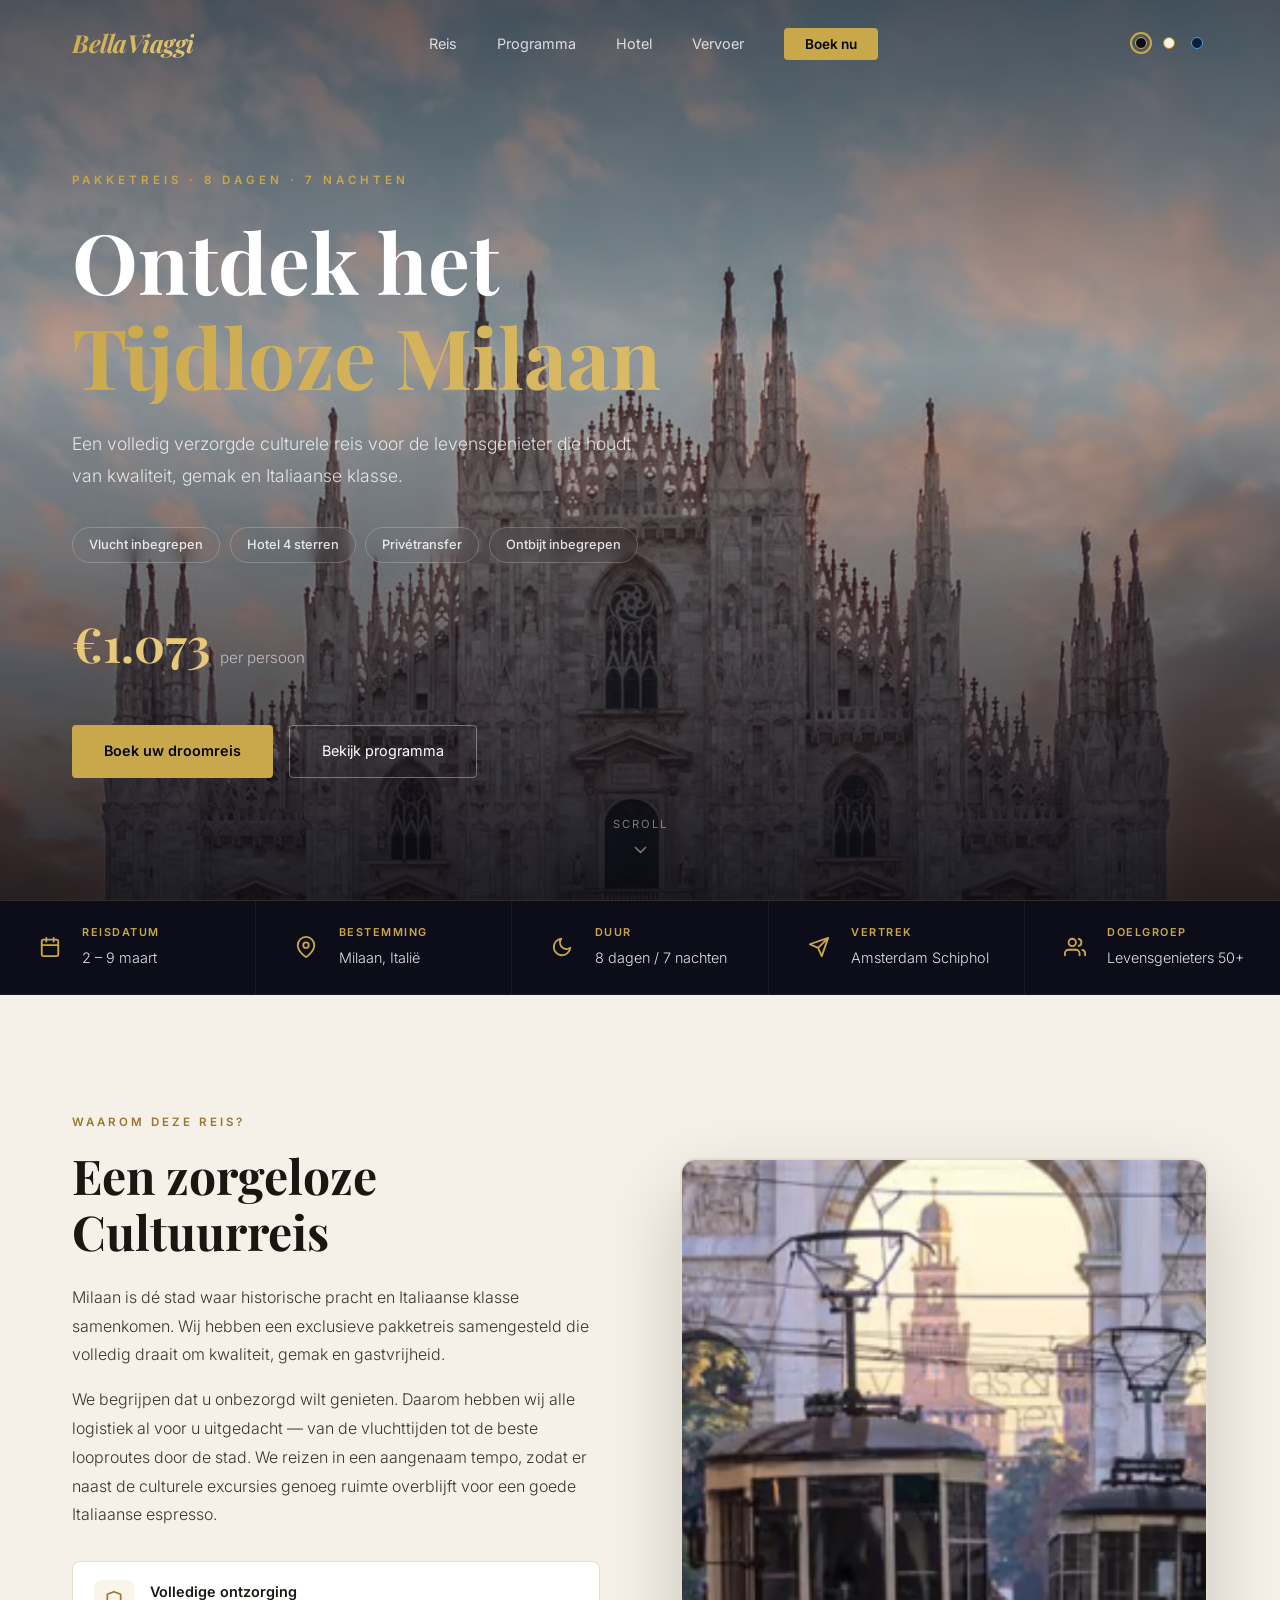
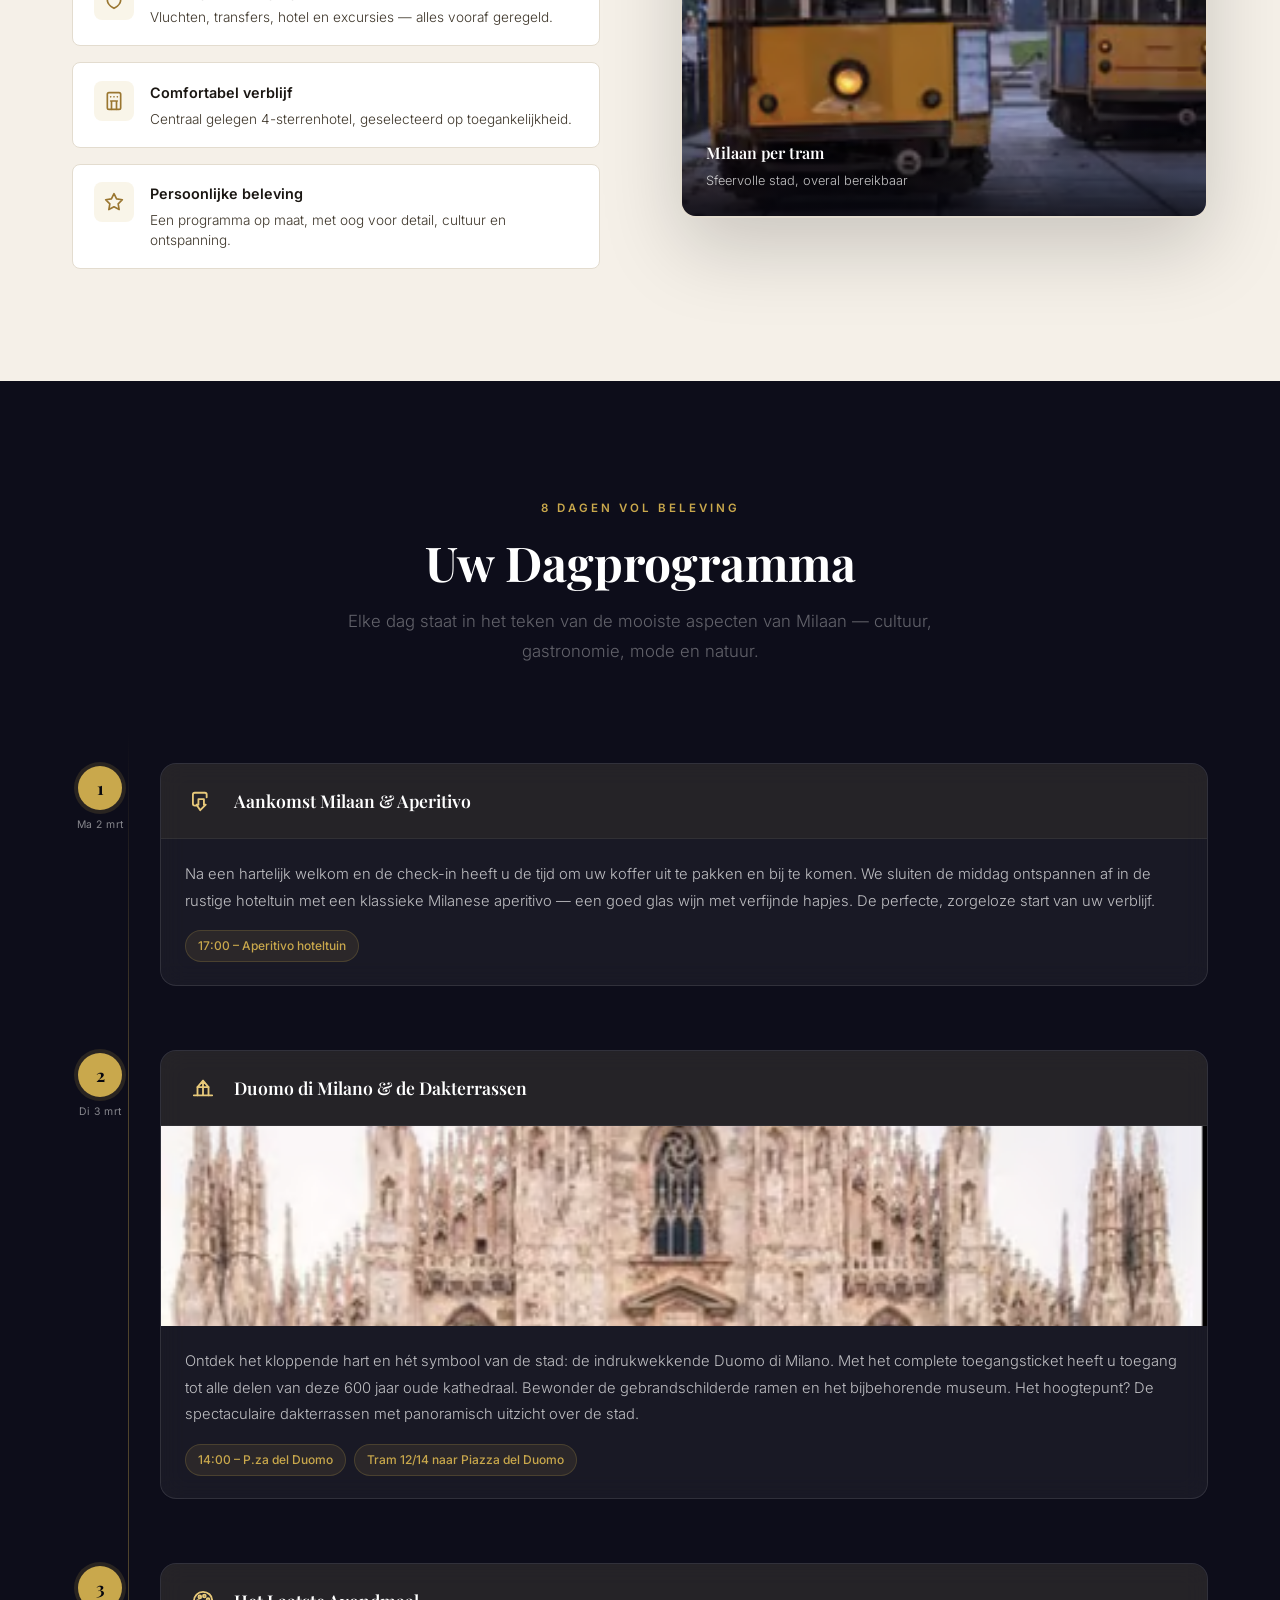
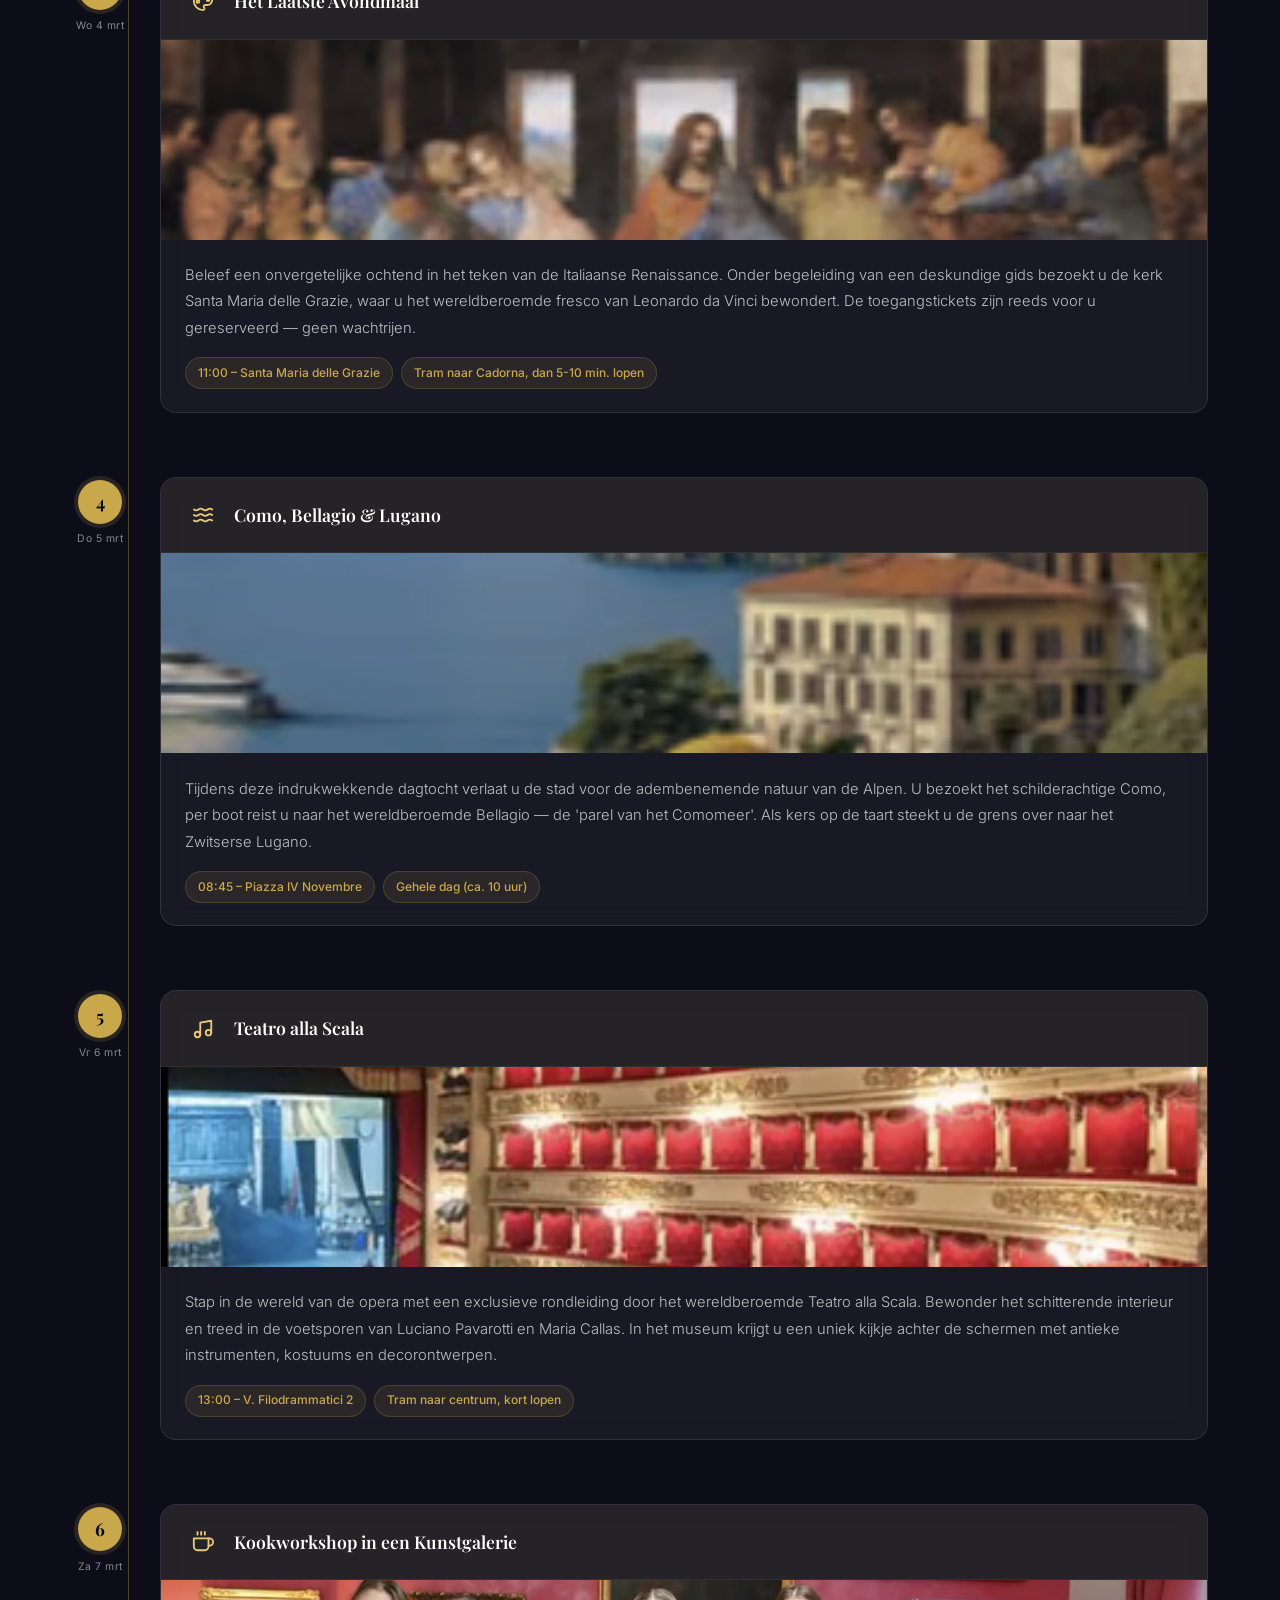
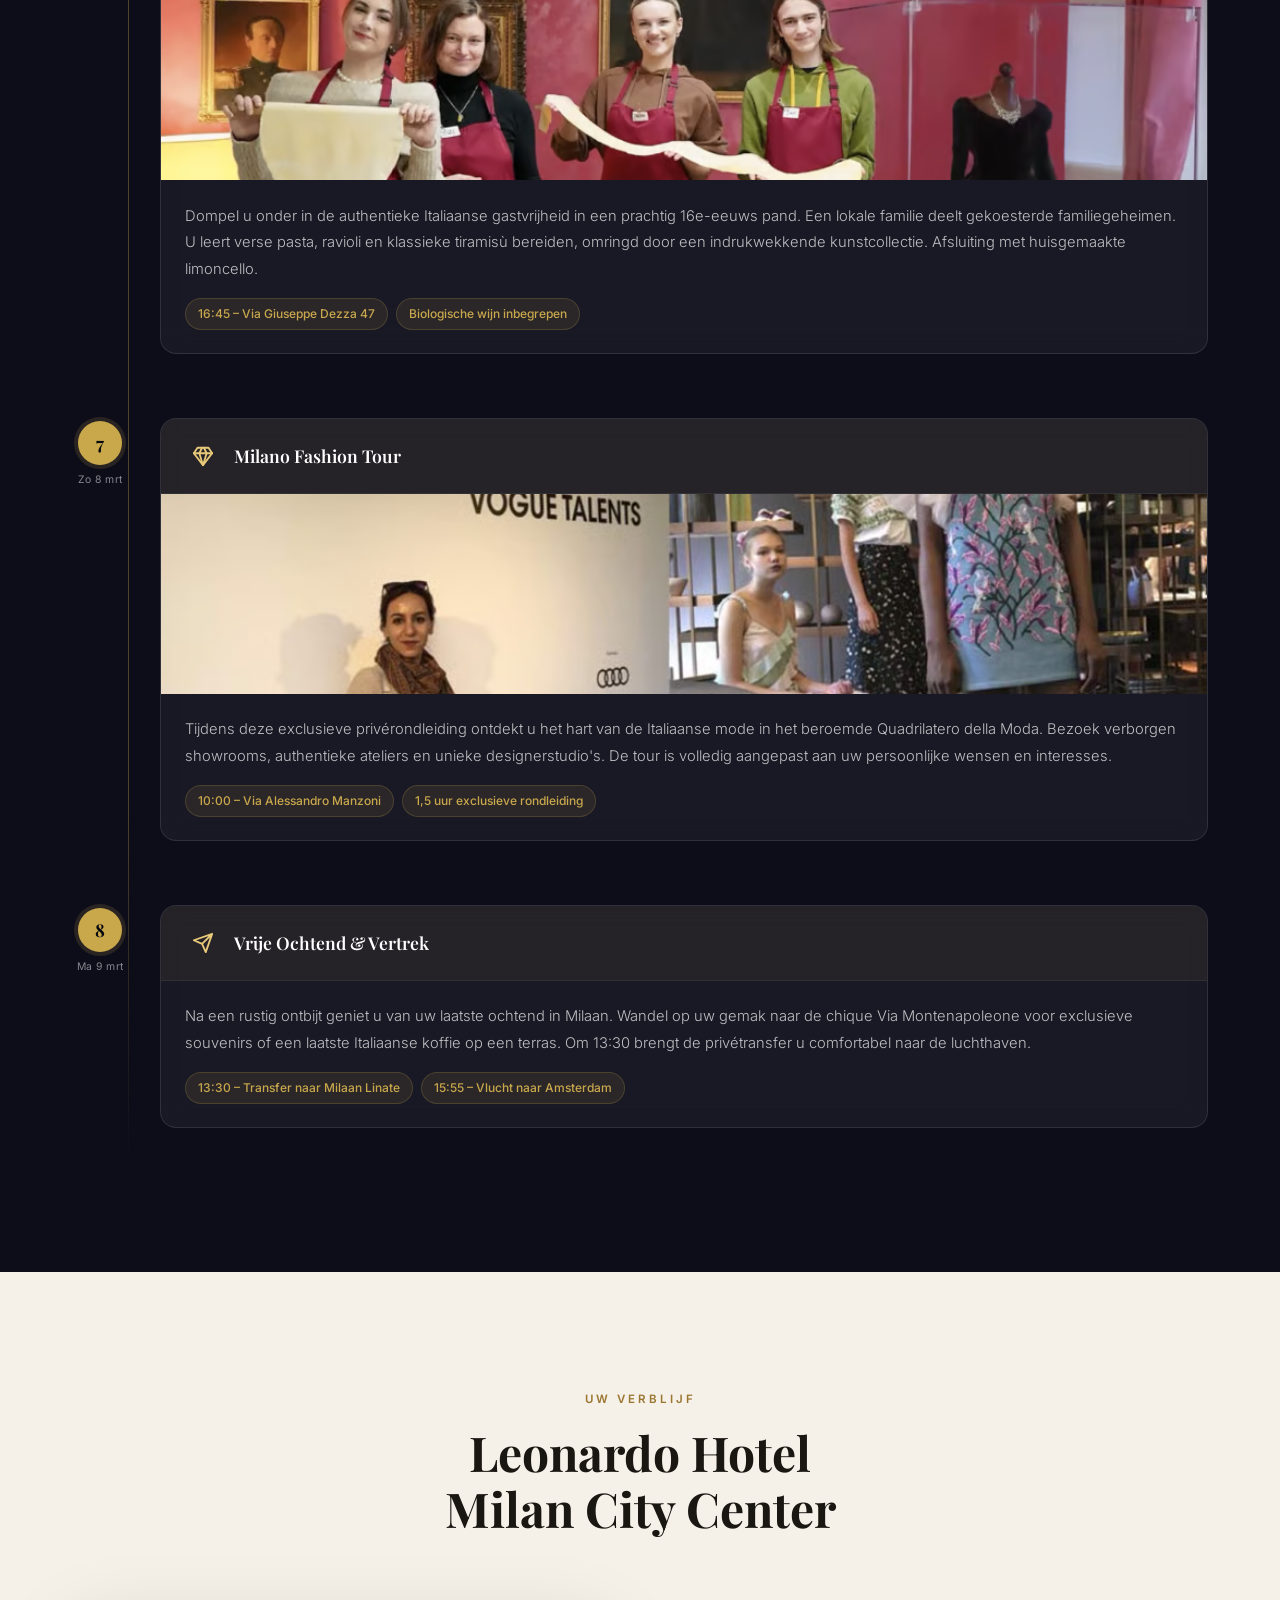
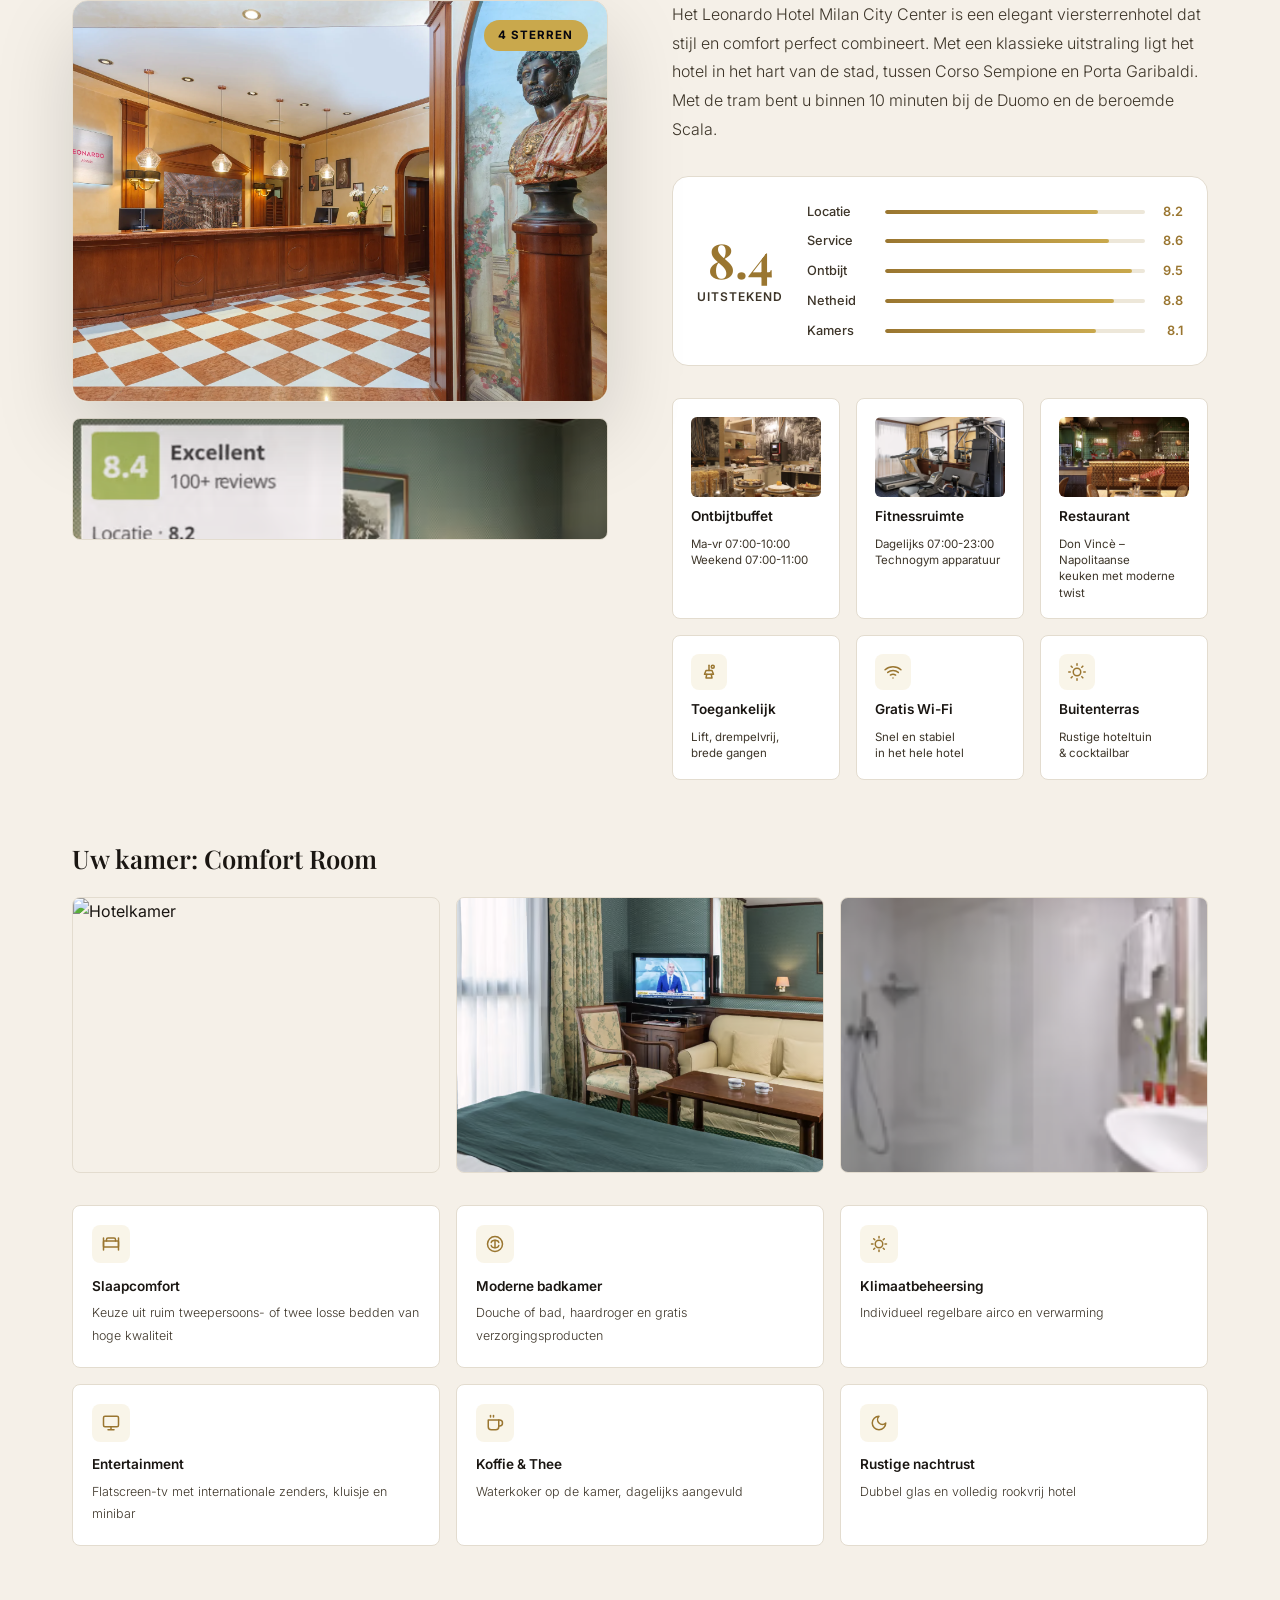
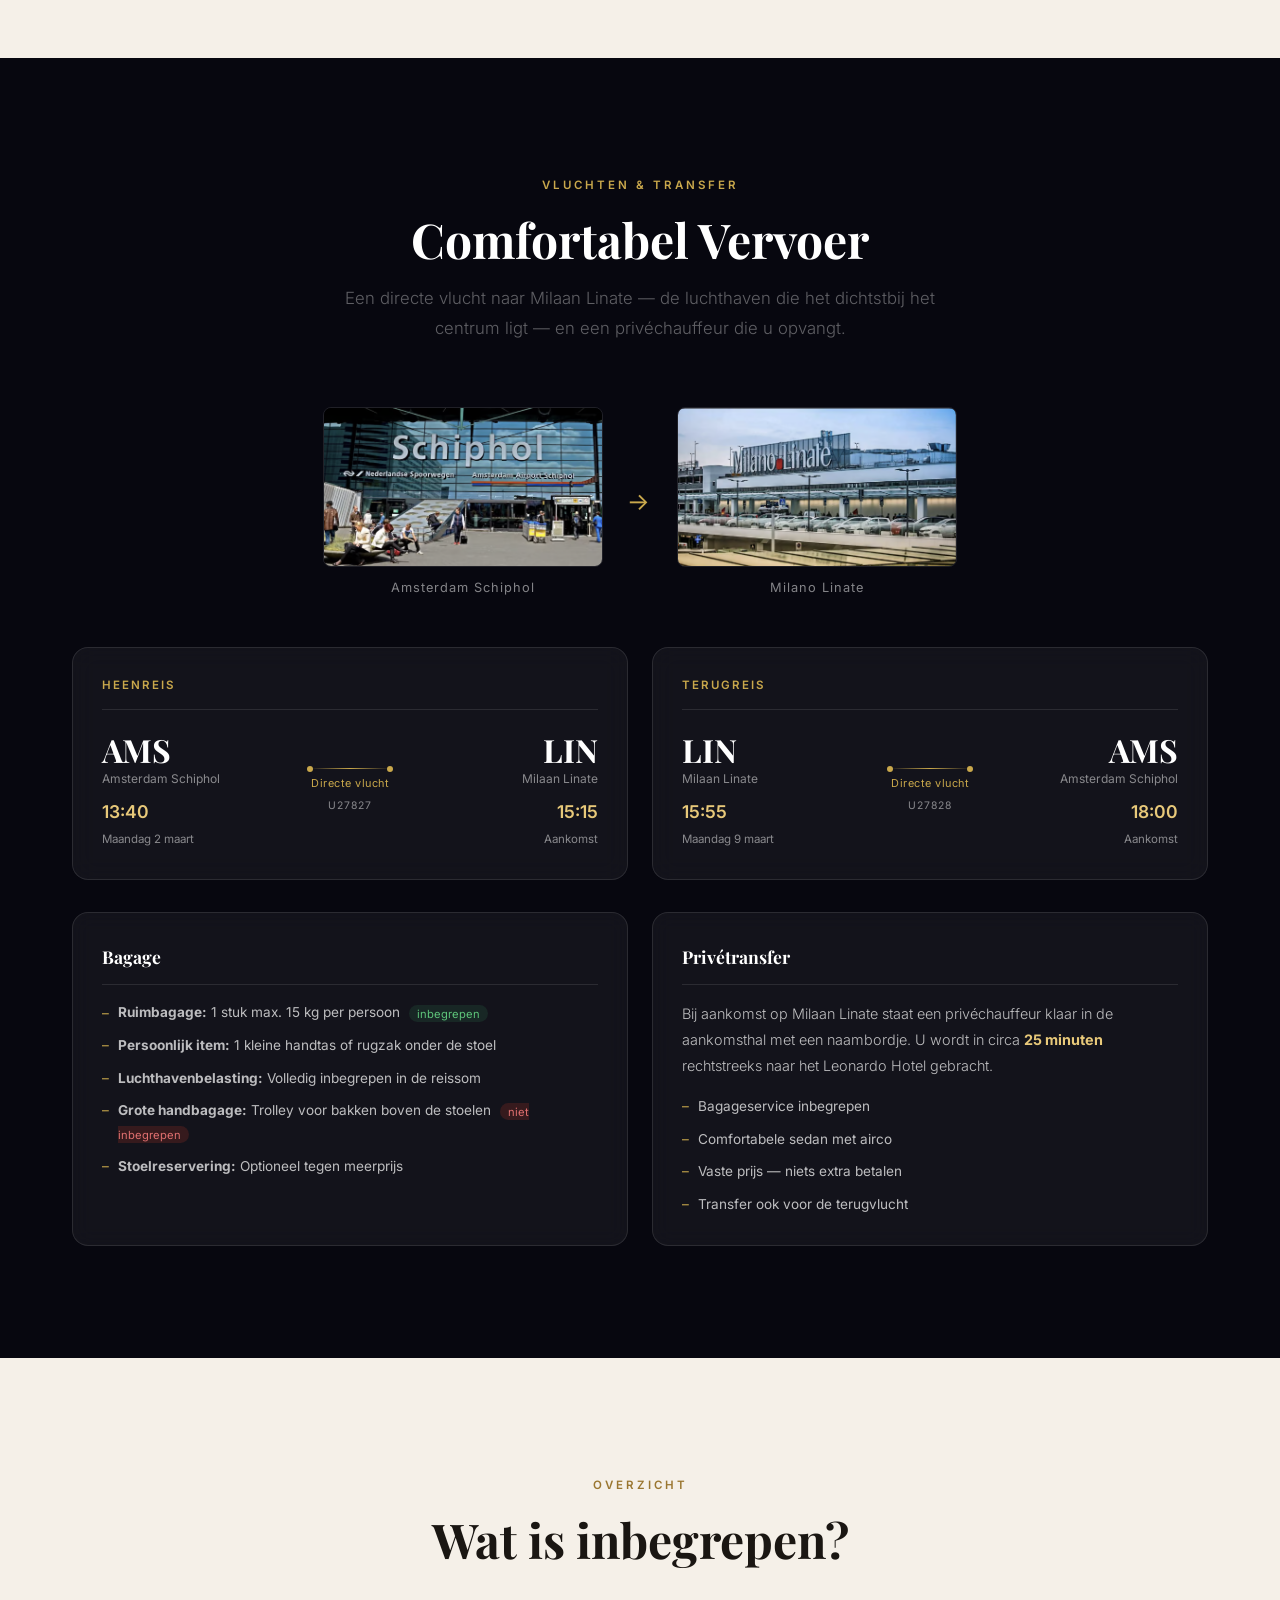
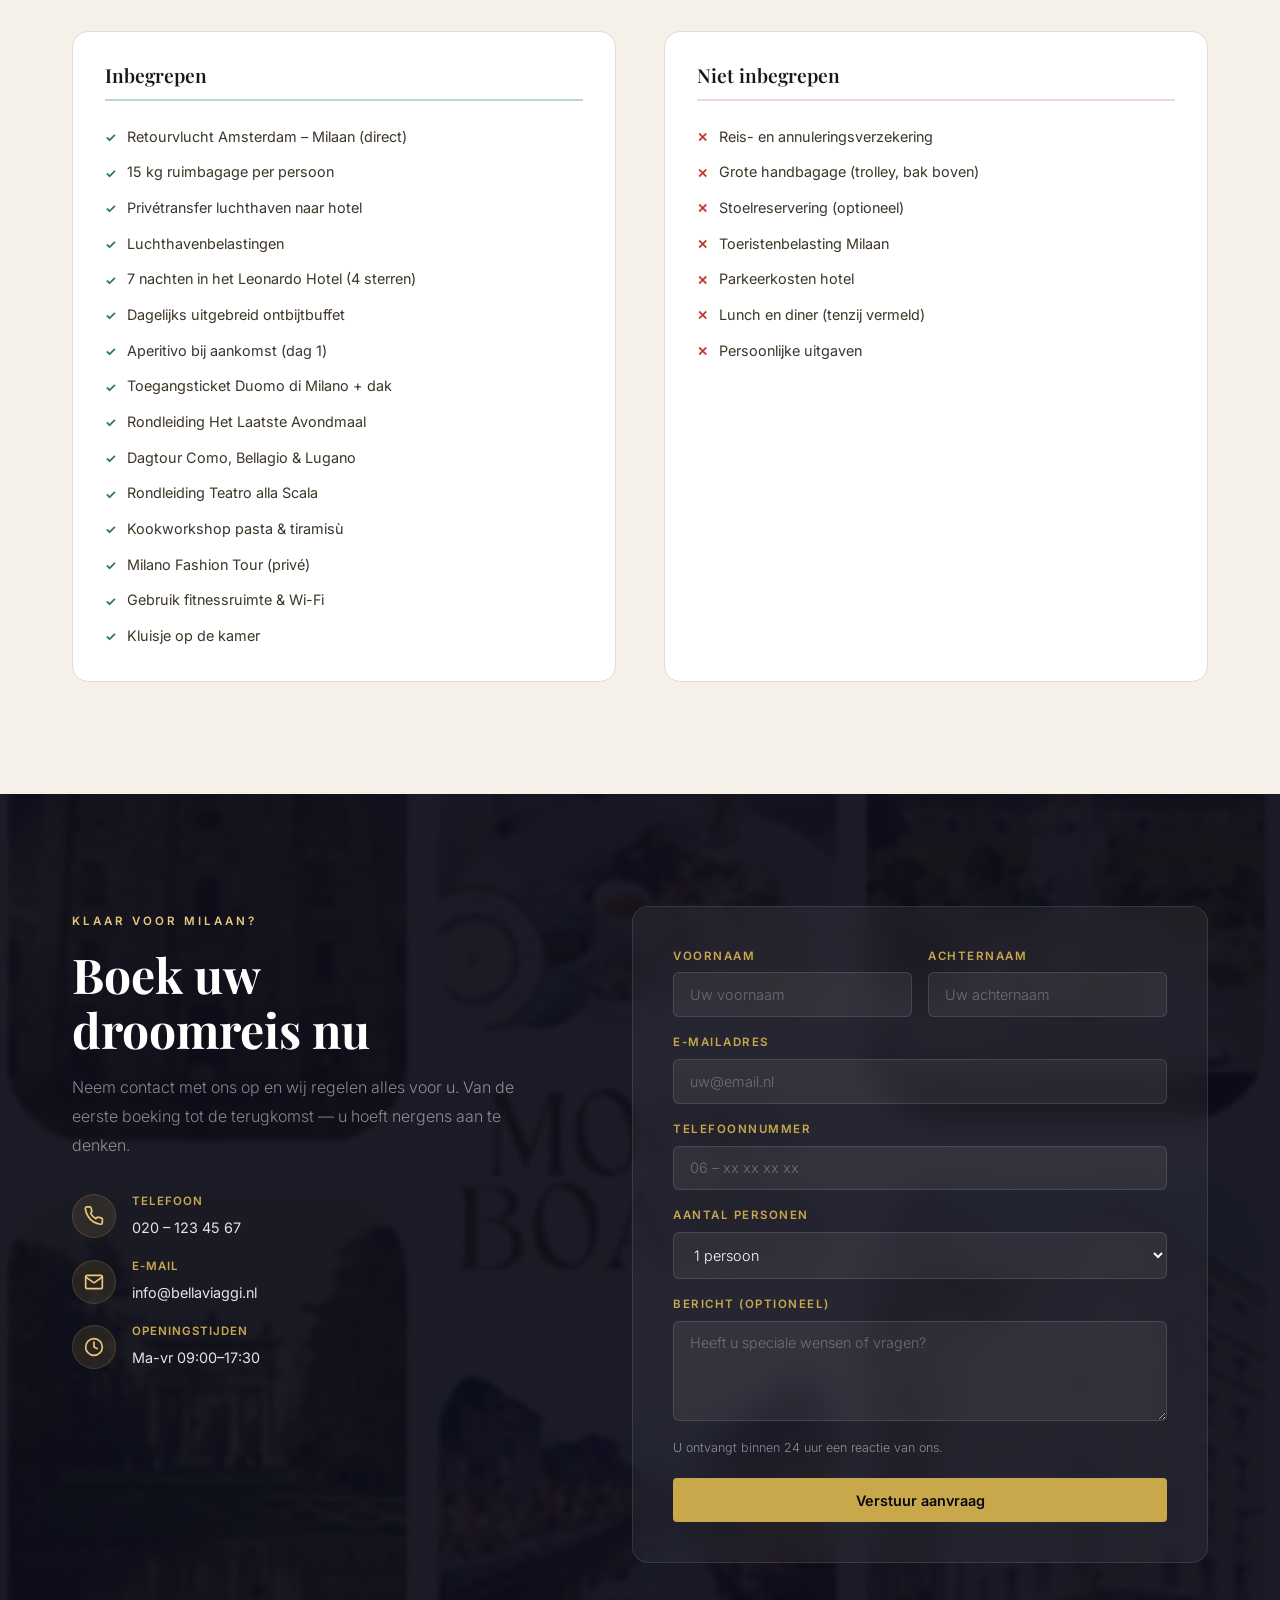
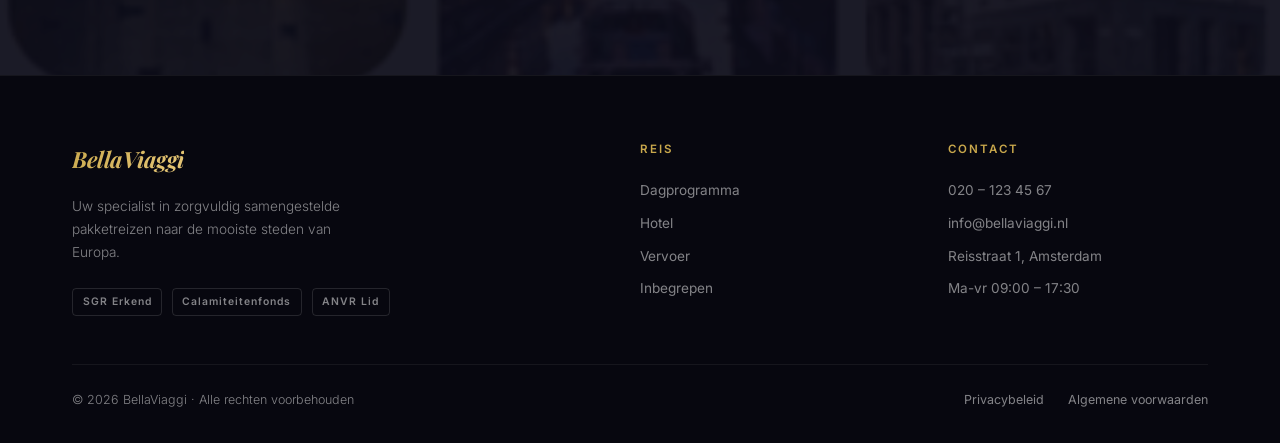
==== index.html @ aff78e40 "Feature: 3 stijlthema's + live switcher (dark/crème/azure) - Milaan Nacht (dark): standaard luxe don" ====
<!DOCTYPE html>
<html lang="nl" data-theme="dark">
<head>
  <meta charset="UTF-8" />
  <meta name="viewport" content="width=device-width, initial-scale=1.0" />
  <title>Ontdek het Tijdloze Milaan | BellaViaggi</title>
  <link rel="preconnect" href="https://fonts.googleapis.com">
  <link rel="preconnect" href="https://fonts.gstatic.com" crossorigin>
  <link href="https://fonts.googleapis.com/css2?family=Playfair+Display:ital,wght@0,400;0,600;0,700;1,400&family=Inter:wght@300;400;500;600&display=swap" rel="stylesheet">
  <link rel="stylesheet" href="style.css" />
</head>
<body>

  <!-- NAVIGATION -->
  <nav class="navbar" id="navbar">
    <div class="nav-inner">
      <a href="#" class="logo">BellaViaggi</a>
      <ul class="nav-links" id="nav-links">
        <li><a href="#overzicht">Reis</a></li>
        <li><a href="#programma">Programma</a></li>
        <li><a href="#hotel">Hotel</a></li>
        <li><a href="#vervoer">Vervoer</a></li>
        <li><a href="#boeken" class="btn-nav">Boek nu</a></li>
      </ul>
      <div class="theme-switcher" aria-label="Kies stijlthema">
        <button class="theme-btn active" data-theme="dark"  title="Milaan Nacht"><span class="theme-dot"></span></button>
        <button class="theme-btn"        data-theme="creme" title="Crème Classique"><span class="theme-dot"></span></button>
        <button class="theme-btn"        data-theme="azure" title="Azurro Milano"><span class="theme-dot"></span></button>
      </div>
      <button class="hamburger" id="hamburger" aria-label="Menu">
        <span></span><span></span><span></span>
      </button>
    </div>
  </nav>

  <!-- HERO -->
  <section class="hero">
    <div class="hero-bg" id="hero-bg"></div>
    <div class="hero-overlay"></div>
    <div class="hero-content">
      <p class="hero-label">Pakketreis · 8 dagen · 7 nachten</p>
      <h1>
        Ontdek het
        <span class="gold-text" id="cms-hero-title">Tijdloze Milaan</span>
      </h1>
      <p class="hero-sub" id="cms-hero-sub">Een volledig verzorgde culturele reis voor de levensgenieter die houdt van kwaliteit, gemak en Italiaanse klasse.</p>
      <div class="hero-badges">
        <span class="badge">Vlucht inbegrepen</span>
        <span class="badge">Hotel 4 sterren</span>
        <span class="badge">Privétransfer</span>
        <span class="badge">Ontbijt inbegrepen</span>
      </div>
      <div class="hero-price">
        <span class="price-amount" id="cms-prijs">€1.073</span>
        <span class="price-pp">per persoon</span>
      </div>
      <div class="hero-cta">
        <a href="#boeken" class="btn-primary">Boek uw droomreis</a>
        <a href="#programma" class="btn-secondary">Bekijk programma</a>
      </div>
    </div>
    <div class="hero-scroll">
      <span>Scroll</span>
      <svg viewBox="0 0 24 24" fill="none" stroke="currentColor" stroke-width="2" stroke-linecap="round" stroke-linejoin="round"><polyline points="6 9 12 15 18 9"/></svg>
    </div>
  </section>

  <!-- OVERZICHT STRIP -->
  <section class="strip" id="overzicht">
    <div class="strip-item" data-reveal="up">
      <div class="strip-icon"><svg viewBox="0 0 24 24" fill="none" stroke="currentColor" stroke-width="2" stroke-linecap="round" stroke-linejoin="round"><rect x="3" y="4" width="18" height="18" rx="2"/><line x1="16" y1="2" x2="16" y2="6"/><line x1="8" y1="2" x2="8" y2="6"/><line x1="3" y1="10" x2="21" y2="10"/></svg></div>
      <div><strong>Reisdatum</strong><span>2 – 9 maart</span></div>
    </div>
    <div class="strip-item" data-reveal="up" style="transition-delay:0.1s">
      <div class="strip-icon"><svg viewBox="0 0 24 24" fill="none" stroke="currentColor" stroke-width="2" stroke-linecap="round" stroke-linejoin="round"><path d="M21 10c0 7-9 13-9 13s-9-6-9-13a9 9 0 0118 0z"/><circle cx="12" cy="10" r="3"/></svg></div>
      <div><strong>Bestemming</strong><span>Milaan, Italië</span></div>
    </div>
    <div class="strip-item" data-reveal="up" style="transition-delay:0.2s">
      <div class="strip-icon"><svg viewBox="0 0 24 24" fill="none" stroke="currentColor" stroke-width="2" stroke-linecap="round" stroke-linejoin="round"><path d="M21 12.79A9 9 0 1111.21 3 7 7 0 0021 12.79z"/></svg></div>
      <div><strong>Duur</strong><span>8 dagen / 7 nachten</span></div>
    </div>
    <div class="strip-item" data-reveal="up" style="transition-delay:0.3s">
      <div class="strip-icon"><svg viewBox="0 0 24 24" fill="none" stroke="currentColor" stroke-width="2" stroke-linecap="round" stroke-linejoin="round"><path d="M22 2L11 13M22 2l-7 20-4-9-9-4 20-7z"/></svg></div>
      <div><strong>Vertrek</strong><span>Amsterdam Schiphol</span></div>
    </div>
    <div class="strip-item" data-reveal="up" style="transition-delay:0.4s">
      <div class="strip-icon"><svg viewBox="0 0 24 24" fill="none" stroke="currentColor" stroke-width="2" stroke-linecap="round" stroke-linejoin="round"><path d="M17 21v-2a4 4 0 00-4-4H5a4 4 0 00-4 4v2"/><circle cx="9" cy="7" r="4"/><path d="M23 21v-2a4 4 0 00-3-3.87M16 3.13a4 4 0 010 7.75"/></svg></div>
      <div><strong>Doelgroep</strong><span>Levensgenieters 50+</span></div>
    </div>
  </section>

  <!-- INTRODUCTIE -->
  <section class="intro section" id="intro">
    <div class="container">
      <div class="intro-grid">
        <div class="intro-text" data-reveal="left">
          <span class="section-tag">Waarom deze reis?</span>
          <h2 id="cms-intro-title">Een zorgeloze<br>Cultuurreis</h2>
          <p id="cms-intro-p1">Milaan is dé stad waar historische pracht en Italiaanse klasse samenkomen. Wij hebben een exclusieve pakketreis samengesteld die volledig draait om kwaliteit, gemak en gastvrijheid.</p>
          <p id="cms-intro-p2">We begrijpen dat u onbezorgd wilt genieten. Daarom hebben wij alle logistiek al voor u uitgedacht — van de vluchttijden tot de beste looproutes door de stad. We reizen in een aangenaam tempo, zodat er naast de culturele excursies genoeg ruimte overblijft voor een goede Italiaanse espresso.</p>
          <div class="usps">
            <div class="usp">
              <div class="usp-icon"><svg viewBox="0 0 24 24" fill="none" stroke="currentColor" stroke-width="2" stroke-linecap="round" stroke-linejoin="round"><path d="M12 22s8-4 8-10V5l-8-3-8 3v7c0 6 8 10 8 10z"/></svg></div>
              <div><strong>Volledige ontzorging</strong><p>Vluchten, transfers, hotel en excursies — alles vooraf geregeld.</p></div>
            </div>
            <div class="usp">
              <div class="usp-icon"><svg viewBox="0 0 24 24" fill="none" stroke="currentColor" stroke-width="2" stroke-linecap="round" stroke-linejoin="round"><rect x="4" y="2" width="16" height="20" rx="2"/><path d="M9 22V12h6v10M8 7h.01M12 7h.01M16 7h.01M8 12h.01M16 12h.01"/></svg></div>
              <div><strong>Comfortabel verblijf</strong><p>Centraal gelegen 4-sterrenhotel, geselecteerd op toegankelijkheid.</p></div>
            </div>
            <div class="usp">
              <div class="usp-icon"><svg viewBox="0 0 24 24" fill="none" stroke="currentColor" stroke-width="2" stroke-linecap="round" stroke-linejoin="round"><polygon points="12 2 15.09 8.26 22 9.27 17 14.14 18.18 21.02 12 17.77 5.82 21.02 7 14.14 2 9.27 8.91 8.26 12 2"/></svg></div>
              <div><strong>Persoonlijke beleving</strong><p>Een programma op maat, met oog voor detail, cultuur en ontspanning.</p></div>
            </div>
          </div>
        </div>
        <div class="intro-image" data-reveal="right">
          <div class="image-card">
            <img id="cms-img-intro" src="images/odt_image12.png" alt="Milaanse tram" />
            <div class="image-caption">
              <h4>Milaan per tram</h4>
              <p>Sfeervolle stad, overal bereikbaar</p>
            </div>
          </div>
        </div>
      </div>
    </div>
  </section>

  <!-- PROGRAMMA -->
  <section class="programma section" id="programma">
    <div class="container">
      <div class="section-header light" data-reveal="up">
        <span class="section-tag">8 Dagen vol beleving</span>
        <h2>Uw Dagprogramma</h2>
        <p>Elke dag staat in het teken van de mooiste aspecten van Milaan — cultuur, gastronomie, mode en natuur.</p>
      </div>
      <div class="timeline">

        <div class="timeline-item" data-reveal="left">
          <div class="day-marker"><span class="day-num">1</span><span class="day-date">Ma 2 mrt</span></div>
          <div class="day-card">
            <div class="day-card-header">
              <div class="day-icon"><svg viewBox="0 0 24 24" fill="none" stroke="currentColor" stroke-width="2" stroke-linecap="round" stroke-linejoin="round"><path d="M5 17H3a2 2 0 01-2-2V5a2 2 0 012-2h11a2 2 0 012 2v3"/><polygon points="9 22 15 16 13 16 13 10 7 10 7 16 5 16 9 22"/></svg></div>
              <h3 id="cms-day-title-0">Aankomst Milaan &amp; Aperitivo</h3>
            </div>
            <div class="day-card-body">
              <p id="cms-day-desc-0">Na een hartelijk welkom en de check-in heeft u de tijd om uw koffer uit te pakken en bij te komen. We sluiten de middag ontspannen af in de rustige hoteltuin met een klassieke Milanese aperitivo — een goed glas wijn met verfijnde hapjes. De perfecte, zorgeloze start van uw verblijf.</p>
              <div class="day-details"><span class="detail">17:00 – Aperitivo hoteltuin</span></div>
            </div>
          </div>
        </div>

        <div class="timeline-item" data-reveal="right">
          <div class="day-marker"><span class="day-num">2</span><span class="day-date">Di 3 mrt</span></div>
          <div class="day-card">
            <div class="day-card-header">
              <div class="day-icon"><svg viewBox="0 0 24 24" fill="none" stroke="currentColor" stroke-width="2" stroke-linecap="round" stroke-linejoin="round"><line x1="18" y1="20" x2="18" y2="11"/><line x1="6" y1="20" x2="6" y2="11"/><path d="M2 20h20M12 20V4l-6 7h12l-6-7z"/></svg></div>
              <h3 id="cms-day-title-1">Duomo di Milano &amp; de Dakterrassen</h3>
            </div>
            <div class="day-card-img"><img id="cms-img-dag2" src="images/odt_image13.png" alt="Duomo di Milano" /></div>
            <div class="day-card-body">
              <p id="cms-day-desc-1">Ontdek het kloppende hart en hét symbool van de stad: de indrukwekkende Duomo di Milano. Met het complete toegangsticket heeft u toegang tot alle delen van deze 600 jaar oude kathedraal. Bewonder de gebrandschilderde ramen en het bijbehorende museum. Het hoogtepunt? De spectaculaire dakterrassen met panoramisch uitzicht over de stad.</p>
              <div class="day-details"><span class="detail">14:00 – P.za del Duomo</span><span class="detail">Tram 12/14 naar Piazza del Duomo</span></div>
            </div>
          </div>
        </div>

        <div class="timeline-item" data-reveal="left">
          <div class="day-marker"><span class="day-num">3</span><span class="day-date">Wo 4 mrt</span></div>
          <div class="day-card">
            <div class="day-card-header">
              <div class="day-icon"><svg viewBox="0 0 24 24" fill="none" stroke="currentColor" stroke-width="2" stroke-linecap="round" stroke-linejoin="round"><circle cx="13.5" cy="6.5" r="1.5"/><circle cx="17.5" cy="10.5" r="1.5"/><circle cx="8.5" cy="7.5" r="1.5"/><circle cx="6.5" cy="12.5" r="1.5"/><path d="M12 2C6.5 2 2 6.5 2 12s4.5 10 10 10c.926 0 1.648-.746 1.648-1.688 0-.437-.18-.835-.437-1.125-.29-.289-.438-.652-.438-1.125a1.64 1.64 0 011.668-1.668h1.996c3.051 0 5.555-2.503 5.555-5.554C21.965 6.012 17.461 2 12 2z"/></svg></div>
              <h3 id="cms-day-title-2">Het Laatste Avondmaal</h3>
            </div>
            <div class="day-card-img"><img id="cms-img-dag3" src="images/odt_image14.png" alt="Het Laatste Avondmaal" /></div>
            <div class="day-card-body">
              <p id="cms-day-desc-2">Beleef een onvergetelijke ochtend in het teken van de Italiaanse Renaissance. Onder begeleiding van een deskundige gids bezoekt u de kerk Santa Maria delle Grazie, waar u het wereldberoemde fresco van Leonardo da Vinci bewondert. De toegangstickets zijn reeds voor u gereserveerd — geen wachtrijen.</p>
              <div class="day-details"><span class="detail">11:00 – Santa Maria delle Grazie</span><span class="detail">Tram naar Cadorna, dan 5-10 min. lopen</span></div>
            </div>
          </div>
        </div>

        <div class="timeline-item" data-reveal="right">
          <div class="day-marker"><span class="day-num">4</span><span class="day-date">Do 5 mrt</span></div>
          <div class="day-card">
            <div class="day-card-header">
              <div class="day-icon"><svg viewBox="0 0 24 24" fill="none" stroke="currentColor" stroke-width="2" stroke-linecap="round" stroke-linejoin="round"><path d="M2 6c.6.5 1.2 1 2.5 1C7 7 7 5 9.5 5c2.6 0 2.4 2 5 2 2.5 0 2.5-2 5-2 1.3 0 1.9.5 2.5 1M2 12c.6.5 1.2 1 2.5 1 2.5 0 2.5-2 5-2 2.6 0 2.4 2 5 2 2.5 0 2.5-2 5-2 1.3 0 1.9.5 2.5 1M2 18c.6.5 1.2 1 2.5 1 2.5 0 2.5-2 5-2 2.6 0 2.4 2 5 2 2.5 0 2.5-2 5-2 1.3 0 1.9.5 2.5 1"/></svg></div>
              <h3 id="cms-day-title-3">Como, Bellagio &amp; Lugano</h3>
            </div>
            <div class="day-card-img"><img id="cms-img-dag4" src="images/odt_image15.png" alt="Comomeer Bellagio" /></div>
            <div class="day-card-body">
              <p id="cms-day-desc-3">Tijdens deze indrukwekkende dagtocht verlaat u de stad voor de adembenemende natuur van de Alpen. U bezoekt het schilderachtige Como, per boot reist u naar het wereldberoemde Bellagio — de 'parel van het Comomeer'. Als kers op de taart steekt u de grens over naar het Zwitserse Lugano.</p>
              <div class="day-details"><span class="detail">08:45 – Piazza IV Novembre</span><span class="detail">Gehele dag (ca. 10 uur)</span></div>
            </div>
          </div>
        </div>

        <div class="timeline-item" data-reveal="left">
          <div class="day-marker"><span class="day-num">5</span><span class="day-date">Vr 6 mrt</span></div>
          <div class="day-card">
            <div class="day-card-header">
              <div class="day-icon"><svg viewBox="0 0 24 24" fill="none" stroke="currentColor" stroke-width="2" stroke-linecap="round" stroke-linejoin="round"><path d="M9 18V5l12-2v13"/><circle cx="6" cy="18" r="3"/><circle cx="18" cy="16" r="3"/></svg></div>
              <h3 id="cms-day-title-4">Teatro alla Scala</h3>
            </div>
            <div class="day-card-img"><img id="cms-img-dag5" src="images/odt_image16.png" alt="Teatro alla Scala" /></div>
            <div class="day-card-body">
              <p id="cms-day-desc-4">Stap in de wereld van de opera met een exclusieve rondleiding door het wereldberoemde Teatro alla Scala. Bewonder het schitterende interieur en treed in de voetsporen van Luciano Pavarotti en Maria Callas. In het museum krijgt u een uniek kijkje achter de schermen met antieke instrumenten, kostuums en decorontwerpen.</p>
              <div class="day-details"><span class="detail">13:00 – V. Filodrammatici 2</span><span class="detail">Tram naar centrum, kort lopen</span></div>
            </div>
          </div>
        </div>

        <div class="timeline-item" data-reveal="right">
          <div class="day-marker"><span class="day-num">6</span><span class="day-date">Za 7 mrt</span></div>
          <div class="day-card">
            <div class="day-card-header">
              <div class="day-icon"><svg viewBox="0 0 24 24" fill="none" stroke="currentColor" stroke-width="2" stroke-linecap="round" stroke-linejoin="round"><path d="M18 8h1a4 4 0 010 8h-1"/><path d="M2 8h16v9a4 4 0 01-4 4H6a4 4 0 01-4-4V8z"/><line x1="6" y1="1" x2="6" y2="4"/><line x1="10" y1="1" x2="10" y2="4"/><line x1="14" y1="1" x2="14" y2="4"/></svg></div>
              <h3 id="cms-day-title-5">Kookworkshop in een Kunstgalerie</h3>
            </div>
            <div class="day-card-img"><img id="cms-img-dag6" src="images/odt_image17.png" alt="Kookworkshop Milaan" /></div>
            <div class="day-card-body">
              <p id="cms-day-desc-5">Dompel u onder in de authentieke Italiaanse gastvrijheid in een prachtig 16e-eeuws pand. Een lokale familie deelt gekoesterde familiegeheimen. U leert verse pasta, ravioli en klassieke tiramisù bereiden, omringd door een indrukwekkende kunstcollectie. Afsluiting met huisgemaakte limoncello.</p>
              <div class="day-details"><span class="detail">16:45 – Via Giuseppe Dezza 47</span><span class="detail">Biologische wijn inbegrepen</span></div>
            </div>
          </div>
        </div>

        <div class="timeline-item" data-reveal="left">
          <div class="day-marker"><span class="day-num">7</span><span class="day-date">Zo 8 mrt</span></div>
          <div class="day-card">
            <div class="day-card-header">
              <div class="day-icon"><svg viewBox="0 0 24 24" fill="none" stroke="currentColor" stroke-width="2" stroke-linecap="round" stroke-linejoin="round"><path d="M6 3h12l4 6-10 13L2 9 6 3z"/><path d="M11 3L8 9l4 13 4-13-3-6"/><path d="M2 9h20"/></svg></div>
              <h3 id="cms-day-title-6">Milano Fashion Tour</h3>
            </div>
            <div class="day-card-img"><img id="cms-img-dag7" src="images/odt_image18.png" alt="Milano Fashion Tour" /></div>
            <div class="day-card-body">
              <p id="cms-day-desc-6">Tijdens deze exclusieve privérondleiding ontdekt u het hart van de Italiaanse mode in het beroemde Quadrilatero della Moda. Bezoek verborgen showrooms, authentieke ateliers en unieke designerstudio's. De tour is volledig aangepast aan uw persoonlijke wensen en interesses.</p>
              <div class="day-details"><span class="detail">10:00 – Via Alessandro Manzoni</span><span class="detail">1,5 uur exclusieve rondleiding</span></div>
            </div>
          </div>
        </div>

        <div class="timeline-item" data-reveal="right">
          <div class="day-marker"><span class="day-num">8</span><span class="day-date">Ma 9 mrt</span></div>
          <div class="day-card">
            <div class="day-card-header">
              <div class="day-icon"><svg viewBox="0 0 24 24" fill="none" stroke="currentColor" stroke-width="2" stroke-linecap="round" stroke-linejoin="round"><path d="M22 2L11 13M22 2l-7 20-4-9-9-4 20-7z"/></svg></div>
              <h3 id="cms-day-title-7">Vrije Ochtend &amp; Vertrek</h3>
            </div>
            <div class="day-card-body">
              <p id="cms-day-desc-7">Na een rustig ontbijt geniet u van uw laatste ochtend in Milaan. Wandel op uw gemak naar de chique Via Montenapoleone voor exclusieve souvenirs of een laatste Italiaanse koffie op een terras. Om 13:30 brengt de privétransfer u comfortabel naar de luchthaven.</p>
              <div class="day-details"><span class="detail">13:30 – Transfer naar Milaan Linate</span><span class="detail">15:55 – Vlucht naar Amsterdam</span></div>
            </div>
          </div>
        </div>

      </div>
    </div>
  </section>

  <!-- HOTEL -->
  <section class="hotel section" id="hotel">
    <div class="container">
      <div class="section-header" data-reveal="up">
        <span class="section-tag">Uw verblijf</span>
        <h2 id="cms-hotel-naam">Leonardo Hotel<br>Milan City Center</h2>
      </div>
      <div class="hotel-grid">
        <div class="hotel-visual" data-reveal="left">
          <div class="hotel-img-main">
            <div class="hotel-badge-stars">4 sterren</div>
            <img id="cms-img-hotel" src="images/odt_image3.png" alt="Leonardo Hotel lobby" />
          </div>
          <div class="hotel-review-img">
            <img id="cms-img-review" src="images/odt_image2.png" alt="Hotelreviews" />
          </div>
        </div>
        <div class="hotel-info" data-reveal="right">
          <p class="hotel-desc" id="cms-hotel-desc">Het Leonardo Hotel Milan City Center is een elegant viersterrenhotel dat stijl en comfort perfect combineert. Met een klassieke uitstraling ligt het hotel in het hart van de stad, tussen Corso Sempione en Porta Garibaldi. Met de tram bent u binnen 10 minuten bij de Duomo en de beroemde Scala.</p>
          <div class="rating-block">
            <div class="rating-main">
              <span class="rating-num" data-count="8.4">0</span>
              <span class="rating-label">Uitstekend</span>
            </div>
            <div class="rating-details">
              <div class="rating-row"><span>Locatie</span><div class="rating-bar"><div data-width="82"></div></div><span>8.2</span></div>
              <div class="rating-row"><span>Service</span><div class="rating-bar"><div data-width="86"></div></div><span>8.6</span></div>
              <div class="rating-row"><span>Ontbijt</span><div class="rating-bar"><div data-width="95"></div></div><span>9.5</span></div>
              <div class="rating-row"><span>Netheid</span><div class="rating-bar"><div data-width="88"></div></div><span>8.8</span></div>
              <div class="rating-row"><span>Kamers</span><div class="rating-bar"><div data-width="81"></div></div><span>8.1</span></div>
            </div>
          </div>
          <div class="facilities-grid">
            <div class="facility"><img id="cms-img-ontbijt" src="images/odt_image6.png" alt="Ontbijtbuffet" class="facility-img" /><strong>Ontbijtbuffet</strong><small>Ma-vr 07:00-10:00<br>Weekend 07:00-11:00</small></div>
            <div class="facility"><img id="cms-img-fitness" src="images/odt_image5.png" alt="Fitnessruimte" class="facility-img" /><strong>Fitnessruimte</strong><small>Dagelijks 07:00-23:00<br>Technogym apparatuur</small></div>
            <div class="facility"><img id="cms-img-rest" src="images/odt_image4.png" alt="Restaurant Don Vincè" class="facility-img" /><strong>Restaurant</strong><small>Don Vincè – Napolitaanse<br>keuken met moderne twist</small></div>
            <div class="facility"><div class="fac-icon"><svg viewBox="0 0 24 24" fill="none" stroke="currentColor" stroke-width="2" stroke-linecap="round" stroke-linejoin="round"><circle cx="17" cy="5" r="2"/><path d="M16 10H8l-2 5h12l-2-5z"/><path d="M9 15l-1 5h8l-1-5"/><path d="M12 10V3"/></svg></div><strong>Toegankelijk</strong><small>Lift, drempelvrij,<br>brede gangen</small></div>
            <div class="facility"><div class="fac-icon"><svg viewBox="0 0 24 24" fill="none" stroke="currentColor" stroke-width="2" stroke-linecap="round" stroke-linejoin="round"><path d="M5 12.55a11 11 0 0114.08 0M1.42 9a16 16 0 0121.16 0M8.53 16.11a6 6 0 016.95 0M12 20h.01"/></svg></div><strong>Gratis Wi-Fi</strong><small>Snel en stabiel<br>in het hele hotel</small></div>
            <div class="facility"><div class="fac-icon"><svg viewBox="0 0 24 24" fill="none" stroke="currentColor" stroke-width="2" stroke-linecap="round" stroke-linejoin="round"><circle cx="12" cy="12" r="5"/><line x1="12" y1="1" x2="12" y2="3"/><line x1="12" y1="21" x2="12" y2="23"/><line x1="4.22" y1="4.22" x2="5.64" y2="5.64"/><line x1="18.36" y1="18.36" x2="19.78" y2="19.78"/><line x1="1" y1="12" x2="3" y2="12"/><line x1="21" y1="12" x2="23" y2="12"/><line x1="4.22" y1="19.78" x2="5.64" y2="18.36"/><line x1="18.36" y1="5.64" x2="19.78" y2="4.22"/></svg></div><strong>Buitenterras</strong><small>Rustige hoteltuin<br>&amp; cocktailbar</small></div>
          </div>
        </div>
      </div>
      <div class="room-section" data-reveal="up">
        <h3>Uw kamer: Comfort Room</h3>
        <div class="room-photos">
          <img id="cms-img-kamer1" src="images/odt_image7.png" alt="Hotelkamer" />
          <img id="cms-img-kamer2" src="images/odt_image9.png" alt="Kamer zithoek" />
          <img id="cms-img-kamer3" src="images/odt_image10.png" alt="Badkamer" />
        </div>
        <div class="room-features">
          <div class="room-feature"><div class="feat-icon"><svg viewBox="0 0 24 24" fill="none" stroke="currentColor" stroke-width="2" stroke-linecap="round" stroke-linejoin="round"><path d="M2 4v16"/><path d="M22 4v16"/><rect x="2" y="8" width="20" height="8" rx="1"/><path d="M6 8V6a2 2 0 0 1 2-2h8a2 2 0 0 1 2 2v2"/></svg></div><strong>Slaapcomfort</strong><p>Keuze uit ruim tweepersoons- of twee losse bedden van hoge kwaliteit</p></div>
          <div class="room-feature"><div class="feat-icon"><svg viewBox="0 0 24 24" fill="none" stroke="currentColor" stroke-width="2" stroke-linecap="round" stroke-linejoin="round"><path d="M12 22a10 10 0 1 0 0-20 10 10 0 0 0 0 20z"/><path d="M7 10s.5-3 5-3 5 3 5 3"/><path d="M7 14s.5 3 5 3 5-3 5-3"/><line x1="12" y1="7" x2="12" y2="17"/></svg></div><strong>Moderne badkamer</strong><p>Douche of bad, haardroger en gratis verzorgingsproducten</p></div>
          <div class="room-feature"><div class="feat-icon"><svg viewBox="0 0 24 24" fill="none" stroke="currentColor" stroke-width="2" stroke-linecap="round" stroke-linejoin="round"><path d="M12 2v2M12 20v2M4.93 4.93l1.41 1.41M17.66 17.66l1.41 1.41M2 12h2M20 12h2M4.93 19.07l1.41-1.41M17.66 6.34l1.41-1.41"/><circle cx="12" cy="12" r="5"/></svg></div><strong>Klimaatbeheersing</strong><p>Individueel regelbare airco en verwarming</p></div>
          <div class="room-feature"><div class="feat-icon"><svg viewBox="0 0 24 24" fill="none" stroke="currentColor" stroke-width="2" stroke-linecap="round" stroke-linejoin="round"><rect x="2" y="3" width="20" height="14" rx="2"/><path d="M8 21h8M12 17v4"/></svg></div><strong>Entertainment</strong><p>Flatscreen-tv met internationale zenders, kluisje en minibar</p></div>
          <div class="room-feature"><div class="feat-icon"><svg viewBox="0 0 24 24" fill="none" stroke="currentColor" stroke-width="2" stroke-linecap="round" stroke-linejoin="round"><path d="M17 8h1a4 4 0 1 1 0 8h-1"/><path d="M3 8h14v9a4 4 0 0 1-4 4H7a4 4 0 0 1-4-4V8z"/><line x1="6" y1="2" x2="6" y2="4"/><line x1="10" y1="2" x2="10" y2="4"/></svg></div><strong>Koffie &amp; Thee</strong><p>Waterkoker op de kamer, dagelijks aangevuld</p></div>
          <div class="room-feature"><div class="feat-icon"><svg viewBox="0 0 24 24" fill="none" stroke="currentColor" stroke-width="2" stroke-linecap="round" stroke-linejoin="round"><path d="M12 3a6 6 0 0 0 9 9 9 9 0 1 1-9-9z"/></svg></div><strong>Rustige nachtrust</strong><p>Dubbel glas en volledig rookvrij hotel</p></div>
        </div>
      </div>
    </div>
  </section>

  <!-- VERVOER -->
  <section class="vervoer section" id="vervoer">
    <div class="container">
      <div class="section-header light" data-reveal="up">
        <span class="section-tag">Vluchten &amp; Transfer</span>
        <h2>Comfortabel Vervoer</h2>
        <p>Een directe vlucht naar Milaan Linate — de luchthaven die het dichtstbij het centrum ligt — en een privéchauffeur die u opvangt.</p>
      </div>
      <div class="airport-photos" data-reveal="up">
        <div class="airport-photo"><img id="cms-img-schiphol" src="images/odt_image11.png" alt="Amsterdam Schiphol" /><span>Amsterdam Schiphol</span></div>
        <div class="airport-arrow">→</div>
        <div class="airport-photo"><img id="cms-img-linate" src="images/odt_image19.png" alt="Milano Linate" /><span>Milano Linate</span></div>
      </div>
      <div class="flight-cards">
        <div class="flight-card" data-reveal="left">
          <div class="flight-direction">Heenreis</div>
          <div class="flight-route">
            <div class="airport"><span class="airport-code">AMS</span><span class="airport-name">Amsterdam Schiphol</span><span class="flight-time">13:40</span><span class="flight-date">Maandag 2 maart</span></div>
            <div class="flight-line"><div class="line"></div><span class="flight-direct">Directe vlucht</span><span class="flight-nr">U27827</span></div>
            <div class="airport right"><span class="airport-code">LIN</span><span class="airport-name">Milaan Linate</span><span class="flight-time">15:15</span><span class="flight-date">Aankomst</span></div>
          </div>
        </div>
        <div class="flight-card" data-reveal="right">
          <div class="flight-direction">Terugreis</div>
          <div class="flight-route">
            <div class="airport"><span class="airport-code">LIN</span><span class="airport-name">Milaan Linate</span><span class="flight-time">15:55</span><span class="flight-date">Maandag 9 maart</span></div>
            <div class="flight-line"><div class="line"></div><span class="flight-direct">Directe vlucht</span><span class="flight-nr">U27828</span></div>
            <div class="airport right"><span class="airport-code">AMS</span><span class="airport-name">Amsterdam Schiphol</span><span class="flight-time">18:00</span><span class="flight-date">Aankomst</span></div>
          </div>
        </div>
      </div>
      <div class="baggage-transfer">
        <div class="baggage-card" data-reveal="left">
          <h4>Bagage</h4>
          <ul>
            <li><strong>Ruimbagage:</strong> 1 stuk max. 15 kg per persoon <span class="included-tag">inbegrepen</span></li>
            <li><strong>Persoonlijk item:</strong> 1 kleine handtas of rugzak onder de stoel</li>
            <li><strong>Luchthavenbelasting:</strong> Volledig inbegrepen in de reissom</li>
            <li><strong>Grote handbagage:</strong> Trolley voor bakken boven de stoelen <span class="not-included-tag">niet inbegrepen</span></li>
            <li><strong>Stoelreservering:</strong> Optioneel tegen meerprijs</li>
          </ul>
        </div>
        <div class="transfer-card" data-reveal="right">
          <h4>Privétransfer</h4>
          <p>Bij aankomst op Milaan Linate staat een privéchauffeur klaar in de aankomsthal met een naambordje. U wordt in circa <strong>25 minuten</strong> rechtstreeks naar het Leonardo Hotel gebracht.</p>
          <ul>
            <li>Bagageservice inbegrepen</li>
            <li>Comfortabele sedan met airco</li>
            <li>Vaste prijs — niets extra betalen</li>
            <li>Transfer ook voor de terugvlucht</li>
          </ul>
        </div>
      </div>
    </div>
  </section>

  <!-- INBEGREPEN / NIET INBEGREPEN -->
  <section class="included-section" id="inbegrepen">
    <div class="container">
      <div class="section-header" data-reveal="up">
        <span class="section-tag">Overzicht</span>
        <h2>Wat is inbegrepen?</h2>
      </div>
      <div class="included-grid">
        <div class="included-col yes" data-reveal="left">
          <h3>Inbegrepen</h3>
          <ul>
            <li>Retourvlucht Amsterdam – Milaan (direct)</li>
            <li>15 kg ruimbagage per persoon</li>
            <li>Privétransfer luchthaven naar hotel</li>
            <li>Luchthavenbelastingen</li>
            <li>7 nachten in het Leonardo Hotel (4 sterren)</li>
            <li>Dagelijks uitgebreid ontbijtbuffet</li>
            <li>Aperitivo bij aankomst (dag 1)</li>
            <li>Toegangsticket Duomo di Milano + dak</li>
            <li>Rondleiding Het Laatste Avondmaal</li>
            <li>Dagtour Como, Bellagio &amp; Lugano</li>
            <li>Rondleiding Teatro alla Scala</li>
            <li>Kookworkshop pasta &amp; tiramisù</li>
            <li>Milano Fashion Tour (privé)</li>
            <li>Gebruik fitnessruimte &amp; Wi-Fi</li>
            <li>Kluisje op de kamer</li>
          </ul>
        </div>
        <div class="included-col no" data-reveal="right">
          <h3>Niet inbegrepen</h3>
          <ul>
            <li>Reis- en annuleringsverzekering</li>
            <li>Grote handbagage (trolley, bak boven)</li>
            <li>Stoelreservering (optioneel)</li>
            <li>Toeristenbelasting Milaan</li>
            <li>Parkeerkosten hotel</li>
            <li>Lunch en diner (tenzij vermeld)</li>
            <li>Persoonlijke uitgaven</li>
          </ul>
        </div>
      </div>
    </div>
  </section>

  <!-- BOOKING / CTA -->
  <section class="boeken section" id="boeken">
    <div class="boeken-bg"></div>
    <div class="container">
      <div class="boeken-inner">
        <div class="boeken-text" data-reveal="left">
          <span class="section-tag light">Klaar voor Milaan?</span>
          <h2>Boek uw<br>droomreis nu</h2>
          <p>Neem contact met ons op en wij regelen alles voor u. Van de eerste boeking tot de terugkomst — u hoeft nergens aan te denken.</p>
          <div class="contact-info">
            <div class="contact-item">
              <div class="contact-icon"><svg viewBox="0 0 24 24" fill="none" stroke="currentColor" stroke-width="2" stroke-linecap="round" stroke-linejoin="round"><path d="M22 16.92v3a2 2 0 0 1-2.18 2 19.79 19.79 0 0 1-8.63-3.07A19.5 19.5 0 0 1 4.69 12 19.79 19.79 0 0 1 1.65 3.4 2 2 0 0 1 3.62 1h3a2 2 0 0 1 2 1.72c.127.96.361 1.903.7 2.81a2 2 0 0 1-.45 2.11L7.91 8.9a16 16 0 0 0 6.29 6.29l1.27-1.27a2 2 0 0 1 2.11-.45c.907.339 1.85.573 2.81.7A2 2 0 0 1 22 16.92z"/></svg></div>
              <div><strong>Telefoon</strong><span id="cms-telefoon">020 – 123 45 67</span></div>
            </div>
            <div class="contact-item">
              <div class="contact-icon"><svg viewBox="0 0 24 24" fill="none" stroke="currentColor" stroke-width="2" stroke-linecap="round" stroke-linejoin="round"><path d="M4 4h16c1.1 0 2 .9 2 2v12c0 1.1-.9 2-2 2H4c-1.1 0-2-.9-2-2V6c0-1.1.9-2 2-2z"/><polyline points="22,6 12,13 2,6"/></svg></div>
              <div><strong>E-mail</strong><span id="cms-email">info@bellaviaggi.nl</span></div>
            </div>
            <div class="contact-item">
              <div class="contact-icon"><svg viewBox="0 0 24 24" fill="none" stroke="currentColor" stroke-width="2" stroke-linecap="round" stroke-linejoin="round"><circle cx="12" cy="12" r="10"/><polyline points="12,6 12,12 16,14"/></svg></div>
              <div><strong>Openingstijden</strong><span id="cms-openingstijden">Ma-vr 09:00–17:30</span></div>
            </div>
          </div>
        </div>
        <div class="booking-form" data-reveal="right">
          <form id="booking-form-el">
            <div class="form-row">
              <div class="form-group"><label>Voornaam</label><input type="text" placeholder="Uw voornaam" /></div>
              <div class="form-group"><label>Achternaam</label><input type="text" placeholder="Uw achternaam" /></div>
            </div>
            <div class="form-group"><label>E-mailadres</label><input type="email" placeholder="uw@email.nl" /></div>
            <div class="form-group"><label>Telefoonnummer</label><input type="tel" placeholder="06 – xx xx xx xx" /></div>
            <div class="form-group">
              <label>Aantal personen</label>
              <select><option>1 persoon</option><option>2 personen</option><option>3 personen</option><option>4 personen</option></select>
            </div>
            <div class="form-group"><label>Bericht (optioneel)</label><textarea placeholder="Heeft u speciale wensen of vragen?" rows="3"></textarea></div>
            <p class="form-note">U ontvangt binnen 24 uur een reactie van ons.</p>
            <button type="submit" class="btn-primary" id="submit-btn" style="width:100%;justify-content:center;">Verstuur aanvraag</button>
            <p class="form-success" id="form-success">✓ Aanvraag verstuurd! We nemen spoedig contact op.</p>
          </form>
        </div>
      </div>
    </div>
  </section>

  <!-- FOOTER -->
  <footer>
    <div class="container">
      <div class="footer-grid">
        <div class="footer-brand">
          <a href="#" class="logo">BellaViaggi</a>
          <p>Uw specialist in zorgvuldig samengestelde pakketreizen naar de mooiste steden van Europa.</p>
          <div class="footer-certs">
            <span class="cert">SGR Erkend</span>
            <span class="cert">Calamiteitenfonds</span>
            <span class="cert">ANVR Lid</span>
          </div>
        </div>
        <div class="footer-col">
          <h4>Reis</h4>
          <ul>
            <li><a href="#programma">Dagprogramma</a></li>
            <li><a href="#hotel">Hotel</a></li>
            <li><a href="#vervoer">Vervoer</a></li>
            <li><a href="#inbegrepen">Inbegrepen</a></li>
          </ul>
        </div>
        <div class="footer-col">
          <h4>Contact</h4>
          <ul>
            <li>020 – 123 45 67</li>
            <li>info@bellaviaggi.nl</li>
            <li>Reisstraat 1, Amsterdam</li>
            <li>Ma-vr 09:00 – 17:30</li>
          </ul>
        </div>
      </div>
      <div class="footer-bottom">
        <p>© 2026 BellaViaggi · Alle rechten voorbehouden</p>
        <div class="footer-links"><a href="#">Privacybeleid</a><a href="#">Algemene voorwaarden</a></div>
      </div>
    </div>
  </footer>

  <script src="script.js"></script>
  <script>
  (function() {
    try {
      var data = JSON.parse(localStorage.getItem('bellaviaggi_cms') || '{}');
      var textFields = { 'cms-hero-title':'hero-title','cms-hero-sub':'hero-sub','cms-prijs':'prijs','cms-intro-title':'intro-title','cms-intro-p1':'intro-p1','cms-intro-p2':'intro-p2','cms-hotel-naam':'hotel-naam','cms-hotel-desc':'hotel-desc','cms-telefoon':'telefoon','cms-email':'email','cms-openingstijden':'openingstijden' };
      Object.keys(textFields).forEach(function(domId) { var key=textFields[domId]; if(data[key]){var el=document.getElementById(domId);if(el)el.textContent=data[key];} });
      if(data.days){data.days.forEach(function(day,i){var t=document.getElementById('cms-day-title-'+i);var d=document.getElementById('cms-day-desc-'+i);if(t&&day.title)t.textContent=day.title;if(d&&day.desc)d.textContent=day.desc;});}
      ['img-intro','img-dag2','img-dag3','img-dag4','img-dag5','img-dag6','img-dag7','img-hotel','img-ontbijt','img-fitness','img-rest','img-kamer1','img-kamer2','img-kamer3','img-schiphol','img-linate'].forEach(function(id){if(data[id]){var el=document.getElementById('cms-'+id);if(el)el.src=data[id];}});
      if(data['img-hero']){var heroBg=document.getElementById('hero-bg');if(heroBg)heroBg.style.backgroundImage='url('+data['img-hero']+')';}
    } catch(e) {}
  })();
  </script>
</body>
</html>
---- style.css ----
/* =============================================
   BELLAVIAGGI — LUXURY REDESIGN 2026
   Playfair Display (headings) + Inter (body)
   Gold × Dark × Crème
   ============================================= */

/* =============================================
   RESET & BASE
   ============================================= */
*, *::before, *::after { box-sizing: border-box; margin: 0; padding: 0; }

:root {
  --gold:          #C9A84C;
  --gold-light:    #e8c97a;
  --gold-dark:     #9a7630;
  --dark-1:        #07070f;
  --dark-2:        #0d0d1a;
  --dark-3:        #131328;
  --cream:         #f5f0e8;
  --cream-2:       #ede7d9;
  --cream-3:       #e3dccf;
  --white:         #ffffff;
  --text-light:    rgba(255,255,255,0.88);
  --text-muted:    rgba(255,255,255,0.50);
  --text-dark:     #1a1612;
  --text-dark-2:   #3d3529;
  --glass:         rgba(255,255,255,0.05);
  --glass-border:  rgba(255,255,255,0.10);
  --glass-hover:   rgba(255,255,255,0.09);
  --radius:        8px;
  --radius-lg:     16px;
  --transition:    0.35s cubic-bezier(0.4,0,0.2,1);
}

html { scroll-behavior: smooth; font-size: 16px; }

body {
  font-family: 'Inter', sans-serif;
  background: var(--dark-1);
  color: var(--text-light);
  line-height: 1.7;
  overflow-x: hidden;
}

img { display: block; max-width: 100%; }
a { color: inherit; text-decoration: none; }
ul { list-style: none; }
button { font-family: inherit; cursor: pointer; border: none; background: none; }

h1, h2, h3 {
  font-family: 'Playfair Display', serif;
  line-height: 1.15;
  font-weight: 700;
}
h1 { font-size: clamp(2.8rem, 6vw, 5rem); }
h2 { font-size: clamp(2rem, 4vw, 3rem); }
h3 { font-size: clamp(1.1rem, 2vw, 1.4rem); font-weight: 600; }

p { font-size: 1rem; font-weight: 300; line-height: 1.8; }

.container { max-width: 1200px; margin: 0 auto; padding: 0 2rem; }
.section { padding: 7rem 0; }

/* =============================================
   SCROLL REVEAL ANIMATIONS
   ============================================= */
[data-reveal] {
  opacity: 0;
  transform: translateY(32px);
  transition: opacity 0.7s ease, transform 0.7s ease;
}
[data-reveal="left"]  { transform: translateX(-40px); }
[data-reveal="right"] { transform: translateX(40px); }
[data-reveal="up"]    { transform: translateY(40px); }
[data-reveal].revealed {
  opacity: 1;
  transform: none;
}

/* =============================================
   SECTION TAG
   ============================================= */
.section-tag {
  display: inline-block;
  font-family: 'Inter', sans-serif;
  font-size: 0.72rem;
  font-weight: 600;
  letter-spacing: 3px;
  text-transform: uppercase;
  color: var(--gold);
  margin-bottom: 1rem;
}
.section-tag.light { color: var(--gold-light); }

.section-header {
  text-align: center;
  margin-bottom: 4rem;
}
.section-header h2 { margin-bottom: 1rem; }
.section-header p {
  font-size: 1.05rem;
  max-width: 600px;
  margin: 0 auto;
  opacity: 0.7;
}
.section-header.light h2 { color: var(--white); }
.section-header.light p  { color: var(--text-muted); }

/* =============================================
   NAVBAR
   ============================================= */
.navbar {
  position: fixed;
  top: 0; left: 0; right: 0;
  z-index: 1000;
  padding: 1.4rem 0;
  transition: background var(--transition), padding var(--transition);
}
.navbar.scrolled {
  background: rgba(7,7,15,0.92);
  backdrop-filter: blur(24px);
  -webkit-backdrop-filter: blur(24px);
  padding: 0.9rem 0;
  border-bottom: 1px solid rgba(201,168,76,0.15);
}
.nav-inner {
  max-width: 1200px;
  margin: 0 auto;
  padding: 0 2rem;
  display: flex;
  align-items: center;
  justify-content: space-between;
}
.logo {
  font-family: 'Playfair Display', serif;
  font-style: italic;
  font-size: 1.55rem;
  font-weight: 700;
  background: linear-gradient(135deg, var(--gold), var(--gold-light));
  -webkit-background-clip: text;
  -webkit-text-fill-color: transparent;
  background-clip: text;
  letter-spacing: -0.5px;
}
.nav-links {
  display: flex;
  align-items: center;
  gap: 2.5rem;
}
.nav-links a {
  font-size: 0.9rem;
  font-weight: 400;
  color: rgba(255,255,255,0.8);
  position: relative;
  transition: color var(--transition);
}
.nav-links a::after {
  content: '';
  position: absolute;
  bottom: -3px; left: 0; right: 0;
  height: 1px;
  background: var(--gold);
  transform: scaleX(0);
  transition: transform var(--transition);
}
.nav-links a:hover { color: var(--gold-light); }
.nav-links a:hover::after { transform: scaleX(1); }

.btn-nav {
  background: var(--gold) !important;
  color: var(--dark-1) !important;
  font-weight: 600 !important;
  padding: 0.5rem 1.3rem !important;
  border-radius: 4px !important;
  font-size: 0.85rem !important;
  transition: background var(--transition), transform var(--transition) !important;
  -webkit-text-fill-color: var(--dark-1) !important;
}
.btn-nav::after { display: none !important; }
.btn-nav:hover {
  background: var(--gold-light) !important;
  transform: translateY(-1px) !important;
}

.hamburger {
  display: none;
  flex-direction: column;
  gap: 5px;
  padding: 4px;
}
.hamburger span {
  display: block;
  width: 24px;
  height: 2px;
  background: var(--white);
  transition: var(--transition);
}
.hamburger.active span:nth-child(1) { transform: translateY(7px) rotate(45deg); }
.hamburger.active span:nth-child(2) { opacity: 0; }
.hamburger.active span:nth-child(3) { transform: translateY(-7px) rotate(-45deg); }

/* =============================================
   BUTTONS
   ============================================= */
.btn-primary {
  display: inline-flex;
  align-items: center;
  gap: 0.5rem;
  background: var(--gold);
  color: var(--dark-1);
  font-family: 'Inter', sans-serif;
  font-size: 0.9rem;
  font-weight: 600;
  padding: 0.85rem 2rem;
  border-radius: 4px;
  position: relative;
  overflow: hidden;
  transition: background var(--transition), transform var(--transition), box-shadow var(--transition);
}
.btn-primary::before {
  content: '';
  position: absolute;
  top: 0; left: -100%;
  width: 60%;
  height: 100%;
  background: linear-gradient(90deg, transparent, rgba(255,255,255,0.3), transparent);
  transition: left 0.5s ease;
}
.btn-primary:hover { background: var(--gold-light); transform: translateY(-2px); box-shadow: 0 8px 24px rgba(201,168,76,0.3); }
.btn-primary:hover::before { left: 160%; }

.btn-secondary {
  display: inline-flex;
  align-items: center;
  gap: 0.5rem;
  background: transparent;
  color: var(--white);
  font-family: 'Inter', sans-serif;
  font-size: 0.9rem;
  font-weight: 400;
  padding: 0.85rem 2rem;
  border-radius: 4px;
  border: 1px solid rgba(255,255,255,0.35);
  transition: border-color var(--transition), background var(--transition), transform var(--transition);
}
.btn-secondary:hover {
  border-color: var(--gold);
  background: rgba(201,168,76,0.08);
  transform: translateY(-2px);
}

/* =============================================
   HERO
   ============================================= */
.hero {
  min-height: 100vh;
  position: relative;
  display: flex;
  align-items: center;
  overflow: hidden;
}
.hero-bg {
  position: absolute;
  inset: 0;
  background-image: url('images/odt_image1.png');
  background-size: cover;
  background-position: center 30%;
  will-change: transform;
}
.hero-overlay {
  position: absolute;
  inset: 0;
  background: linear-gradient(
    to bottom,
    rgba(5,5,15,0.55) 0%,
    rgba(5,5,15,0.20) 40%,
    rgba(5,5,15,0.82) 100%
  );
}
.hero-content {
  position: relative;
  z-index: 10;
  max-width: 1200px;
  margin: 0 auto;
  padding: 9rem 2rem 6rem;
  width: 100%;
}
.hero-label {
  font-size: 0.72rem;
  font-weight: 600;
  letter-spacing: 4px;
  text-transform: uppercase;
  color: var(--gold);
  margin-bottom: 1.4rem;
  display: block;
}
.hero-content h1 {
  color: var(--white);
  margin-bottom: 1.5rem;
  font-size: clamp(3rem, 6.5vw, 5.5rem);
  font-weight: 700;
}
.hero-content h1 .gold-text {
  display: block;
  background: linear-gradient(135deg, var(--gold) 0%, var(--gold-light) 50%, var(--gold) 100%);
  background-size: 200% auto;
  -webkit-background-clip: text;
  -webkit-text-fill-color: transparent;
  background-clip: text;
  animation: goldShimmer 4s linear infinite;
}
@keyframes goldShimmer {
  0%   { background-position: 0% center; }
  100% { background-position: 200% center; }
}
.hero-sub {
  font-size: 1.1rem;
  color: rgba(255,255,255,0.80);
  max-width: 560px;
  margin-bottom: 2.2rem;
  font-weight: 300;
}
.hero-badges {
  display: flex;
  flex-wrap: wrap;
  gap: 0.6rem;
  margin-bottom: 2.5rem;
}
.badge {
  font-size: 0.8rem;
  font-weight: 500;
  color: rgba(255,255,255,0.85);
  padding: 0.4rem 1rem;
  border: 1px solid rgba(255,255,255,0.22);
  border-radius: 100px;
  backdrop-filter: blur(8px);
  transition: border-color var(--transition), background var(--transition);
}
.badge:hover { border-color: var(--gold); background: rgba(201,168,76,0.1); }
.hero-price {
  display: flex;
  align-items: baseline;
  gap: 0.6rem;
  margin-bottom: 2.5rem;
}
.price-amount {
  font-family: 'Playfair Display', serif;
  font-size: clamp(2.2rem, 4vw, 3rem);
  font-weight: 700;
  color: var(--gold-light);
}
.price-pp {
  font-size: 0.95rem;
  color: rgba(255,255,255,0.60);
  font-weight: 300;
}
.hero-cta { display: flex; gap: 1rem; flex-wrap: wrap; }

.hero-scroll {
  position: absolute;
  bottom: 2.5rem;
  left: 50%;
  transform: translateX(-50%);
  display: flex;
  flex-direction: column;
  align-items: center;
  gap: 0.4rem;
  z-index: 10;
  color: rgba(255,255,255,0.45);
  font-size: 0.7rem;
  letter-spacing: 2px;
  text-transform: uppercase;
  font-family: 'Inter', sans-serif;
}
.hero-scroll svg {
  width: 20px;
  height: 20px;
  animation: scrollBounce 2s ease infinite;
}
@keyframes scrollBounce {
  0%, 100% { transform: translateY(0); }
  50%       { transform: translateY(6px); }
}

/* =============================================
   STRIP
   ============================================= */
.strip {
  background: var(--dark-2);
  border-top: 1px solid rgba(201,168,76,0.20);
  border-bottom: 1px solid rgba(255,255,255,0.05);
  display: flex;
  flex-wrap: wrap;
  justify-content: center;
}
.strip-item {
  display: flex;
  align-items: center;
  gap: 0.9rem;
  padding: 1.4rem 2rem;
  flex: 1;
  min-width: 180px;
  border-right: 1px solid rgba(255,255,255,0.06);
  transition: background var(--transition);
}
.strip-item:last-child { border-right: none; }
.strip-item:hover { background: rgba(201,168,76,0.06); }
.strip-icon {
  width: 36px; height: 36px;
  color: var(--gold);
  flex-shrink: 0;
  display: flex;
  align-items: center;
  justify-content: center;
}
.strip-icon svg { width: 22px; height: 22px; }
.strip-item strong {
  display: block;
  font-size: 0.68rem;
  font-weight: 600;
  letter-spacing: 1.5px;
  text-transform: uppercase;
  color: var(--gold);
  margin-bottom: 0.15rem;
}
.strip-item span { font-size: 0.9rem; color: var(--text-light); font-weight: 300; }

/* =============================================
   INTRODUCTIE — CRÈME SECTIE
   ============================================= */
.intro {
  background: var(--cream);
  color: var(--text-dark);
}
.intro .section-tag { color: var(--gold-dark); }
.intro-grid {
  display: grid;
  grid-template-columns: 1fr 1fr;
  gap: 5rem;
  align-items: center;
}
.intro-text h2 { color: var(--text-dark); margin-bottom: 1.5rem; }
.intro-text p   { color: var(--text-dark-2); margin-bottom: 1rem; font-size: 1rem; }

.usps { display: flex; flex-direction: column; gap: 1rem; margin-top: 2rem; }
.usp {
  display: flex;
  align-items: flex-start;
  gap: 1rem;
  background: var(--white);
  padding: 1.1rem 1.3rem;
  border-radius: var(--radius);
  border: 1px solid var(--cream-3);
  transition: transform var(--transition), box-shadow var(--transition), border-color var(--transition);
}
.usp:hover {
  transform: translateY(-3px);
  box-shadow: 0 8px 24px rgba(0,0,0,0.08);
  border-color: var(--gold);
}
.usp-icon {
  width: 40px; height: 40px;
  background: rgba(201,168,76,0.12);
  border-radius: 8px;
  display: flex;
  align-items: center;
  justify-content: center;
  flex-shrink: 0;
  color: var(--gold-dark);
}
.usp-icon svg { width: 20px; height: 20px; }
.usp strong { display: block; font-size: 0.9rem; font-weight: 600; color: var(--text-dark); margin-bottom: 0.2rem; }
.usp p { font-size: 0.85rem; color: var(--text-dark-2); margin: 0; line-height: 1.5; }

.intro-image { position: relative; }
.image-card {
  border-radius: var(--radius-lg);
  overflow: hidden;
  position: relative;
  aspect-ratio: 4/5;
  box-shadow: 0 30px 80px rgba(0,0,0,0.18);
  border: 2px solid var(--cream-3);
}
.image-card img { width: 100%; height: 100%; object-fit: cover; transition: transform 0.6s ease; }
.image-card:hover img { transform: scale(1.04); }
.image-caption {
  position: absolute;
  bottom: 0; left: 0; right: 0;
  padding: 1.5rem;
  background: linear-gradient(to top, rgba(7,7,15,0.85), transparent);
  color: var(--white);
}
.image-caption h4 {
  font-size: 1rem;
  font-weight: 600;
  font-family: 'Playfair Display', serif;
  margin-bottom: 0.2rem;
}
.image-caption p { font-size: 0.8rem; opacity: 0.75; margin: 0; }

/* =============================================
   PROGRAMMA — DONKERE SECTIE
   ============================================= */
.programma {
  background: var(--dark-2);
}
.programma .section-header h2 { color: var(--white); }

.timeline {
  position: relative;
  display: flex;
  flex-direction: column;
}
.timeline::before {
  content: '';
  position: absolute;
  left: 56px;
  top: 0; bottom: 0;
  width: 1px;
  background: linear-gradient(to bottom, transparent, var(--gold) 10%, var(--gold) 90%, transparent);
  opacity: 0.35;
}

.timeline-item {
  display: flex;
  gap: 2rem;
  padding: 2rem 0;
  position: relative;
}
.day-marker {
  display: flex;
  flex-direction: column;
  align-items: center;
  flex-shrink: 0;
  width: 56px;
  padding-top: 0.2rem;
  position: relative;
  z-index: 2;
}
.day-num {
  width: 44px; height: 44px;
  border-radius: 50%;
  background: var(--gold);
  color: var(--dark-1);
  font-family: 'Playfair Display', serif;
  font-size: 1.1rem;
  font-weight: 700;
  display: flex;
  align-items: center;
  justify-content: center;
  flex-shrink: 0;
  box-shadow: 0 0 0 4px rgba(201,168,76,0.15);
  transition: box-shadow var(--transition);
}
.timeline-item:hover .day-num { box-shadow: 0 0 0 8px rgba(201,168,76,0.2); }
.day-date {
  font-size: 0.65rem;
  color: var(--text-muted);
  text-align: center;
  margin-top: 0.4rem;
  letter-spacing: 0.5px;
}

.day-card {
  flex: 1;
  background: var(--glass);
  border: 1px solid var(--glass-border);
  border-radius: var(--radius-lg);
  overflow: hidden;
  backdrop-filter: blur(12px);
  transition: transform var(--transition), border-color var(--transition), background var(--transition);
}
.day-card:hover {
  transform: translateY(-4px);
  border-color: rgba(201,168,76,0.30);
  background: var(--glass-hover);
}
.day-card-header {
  display: flex;
  align-items: center;
  gap: 0.8rem;
  padding: 1.2rem 1.5rem;
  border-bottom: 1px solid rgba(255,255,255,0.06);
  background: rgba(201,168,76,0.07);
}
.day-card-header h3 { color: var(--white); font-size: 1.1rem; }
.day-icon {
  width: 36px; height: 36px;
  color: var(--gold-light);
  display: flex;
  align-items: center;
  justify-content: center;
  flex-shrink: 0;
}
.day-icon svg { width: 22px; height: 22px; }

.day-card-img {
  overflow: hidden;
}
.day-card-img img {
  width: 100%;
  height: 200px;
  object-fit: cover;
  transition: transform 0.6s ease;
}
.day-card:hover .day-card-img img { transform: scale(1.04); }

.day-card-body { padding: 1.4rem 1.5rem; }
.day-card-body p { font-size: 0.92rem; color: rgba(255,255,255,0.72); margin-bottom: 1rem; }
.day-details {
  display: flex;
  flex-wrap: wrap;
  gap: 0.5rem;
}
.detail {
  font-size: 0.75rem;
  font-weight: 500;
  color: var(--gold);
  background: rgba(201,168,76,0.10);
  border: 1px solid rgba(201,168,76,0.20);
  padding: 0.3rem 0.75rem;
  border-radius: 100px;
}

/* =============================================
   HOTEL — CRÈME SECTIE
   ============================================= */
.hotel {
  background: var(--cream);
  color: var(--text-dark);
}
.hotel .section-header h2 { color: var(--text-dark); }
.hotel .section-tag { color: var(--gold-dark); }

.hotel-grid {
  display: grid;
  grid-template-columns: 1fr 1fr;
  gap: 4rem;
  align-items: start;
  margin-bottom: 4rem;
}
.hotel-visual { position: relative; }
.hotel-img-main {
  border-radius: var(--radius-lg);
  overflow: hidden;
  position: relative;
  box-shadow: 0 30px 80px rgba(0,0,0,0.15);
  border: 1px solid var(--cream-3);
}
.hotel-img-main img { width: 100%; height: 400px; object-fit: cover; transition: transform 0.6s ease; }
.hotel-img-main:hover img { transform: scale(1.03); }
.hotel-badge-stars {
  position: absolute;
  top: 1.2rem; right: 1.2rem;
  background: var(--gold);
  color: var(--dark-1);
  font-size: 0.72rem;
  font-weight: 700;
  letter-spacing: 1px;
  text-transform: uppercase;
  padding: 0.35rem 0.9rem;
  border-radius: 100px;
  z-index: 2;
}
.hotel-review-img {
  margin-top: 1rem;
  border-radius: var(--radius);
  overflow: hidden;
  border: 1px solid var(--cream-3);
}
.hotel-review-img img {
  width: 100%;
  height: 120px;
  object-fit: cover;
  object-position: top;
}

.hotel-info { display: flex; flex-direction: column; gap: 2rem; }
.hotel-desc { font-size: 1rem; color: var(--text-dark-2); line-height: 1.8; }

/* Rating block */
.rating-block {
  background: var(--white);
  border: 1px solid var(--cream-3);
  border-radius: var(--radius-lg);
  padding: 1.5rem;
  display: grid;
  grid-template-columns: auto 1fr;
  gap: 1.5rem;
  align-items: center;
}
.rating-main { text-align: center; }
.rating-num {
  display: block;
  font-family: 'Playfair Display', serif;
  font-size: 3rem;
  font-weight: 700;
  color: var(--gold-dark);
  line-height: 1;
}
.rating-label {
  display: block;
  font-size: 0.75rem;
  font-weight: 600;
  letter-spacing: 1px;
  text-transform: uppercase;
  color: var(--text-dark-2);
  margin-top: 0.3rem;
}
.rating-details { display: flex; flex-direction: column; gap: 0.5rem; }
.rating-row {
  display: grid;
  grid-template-columns: 70px 1fr 30px;
  align-items: center;
  gap: 0.5rem;
  font-size: 0.8rem;
  color: var(--text-dark-2);
}
.rating-row span:first-child { font-weight: 500; }
.rating-row span:last-child { font-weight: 600; color: var(--gold-dark); text-align: right; }
.rating-bar {
  height: 4px;
  background: var(--cream-2);
  border-radius: 100px;
  overflow: hidden;
}
.rating-bar div {
  height: 100%;
  background: linear-gradient(90deg, var(--gold-dark), var(--gold));
  border-radius: 100px;
  width: 0;
  transition: width 1s cubic-bezier(0.4,0,0.2,1);
}

/* Facilities */
.facilities-grid {
  display: grid;
  grid-template-columns: repeat(3, 1fr);
  gap: 1rem;
}
.facility {
  background: var(--white);
  border: 1px solid var(--cream-3);
  border-radius: var(--radius);
  padding: 1.1rem;
  display: flex;
  flex-direction: column;
  gap: 0.5rem;
  transition: transform var(--transition), box-shadow var(--transition), border-color var(--transition);
}
.facility:hover {
  transform: translateY(-3px);
  box-shadow: 0 8px 24px rgba(0,0,0,0.08);
  border-color: var(--gold);
}
.facility-img {
  width: 100%;
  height: 80px;
  object-fit: cover;
  border-radius: 6px;
}
.fac-icon {
  width: 36px; height: 36px;
  background: rgba(201,168,76,0.12);
  border-radius: 8px;
  display: flex;
  align-items: center;
  justify-content: center;
  color: var(--gold-dark);
}
.fac-icon svg { width: 18px; height: 18px; }
.facility strong { font-size: 0.85rem; color: var(--text-dark); font-weight: 600; }
.facility small { font-size: 0.72rem; color: var(--text-dark-2); line-height: 1.4; }

/* Room section */
.room-section { margin-top: 1rem; }
.room-section h3 {
  font-family: 'Playfair Display', serif;
  color: var(--text-dark);
  margin-bottom: 1.5rem;
  font-size: 1.6rem;
}
.room-photos {
  display: grid;
  grid-template-columns: repeat(3, 1fr);
  gap: 1rem;
  margin-bottom: 2rem;
}
.room-photos img {
  width: 100%;
  aspect-ratio: 4/3;
  object-fit: cover;
  border-radius: var(--radius);
  border: 1px solid var(--cream-3);
  transition: transform 0.5s ease;
}
.room-photos img:hover { transform: scale(1.02); }

.room-features {
  display: grid;
  grid-template-columns: repeat(3, 1fr);
  gap: 1rem;
}
.room-feature {
  background: var(--white);
  border: 1px solid var(--cream-3);
  border-radius: var(--radius);
  padding: 1.2rem;
  transition: transform var(--transition), box-shadow var(--transition), border-color var(--transition);
}
.room-feature:hover {
  transform: translateY(-3px);
  box-shadow: 0 8px 20px rgba(0,0,0,0.07);
  border-color: var(--gold);
}
.feat-icon {
  width: 38px; height: 38px;
  background: rgba(201,168,76,0.12);
  border-radius: 8px;
  display: flex;
  align-items: center;
  justify-content: center;
  color: var(--gold-dark);
  margin-bottom: 0.7rem;
}
.feat-icon svg { width: 18px; height: 18px; }
.room-feature strong { display: block; font-size: 0.85rem; color: var(--text-dark); font-weight: 600; margin-bottom: 0.3rem; }
.room-feature p { font-size: 0.78rem; color: var(--text-dark-2); margin: 0; }

/* =============================================
   VERVOER — DONKERE SECTIE
   ============================================= */
.vervoer { background: var(--dark-1); }

.airport-photos {
  display: flex;
  align-items: center;
  gap: 1.5rem;
  justify-content: center;
  margin-bottom: 3rem;
}
.airport-photo { text-align: center; flex: 1; max-width: 280px; }
.airport-photo img {
  width: 100%;
  height: 160px;
  object-fit: cover;
  border-radius: var(--radius);
  border: 1px solid var(--glass-border);
  transition: transform 0.5s ease;
}
.airport-photo:hover img { transform: scale(1.02); }
.airport-photo span { display: block; font-size: 0.8rem; color: var(--text-muted); margin-top: 0.6rem; letter-spacing: 1px; }
.airport-arrow { font-size: 1.5rem; color: var(--gold); flex-shrink: 0; letter-spacing: 4px; }

.flight-cards {
  display: grid;
  grid-template-columns: 1fr 1fr;
  gap: 1.5rem;
  margin-bottom: 2rem;
}
.flight-card {
  background: var(--glass);
  border: 1px solid var(--glass-border);
  border-radius: var(--radius-lg);
  padding: 1.8rem;
  backdrop-filter: blur(12px);
  transition: transform var(--transition), border-color var(--transition), background var(--transition);
}
.flight-card:hover {
  transform: translateY(-4px);
  border-color: rgba(201,168,76,0.30);
  background: var(--glass-hover);
}
.flight-direction {
  font-size: 0.72rem;
  font-weight: 600;
  letter-spacing: 2px;
  text-transform: uppercase;
  color: var(--gold);
  margin-bottom: 1.5rem;
  padding-bottom: 0.8rem;
  border-bottom: 1px solid var(--glass-border);
}
.flight-route {
  display: grid;
  grid-template-columns: 1fr auto 1fr;
  align-items: center;
  gap: 1rem;
}
.airport { display: flex; flex-direction: column; gap: 0.2rem; }
.airport.right { text-align: right; align-items: flex-end; }
.airport-code {
  font-family: 'Playfair Display', serif;
  font-size: 2rem;
  font-weight: 700;
  color: var(--white);
  line-height: 1;
}
.airport-name { font-size: 0.75rem; color: var(--text-muted); }
.flight-time { font-size: 1.1rem; font-weight: 600; color: var(--gold-light); margin-top: 0.3rem; }
.flight-date { font-size: 0.72rem; color: var(--text-muted); }

.flight-line {
  display: flex;
  flex-direction: column;
  align-items: center;
  gap: 0.3rem;
}
.line {
  width: 80px;
  height: 1px;
  background: linear-gradient(90deg, transparent, var(--gold), transparent);
  position: relative;
}
.line::before, .line::after {
  content: '';
  position: absolute;
  top: 50%;
  transform: translateY(-50%);
  width: 6px; height: 6px;
  background: var(--gold);
  border-radius: 50%;
}
.line::before { left: -3px; }
.line::after  { right: -3px; }
.flight-direct { font-size: 0.68rem; color: var(--gold); letter-spacing: 0.5px; }
.flight-nr { font-size: 0.65rem; color: var(--text-muted); letter-spacing: 1px; }

.baggage-transfer {
  display: grid;
  grid-template-columns: 1fr 1fr;
  gap: 1.5rem;
}
.baggage-card, .transfer-card {
  background: var(--glass);
  border: 1px solid var(--glass-border);
  border-radius: var(--radius-lg);
  padding: 1.8rem;
  backdrop-filter: blur(10px);
}
.baggage-card h4, .transfer-card h4 {
  font-family: 'Playfair Display', serif;
  font-size: 1.1rem;
  color: var(--white);
  margin-bottom: 1rem;
  padding-bottom: 0.8rem;
  border-bottom: 1px solid var(--glass-border);
}
.baggage-card ul, .transfer-card ul { display: flex; flex-direction: column; gap: 0.6rem; }
.baggage-card li, .transfer-card li {
  font-size: 0.85rem;
  color: rgba(255,255,255,0.72);
  padding-left: 1rem;
  position: relative;
}
.baggage-card li::before, .transfer-card li::before {
  content: '–';
  position: absolute;
  left: 0;
  color: var(--gold);
}
.transfer-card p { font-size: 0.9rem; color: rgba(255,255,255,0.72); margin-bottom: 1rem; }
.transfer-card strong { color: var(--gold-light); }
.included-tag { font-size: 0.7rem; background: rgba(45,122,79,0.2); color: #5ec47a; padding: 0.1rem 0.5rem; border-radius: 100px; margin-left: 0.3rem; }
.not-included-tag { font-size: 0.7rem; background: rgba(192,57,43,0.2); color: #e07070; padding: 0.1rem 0.5rem; border-radius: 100px; margin-left: 0.3rem; }

/* =============================================
   INBEGREPEN — CRÈME SECTIE
   ============================================= */
.included-section {
  background: var(--cream);
  color: var(--text-dark);
  padding: 7rem 0;
}
.included-section .section-header h2 { color: var(--text-dark); }
.included-section .section-tag { color: var(--gold-dark); }

.included-grid {
  display: grid;
  grid-template-columns: 1fr 1fr;
  gap: 3rem;
}
.included-col {
  background: var(--white);
  border-radius: var(--radius-lg);
  padding: 2rem;
  border: 1px solid var(--cream-3);
}
.included-col h3 {
  font-family: 'Playfair Display', serif;
  font-size: 1.2rem;
  color: var(--text-dark);
  margin-bottom: 1.5rem;
  padding-bottom: 0.8rem;
  border-bottom: 2px solid var(--cream-2);
}
.included-col.yes h3 { border-bottom-color: rgba(45,122,79,0.3); }
.included-col.no  h3 { border-bottom-color: rgba(192,57,43,0.2); }
.included-col ul { display: flex; flex-direction: column; gap: 0.7rem; }
.included-col li {
  display: flex;
  align-items: flex-start;
  gap: 0.7rem;
  font-size: 0.9rem;
  color: var(--text-dark-2);
}
.included-col li::before { flex-shrink: 0; font-size: 0.8rem; margin-top: 0.15rem; }
.included-col.yes li::before { content: '✓'; color: #2d7a4f; font-weight: 700; }
.included-col.no  li::before { content: '✕'; color: #c0392b; font-weight: 700; }

/* =============================================
   BOEKEN — DONKERE SECTIE
   ============================================= */
.boeken {
  background: var(--dark-2);
  position: relative;
  overflow: hidden;
}
.boeken-bg {
  position: absolute;
  inset: 0;
  background-image: url('images/odt_image20.png');
  background-size: cover;
  background-position: center;
  opacity: 0.06;
}
.boeken-inner {
  position: relative;
  z-index: 2;
  display: grid;
  grid-template-columns: 1fr 1.2fr;
  gap: 5rem;
  align-items: start;
}
.boeken-text .section-tag { color: var(--gold-light); }
.boeken-text h2 { color: var(--white); margin-bottom: 1rem; }
.boeken-text > p { color: var(--text-muted); font-size: 1rem; margin-bottom: 2rem; }

.contact-info { display: flex; flex-direction: column; gap: 1rem; }
.contact-item { display: flex; align-items: center; gap: 1rem; }
.contact-icon {
  width: 44px; height: 44px;
  border-radius: 50%;
  background: rgba(201,168,76,0.12);
  border: 1px solid rgba(201,168,76,0.20);
  display: flex;
  align-items: center;
  justify-content: center;
  color: var(--gold-light);
  flex-shrink: 0;
}
.contact-icon svg { width: 20px; height: 20px; }
.contact-item strong { display: block; font-size: 0.72rem; font-weight: 600; letter-spacing: 1px; text-transform: uppercase; color: var(--gold); margin-bottom: 0.15rem; }
.contact-item span { font-size: 0.9rem; color: var(--text-light); }

/* Booking form */
.booking-form {
  background: var(--glass);
  border: 1px solid var(--glass-border);
  border-radius: var(--radius-lg);
  padding: 2.5rem;
  backdrop-filter: blur(16px);
}
.form-row { display: grid; grid-template-columns: 1fr 1fr; gap: 1rem; }
.form-group { display: flex; flex-direction: column; gap: 0.4rem; margin-bottom: 1rem; }
.form-group label {
  font-size: 0.72rem;
  font-weight: 600;
  letter-spacing: 1.5px;
  text-transform: uppercase;
  color: var(--gold);
}
.form-group input,
.form-group select,
.form-group textarea {
  background: rgba(255,255,255,0.06);
  border: 1px solid rgba(255,255,255,0.12);
  border-radius: 6px;
  padding: 0.8rem 1rem;
  color: var(--white);
  font-family: 'Inter', sans-serif;
  font-size: 0.9rem;
  font-weight: 300;
  outline: none;
  width: 100%;
  transition: border-color var(--transition), background var(--transition);
}
.form-group input:focus,
.form-group select:focus,
.form-group textarea:focus {
  border-color: var(--gold);
  background: rgba(201,168,76,0.06);
}
.form-group input::placeholder,
.form-group textarea::placeholder { color: rgba(255,255,255,0.30); }
.form-group select option { background: var(--dark-2); }
.form-group textarea { resize: vertical; min-height: 100px; }
.form-note { font-size: 0.78rem; color: var(--text-muted); margin-bottom: 1.2rem; }
.form-success { color: #5ec47a; font-size: 0.9rem; font-weight: 500; display: none; margin-top: 0.8rem; }

/* =============================================
   FOOTER
   ============================================= */
footer {
  background: var(--dark-1);
  border-top: 1px solid rgba(255,255,255,0.06);
  padding: 4rem 0 2rem;
}
.footer-grid {
  display: grid;
  grid-template-columns: 2fr 1fr 1fr;
  gap: 3rem;
  margin-bottom: 3rem;
}
.footer-brand .logo { font-size: 1.4rem; display: inline-block; margin-bottom: 1rem; }
.footer-brand p { font-size: 0.85rem; color: var(--text-muted); max-width: 280px; line-height: 1.7; margin-bottom: 1.5rem; }
.footer-certs { display: flex; gap: 0.6rem; flex-wrap: wrap; }
.cert {
  font-size: 0.65rem;
  font-weight: 600;
  letter-spacing: 1px;
  color: var(--text-muted);
  border: 1px solid rgba(255,255,255,0.12);
  padding: 0.25rem 0.6rem;
  border-radius: 4px;
}
.footer-col h4 {
  font-family: 'Inter', sans-serif;
  font-size: 0.72rem;
  font-weight: 600;
  letter-spacing: 2px;
  text-transform: uppercase;
  color: var(--gold);
  margin-bottom: 1.2rem;
}
.footer-col ul { display: flex; flex-direction: column; gap: 0.6rem; }
.footer-col li a { font-size: 0.85rem; color: var(--text-muted); transition: color var(--transition); }
.footer-col li a:hover { color: var(--gold-light); }
.footer-col li { font-size: 0.85rem; color: var(--text-muted); }
.footer-bottom {
  border-top: 1px solid rgba(255,255,255,0.06);
  padding-top: 1.5rem;
  display: flex;
  justify-content: space-between;
  align-items: center;
  flex-wrap: wrap;
  gap: 1rem;
}
.footer-bottom p { font-size: 0.78rem; color: var(--text-muted); }
.footer-links { display: flex; gap: 1.5rem; }
.footer-links a { font-size: 0.78rem; color: var(--text-muted); transition: color var(--transition); }
.footer-links a:hover { color: var(--gold-light); }

/* =============================================
   RESPONSIVE
   ============================================= */
@media (max-width: 1024px) {
  .intro-grid     { grid-template-columns: 1fr; gap: 3rem; }
  .intro-image    { max-width: 500px; margin: 0 auto; }
  .hotel-grid     { grid-template-columns: 1fr; }
  .hotel-img-main img { height: 320px; }
  .boeken-inner   { grid-template-columns: 1fr; gap: 3rem; }
  .footer-grid    { grid-template-columns: 1fr 1fr; }
  .footer-brand   { grid-column: 1 / -1; }
}

@media (max-width: 768px) {
  .nav-links {
    display: none;
    position: fixed;
    inset: 0;
    background: rgba(7,7,15,0.97);
    backdrop-filter: blur(24px);
    flex-direction: column;
    justify-content: center;
    align-items: center;
    gap: 2.5rem;
    z-index: 999;
  }
  .nav-links.open { display: flex; }
  .hamburger { display: flex; z-index: 1001; }

  .strip { flex-direction: column; }
  .strip-item { border-right: none; border-bottom: 1px solid rgba(255,255,255,0.06); }

  .timeline::before { display: none; }
  .timeline-item { flex-direction: column; gap: 1rem; padding: 1.5rem 0; }
  .day-marker { flex-direction: row; width: auto; gap: 0.8rem; padding-top: 0; }

  .flight-cards { grid-template-columns: 1fr; }
  .baggage-transfer { grid-template-columns: 1fr; }
  .facilities-grid { grid-template-columns: repeat(2, 1fr); }
  .room-photos { grid-template-columns: 1fr 1fr; }
  .room-features { grid-template-columns: 1fr 1fr; }
  .included-grid { grid-template-columns: 1fr; }
  .footer-grid { grid-template-columns: 1fr; }
  .form-row { grid-template-columns: 1fr; }
  .hero-scroll { display: none; }
}

@media (max-width: 480px) {
  .hero-cta { flex-direction: column; }
  .facilities-grid { grid-template-columns: 1fr; }
  .room-features { grid-template-columns: 1fr; }
  .room-photos { grid-template-columns: 1fr; }
  .airport-photos { flex-direction: column; }
  .airport-code { font-size: 1.5rem; }
  .section { padding: 5rem 0; }
}

/* =============================================
   THEMA SWITCHER WIDGET
   ============================================= */
.theme-switcher {
  display: flex;
  gap: 6px;
  align-items: center;
  margin-left: 1rem;
}
.theme-btn {
  width: 22px;
  height: 22px;
  border-radius: 50%;
  border: 2px solid transparent;
  cursor: pointer;
  padding: 3px;
  background: transparent;
  transition: border-color 0.2s, transform 0.15s;
}
.theme-btn:hover { transform: scale(1.2); }
.theme-btn.active { border-color: var(--gold); }
.theme-dot { display: block; width: 100%; height: 100%; border-radius: 50%; }
.theme-btn[data-theme="dark"]  .theme-dot { background: #0d0d1a; border: 1px solid #C9A84C; }
.theme-btn[data-theme="creme"] .theme-dot { background: #f5f0e8; border: 1px solid #b8860b; }
.theme-btn[data-theme="azure"] .theme-dot { background: #0d1f3c; border: 1px solid #4a9fd4; }

/* =============================================
   THEMA 2 — CRÈME CLASSIQUE
   Alle donkere secties worden warm ivoor
   ============================================= */
[data-theme="creme"] {
  --dark-1:       #f5f0e8;
  --dark-2:       #ede7d9;
  --dark-3:       #e8e2d6;
  --cream:        #faf8f5;
  --cream-2:      #f5f0e8;
  --cream-3:      #e3dccf;
  --gold:         #b8860b;
  --gold-light:   #d4a017;
  --gold-dark:    #8b6508;
  --glass:        rgba(0,0,0,0.04);
  --glass-border: rgba(0,0,0,0.10);
  --glass-hover:  rgba(0,0,0,0.07);
  --text-light:   rgba(26,18,5,0.88);
  --text-muted:   rgba(26,18,5,0.55);
}

/* Nav op crème */
[data-theme="creme"] .navbar { background: rgba(245,240,232,0.0); }
[data-theme="creme"] .navbar.scrolled {
  background: rgba(245,240,232,0.95);
  backdrop-filter: blur(20px);
  border-bottom: 1px solid #e3dccf;
  box-shadow: 0 2px 20px rgba(0,0,0,0.08);
}
[data-theme="creme"] .nav-links a { color: #1a1205; }
[data-theme="creme"] .nav-links a::after { background: #b8860b; }
[data-theme="creme"] .logo { color: #b8860b; }
[data-theme="creme"] .hamburger span { background: #1a1205; }

/* Hero overlay lichter */
[data-theme="creme"] .hero-overlay {
  background: linear-gradient(to bottom,
    rgba(245,240,232,0.45) 0%,
    rgba(245,240,232,0.20) 50%,
    rgba(245,240,232,0.75) 100%);
}
[data-theme="creme"] .hero-content h1 { color: #1a1205; }
[data-theme="creme"] .hero-sub { color: rgba(26,18,5,0.75); }
[data-theme="creme"] .badge {
  border-color: rgba(26,18,5,0.2);
  color: #1a1205;
  background: rgba(245,240,232,0.6);
}

/* Strip crème */
[data-theme="creme"] .strip { background: var(--cream-2); border-top: 1px solid var(--cream-3); }
[data-theme="creme"] .strip-item { border-right-color: var(--cream-3); color: #1a1205; }
[data-theme="creme"] .strip-item span { color: rgba(26,18,5,0.65); }

/* Programma crème */
[data-theme="creme"] .programma { background: var(--dark-2); }
[data-theme="creme"] .programma .section-header h2 { color: #1a1205; }
[data-theme="creme"] .programma .section-tag { color: var(--gold-dark); }
[data-theme="creme"] .timeline-line { background: linear-gradient(to bottom, transparent, #b8860b, transparent); }
[data-theme="creme"] .day-card {
  background: #ffffff;
  border: 1px solid var(--cream-3);
  box-shadow: 0 4px 16px rgba(0,0,0,0.06);
  backdrop-filter: none;
}
[data-theme="creme"] .day-card:hover { box-shadow: 0 8px 28px rgba(0,0,0,0.10); }
[data-theme="creme"] .day-body p { color: #3d3529; }
[data-theme="creme"] .day-body li { color: #3d3529; }

/* Vervoer crème */
[data-theme="creme"] .vervoer { background: var(--cream); }
[data-theme="creme"] .vervoer .section-header h2 { color: #1a1205; }
[data-theme="creme"] .vervoer .section-tag { color: var(--gold-dark); }
[data-theme="creme"] .flight-card,
[data-theme="creme"] .transfer-card {
  background: #ffffff;
  border: 1px solid var(--cream-3);
  backdrop-filter: none;
}
[data-theme="creme"] .airport-code { color: #1a1205; }
[data-theme="creme"] .flight-route span { color: #3d3529; }

/* Boeken crème */
[data-theme="creme"] .boeken { background: var(--cream-2); }
[data-theme="creme"] .boeken-text h2 { color: #1a1205; }
[data-theme="creme"] .boeken-text > p { color: rgba(26,18,5,0.65); }
[data-theme="creme"] .booking-form { background: #ffffff; border: 1px solid var(--cream-3); }
[data-theme="creme"] .form-group label { color: #1a1205; }
[data-theme="creme"] .form-group input,
[data-theme="creme"] .form-group select,
[data-theme="creme"] .form-group textarea {
  background: #faf8f5;
  border-color: var(--cream-3);
  color: #1a1205;
}

/* Footer crème */
[data-theme="creme"] footer { background: #1a1205; }

/* =============================================
   THEMA 3 — AZURRO MILANO
   Mediterranean navy + azuurblauw accenten
   ============================================= */
[data-theme="azure"] {
  --dark-1:       #0a1628;
  --dark-2:       #0d1f3c;
  --dark-3:       #102449;
  --gold:         #4a9fd4;
  --gold-light:   #87c0e0;
  --gold-dark:    #2d7aaa;
  --glass:        rgba(74,159,212,0.08);
  --glass-border: rgba(74,159,212,0.20);
  --glass-hover:  rgba(74,159,212,0.14);
}

/* Nav op azure */
[data-theme="azure"] .navbar.scrolled {
  background: rgba(10,22,40,0.92);
  border-bottom: 1px solid rgba(74,159,212,0.2);
}

/* Hero overlay */
[data-theme="azure"] .hero-overlay {
  background: linear-gradient(to bottom,
    rgba(10,22,40,0.55) 0%,
    rgba(10,22,40,0.25) 50%,
    rgba(10,22,40,0.80) 100%);
}

/* Strip terracotta accent */
[data-theme="azure"] .strip { background: #0d1f3c; border-top: 1px solid rgba(74,159,212,0.15); }
[data-theme="azure"] .strip-icon { background: rgba(74,159,212,0.12); }
[data-theme="azure"] .strip-icon svg { stroke: #4a9fd4; }

/* Gold → azure blauw op knoppen */
[data-theme="azure"] .btn-primary {
  background: linear-gradient(135deg, #4a9fd4 0%, #2d7aaa 100%);
  color: #fff;
}
[data-theme="azure"] .btn-primary:hover { background: linear-gradient(135deg, #87c0e0 0%, #4a9fd4 100%); }
[data-theme="azure"] .btn-secondary { border-color: #4a9fd4; color: #4a9fd4; }
[data-theme="azure"] .btn-secondary:hover { background: #4a9fd4; color: #fff; }
[data-theme="azure"] .btn-nav { background: #4a9fd4; }

/* Gold tekst → azure */
[data-theme="azure"] .gold-text {
  background: linear-gradient(135deg, #4a9fd4 0%, #87c0e0 50%, #4a9fd4 100%);
  background-size: 200% auto;
  -webkit-background-clip: text;
  -webkit-text-fill-color: transparent;
  background-clip: text;
}
[data-theme="azure"] .section-tag { color: #4a9fd4; }
[data-theme="azure"] .hotel .section-tag,
[data-theme="azure"] .intro .section-tag,
[data-theme="azure"] .included-section .section-tag { color: #2d7aaa; }

/* Timeline azure lijn */
[data-theme="azure"] .timeline-line {
  background: linear-gradient(to bottom, transparent, #4a9fd4, transparent);
}
[data-theme="azure"] .day-num {
  background: linear-gradient(135deg, #4a9fd4, #2d7aaa);
  box-shadow: 0 0 0 4px rgba(74,159,212,0.15);
}

/* Rating bars azure */
[data-theme="azure"] .rating-bar div { background: linear-gradient(to right, #4a9fd4, #87c0e0); }

/* Boeken section terracotta strip als accent */
[data-theme="azure"] .boeken { background: #0d1f3c; }

/* Footer donker navy */
[data-theme="azure"] footer { background: #060f1e; }
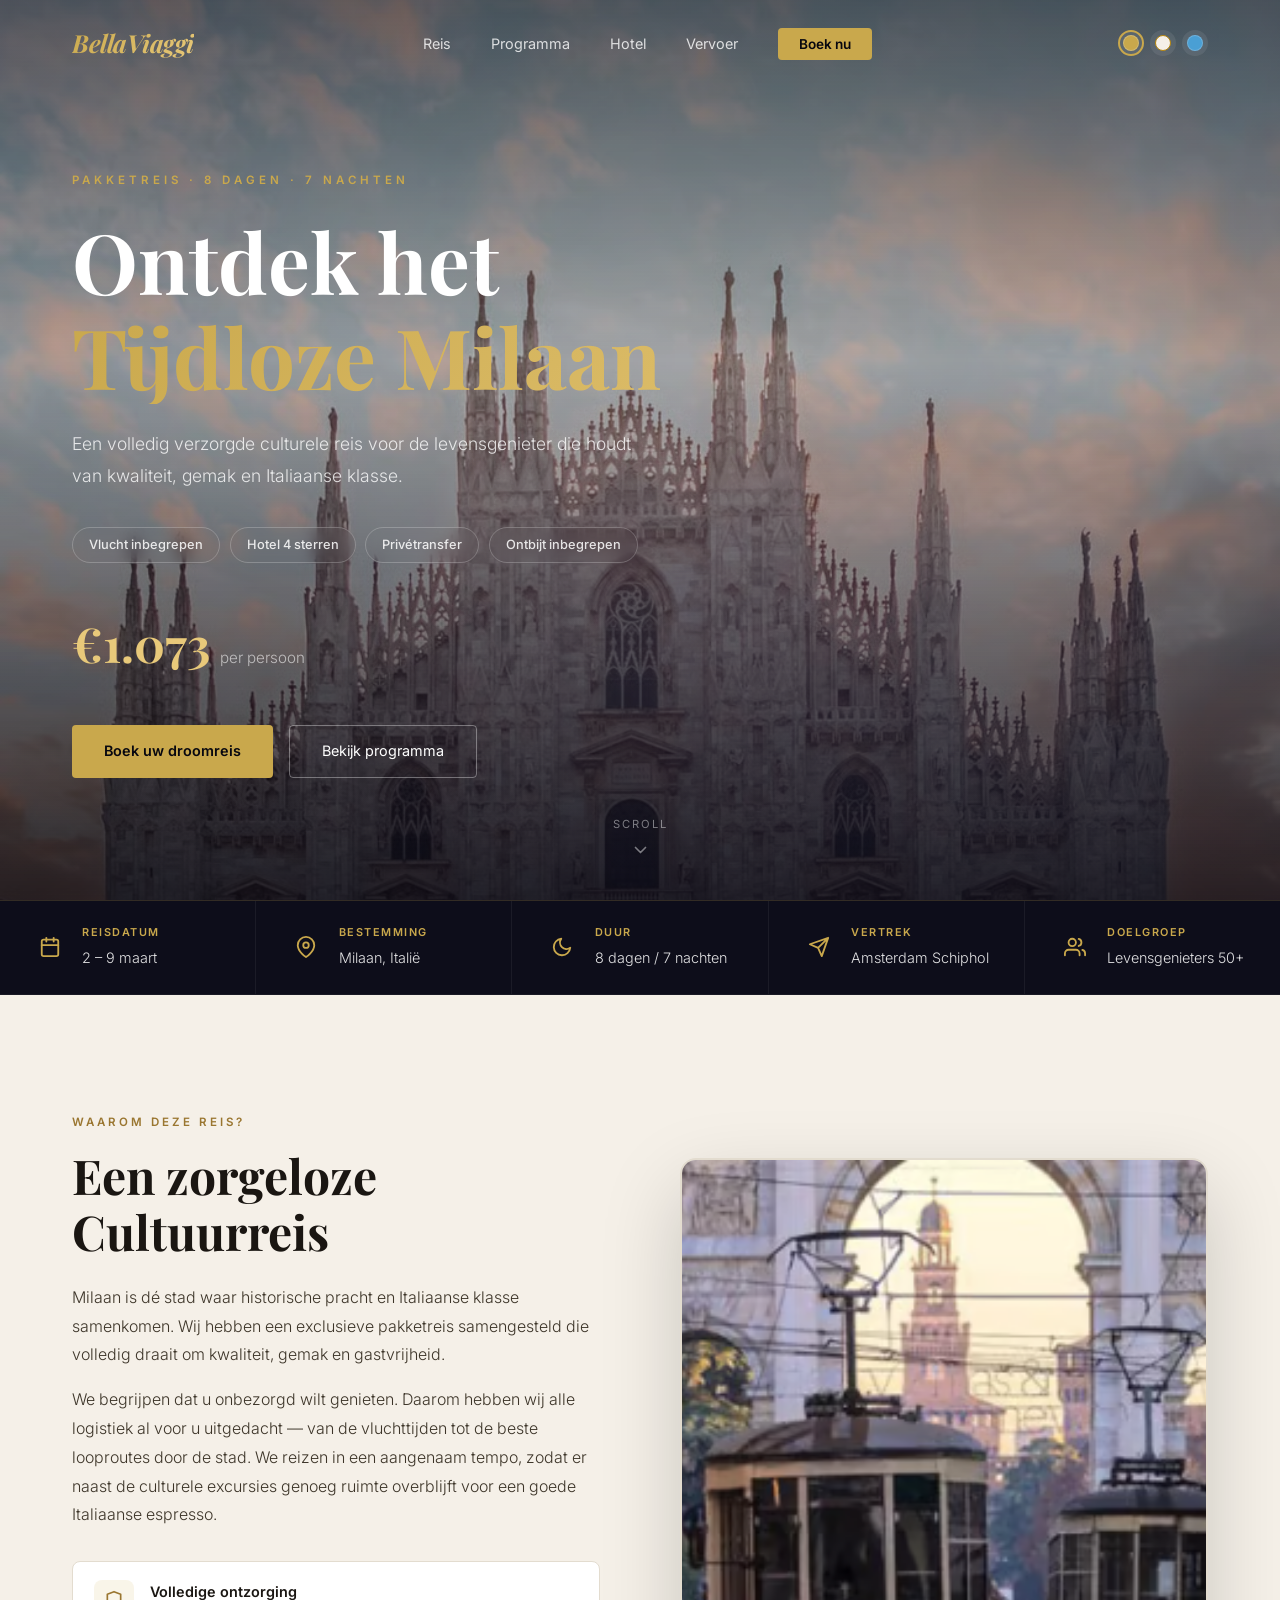
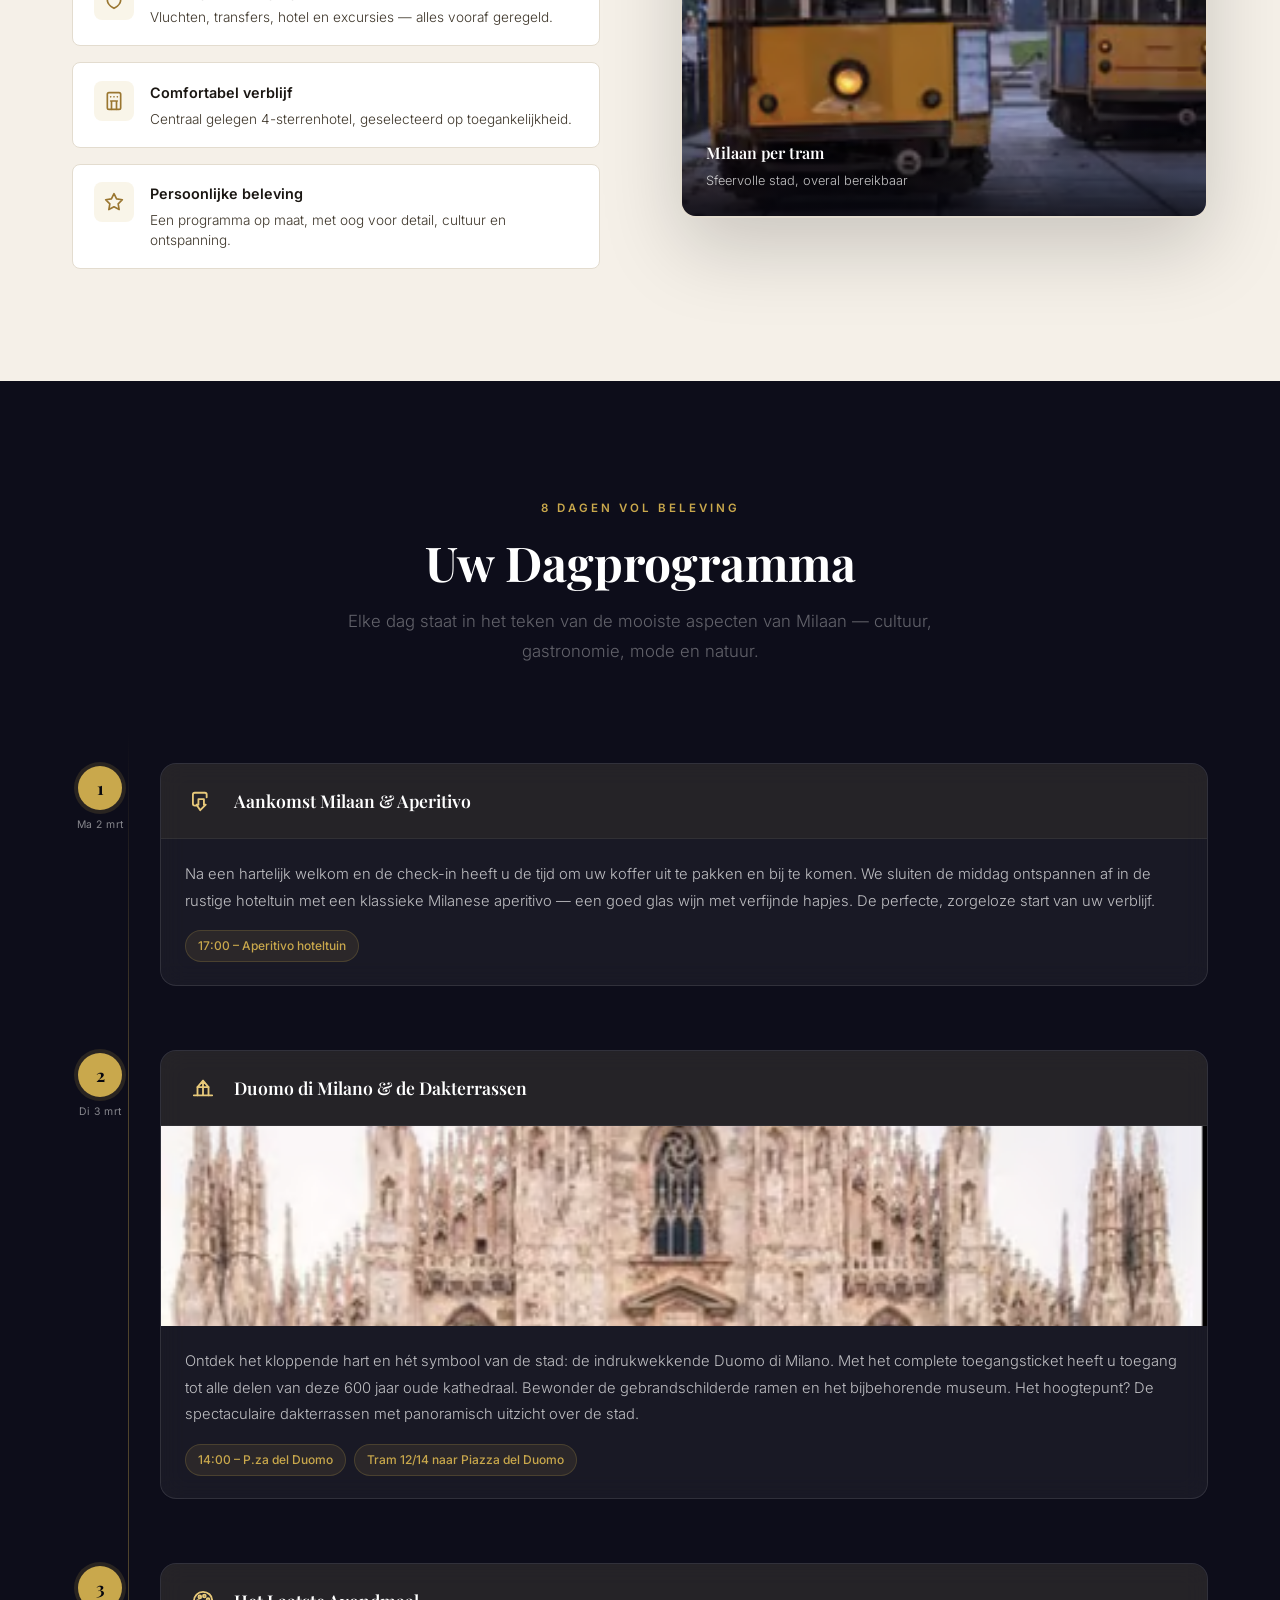
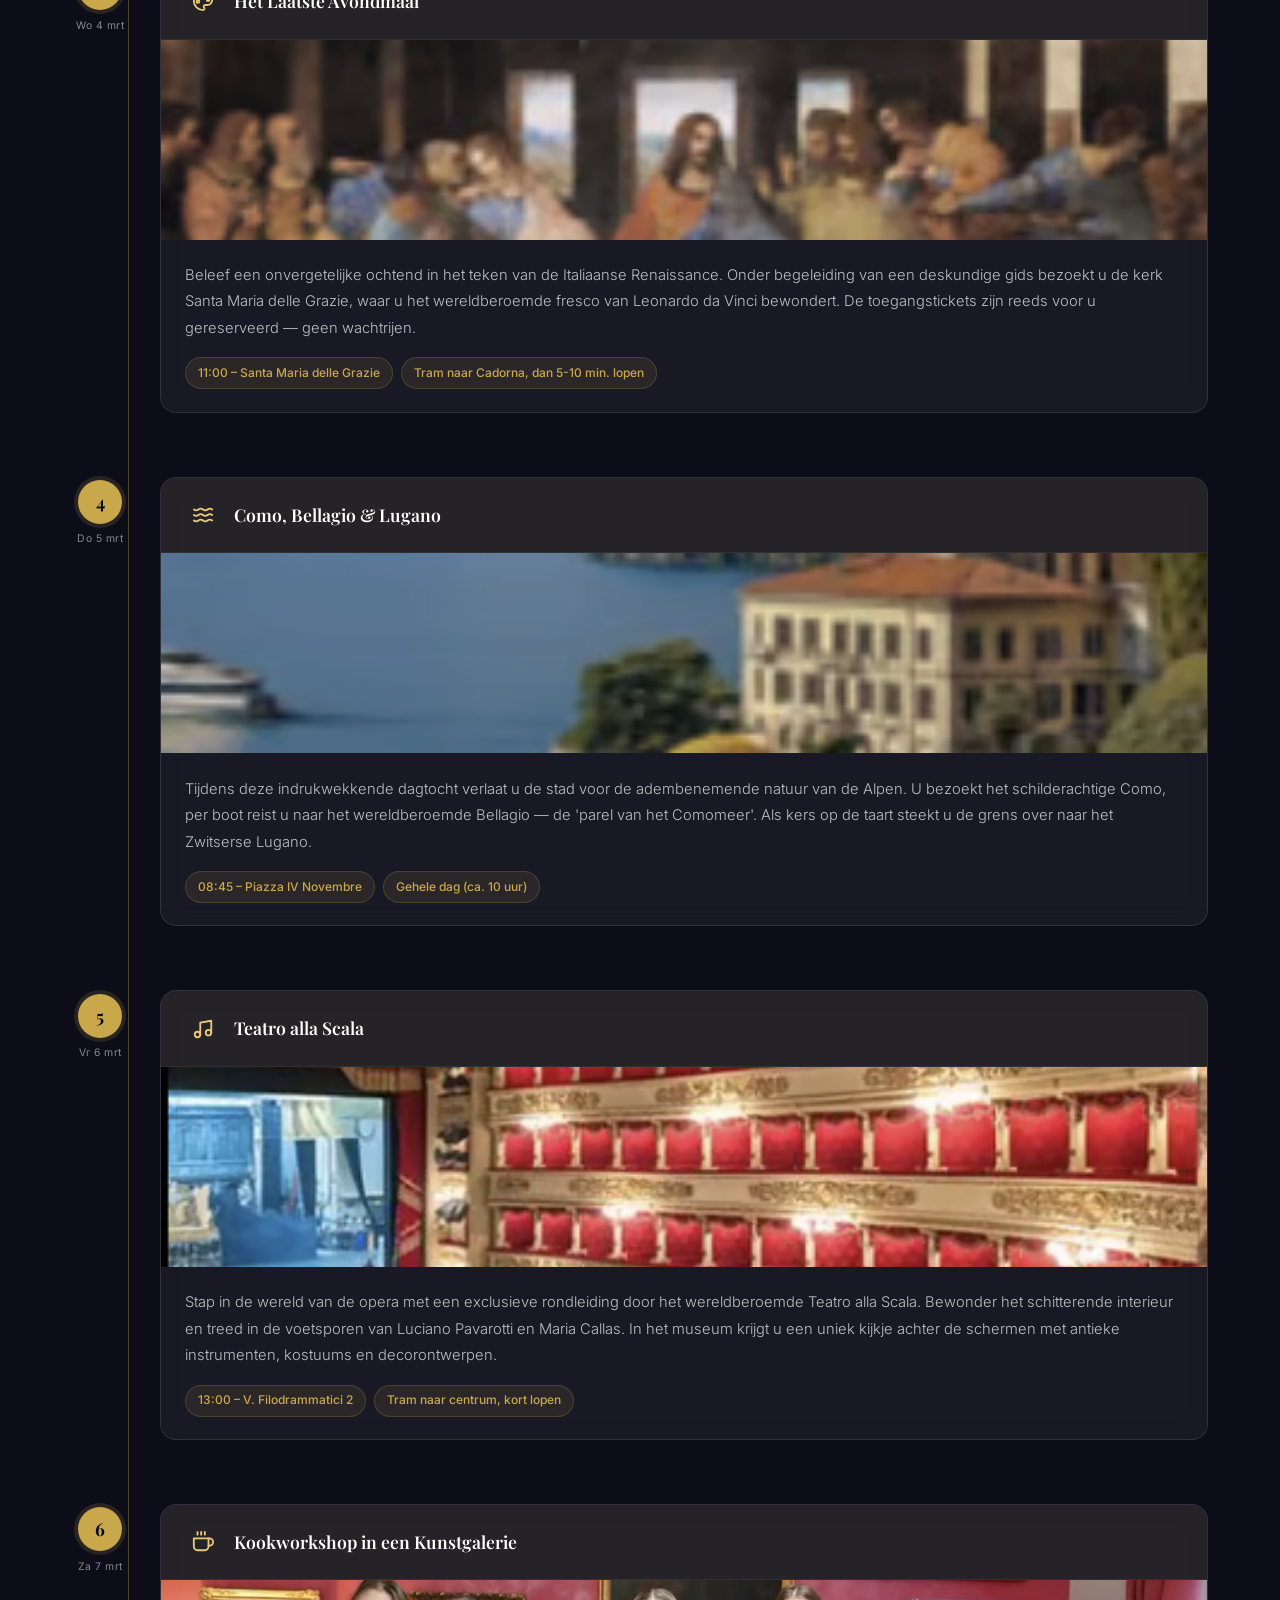
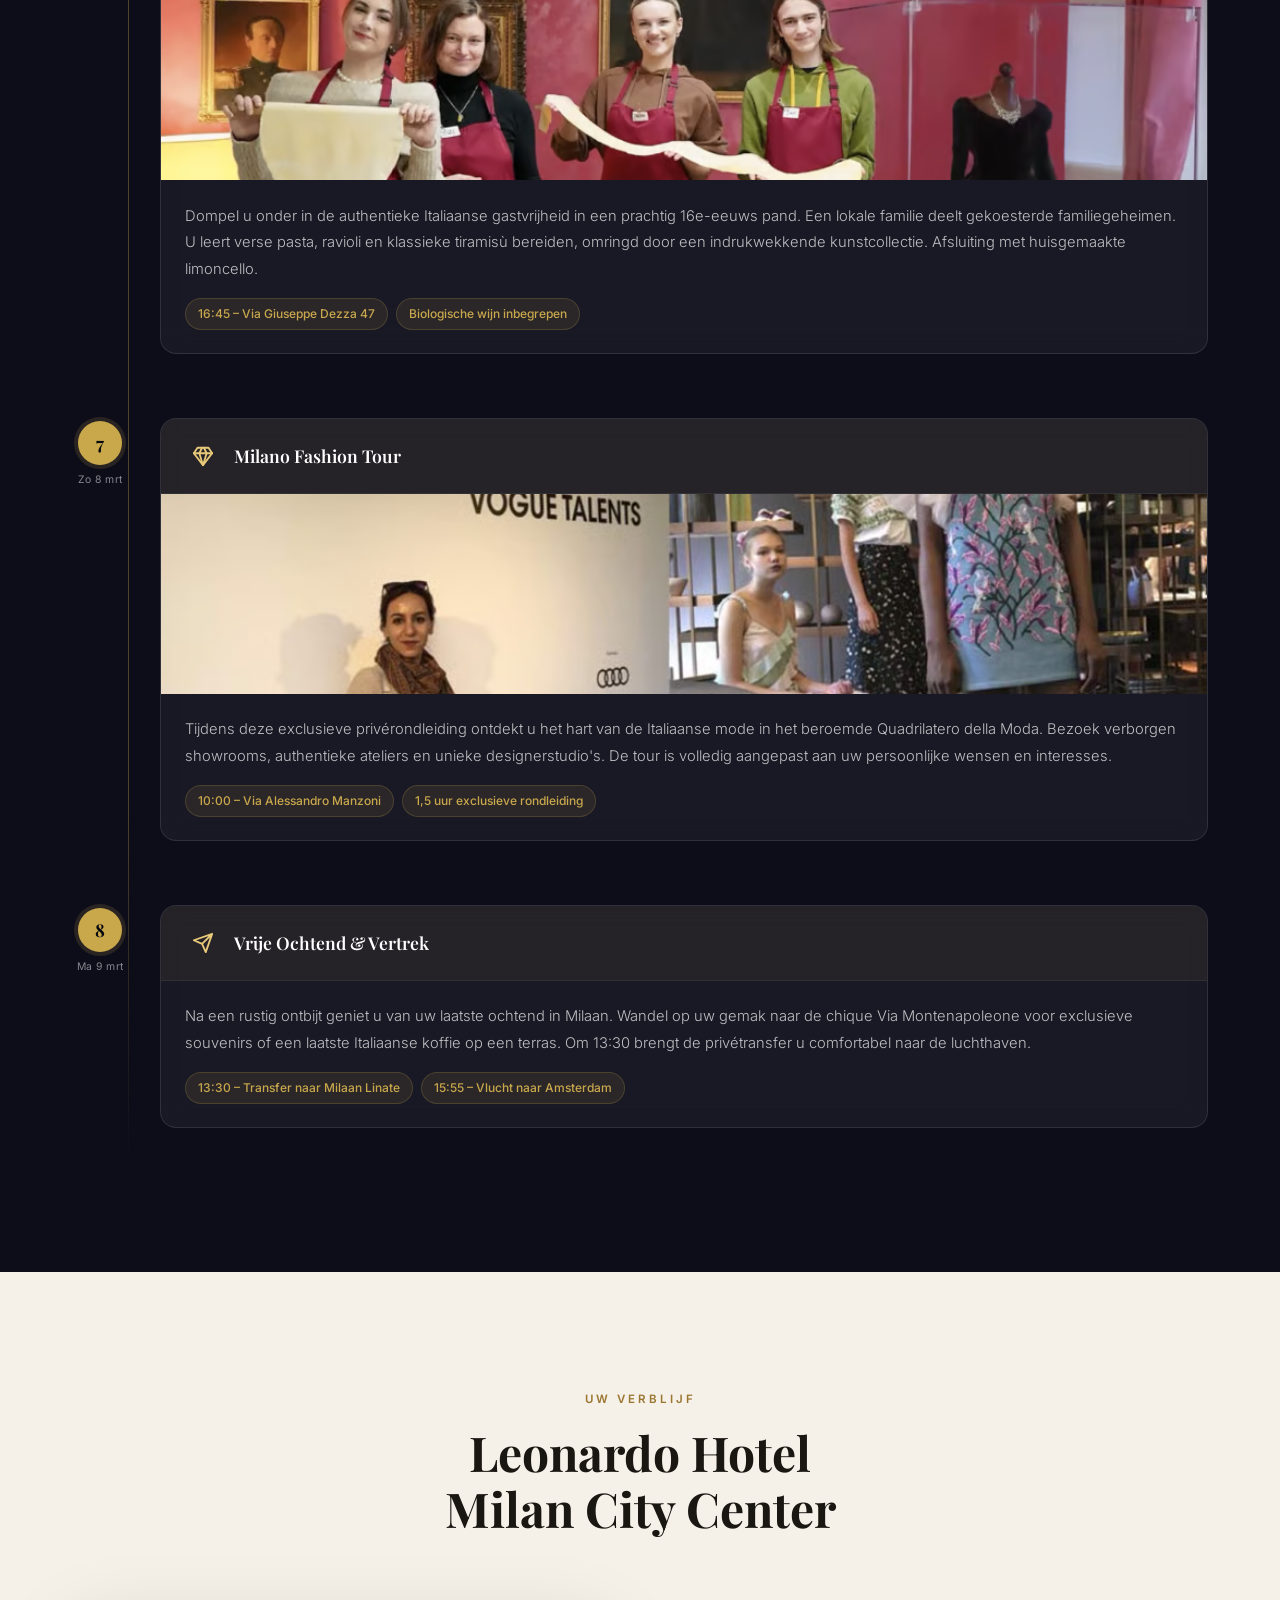
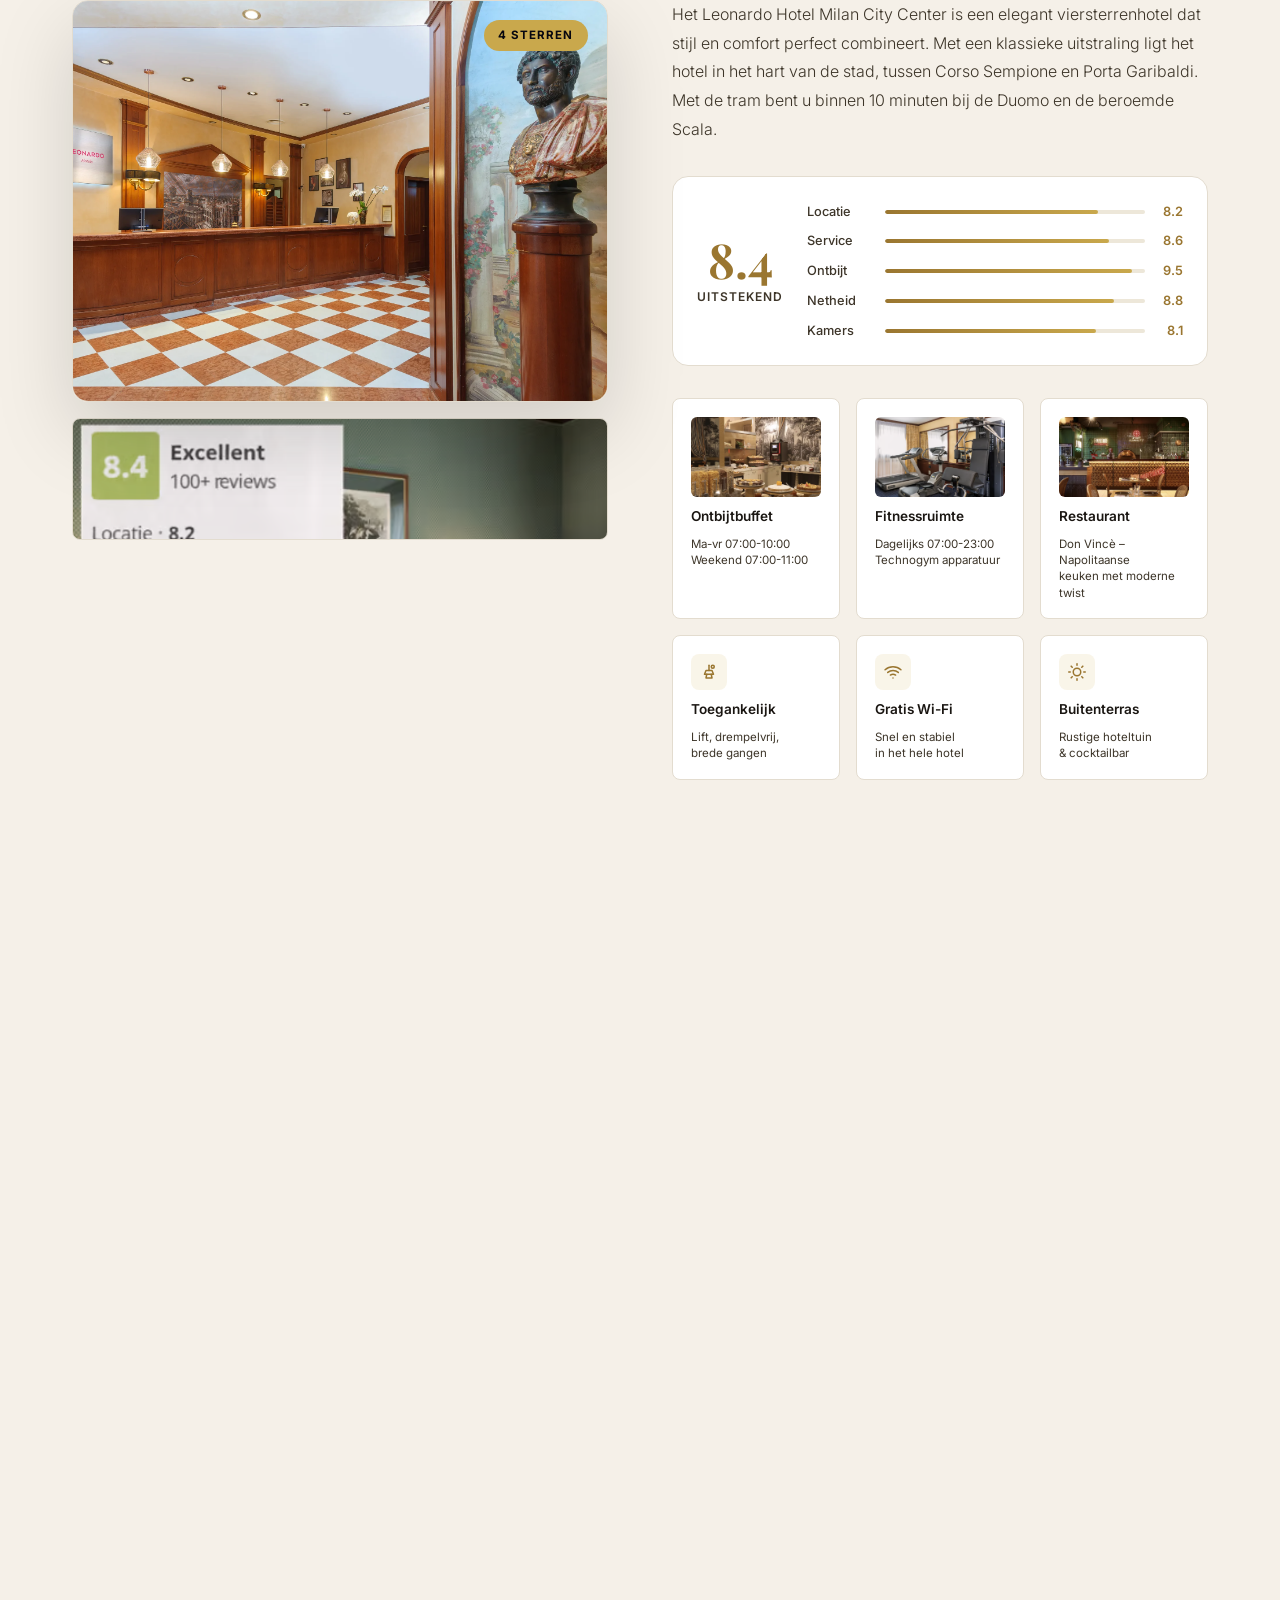
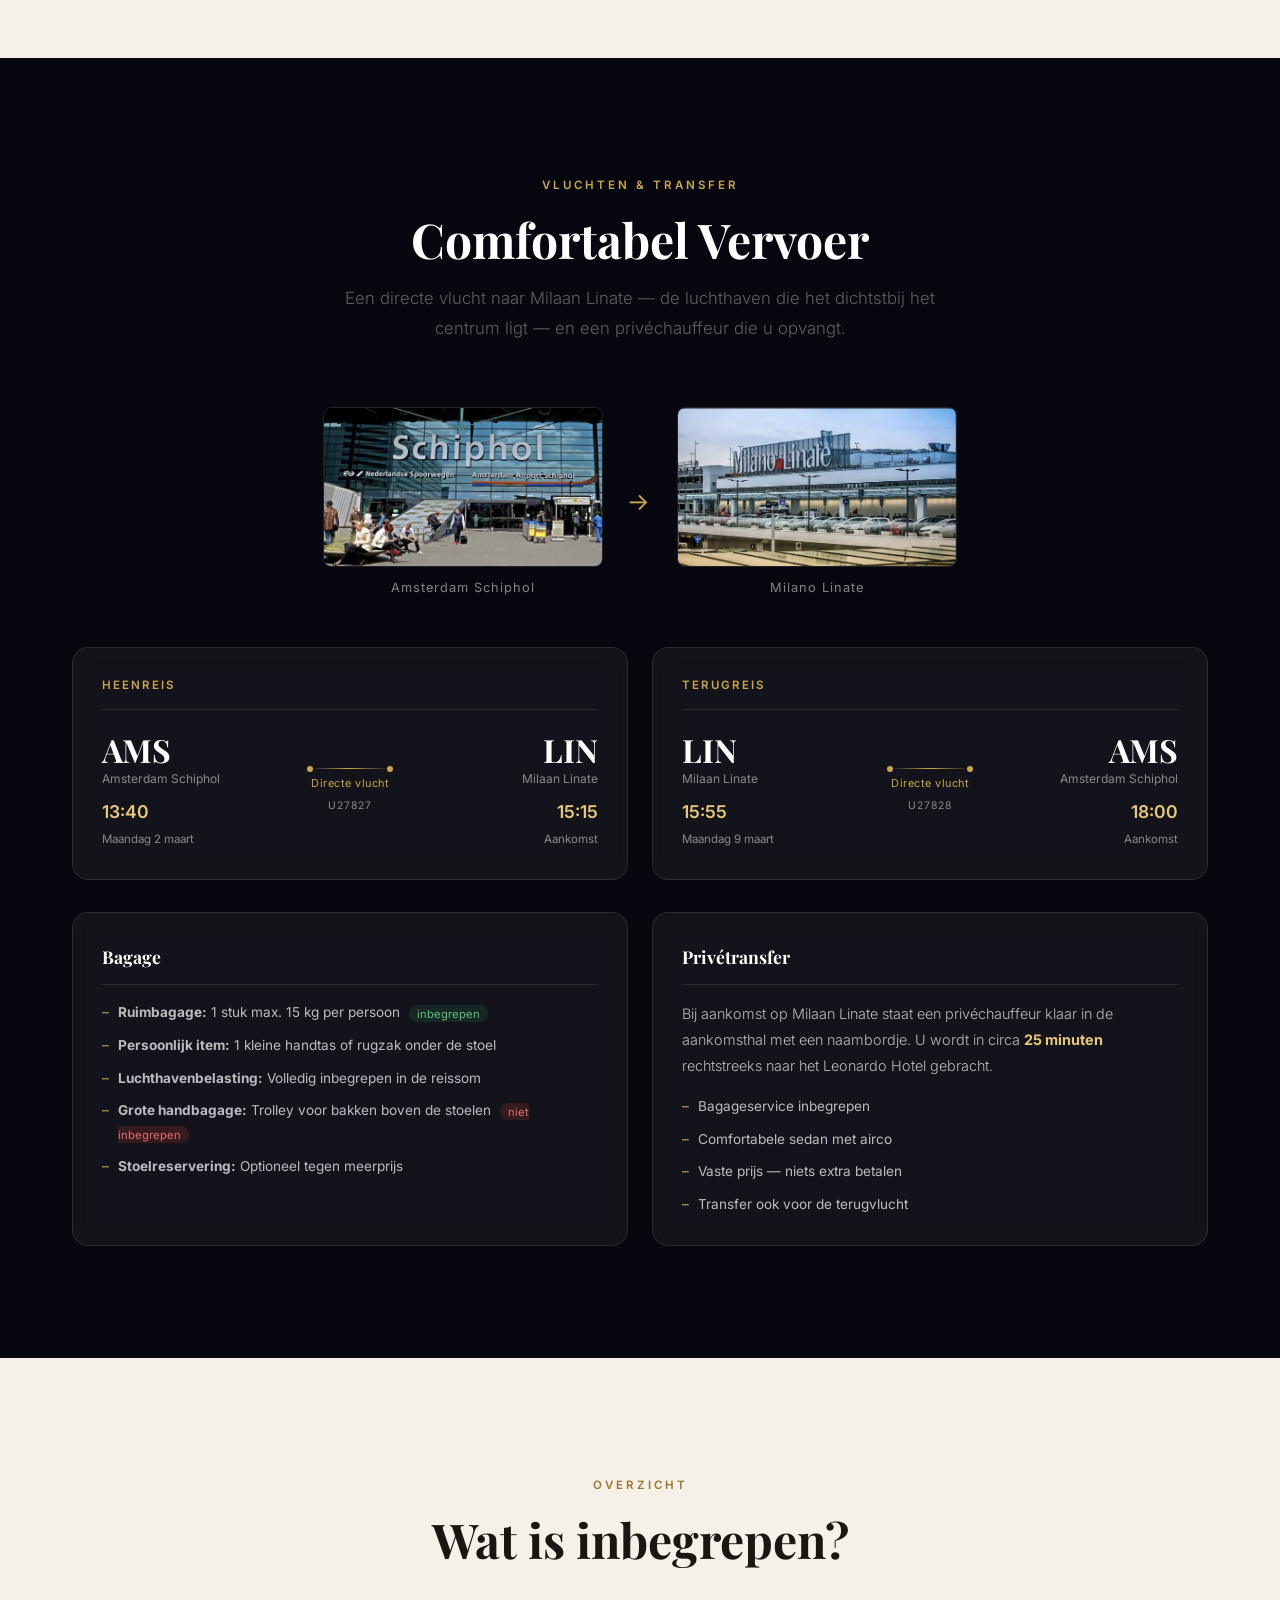
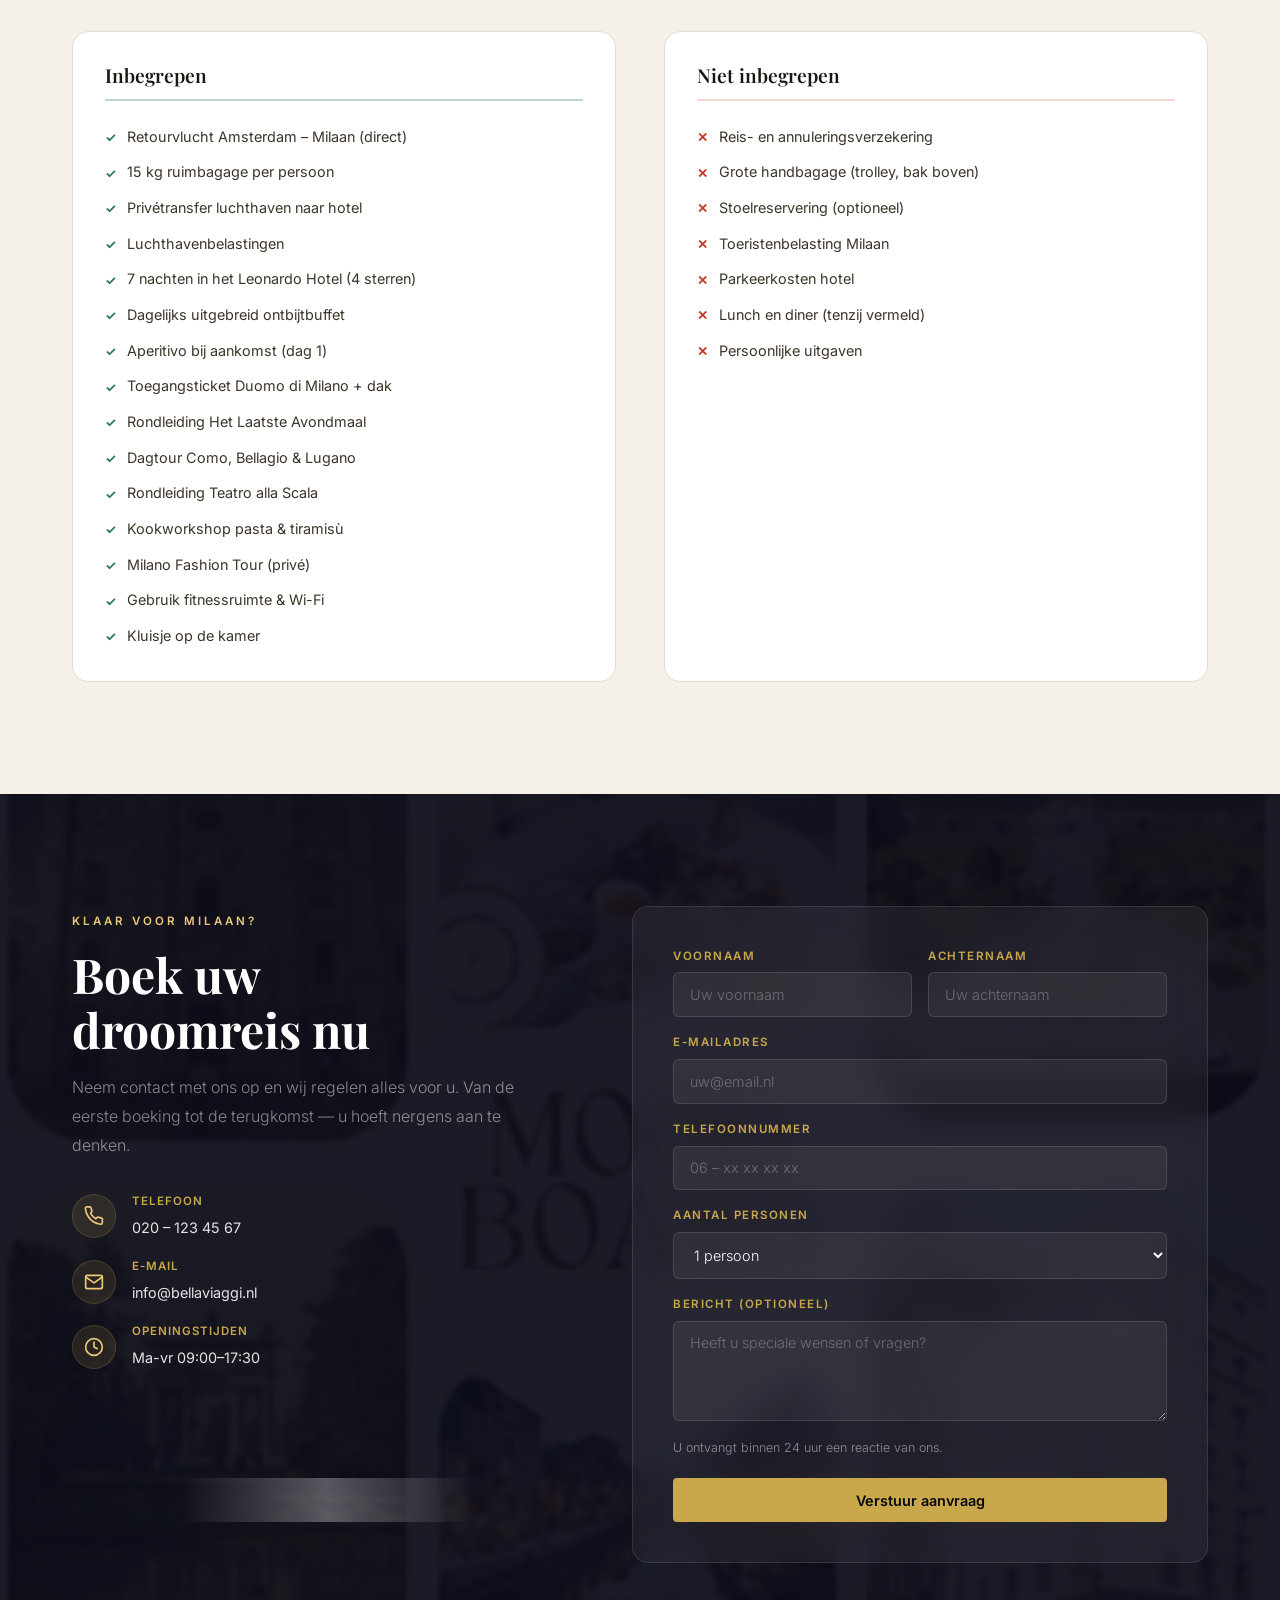
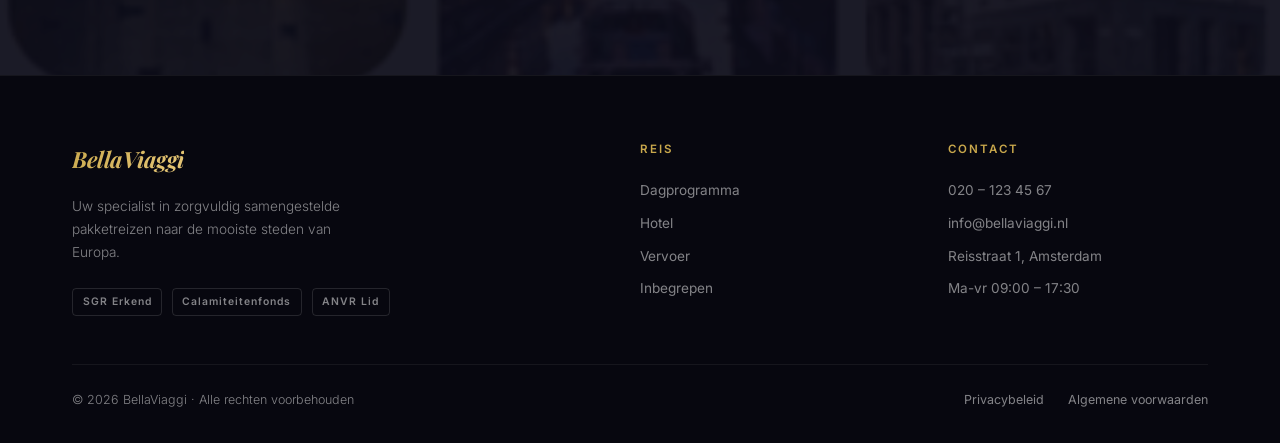
==== commit f9c85b02: "Feature: thema L&F, twinkle booking knop, swirl hero - Crème thema: rondere hoeken (40px pills, 20px" ====
--- a/index.html
+++ b/index.html
@@ -35,7 +35,13 @@
 
   <!-- HERO -->
   <section class="hero">
-    <div class="hero-bg" id="hero-bg"></div>
+    <div class="hero-bg" id="hero-bg">
+      <div class="swirl-wrap">
+        <div class="swirl-blob swirl-1"></div>
+        <div class="swirl-blob swirl-2"></div>
+        <div class="swirl-blob swirl-3"></div>
+      </div>
+    </div>
     <div class="hero-overlay"></div>
     <div class="hero-content">
       <p class="hero-label">Pakketreis · 8 dagen · 7 nachten</p>
--- a/style.css
+++ b/style.css
@@ -1218,21 +1218,75 @@
   margin-left: 1rem;
 }
 .theme-btn {
-  width: 22px;
-  height: 22px;
+  width: 26px;
+  height: 26px;
   border-radius: 50%;
   border: 2px solid transparent;
   cursor: pointer;
   padding: 3px;
-  background: transparent;
+  background: rgba(255,255,255,0.08);
   transition: border-color 0.2s, transform 0.15s;
 }
 .theme-btn:hover { transform: scale(1.2); }
 .theme-btn.active { border-color: var(--gold); }
 .theme-dot { display: block; width: 100%; height: 100%; border-radius: 50%; }
-.theme-btn[data-theme="dark"]  .theme-dot { background: #0d0d1a; border: 1px solid #C9A84C; }
+.theme-btn[data-theme="dark"]  .theme-dot { background: #C9A84C; border: 1px solid #fff3; }
 .theme-btn[data-theme="creme"] .theme-dot { background: #f5f0e8; border: 1px solid #b8860b; }
-.theme-btn[data-theme="azure"] .theme-dot { background: #0d1f3c; border: 1px solid #4a9fd4; }
+.theme-btn[data-theme="azure"] .theme-dot { background: #4a9fd4; border: 1px solid #fff3; }
+
+/* =============================================
+   SWIRL GRADIENT — hero animated blobs
+   ============================================= */
+@keyframes swirlRotate {
+  to { transform: rotate(360deg) scale(1.15); }
+}
+.swirl-wrap {
+  position: absolute;
+  inset: -50%;
+  animation: swirlRotate 28s linear infinite;
+  pointer-events: none;
+}
+.swirl-blob {
+  position: absolute;
+  width: 55%; height: 55%;
+  border-radius: 50%;
+  mix-blend-mode: screen;
+  filter: blur(90px);
+  opacity: 0.38;
+}
+.swirl-1 { top: 15%; left: 25%;  background: radial-gradient(circle, var(--swirl-a), transparent 65%); }
+.swirl-2 { bottom: 15%; right: 20%; background: radial-gradient(circle, var(--swirl-b), transparent 65%); }
+.swirl-3 { top: 45%; left: 45%;  background: radial-gradient(circle, var(--swirl-c), transparent 65%); animation-delay: -9s; }
+
+/* Swirl kleuren per thema */
+:root          { --swirl-a: #C9A84C; --swirl-b: #4a2c8a; --swirl-c: #1a3060; }
+[data-theme="creme"] { --swirl-a: #d4a017; --swirl-b: #e8c4a0; --swirl-c: #c8b098; }
+[data-theme="azure"] { --swirl-a: #4a9fd4; --swirl-b: #1a6bb0; --swirl-c: #00d4ff; }
+
+/* =============================================
+   TWINKLE PARTICLES — booking knop
+   ============================================= */
+@keyframes twinkle {
+  from { opacity: var(--twinkle-amount, 0.5); transform: scale(0.7); }
+  to   { opacity: 1; transform: scale(1.3); }
+}
+@keyframes fadeToTransparent {
+  0%   { opacity: 1; }
+  100% { opacity: 0; transform: scale(0.1); }
+}
+.particle {
+  position: absolute;
+  pointer-events: none;
+  width: 5px; height: 5px;
+  border-radius: 50%;
+  background: var(--gold);
+  animation:
+    twinkle var(--twinkle-duration, 0.5s) infinite alternate ease-in-out,
+    fadeToTransparent var(--fade-duration, 900ms) forwards;
+  z-index: 10;
+  box-shadow: 0 0 4px 1px var(--gold);
+}
+#submit-btn { position: relative; overflow: visible; }
 
 /* =============================================
    THEMA 2 — CRÈME CLASSIQUE
@@ -1333,6 +1387,20 @@
 /* Footer crème */
 [data-theme="creme"] footer { background: #1a1205; }
 
+/* Crème — look & feel: ronder, zachter, redactioneel */
+[data-theme="creme"] { --radius: 16px; --radius-lg: 28px; }
+[data-theme="creme"] .day-card,
+[data-theme="creme"] .feature-card,
+[data-theme="creme"] .usp-card,
+[data-theme="creme"] .room-card,
+[data-theme="creme"] .flight-card,
+[data-theme="creme"] .transfer-card { border-radius: 20px; }
+[data-theme="creme"] .btn-primary,
+[data-theme="creme"] .btn-secondary,
+[data-theme="creme"] .btn-nav { border-radius: 40px; }
+[data-theme="creme"] .section-tag { border-radius: 40px; border: 1px solid currentColor; padding: 0.25rem 0.85rem; }
+[data-theme="creme"] h2 { letter-spacing: 0.03em; font-style: italic; }
+
 /* =============================================
    THEMA 3 — AZURRO MILANO
    Mediterranean navy + azuurblauw accenten
@@ -1408,3 +1476,24 @@
 
 /* Footer donker navy */
 [data-theme="azure"] footer { background: #060f1e; }
+
+/* Azure — look & feel: scherp, tech, max glassmorphism + neon glow */
+[data-theme="azure"] { --radius: 3px; --radius-lg: 6px; }
+[data-theme="azure"] .day-card,
+[data-theme="azure"] .feature-card,
+[data-theme="azure"] .flight-card,
+[data-theme="azure"] .transfer-card {
+  border-radius: 3px;
+  backdrop-filter: blur(32px);
+  -webkit-backdrop-filter: blur(32px);
+  border: 1px solid rgba(74,159,212,0.30);
+}
+[data-theme="azure"] .btn-primary {
+  border-radius: 3px;
+  box-shadow: 0 0 18px rgba(74,159,212,0.45), 0 0 32px rgba(74,159,212,0.20);
+}
+[data-theme="azure"] .btn-primary:hover {
+  box-shadow: 0 0 28px rgba(74,159,212,0.65), 0 0 48px rgba(74,159,212,0.30);
+}
+[data-theme="azure"] .btn-secondary { border-radius: 3px; }
+[data-theme="azure"] h2 { letter-spacing: 0.07em; }
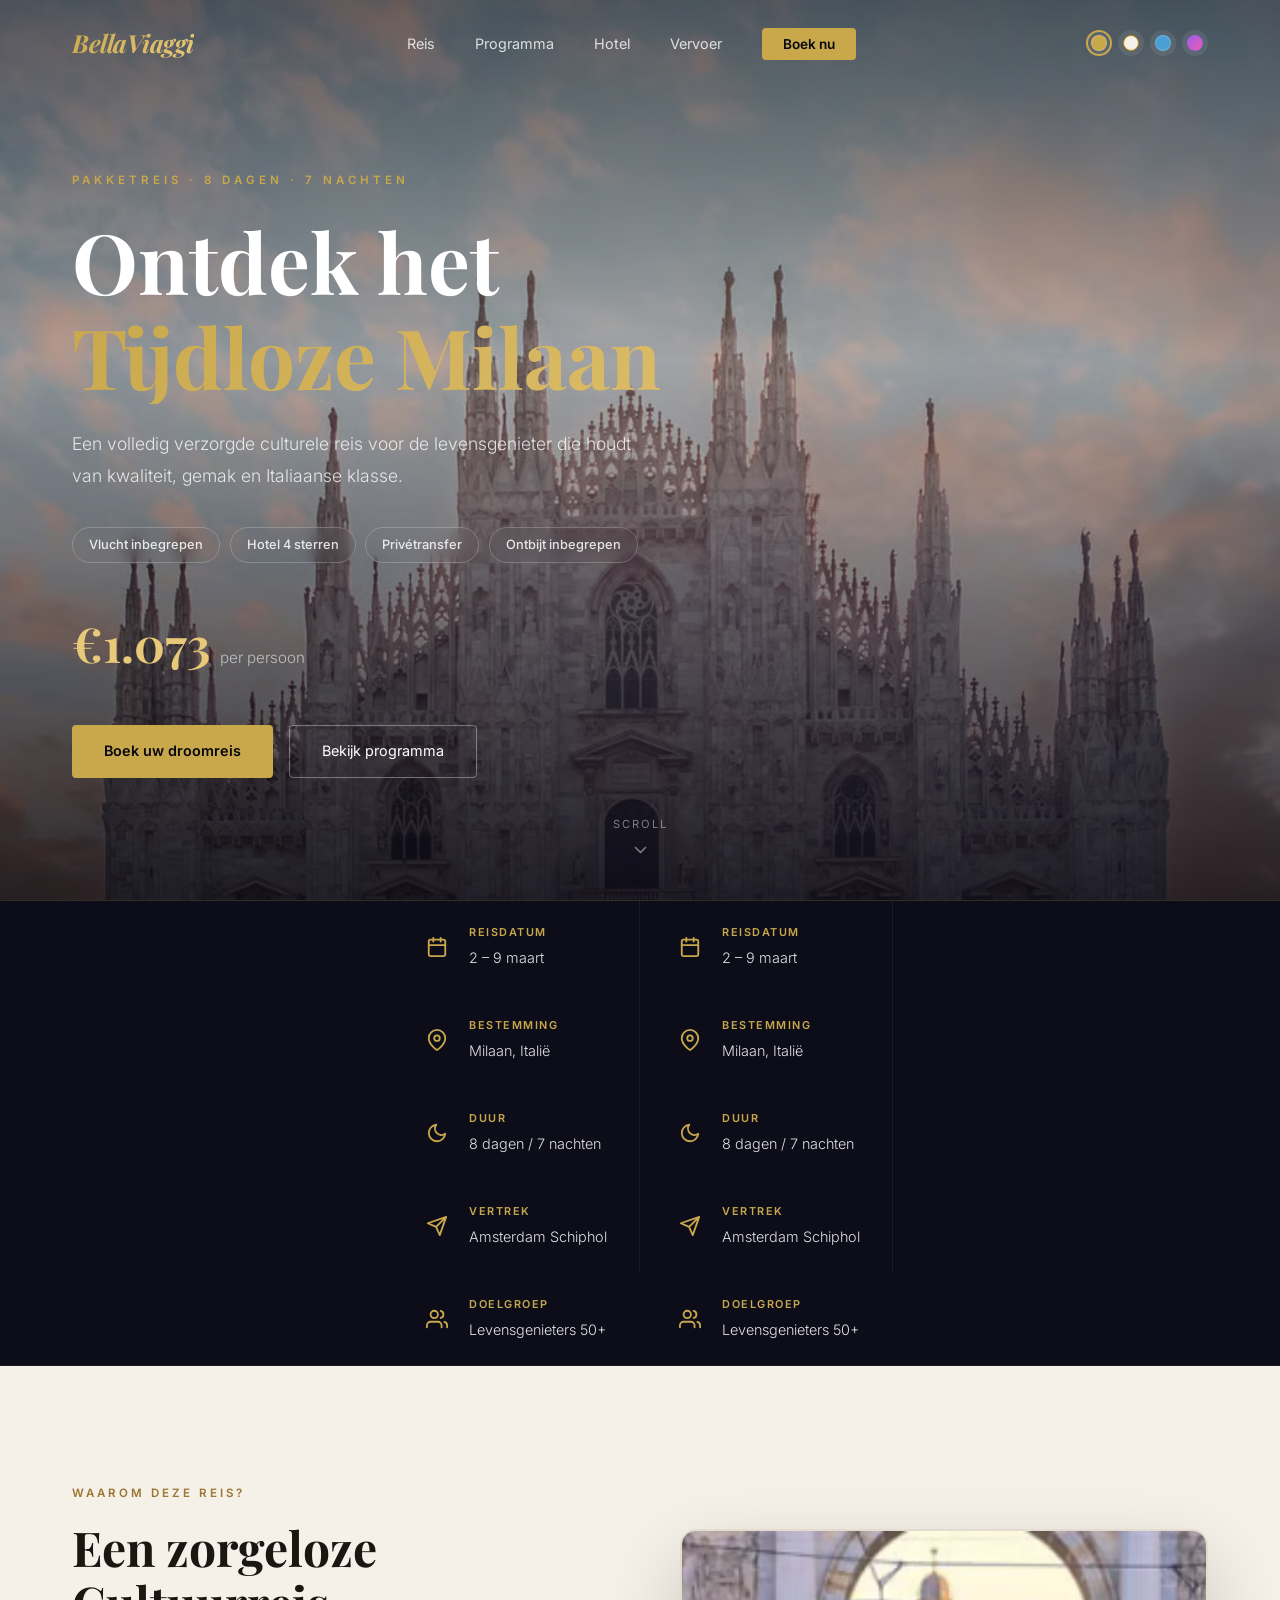
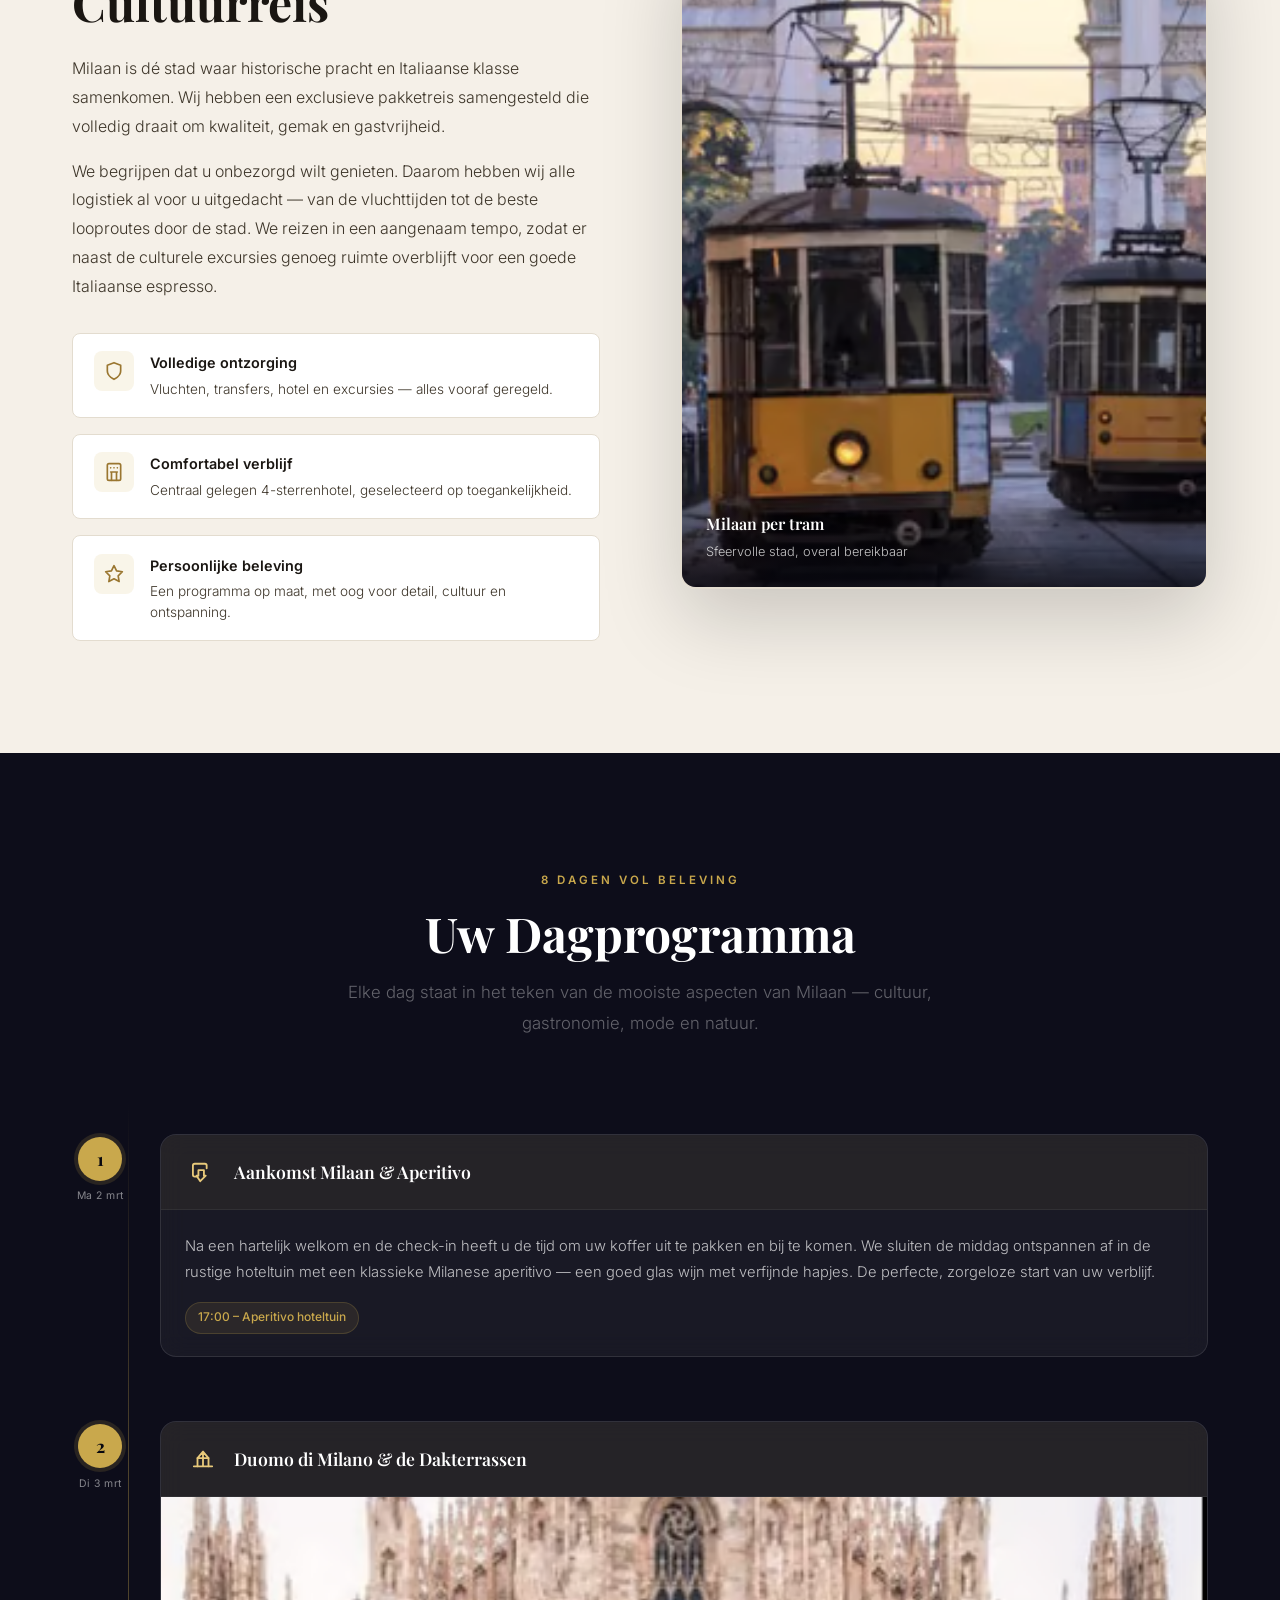
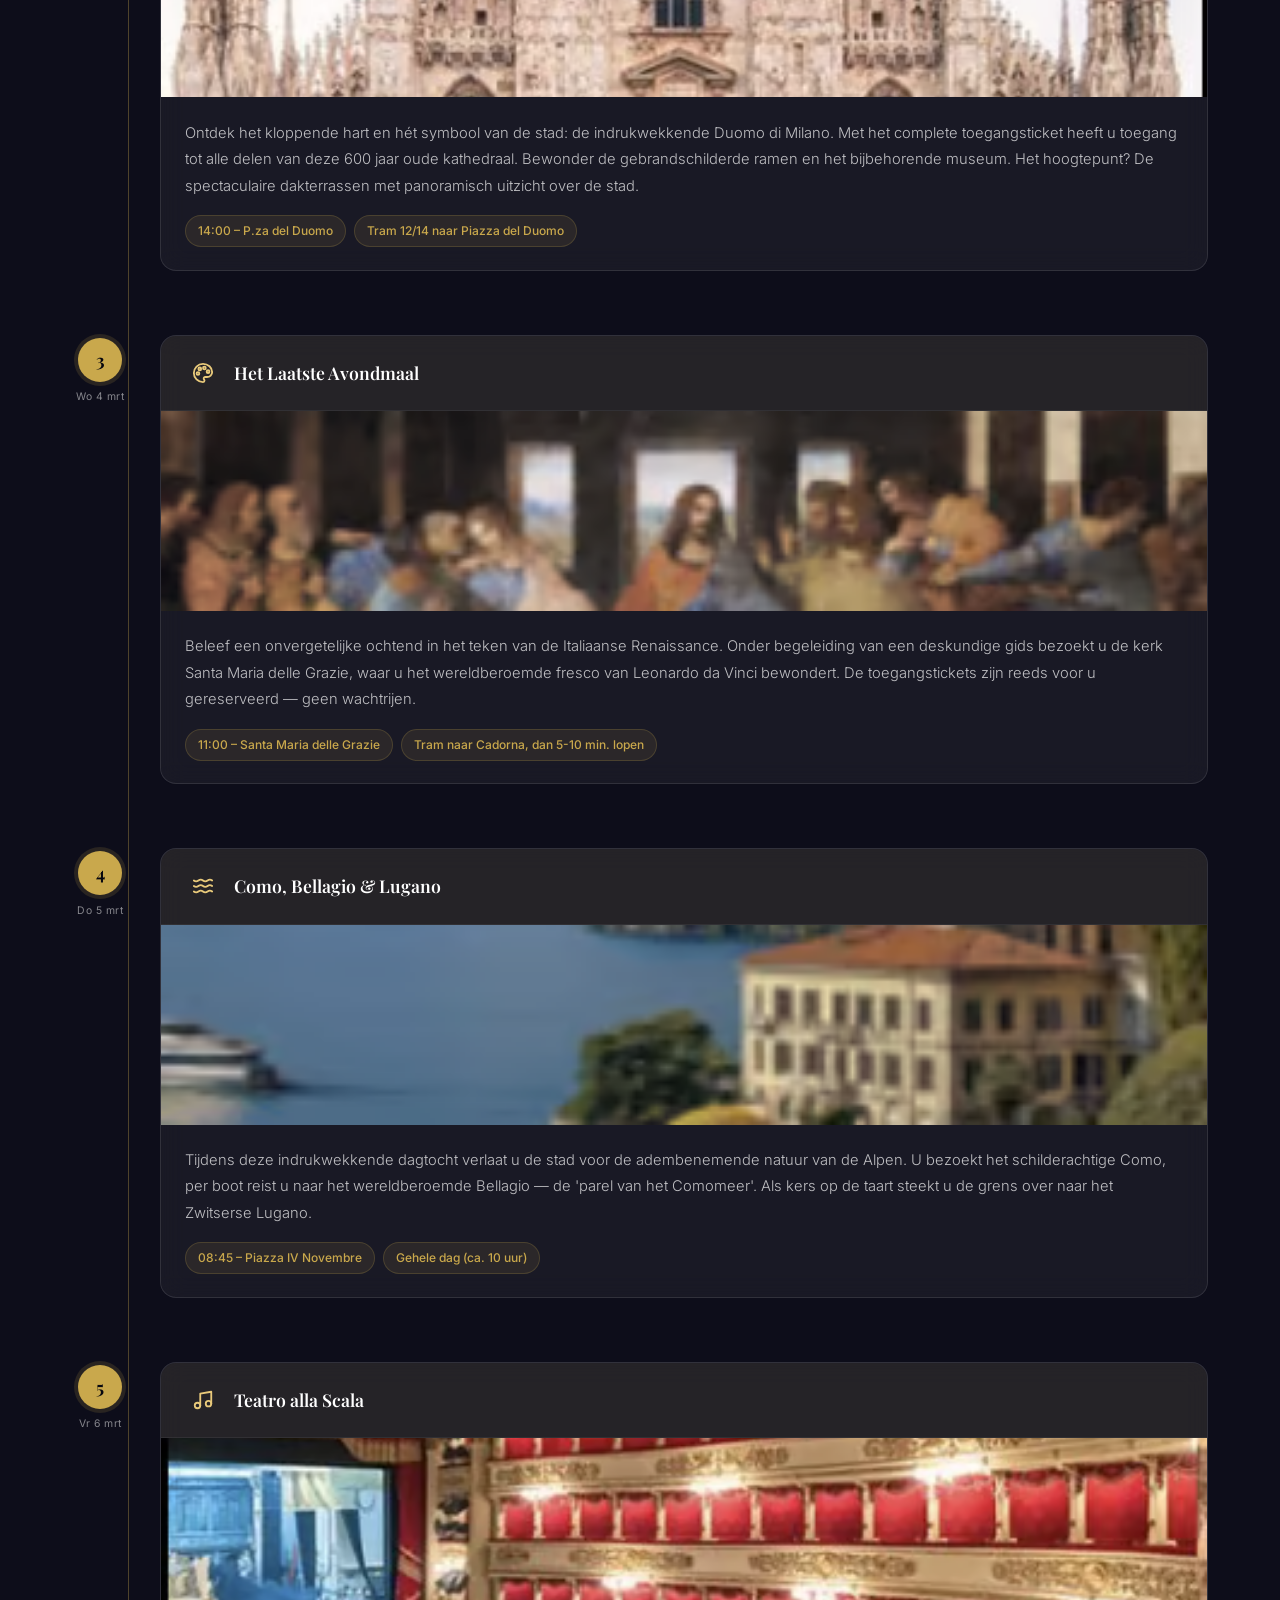
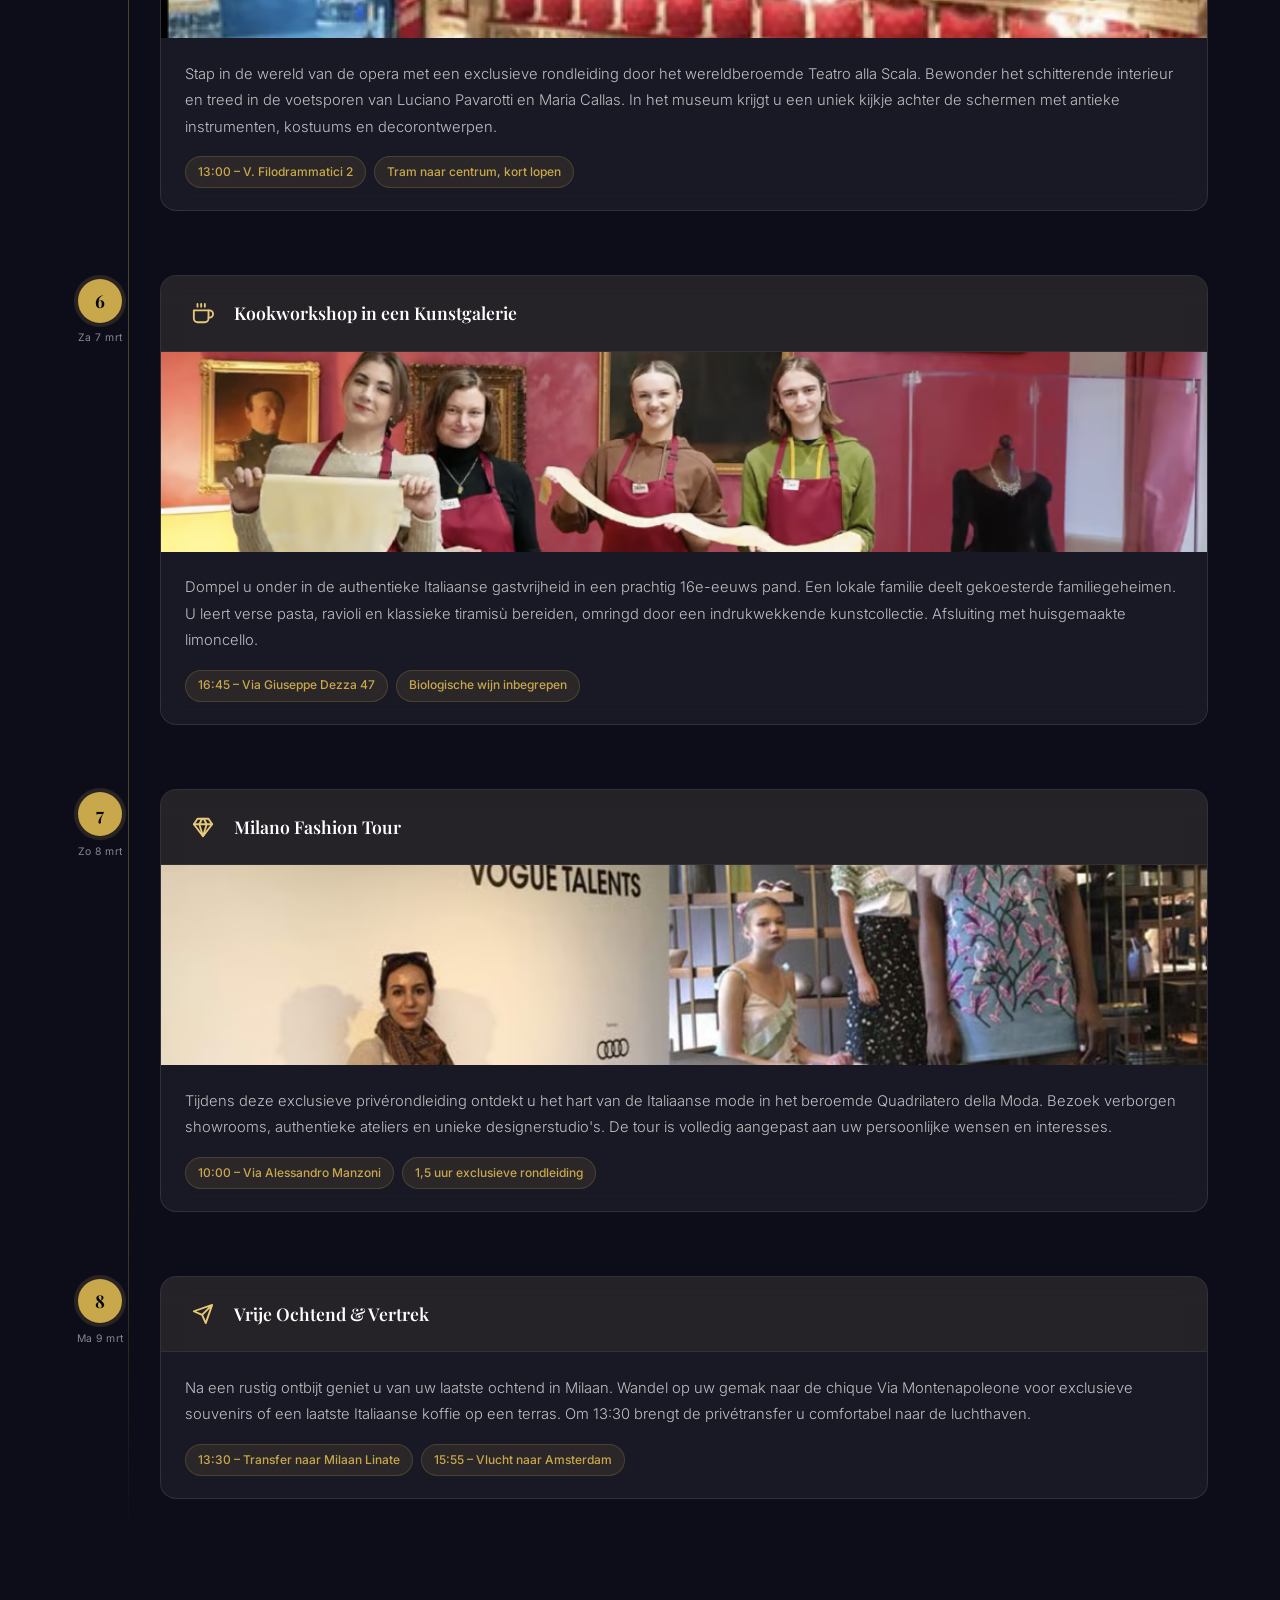
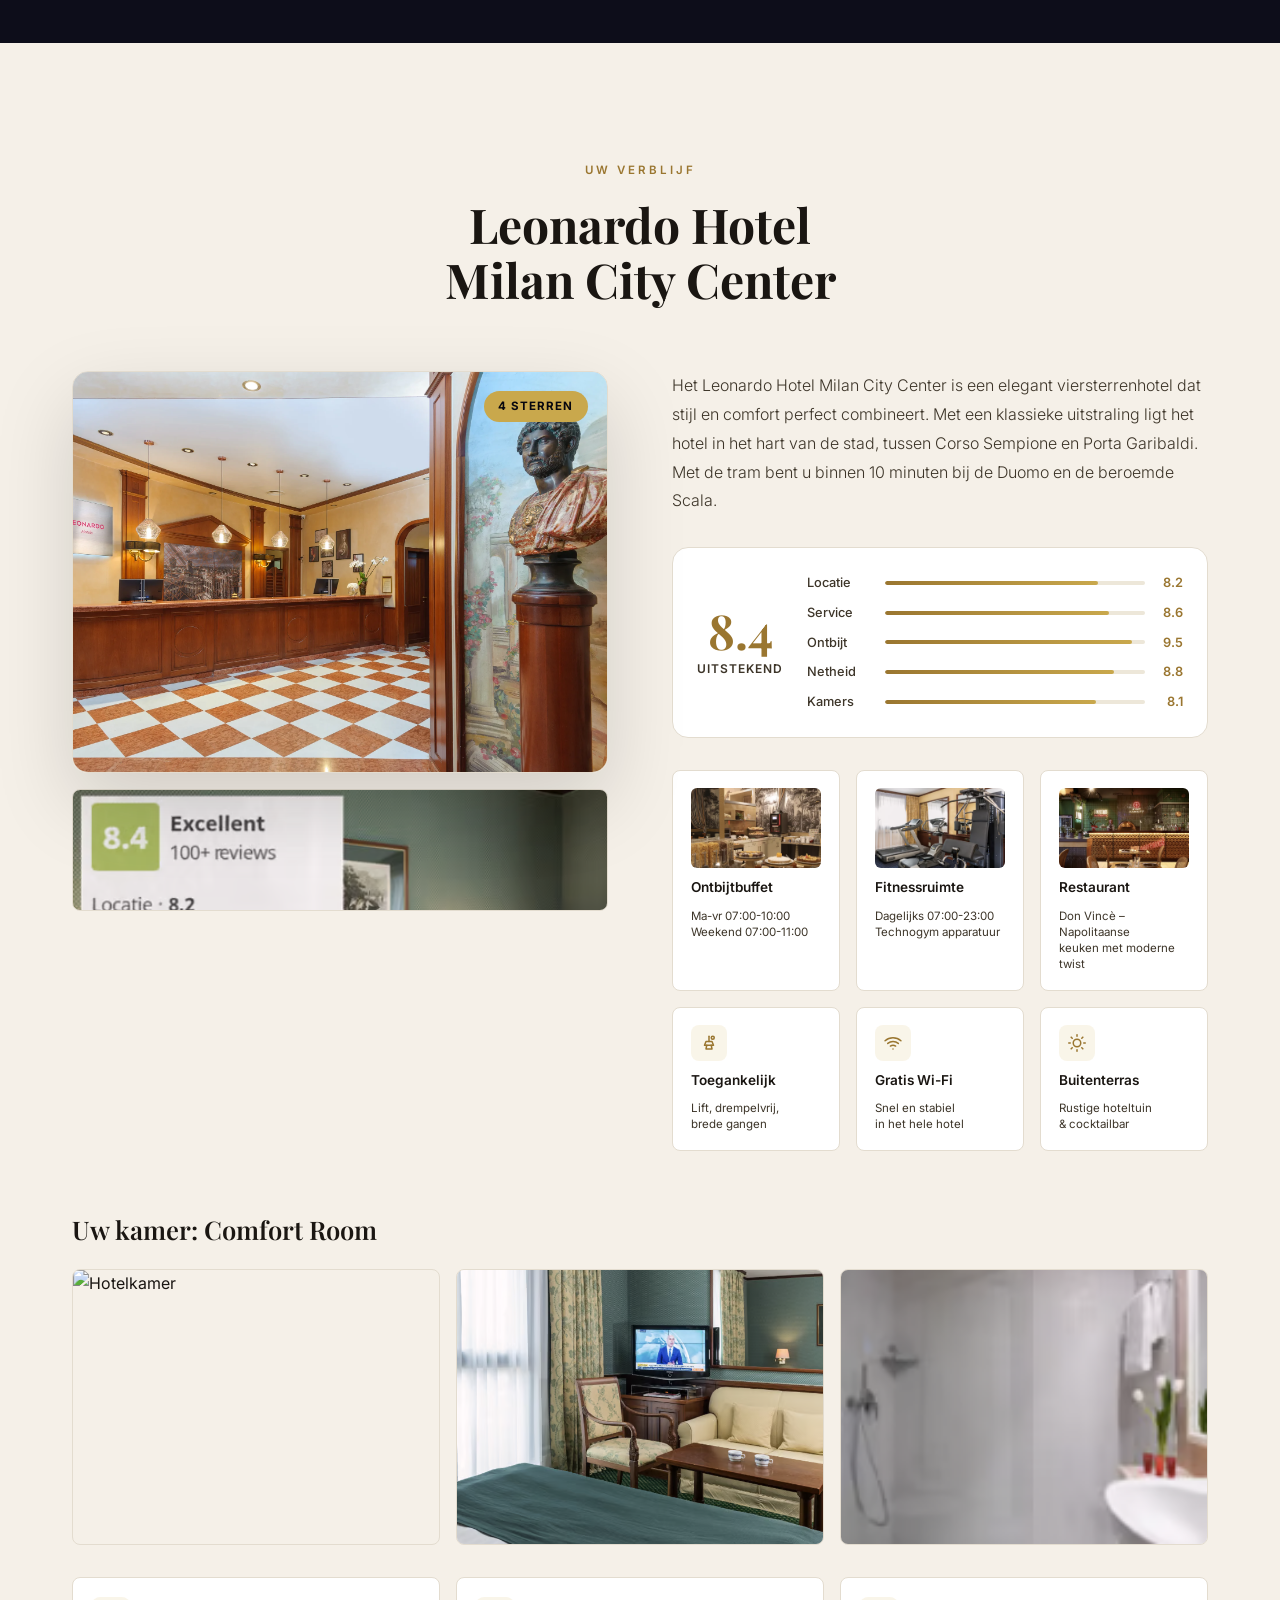
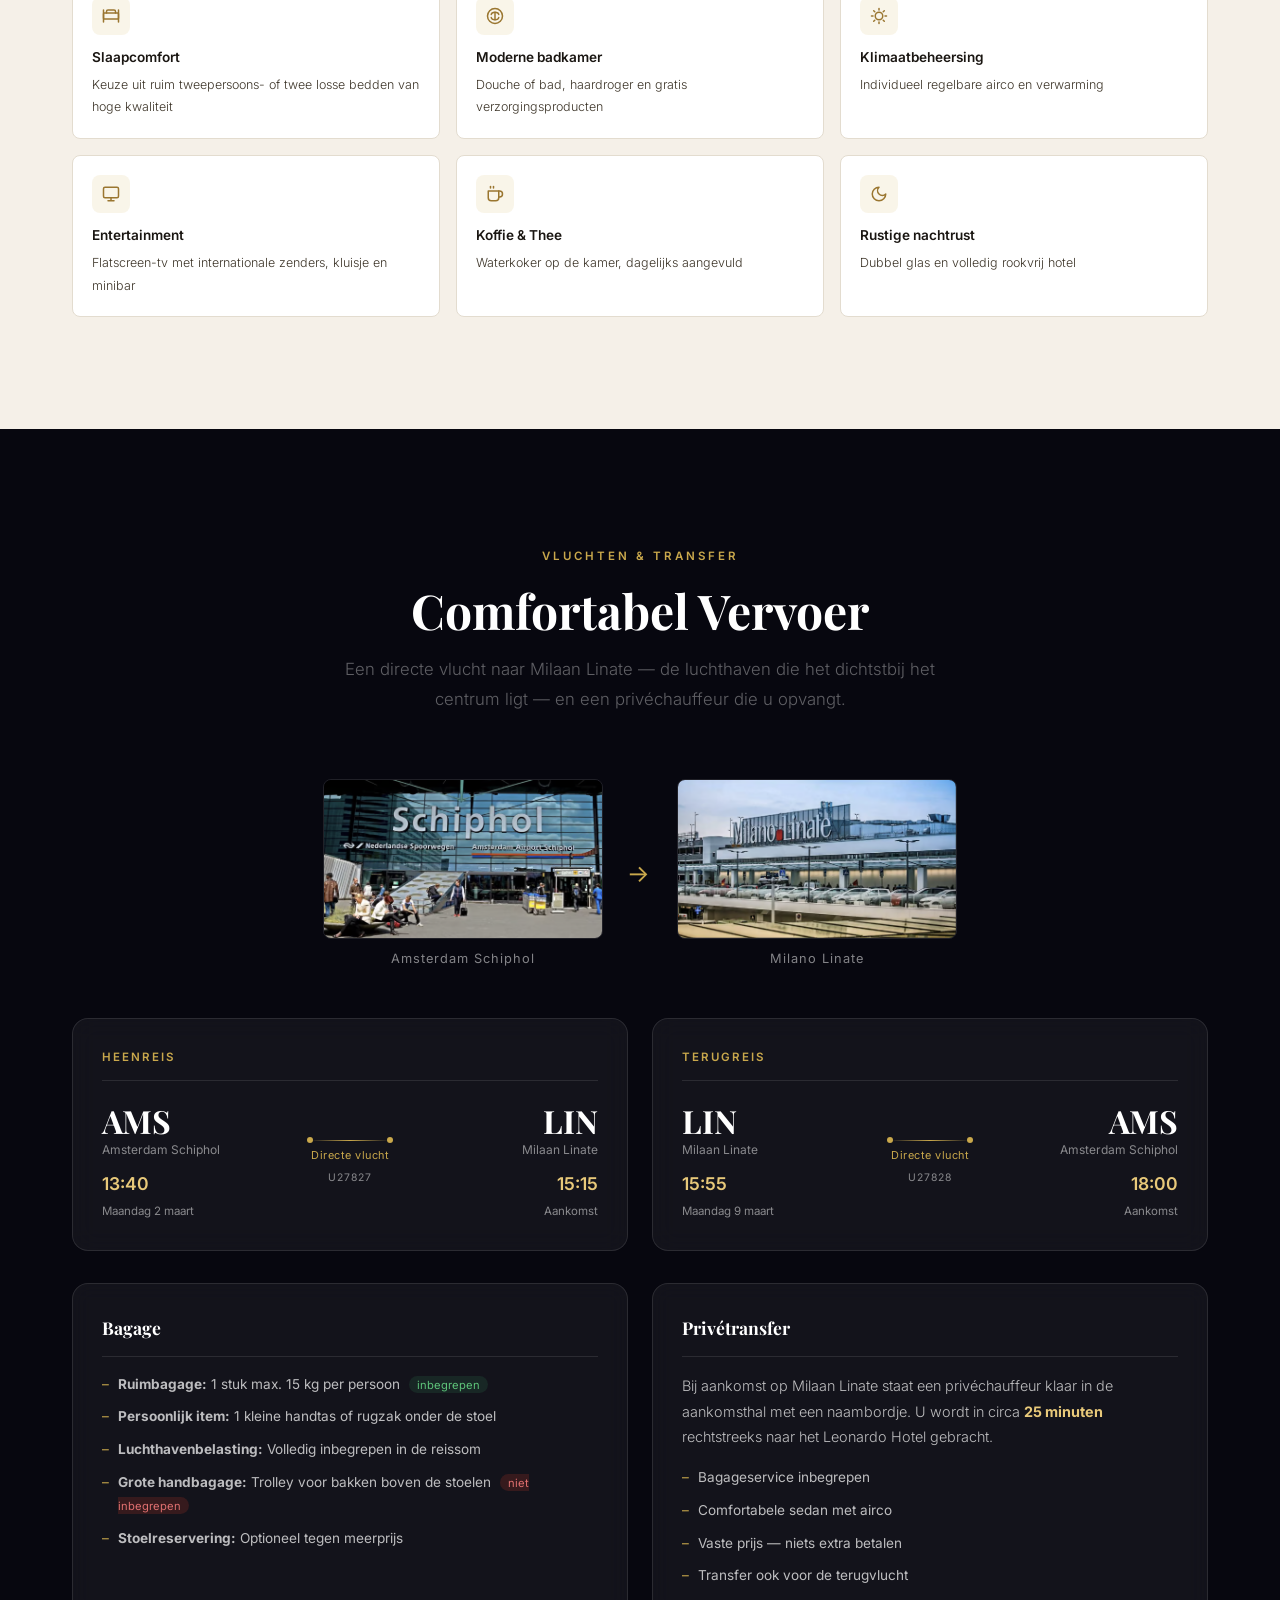
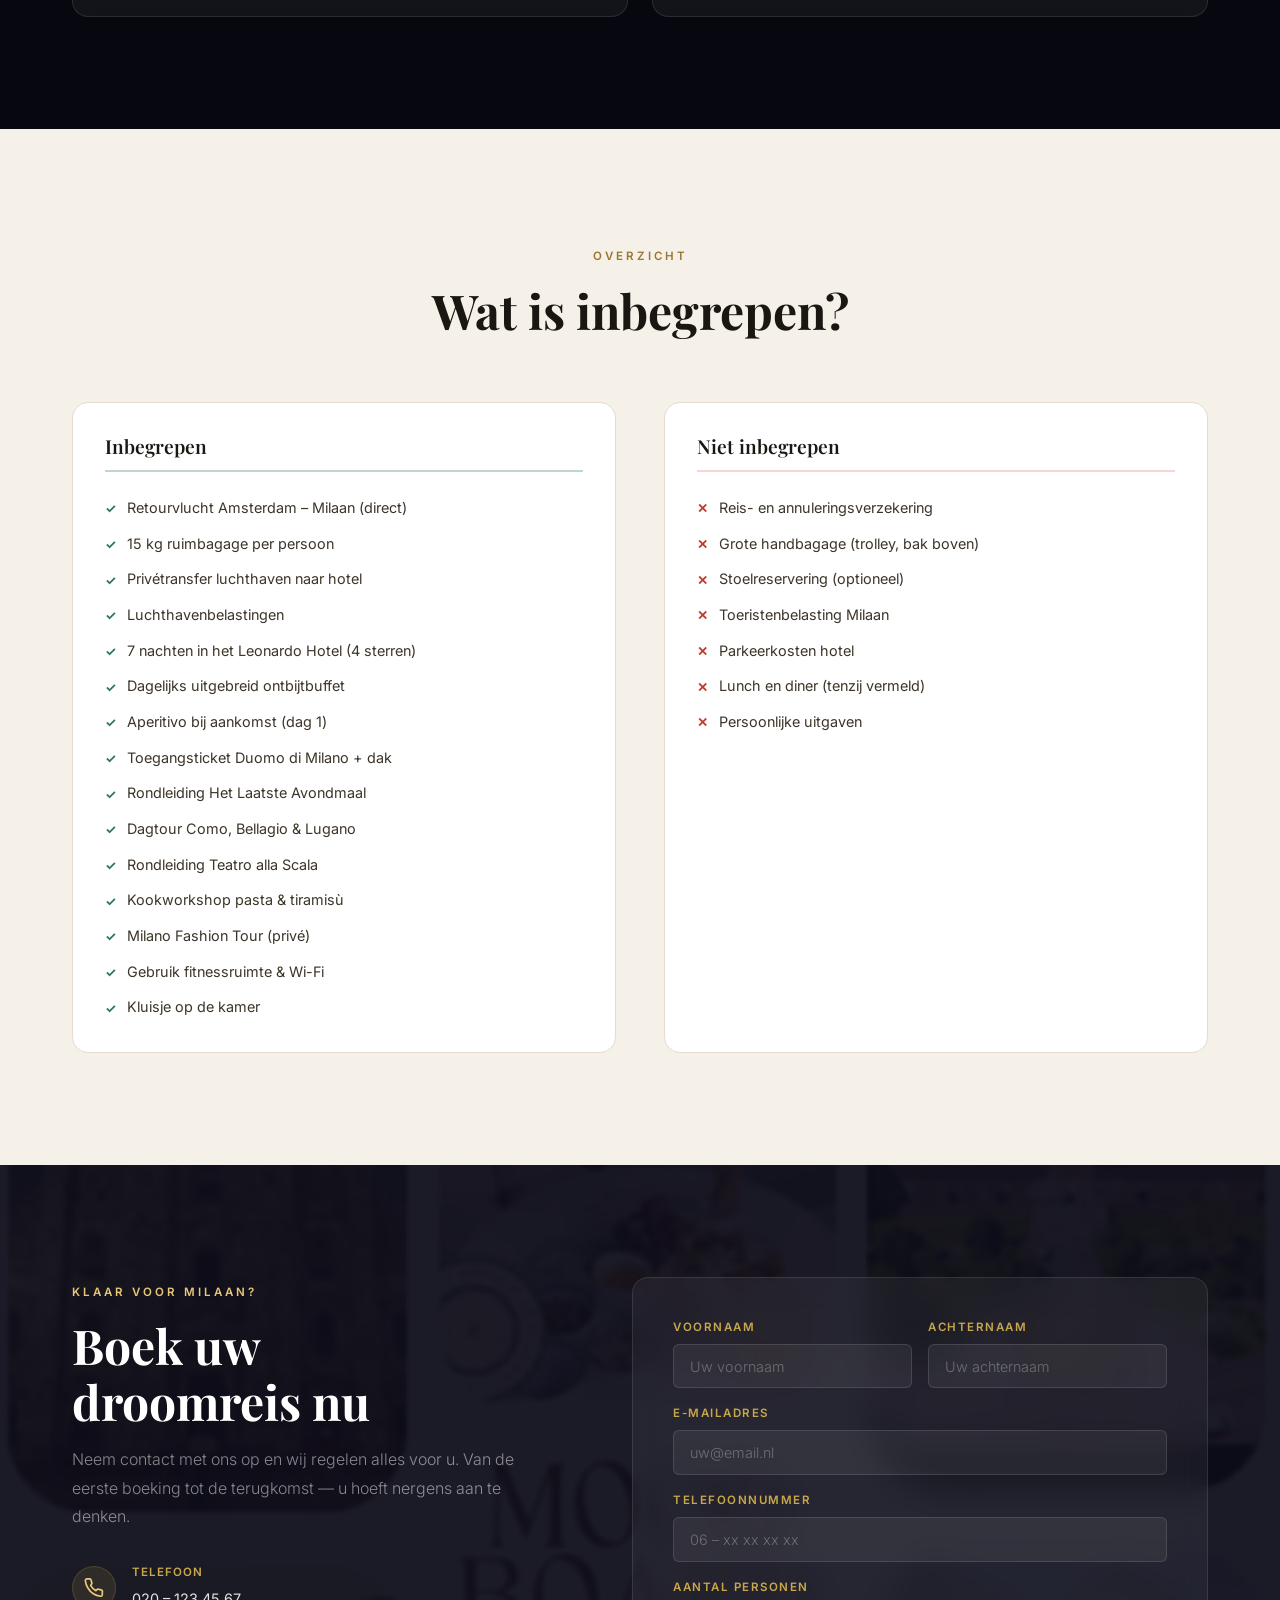
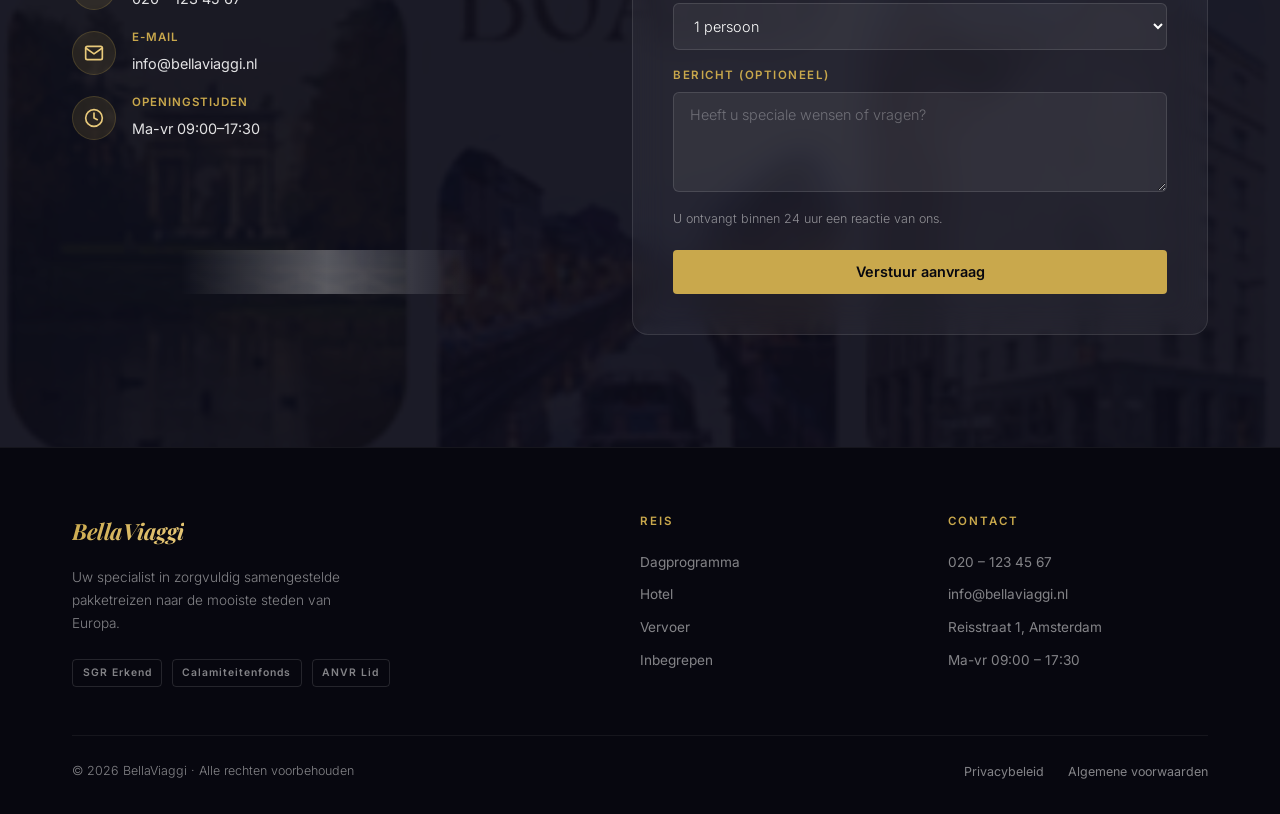
==== commit 38c62a36: "Feature: radicale thema layouts + twinkle fix + 4e Neo Milano thema Twinkle fix: - Particles nu posi" ====
--- a/index.html
+++ b/index.html
@@ -26,6 +26,7 @@
         <button class="theme-btn active" data-theme="dark"  title="Milaan Nacht"><span class="theme-dot"></span></button>
         <button class="theme-btn"        data-theme="creme" title="Crème Classique"><span class="theme-dot"></span></button>
         <button class="theme-btn"        data-theme="azure" title="Azurro Milano"><span class="theme-dot"></span></button>
+        <button class="theme-btn"        data-theme="neo"   title="Neo Milano"><span class="theme-dot"></span></button>
       </div>
       <button class="hamburger" id="hamburger" aria-label="Menu">
         <span></span><span></span><span></span>
--- a/style.css
+++ b/style.css
@@ -1275,7 +1275,7 @@
   100% { opacity: 0; transform: scale(0.1); }
 }
 .particle {
-  position: absolute;
+  position: fixed;
   pointer-events: none;
   width: 5px; height: 5px;
   border-radius: 50%;
@@ -1283,8 +1283,8 @@
   animation:
     twinkle var(--twinkle-duration, 0.5s) infinite alternate ease-in-out,
     fadeToTransparent var(--fade-duration, 900ms) forwards;
-  z-index: 10;
-  box-shadow: 0 0 4px 1px var(--gold);
+  z-index: 9999;
+  box-shadow: 0 0 5px 2px var(--gold);
 }
 #submit-btn { position: relative; overflow: visible; }
 
@@ -1497,3 +1497,489 @@
 }
 [data-theme="azure"] .btn-secondary { border-radius: 3px; }
 [data-theme="azure"] h2 { letter-spacing: 0.07em; }
+
+/* =============================================
+   CRÈME — LOOK & FEEL LAYOUT OVERRIDES
+   Redactioneel / Editorial Magazine stijl
+   ============================================= */
+
+/* Hero: groot, gecentreerd, italic */
+[data-theme="creme"] .hero-content { text-align: center; max-width: 840px; margin: 0 auto; }
+[data-theme="creme"] .hero-content::before {
+  content: '—  M I L A N O  —';
+  display: block;
+  font-size: 0.65rem;
+  letter-spacing: 0.55em;
+  color: var(--gold-dark);
+  margin-bottom: 1.8rem;
+}
+[data-theme="creme"] .hero-content h1 {
+  font-style: italic;
+  font-size: clamp(3rem, 7vw, 6.5rem);
+  letter-spacing: -0.02em;
+}
+[data-theme="creme"] .hero-cta { justify-content: center; }
+[data-theme="creme"] .hero-badges { justify-content: center; }
+
+/* Section headers: gecentreerd met decoratieve lijn */
+[data-theme="creme"] .section-header {
+  text-align: center;
+  max-width: 720px;
+  margin-left: auto;
+  margin-right: auto;
+}
+[data-theme="creme"] .section-header::after {
+  content: '';
+  display: block;
+  width: 48px;
+  height: 1px;
+  background: var(--gold-dark);
+  margin: 1.6rem auto 0;
+}
+
+/* Timeline: gestapeld, marker bovenin (geen verticale lijn) */
+[data-theme="creme"] .timeline::before { display: none; }
+[data-theme="creme"] .timeline-item {
+  flex-direction: column;
+  gap: 0;
+  padding: 2.8rem 0;
+  border-bottom: 1px solid var(--cream-3);
+}
+[data-theme="creme"] .day-marker {
+  flex-direction: row;
+  align-items: center;
+  gap: 1.2rem;
+  width: auto;
+  padding: 0 0 1.2rem 0;
+}
+[data-theme="creme"] .day-num {
+  background: transparent;
+  border: 2px solid var(--gold-dark);
+  color: var(--gold-dark);
+  box-shadow: none;
+}
+[data-theme="creme"] .day-date { text-align: left; margin-top: 0; color: rgba(26,18,5,0.5); }
+[data-theme="creme"] .day-card {
+  width: 100%;
+  flex: unset;
+  border-radius: 0;
+  border: none;
+  background: transparent;
+  backdrop-filter: none;
+  box-shadow: none;
+}
+[data-theme="creme"] .day-card:hover { transform: none; box-shadow: none; }
+[data-theme="creme"] .day-card-header {
+  background: transparent;
+  border-bottom: 1px solid var(--cream-3);
+  padding: 0 0 1rem;
+}
+[data-theme="creme"] .day-card-header h3 { color: #1a1205; font-size: 1.3rem; font-style: italic; }
+[data-theme="creme"] .day-card-img { border-radius: 8px; overflow: hidden; max-height: 320px; }
+[data-theme="creme"] .day-card-body { padding: 1rem 0; }
+[data-theme="creme"] .day-card-body p { color: #3d3529; }
+
+/* Boeken: gecentreerd magazine kolom */
+[data-theme="creme"] .boeken-inner {
+  grid-template-columns: 1fr;
+  max-width: 700px;
+  margin: 0 auto;
+  gap: 2.5rem;
+}
+[data-theme="creme"] .boeken-text { text-align: center; }
+[data-theme="creme"] .boeken-text::before {
+  content: '\201C';
+  display: block;
+  font-family: 'Playfair Display', serif;
+  font-size: 7rem;
+  line-height: 0.6;
+  color: var(--gold-dark);
+  opacity: 0.18;
+  margin-bottom: 0.5rem;
+}
+[data-theme="creme"] .contact-list { justify-content: center; }
+
+/* =============================================
+   AZURE — LAYOUT OVERRIDES
+   Tech / Dashboard stijl
+   ============================================= */
+--azure-neon:  #00d4ff;
+--azure-mono: 'Courier New', Consolas, monospace;
+
+/* Body graph-paper textuur */
+[data-theme="azure"] body {
+  background-image:
+    repeating-linear-gradient(0deg,  transparent, transparent 39px, rgba(74,159,212,0.04) 40px),
+    repeating-linear-gradient(90deg, transparent, transparent 39px, rgba(74,159,212,0.04) 40px);
+  background-size: 40px 40px;
+}
+
+/* Hero: left-aligned, uppercase, technisch */
+[data-theme="azure"] .hero-content { text-align: left; max-width: 720px; }
+[data-theme="azure"] .hero-content h1 {
+  font-family: 'Inter', sans-serif;
+  font-weight: 800;
+  font-size: clamp(2rem, 5vw, 4.2rem);
+  letter-spacing: -0.03em;
+  text-transform: uppercase;
+  font-style: normal;
+}
+[data-theme="azure"] .hero-label { font-family: Consolas, monospace; letter-spacing: 0.18em; font-size: 0.65rem; color: #00d4ff; }
+
+/* Strip: compact, links uitgelijnd, monospace labels */
+[data-theme="azure"] .strip-item { flex-direction: column; align-items: flex-start; padding: 1.3rem 1.5rem; }
+[data-theme="azure"] .strip-item strong { font-family: Consolas, monospace; font-size: 0.58rem; letter-spacing: 0.22em; text-transform: uppercase; }
+[data-theme="azure"] .strip-item span { font-size: 1.05rem; font-weight: 600; color: #00d4ff; }
+
+/* Timeline: 4-koloms dashboard grid */
+[data-theme="azure"] .timeline {
+  display: grid;
+  grid-template-columns: repeat(4, 1fr);
+  gap: 1px;
+  background: rgba(74,159,212,0.14);
+  flex-direction: unset;
+}
+[data-theme="azure"] .timeline::before { display: none; }
+[data-theme="azure"] .timeline-item {
+  flex-direction: column;
+  gap: 0;
+  padding: 0;
+  background: var(--dark-2);
+}
+[data-theme="azure"] .day-marker {
+  flex-direction: row;
+  align-items: center;
+  gap: 0.6rem;
+  width: 100%;
+  padding: 0.75rem 1rem;
+  background: rgba(74,159,212,0.08);
+  border-bottom: 1px solid rgba(74,159,212,0.20);
+}
+[data-theme="azure"] .day-num {
+  width: 26px; height: 26px;
+  font-size: 0.72rem;
+  border-radius: 3px;
+}
+[data-theme="azure"] .day-date { text-align: left; margin-top: 0; font-family: Consolas, monospace; font-size: 0.58rem; letter-spacing: 0.05em; }
+[data-theme="azure"] .day-card { border-radius: 0; border: none; }
+[data-theme="azure"] .day-card-img img { height: 120px; }
+[data-theme="azure"] .day-card-header { padding: 0.75rem 1rem; border-radius: 0; }
+[data-theme="azure"] .day-card-header h3 { font-size: 0.82rem; line-height: 1.35; }
+[data-theme="azure"] .day-card-body { padding: 0.75rem 1rem; }
+[data-theme="azure"] .day-card-body p { font-size: 0.75rem; line-height: 1.5; }
+
+/* Facilities: alle 6 in één rij */
+[data-theme="azure"] .facilities-grid { grid-template-columns: repeat(6, 1fr); }
+[data-theme="azure"] .facility { border-radius: 3px; }
+[data-theme="azure"] .facility strong,
+[data-theme="azure"] .facility small { font-family: Consolas, monospace; font-size: 0.62rem; }
+
+/* Form: monospace inputs */
+[data-theme="azure"] .form-group input,
+[data-theme="azure"] .form-group select,
+[data-theme="azure"] .form-group textarea { font-family: Consolas, monospace; font-size: 0.83rem; }
+
+/* Azure media queries (timeline terugval) */
+@media (max-width: 900px) {
+  [data-theme="azure"] .timeline { grid-template-columns: repeat(2, 1fr); }
+  [data-theme="azure"] .facilities-grid { grid-template-columns: repeat(3, 1fr); }
+}
+@media (max-width: 480px) {
+  [data-theme="azure"] .timeline { grid-template-columns: 1fr; }
+}
+
+/* =============================================
+   THEMA 4 — NEO MILANO
+   2026 Bento Neon: animated mesh, bento grid,
+   oversized type, neon glow, conic borders
+   ============================================= */
+
+/* Nieuwe keyframes */
+@keyframes meshShift {
+  0%, 100% { background-position: 0% 50%; }
+  50%       { background-position: 100% 50%; }
+}
+@keyframes neonPulse {
+  0%, 100% { box-shadow: 0 0 10px rgba(155,93,229,0.4), 0 0 24px rgba(155,93,229,0.15); }
+  50%       { box-shadow: 0 0 24px rgba(155,93,229,0.8), 0 0 50px rgba(241,91,181,0.35), 0 0 80px rgba(0,245,255,0.10); }
+}
+@keyframes textShimmerNeo {
+  0%   { background-position: -200% center; }
+  100% { background-position:  200% center; }
+}
+@keyframes borderRotate {
+  to { --border-angle: 360deg; }
+}
+@keyframes neoMarquee {
+  0%   { transform: translateX(0); }
+  100% { transform: translateX(-50%); }
+}
+
+[data-theme="neo"] {
+  --neo-bg:       #0e0618;
+  --neo-surface:  #160d2a;
+  --neo-violet:   #9b5de5;
+  --neo-pink:     #f15bb5;
+  --neo-cyan:     #00f5ff;
+  --gold:         #9b5de5;
+  --gold-light:   #c084fc;
+  --gold-dark:    #7c3aed;
+  --dark-1:       #0e0618;
+  --dark-2:       #160d2a;
+  --dark-3:       #1e1235;
+  --glass:        rgba(155,93,229,0.08);
+  --glass-border: rgba(155,93,229,0.22);
+  --glass-hover:  rgba(155,93,229,0.14);
+  --swirl-a:      #9b5de5;
+  --swirl-b:      #f15bb5;
+  --swirl-c:      #00f5ff;
+  --radius:       12px;
+  --radius-lg:    20px;
+  --text-light:   rgba(255,255,255,0.90);
+  --text-muted:   rgba(200,180,255,0.55);
+}
+
+/* Swirl intenser in Neo */
+[data-theme="neo"] .swirl-blob { opacity: 0.55; filter: blur(70px); }
+
+/* Body: animated mesh gradient */
+[data-theme="neo"] body {
+  background: linear-gradient(-45deg, #0e0618, #1a0533, #0d1b4b, #2d1065, #0e0618);
+  background-size: 400% 400%;
+  animation: meshShift 16s ease infinite;
+}
+
+/* Navbar */
+[data-theme="neo"] .navbar.scrolled {
+  background: rgba(14,6,24,0.93);
+  border-bottom: 1px solid rgba(155,93,229,0.25);
+  box-shadow: 0 0 30px rgba(155,93,229,0.10);
+}
+[data-theme="neo"] .nav-links a::after { background: var(--neo-violet); }
+
+/* Hero: ultra-oversized typografie */
+[data-theme="neo"] .hero-overlay {
+  background: linear-gradient(to bottom, rgba(14,6,24,0.30) 0%, rgba(14,6,24,0.08) 45%, rgba(14,6,24,0.90) 100%);
+}
+[data-theme="neo"] .hero-content { text-align: left; padding-left: 1vw; }
+[data-theme="neo"] .hero-content h1 {
+  font-size: clamp(3.5rem, 10vw, 9rem);
+  font-weight: 900;
+  line-height: 0.90;
+  letter-spacing: -0.04em;
+  text-transform: uppercase;
+}
+[data-theme="neo"] .hero-content h1 .gold-text {
+  background: linear-gradient(90deg, #9b5de5 0%, #f15bb5 35%, #00f5ff 65%, #9b5de5 100%);
+  background-size: 200% auto;
+  -webkit-background-clip: text;
+  -webkit-text-fill-color: transparent;
+  background-clip: text;
+  animation: textShimmerNeo 4s linear infinite;
+}
+[data-theme="neo"] .hero-label { color: var(--neo-cyan); letter-spacing: 0.3em; font-size: 0.62rem; }
+[data-theme="neo"] .badge { background: rgba(155,93,229,0.12); border-color: rgba(155,93,229,0.35); }
+
+/* Strip: neon ticker */
+[data-theme="neo"] .strip {
+  background: rgba(14,6,24,0.85);
+  border-top: 1px solid rgba(155,93,229,0.25);
+  border-bottom: 1px solid rgba(155,93,229,0.25);
+  overflow: hidden;
+  flex-wrap: nowrap;
+  justify-content: flex-start;
+}
+[data-theme="neo"] .neo-strip-track {
+  display: flex;
+  flex-wrap: nowrap;
+  animation: neoMarquee 24s linear infinite;
+}
+[data-theme="neo"] .neo-strip-track:hover { animation-play-state: paused; }
+[data-theme="neo"] .strip-item { flex-shrink: 0; min-width: 220px; border-right: 1px solid rgba(155,93,229,0.15); }
+[data-theme="neo"] .strip-icon { background: rgba(155,93,229,0.12); }
+[data-theme="neo"] .strip-icon svg { stroke: var(--neo-violet); }
+[data-theme="neo"] .strip-item strong { color: var(--neo-cyan); letter-spacing: 0.25em; font-size: 0.58rem; }
+[data-theme="neo"] .strip-item span { color: #fff; }
+
+/* Timeline: Bento grid */
+[data-theme="neo"] .programma .container { max-width: 1400px; }
+[data-theme="neo"] .timeline {
+  display: grid;
+  grid-template-columns: repeat(3, 1fr);
+  gap: 16px;
+  flex-direction: unset;
+  position: static;
+}
+[data-theme="neo"] .timeline::before { display: none; }
+[data-theme="neo"] .timeline-item {
+  position: relative;
+  display: flex;
+  flex-direction: column;
+  min-height: 300px;
+  gap: 0;
+  padding: 0;
+}
+
+/* Bento spanning */
+[data-theme="neo"] .timeline-item:nth-child(1) { grid-column: span 2; min-height: 360px; }
+[data-theme="neo"] .timeline-item:nth-child(3) { grid-row: span 2; }
+[data-theme="neo"] .timeline-item:nth-child(5) { grid-column: span 2; }
+[data-theme="neo"] .timeline-item:nth-child(7) { grid-column: span 2; }
+
+/* Day-marker als absolute overlay */
+[data-theme="neo"] .day-marker {
+  position: absolute;
+  top: 0.8rem;
+  left: 0.8rem;
+  z-index: 4;
+  flex-direction: row;
+  align-items: center;
+  gap: 0.5rem;
+  width: auto;
+  padding-top: 0;
+}
+[data-theme="neo"] .day-num {
+  width: 32px; height: 32px;
+  font-size: 0.78rem;
+  border-radius: 8px;
+  background: linear-gradient(135deg, var(--neo-violet), var(--neo-pink));
+  color: #fff;
+  box-shadow: 0 0 12px rgba(155,93,229,0.55);
+}
+[data-theme="neo"] .day-date { color: rgba(255,255,255,0.65); font-size: 0.58rem; }
+
+/* Day-card als image-overlay bento cell */
+[data-theme="neo"] .day-card {
+  position: relative;
+  flex: 1;
+  overflow: hidden;
+  border-radius: 14px;
+  border: 1px solid rgba(155,93,229,0.22);
+  background: var(--neo-surface);
+}
+/* Animated conic border via pseudo (verschijnt bij hover) */
+[data-theme="neo"] .day-card::before {
+  content: '';
+  position: absolute;
+  inset: -2px;
+  border-radius: 16px;
+  background: conic-gradient(from 0deg, #9b5de5, #f15bb5, #00f5ff, #9b5de5);
+  z-index: 0;
+  opacity: 0;
+  transition: opacity 0.35s;
+  animation: borderRotate 3s linear infinite paused;
+}
+[data-theme="neo"] .day-card::after {
+  content: '';
+  position: absolute;
+  inset: 1px;
+  border-radius: 13px;
+  background: var(--neo-surface);
+  z-index: 1;
+}
+[data-theme="neo"] .day-card:hover::before { opacity: 1; animation-play-state: running; }
+[data-theme="neo"] .day-card:hover { animation: neonPulse 2s ease-in-out infinite; }
+
+/* Afbeelding vult de hele kaart */
+[data-theme="neo"] .day-card-img {
+  position: absolute;
+  inset: 0;
+  z-index: 2;
+}
+[data-theme="neo"] .day-card-img img { width: 100%; height: 100%; object-fit: cover; opacity: 0.85; }
+
+/* Header als gradient overlay onderaan */
+[data-theme="neo"] .day-card-header {
+  position: absolute;
+  bottom: 0; left: 0; right: 0;
+  z-index: 3;
+  background: linear-gradient(to top, rgba(14,6,24,0.95) 0%, rgba(14,6,24,0.50) 60%, transparent 100%);
+  border-bottom: none;
+  border-radius: 0 0 14px 14px;
+  padding: 2.5rem 1.2rem 1rem;
+}
+[data-theme="neo"] .day-card-header h3 { color: #fff; font-size: 0.95rem; font-weight: 600; }
+[data-theme="neo"] .day-icon { display: none; }
+
+/* Body verbergen (bento = visual, geen tekst body) */
+[data-theme="neo"] .day-card-body { display: none; }
+
+/* Fallback voor kaarten zonder afbeelding */
+[data-theme="neo"] .day-card:not(:has(.day-card-img)) .day-card-header {
+  position: static;
+  background: transparent;
+  padding: 1.2rem;
+}
+[data-theme="neo"] .day-card:not(:has(.day-card-img)) .day-card-body { display: block; padding: 0.75rem 1.2rem; }
+
+/* Hotel */
+[data-theme="neo"] .hotel-img-main {
+  border: 1px solid rgba(155,93,229,0.30);
+  box-shadow: 0 0 40px rgba(155,93,229,0.20);
+}
+[data-theme="neo"] .rating-num { color: var(--neo-violet); }
+[data-theme="neo"] .rating-bar div { background: linear-gradient(to right, var(--neo-violet), var(--neo-cyan)); }
+[data-theme="neo"] .facility {
+  background: rgba(155,93,229,0.06);
+  border-color: rgba(155,93,229,0.18);
+}
+
+/* Booking form */
+[data-theme="neo"] .booking-form {
+  background: var(--neo-surface);
+  border: 1px solid rgba(155,93,229,0.25);
+  border-radius: 20px;
+  box-shadow: 0 0 60px rgba(155,93,229,0.12);
+}
+[data-theme="neo"] .form-group input,
+[data-theme="neo"] .form-group select,
+[data-theme="neo"] .form-group textarea {
+  background: rgba(155,93,229,0.06);
+  border-color: rgba(155,93,229,0.28);
+  color: #fff;
+}
+[data-theme="neo"] .form-group label { color: rgba(200,180,255,0.85); }
+
+/* Knoppen: neon gradient puls */
+[data-theme="neo"] .btn-primary {
+  background: linear-gradient(135deg, var(--neo-violet), var(--neo-pink));
+  border-radius: 6px;
+  box-shadow: 0 0 20px rgba(155,93,229,0.40);
+  animation: neonPulse 3s ease-in-out infinite;
+  color: #fff;
+}
+[data-theme="neo"] .btn-primary:hover {
+  background: linear-gradient(135deg, var(--neo-pink), var(--neo-cyan));
+  transform: translateY(-2px);
+}
+[data-theme="neo"] .btn-secondary { border-color: var(--neo-violet); color: var(--neo-violet); border-radius: 6px; }
+[data-theme="neo"] .btn-nav { background: var(--neo-violet); border-radius: 6px; }
+
+/* Particle kleur Neo */
+[data-theme="neo"] .particle {
+  background: var(--neo-cyan);
+  box-shadow: 0 0 6px 2px var(--neo-violet);
+}
+
+/* Footer Neo */
+[data-theme="neo"] footer { background: #07030e; }
+[data-theme="neo"] .footer-brand .logo { color: var(--neo-violet); }
+
+/* Theme dot Neo */
+.theme-btn[data-theme="neo"] .theme-dot {
+  background: linear-gradient(135deg, #9b5de5, #f15bb5);
+  border: 1px solid rgba(155,93,229,0.55);
+}
+
+/* Neo bento responsive */
+@media (max-width: 900px) {
+  [data-theme="neo"] .timeline { grid-template-columns: repeat(2, 1fr); }
+  [data-theme="neo"] .timeline-item:nth-child(1),
+  [data-theme="neo"] .timeline-item:nth-child(5),
+  [data-theme="neo"] .timeline-item:nth-child(7) { grid-column: span 1; min-height: 260px; }
+  [data-theme="neo"] .timeline-item:nth-child(3) { grid-row: span 1; }
+}
+@media (max-width: 480px) {
+  [data-theme="neo"] .timeline { grid-template-columns: 1fr; }
+  [data-theme="neo"] .hero-content h1 { font-size: clamp(3rem, 14vw, 5rem); }
+}
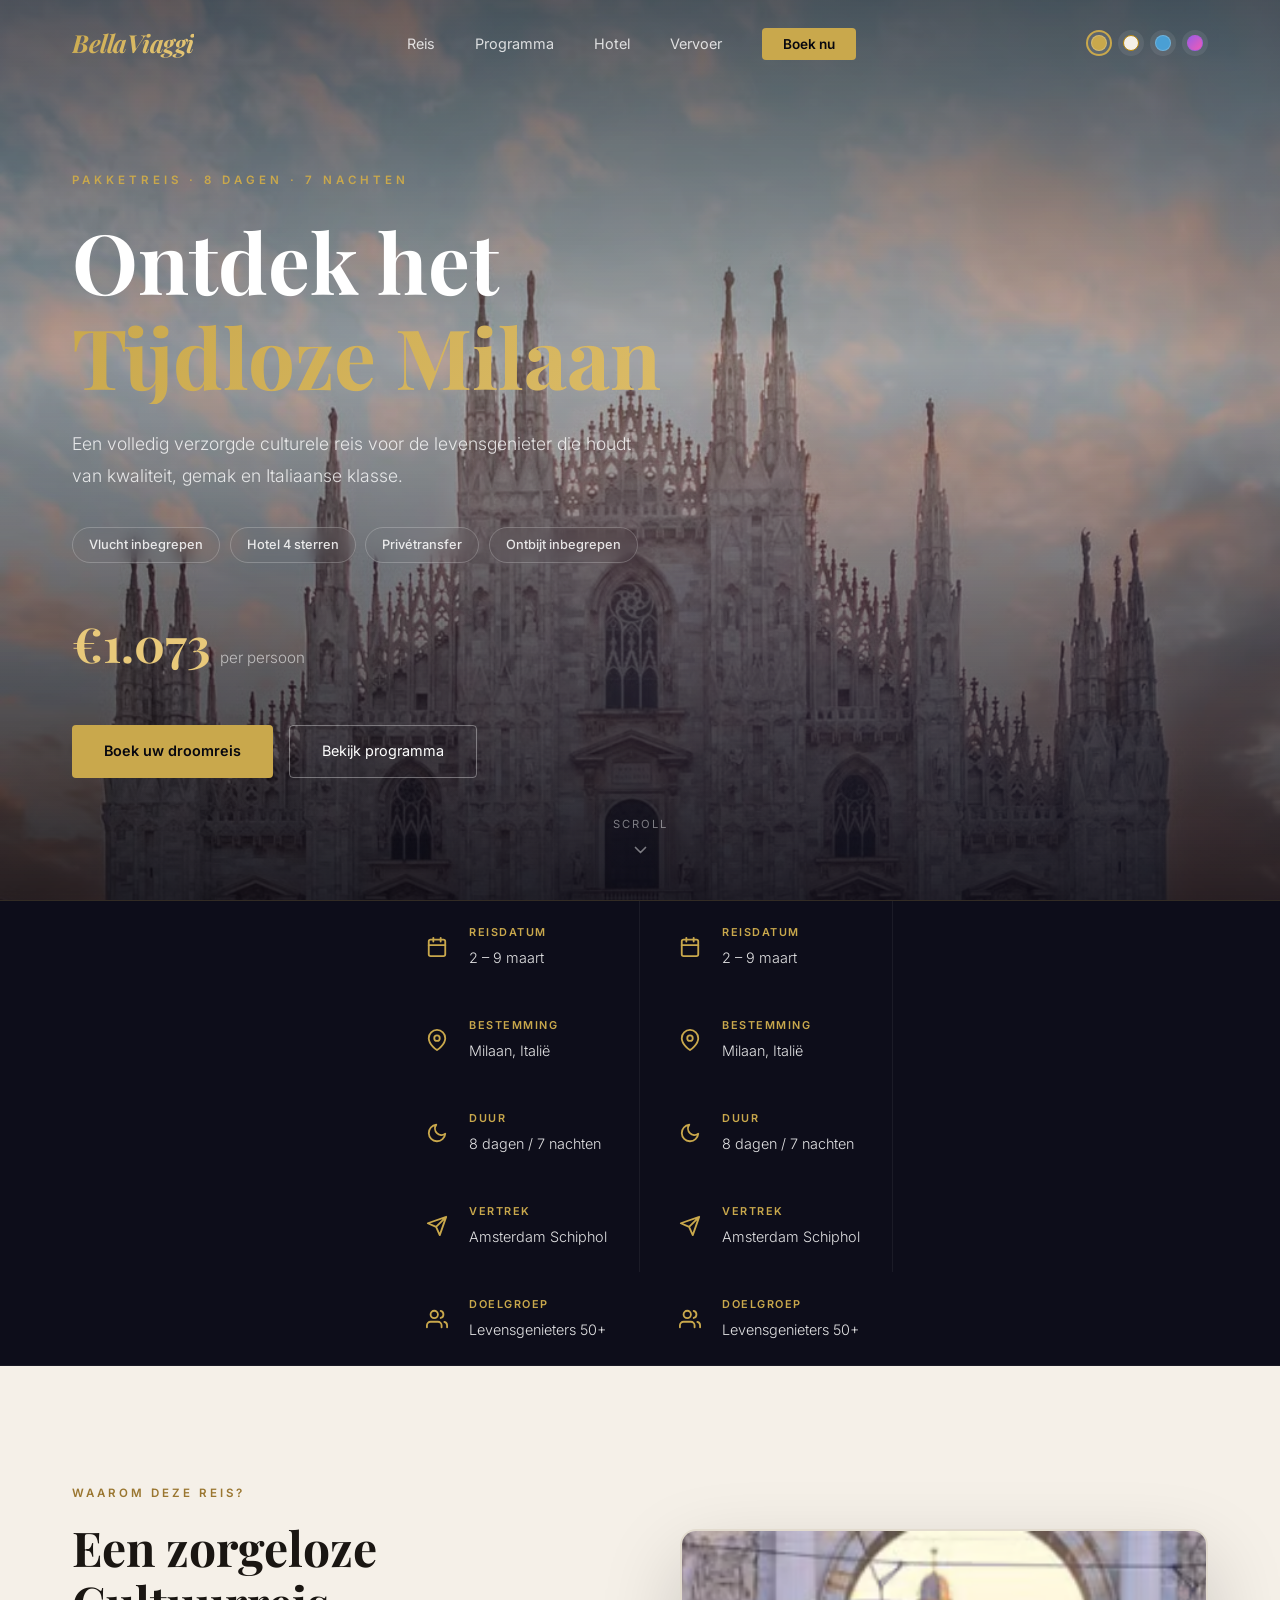
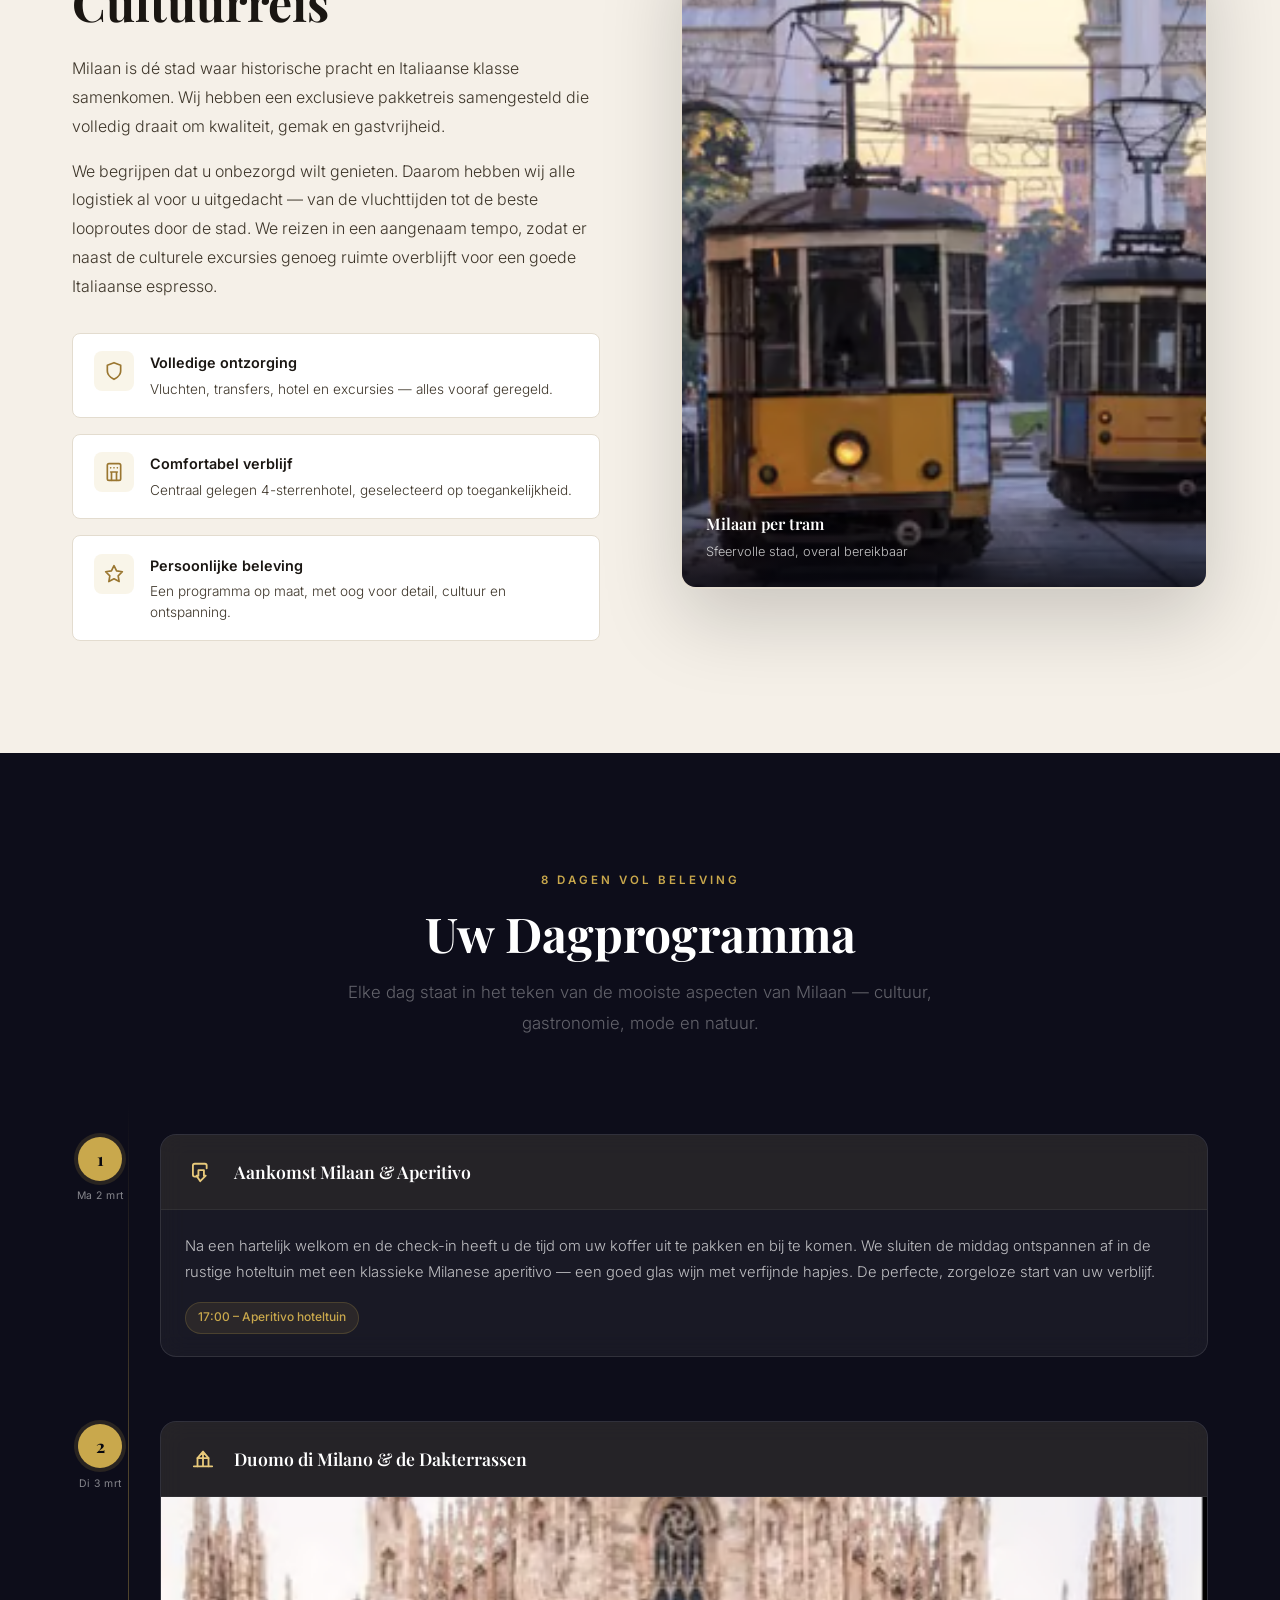
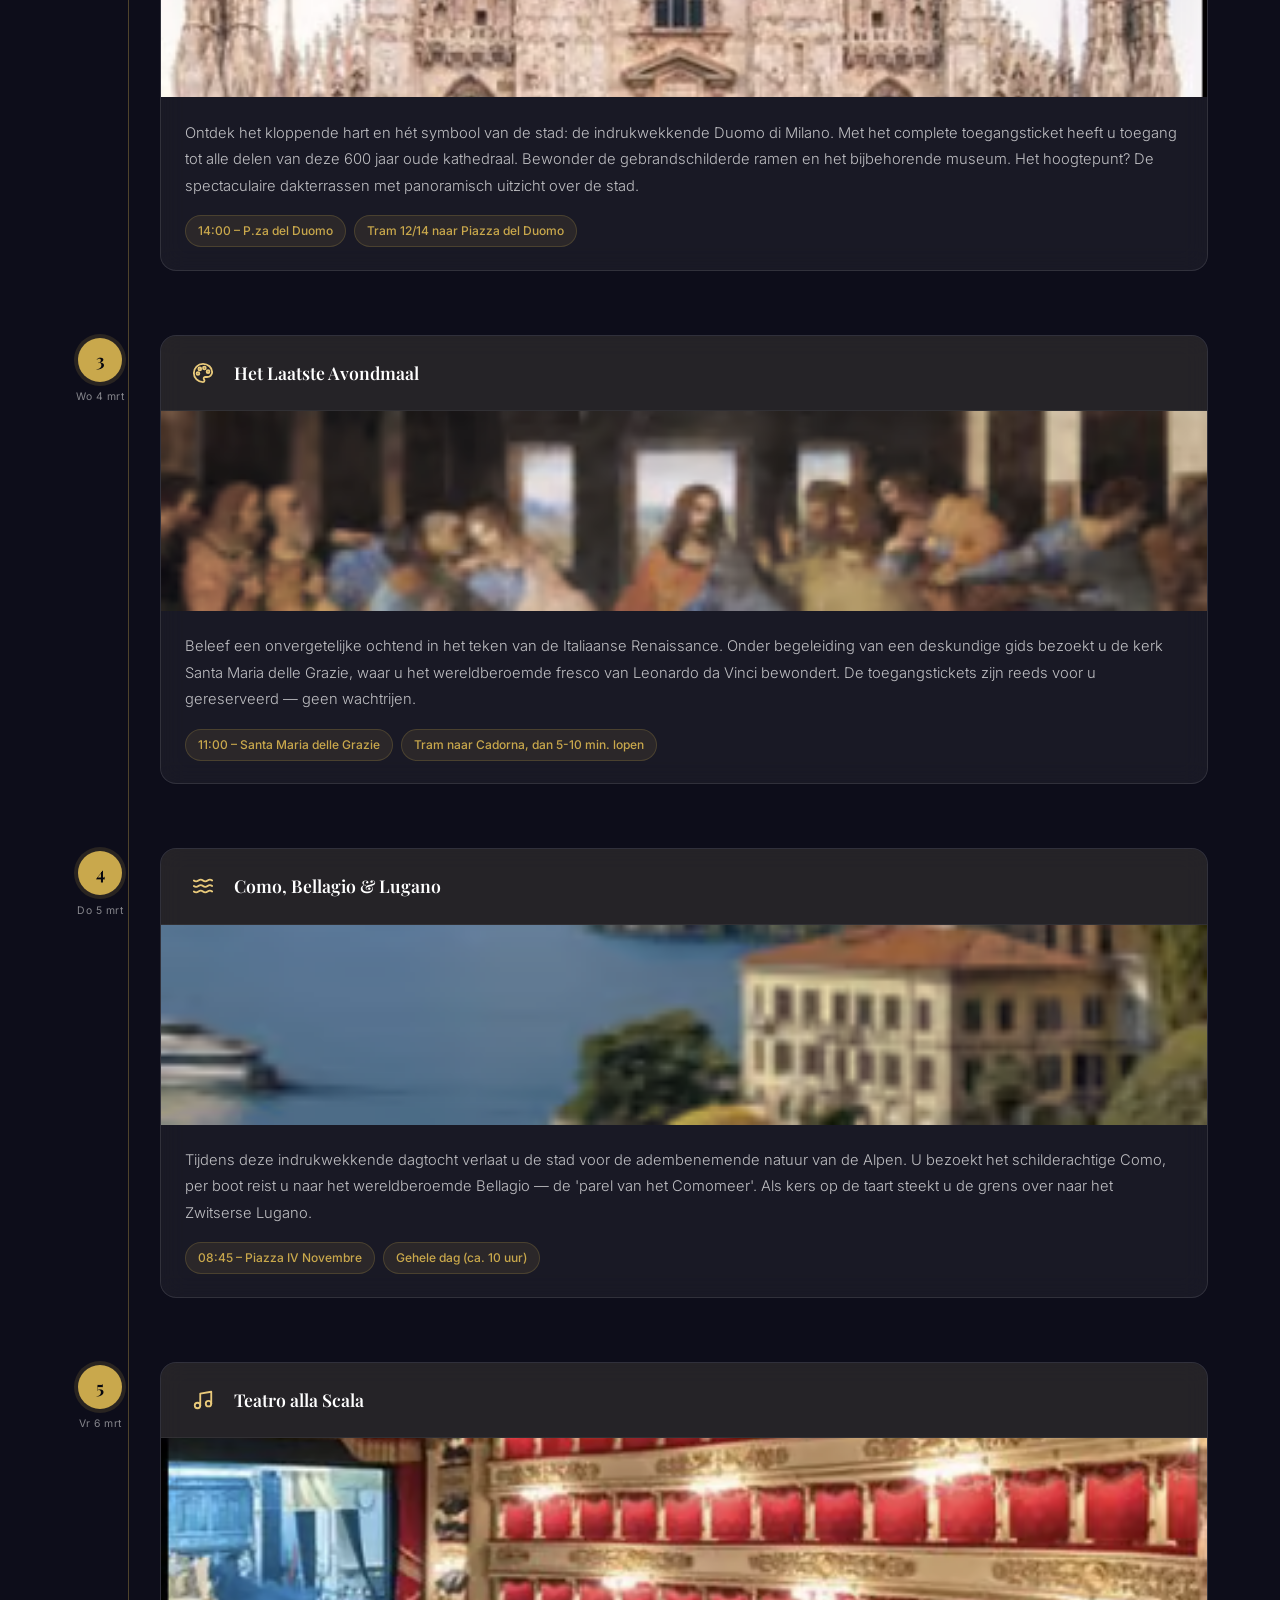
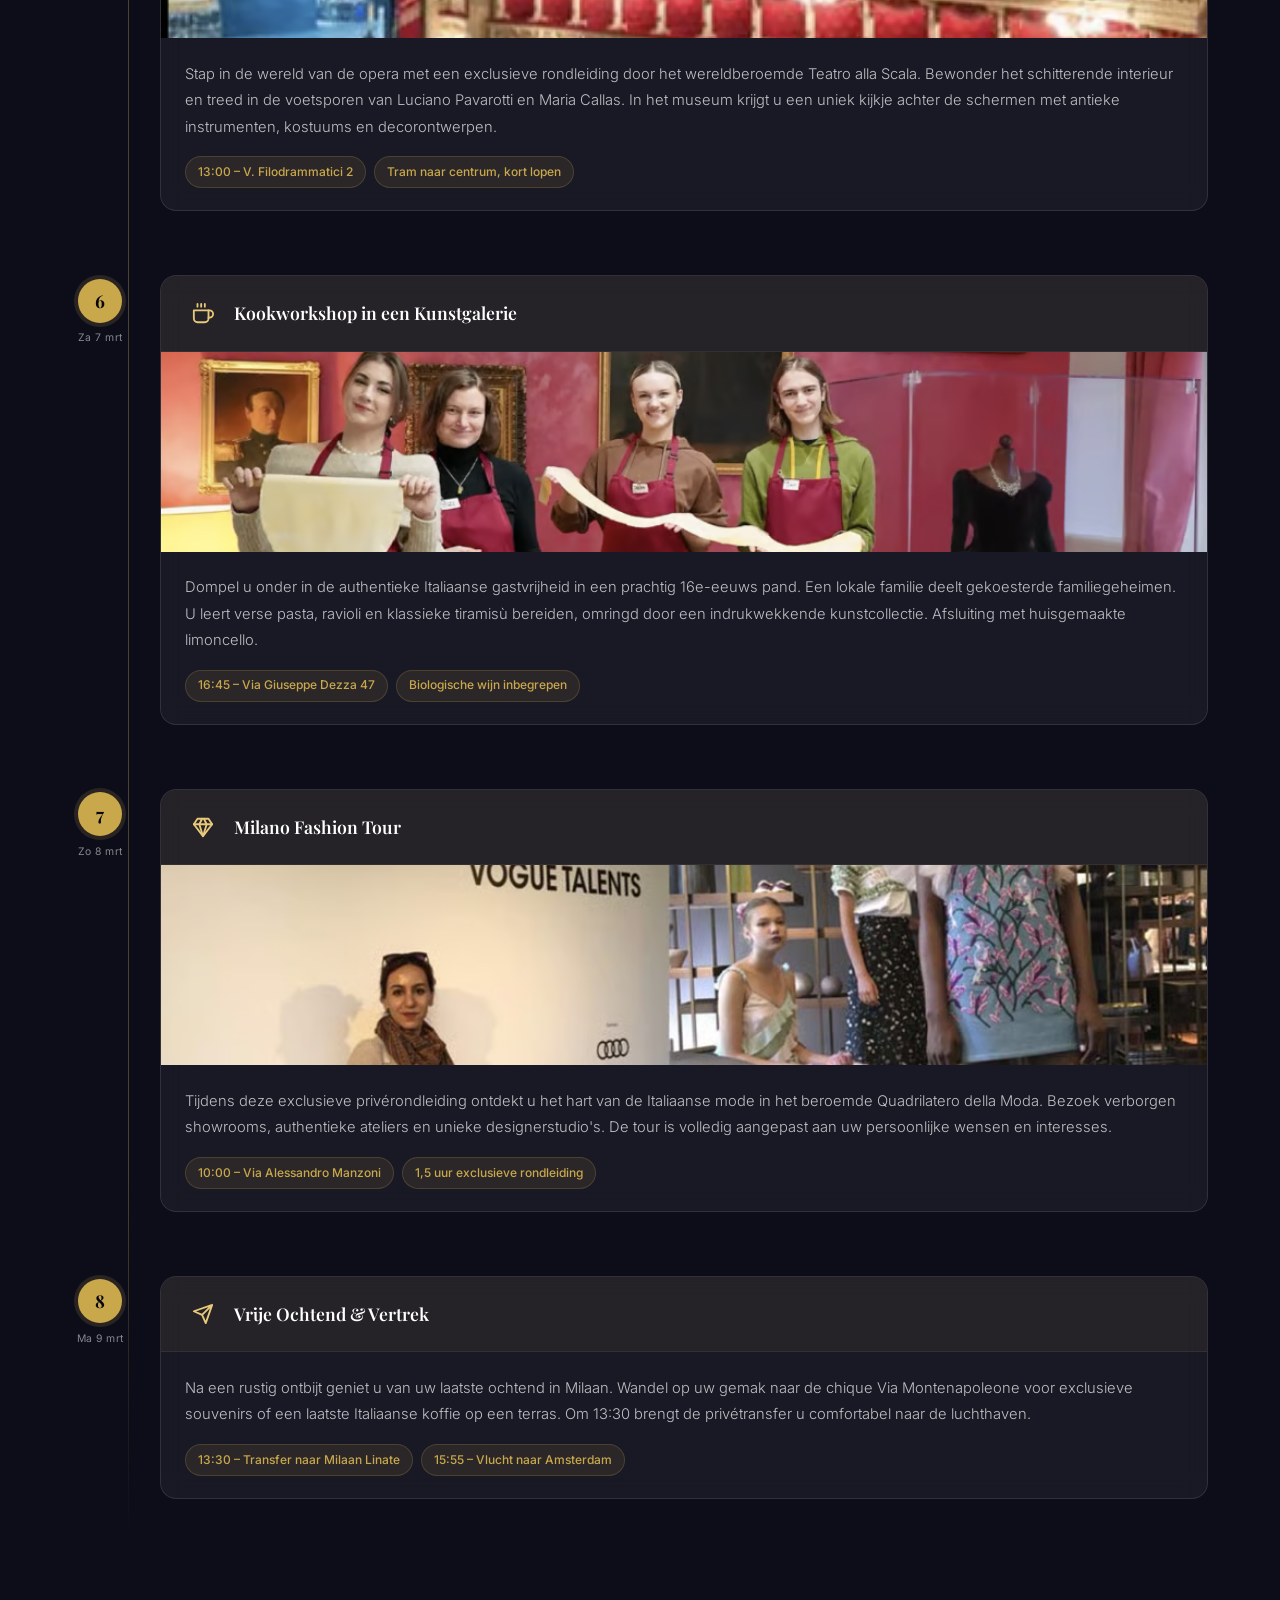
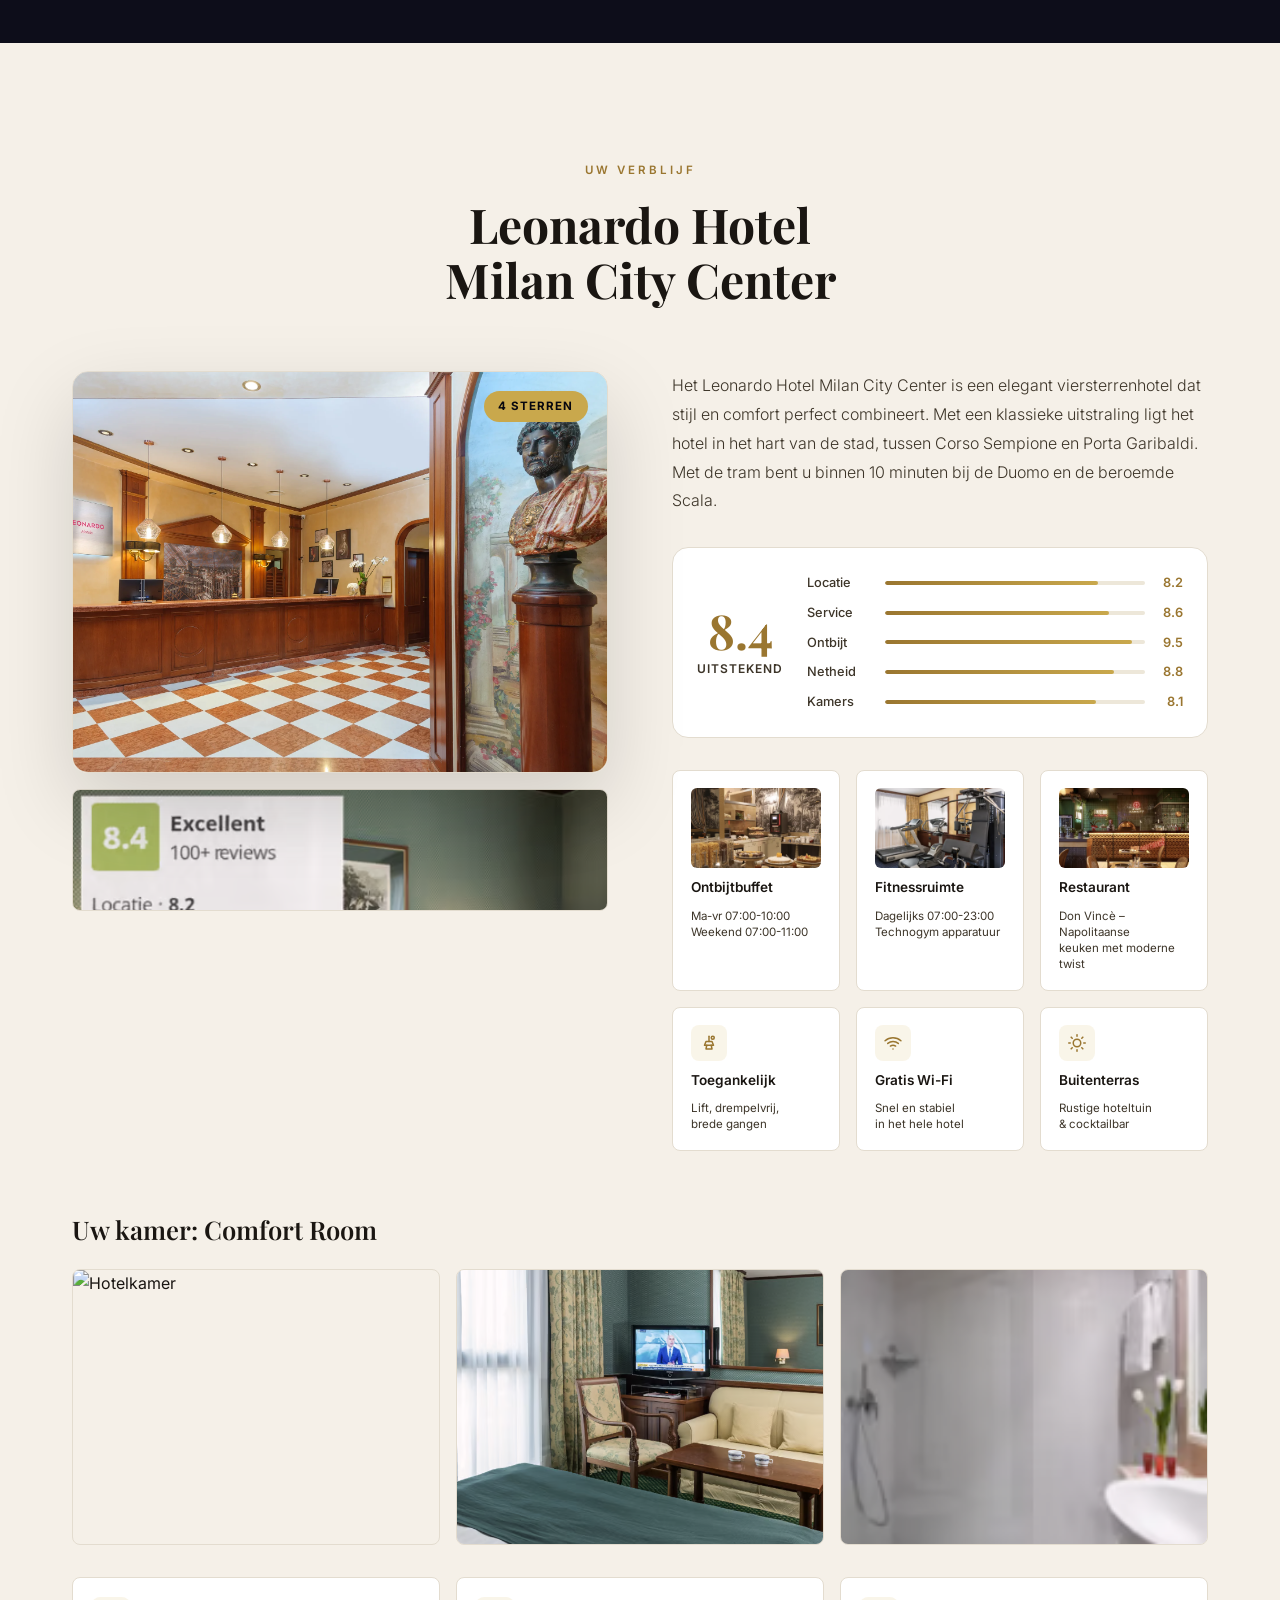
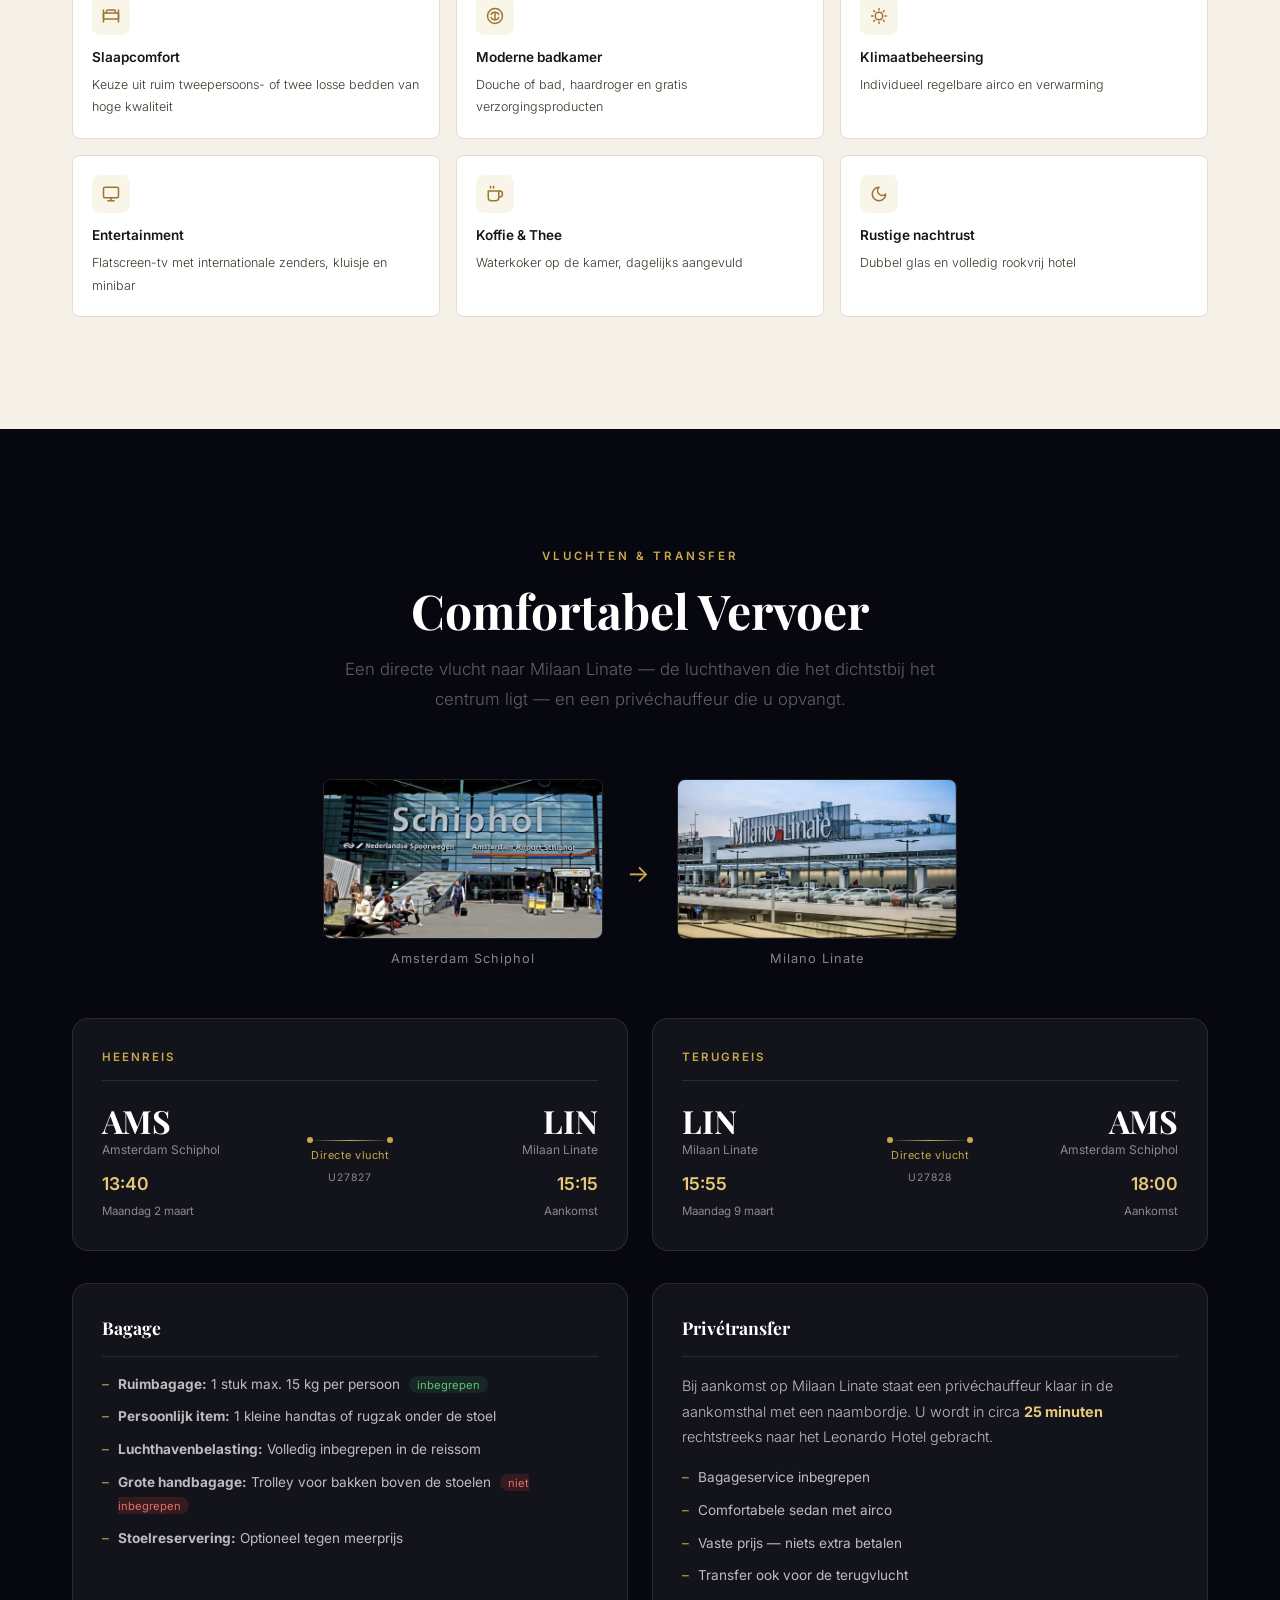
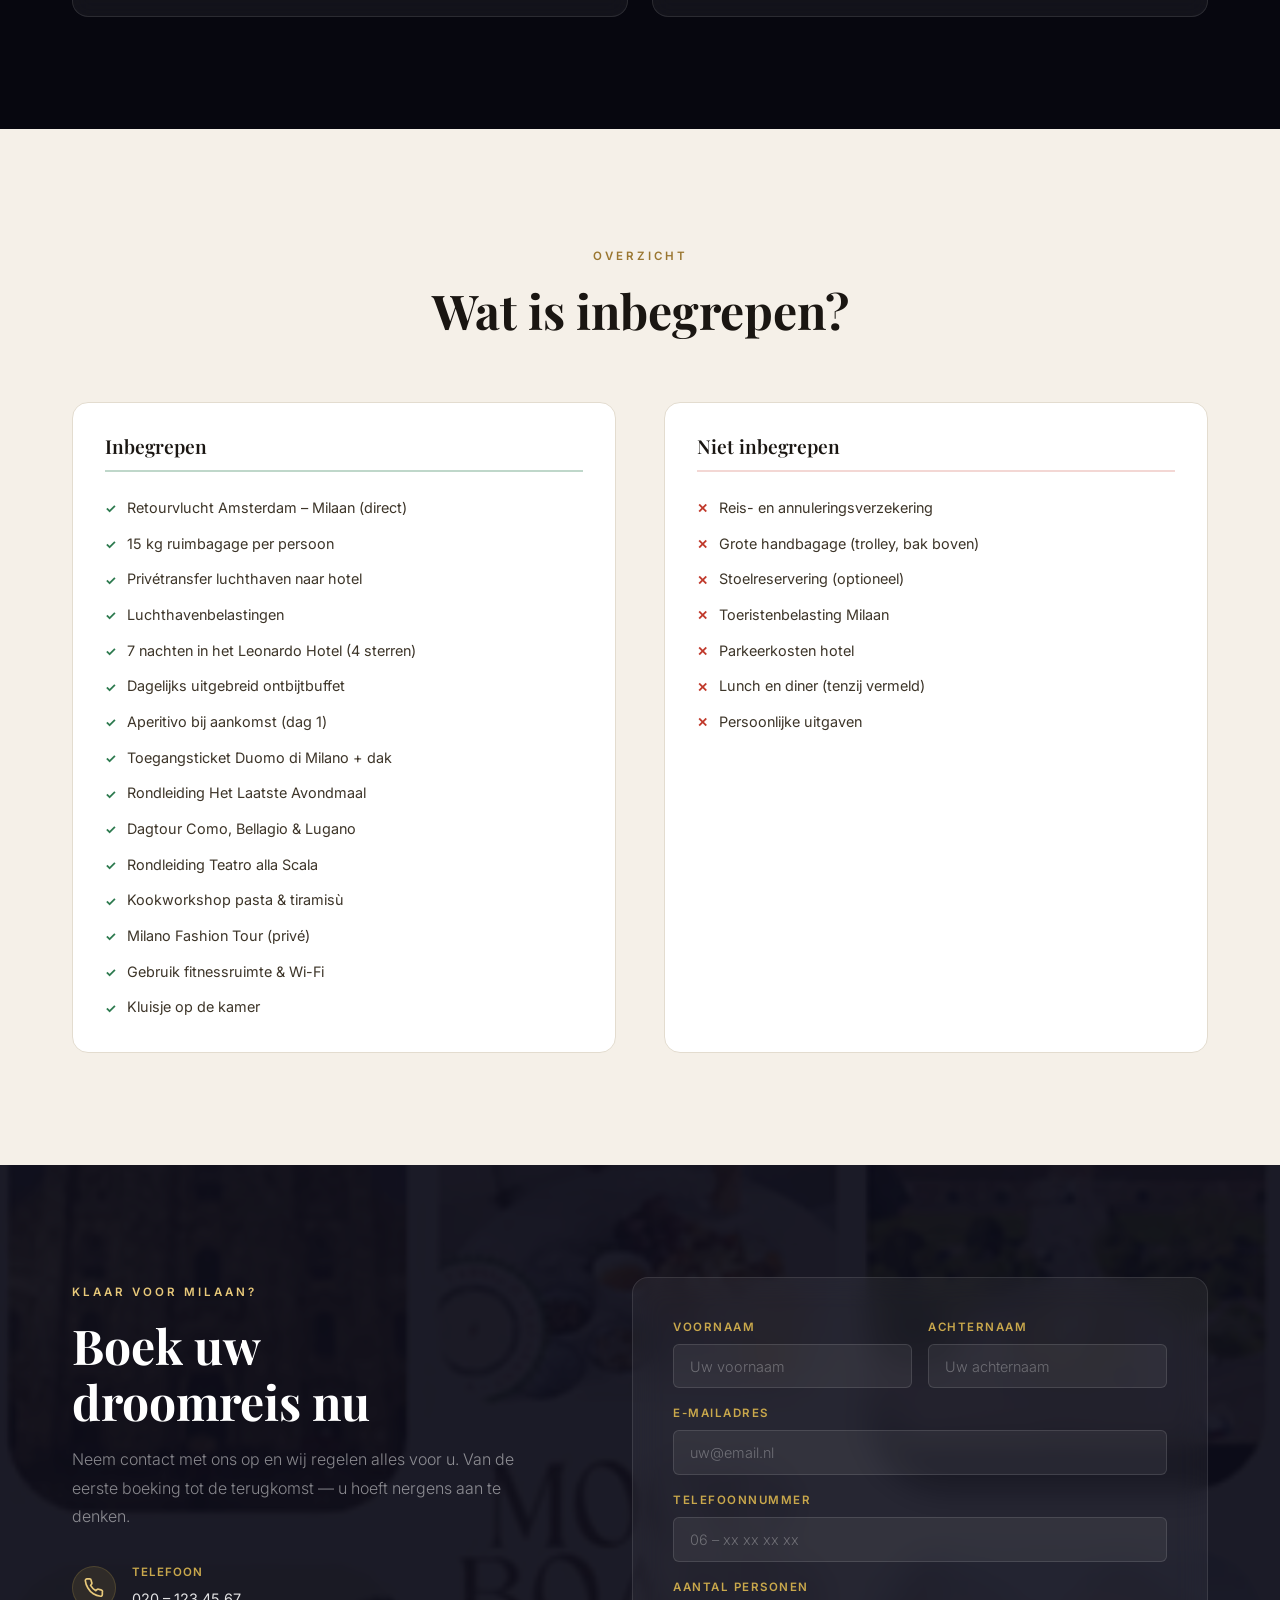
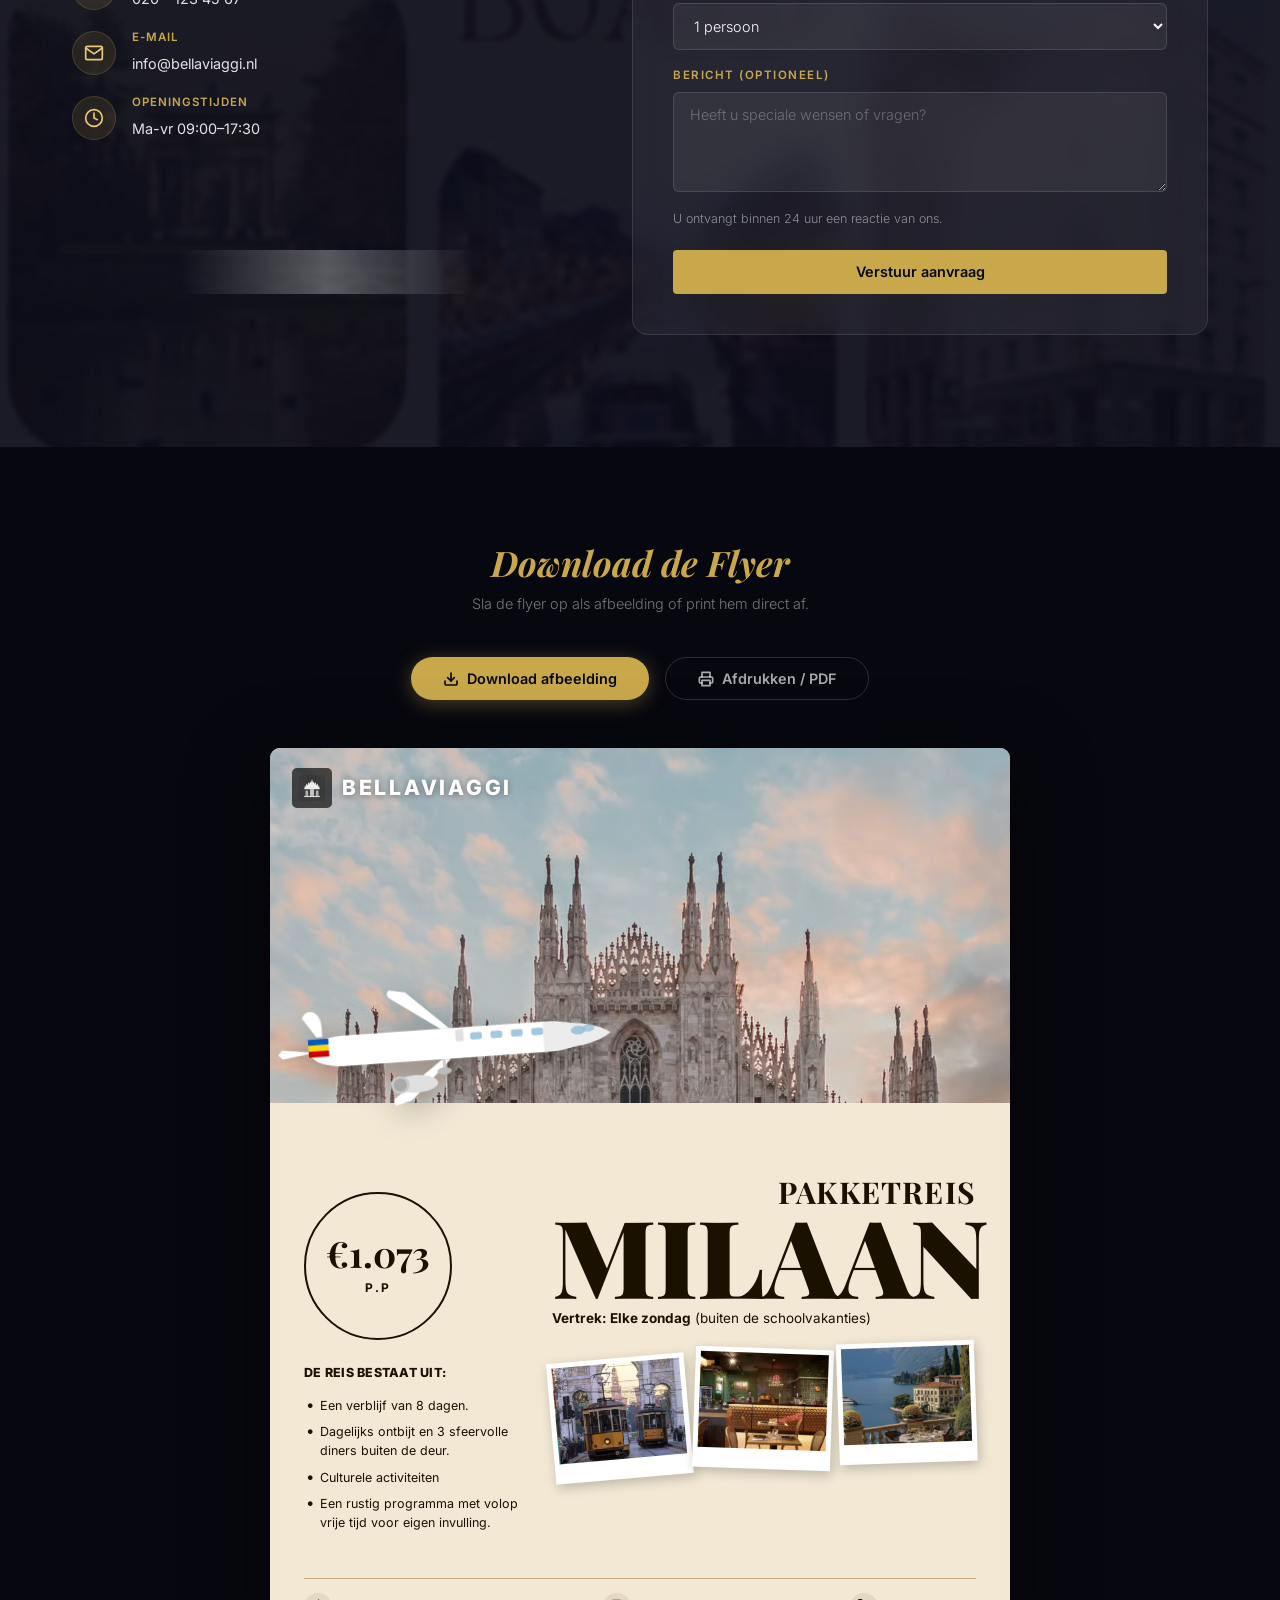
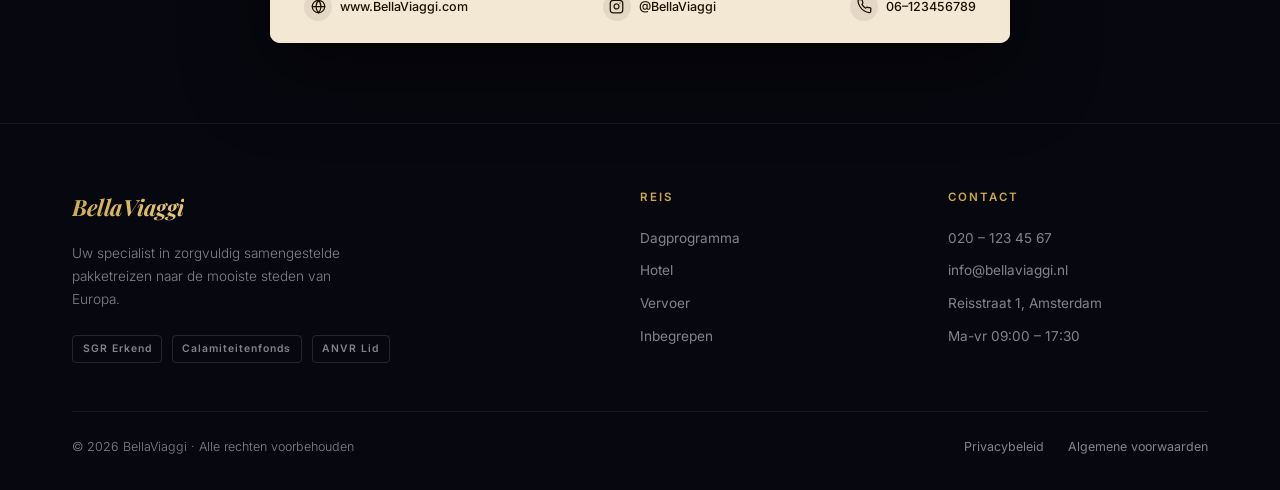
==== commit cedc9e54: "Toevoegen: downloadbare flyer onderaan de website - Nieuwe sectie '#flyer-download' toegevoegd boven" ====
--- a/index.html
+++ b/index.html
@@ -6,8 +6,17 @@
   <title>Ontdek het Tijdloze Milaan | BellaViaggi</title>
   <link rel="preconnect" href="https://fonts.googleapis.com">
   <link rel="preconnect" href="https://fonts.gstatic.com" crossorigin>
-  <link href="https://fonts.googleapis.com/css2?family=Playfair+Display:ital,wght@0,400;0,600;0,700;1,400&family=Inter:wght@300;400;500;600&display=swap" rel="stylesheet">
+  <link href="https://fonts.googleapis.com/css2?family=Playfair+Display:ital,wght@0,400;0,600;0,700;0,900;1,400&family=Inter:wght@300;400;500;600&display=swap" rel="stylesheet">
   <link rel="stylesheet" href="style.css" />
+  <style>
+    @media print {
+      body > *:not(.flyer-section-wrapper) { display: none !important; }
+      .flyer-section-wrapper { padding: 0 !important; background: white !important; }
+      .flyer-section-header, .flyer-dl-btn-wrap { display: none !important; }
+      #flyer { width: 100% !important; box-shadow: none !important; border-radius: 0 !important; }
+      @page { size: A4 portrait; margin: 0; }
+    }
+  </style>
 </head>
 <body>
 
@@ -472,6 +481,168 @@
     </div>
   </section>
 
+  <!-- FLYER DOWNLOAD -->
+  <section class="flyer-section-wrapper" id="flyer-download">
+    <div class="flyer-section-header">
+      <h2>Download de Flyer</h2>
+      <p>Sla de flyer op als afbeelding of print hem direct af.</p>
+    </div>
+
+    <div class="flyer-dl-btn-wrap">
+      <button class="flyer-dl-btn flyer-dl-btn-primary" onclick="downloadFlyer()">
+        <svg width="16" height="16" viewBox="0 0 24 24" fill="none" stroke="currentColor" stroke-width="2.5" stroke-linecap="round" stroke-linejoin="round"><path d="M21 15v4a2 2 0 0 1-2 2H5a2 2 0 0 1-2-2v-4"/><polyline points="7 10 12 15 17 10"/><line x1="12" y1="15" x2="12" y2="3"/></svg>
+        <span class="flyer-dl-label">Download afbeelding</span>
+        <span class="flyer-dl-spinner"></span>
+      </button>
+      <button class="flyer-dl-btn flyer-dl-btn-secondary" onclick="printFlyer()">
+        <svg width="16" height="16" viewBox="0 0 24 24" fill="none" stroke="currentColor" stroke-width="2.5" stroke-linecap="round" stroke-linejoin="round"><polyline points="6 9 6 2 18 2 18 9"/><path d="M6 18H4a2 2 0 0 1-2-2v-5a2 2 0 0 1 2-2h16a2 2 0 0 1 2 2v5a2 2 0 0 1-2 2h-2"/><rect x="6" y="14" width="12" height="8"/></svg>
+        Afdrukken / PDF
+      </button>
+    </div>
+
+    <!-- THE FLYER -->
+    <div id="flyer">
+
+      <!-- TOP PHOTO -->
+      <div class="flyer-photo">
+        <img class="flyer-photo-img" src="images/odt_image1.png" alt="Duomo di Milano" />
+        <div class="flyer-logo-bar">
+          <div class="flyer-logo-icon">
+            <!-- Duomo icon -->
+            <svg viewBox="0 0 40 40" fill="none" xmlns="http://www.w3.org/2000/svg">
+              <rect width="40" height="40" rx="4" fill="rgba(0,0,0,0.1)"/>
+              <!-- Cathedral silhouette -->
+              <path d="M20 6 L21.5 12 L23 10 L24 14 L25.5 11 L27 16 L28.5 13 L30 18 L31 17 L32 22 H8 L9 17 L10 18 L11.5 13 L13 16 L14.5 11 L16 14 L17 10 L18.5 12 Z" fill="white" opacity="0.9"/>
+              <rect x="17" y="22" width="6" height="10" fill="white" opacity="0.7"/>
+              <rect x="10" y="24" width="4" height="8" fill="white" opacity="0.6"/>
+              <rect x="26" y="24" width="4" height="8" fill="white" opacity="0.6"/>
+              <rect x="8" y="32" width="24" height="2" fill="white" opacity="0.8"/>
+            </svg>
+          </div>
+          <span class="flyer-logo-text">BELLAVIAGGI</span>
+        </div>
+      </div>
+
+      <!-- TORN EDGE + AIRPLANE -->
+      <div class="flyer-torn-wrap">
+        <svg class="flyer-torn-svg" viewBox="0 0 740 68" preserveAspectRatio="none" xmlns="http://www.w3.org/2000/svg">
+          <path d="M0,0 L0,52 Q12,38 25,50 Q38,62 52,44 Q66,28 80,48 Q94,64 108,42 Q122,22 136,46 Q150,64 164,38 Q178,16 192,44 Q206,62 220,36 Q234,14 248,44 Q262,62 276,38 Q290,16 304,46 Q318,64 332,40 Q346,20 360,48 Q374,64 388,36 Q402,14 416,44 Q430,62 444,36 Q458,14 472,46 Q486,64 500,38 Q514,16 528,48 Q542,66 556,40 Q570,18 584,48 Q598,66 612,38 Q626,14 640,46 Q654,64 668,38 Q682,16 696,46 Q710,66 724,42 Q734,28 740,50 L740,68 L0,68 Z" fill="#F2E8D4"/>
+        </svg>
+        <!-- AIRPLANE SVG -->
+        <div class="flyer-plane">
+          <svg viewBox="0 0 520 168" xmlns="http://www.w3.org/2000/svg">
+            <!-- Fuselage -->
+            <path d="M78,78 C84,64 102,58 124,57 L400,57 C432,57 455,64 472,78 C455,92 432,99 400,99 L124,99 C102,98 84,92 78,78 Z" fill="white"/>
+            <!-- Nose cone -->
+            <path d="M400,57 L452,63 Q480,68 492,78 Q480,88 452,93 L400,99 Z" fill="#ececec"/>
+            <!-- Cockpit windows -->
+            <ellipse cx="448" cy="72" rx="10" ry="6" fill="#8bbbd4" opacity="0.8"/>
+            <ellipse cx="462" cy="70" rx="8" ry="5" fill="#8bbbd4" opacity="0.7"/>
+            <!-- Vertical tail fin -->
+            <path d="M98,57 L90,57 L72,30 Q78,18 90,24 Q98,30 98,44 Z" fill="white"/>
+            <!-- Horizontal stabilizer left -->
+            <path d="M86,78 L42,72 L36,78 L42,84 L86,78 Z" fill="white"/>
+            <!-- Main wings (lower) -->
+            <path d="M272,99 L215,152 L193,158 Q188,154 192,148 L260,99 Z" fill="white"/>
+            <!-- Main wings (upper - slight view) -->
+            <path d="M272,57 L215,4 L193,0 Q188,4 192,10 L260,57 Z" fill="white"/>
+            <!-- Engine under lower wing -->
+            <ellipse cx="222" cy="130" rx="30" ry="12" fill="#e0e0e0"/>
+            <ellipse cx="200" cy="130" rx="13" ry="12" fill="#c8c8c8"/>
+            <!-- Intake circle engine -->
+            <circle cx="200" cy="130" r="9" fill="#aaa"/>
+            <!-- Passenger windows row -->
+            <rect x="300" y="65" width="16" height="10" rx="3" fill="#92bdd8" opacity="0.85"/>
+            <rect x="328" y="65" width="16" height="10" rx="3" fill="#92bdd8" opacity="0.85"/>
+            <rect x="356" y="65" width="16" height="10" rx="3" fill="#92bdd8" opacity="0.85"/>
+            <rect x="384" y="65" width="16" height="10" rx="3" fill="#92bdd8" opacity="0.85"/>
+            <!-- Front service door -->
+            <rect x="280" y="60" width="11" height="16" rx="1.5" fill="#e0e0e0"/>
+            <!-- Tail livery stripes (blue/yellow/red) -->
+            <rect x="78" y="60" width="28" height="8" rx="1" fill="#005bbf"/>
+            <rect x="78" y="68" width="28" height="8" rx="1" fill="#ffd700"/>
+            <rect x="78" y="76" width="28" height="8" rx="1" fill="#cc0000"/>
+            <!-- Landing gear (partially visible) -->
+            <rect x="260" y="99" width="4" height="14" fill="#ccc"/>
+            <ellipse cx="262" cy="115" rx="10" ry="5" fill="#bbb"/>
+          </svg>
+        </div>
+      </div>
+
+      <!-- CREAM BODY -->
+      <div class="flyer-body">
+        <div class="flyer-cols">
+
+          <!-- LEFT COLUMN -->
+          <div class="flyer-col-left">
+            <div class="flyer-price-circle">
+              <div class="flyer-price-amount">€1.073</div>
+              <div class="flyer-price-pp">P.P</div>
+            </div>
+            <div class="flyer-bullets">
+              <h4>DE REIS BESTAAT UIT:</h4>
+              <ul>
+                <li>Een verblijf van 8 dagen.</li>
+                <li>Dagelijks ontbijt en 3 sfeervolle diners buiten de deur.</li>
+                <li>Culturele activiteiten</li>
+                <li>Een rustig programma met volop vrije tijd voor eigen invulling.</li>
+              </ul>
+            </div>
+          </div>
+
+          <!-- RIGHT COLUMN -->
+          <div class="flyer-col-right">
+            <div class="flyer-title-block">
+              <div class="flyer-title-pre">PAKKETREIS</div>
+              <div class="flyer-title-main">MILAAN</div>
+            </div>
+            <div class="flyer-departure">
+              <strong>Vertrek: Elke zondag</strong> (buiten de schoolvakanties)
+            </div>
+            <div class="flyer-polaroids">
+              <div class="flyer-polaroid">
+                <img src="images/odt_image12.png" alt="Milaanse tram" />
+              </div>
+              <div class="flyer-polaroid">
+                <img src="images/odt_image4.png" alt="Restaurant" />
+              </div>
+              <div class="flyer-polaroid">
+                <img src="images/odt_image15.png" alt="Comomeer Bellagio" />
+              </div>
+            </div>
+          </div>
+
+        </div>
+      </div>
+
+      <!-- FOOTER BAR -->
+      <div class="flyer-footer-bar">
+        <div class="flyer-footer-divider"></div>
+        <div class="flyer-footer-items">
+          <div class="flyer-footer-item">
+            <div class="flyer-footer-icon">
+              <svg viewBox="0 0 24 24" fill="none" stroke="#1a1100" stroke-width="2" stroke-linecap="round" stroke-linejoin="round"><circle cx="12" cy="12" r="10"/><line x1="2" y1="12" x2="22" y2="12"/><path d="M12 2a15.3 15.3 0 0 1 4 10 15.3 15.3 0 0 1-4 10 15.3 15.3 0 0 1-4-10 15.3 15.3 0 0 1 4-10z"/></svg>
+            </div>
+            <span>www.BellaViaggi.com</span>
+          </div>
+          <div class="flyer-footer-item">
+            <div class="flyer-footer-icon">
+              <svg viewBox="0 0 24 24" fill="none" stroke="#1a1100" stroke-width="2" stroke-linecap="round" stroke-linejoin="round"><rect x="2" y="2" width="20" height="20" rx="5" ry="5"/><path d="M16 11.37A4 4 0 1 1 12.63 8 4 4 0 0 1 16 11.37z"/><line x1="17.5" y1="6.5" x2="17.51" y2="6.5"/></svg>
+            </div>
+            <span>@BellaViaggi</span>
+          </div>
+          <div class="flyer-footer-item">
+            <div class="flyer-footer-icon">
+              <svg viewBox="0 0 24 24" fill="none" stroke="#1a1100" stroke-width="2" stroke-linecap="round" stroke-linejoin="round"><path d="M22 16.92v3a2 2 0 0 1-2.18 2 19.79 19.79 0 0 1-8.63-3.07A19.5 19.5 0 0 1 4.69 12a19.79 19.79 0 0 1-3.07-8.67A2 2 0 0 1 3.6 1.11h3a2 2 0 0 1 2 1.72c.127.96.361 1.903.7 2.81a2 2 0 0 1-.45 2.11L7.91 8.69a16 16 0 0 0 6 6l.95-.95a2 2 0 0 1 2.11-.45c.907.339 1.85.573 2.81.7A2 2 0 0 1 22 16.92z"/></svg>
+            </div>
+            <span>06–123456789</span>
+          </div>
+        </div>
+      </div>
+
+    </div><!-- /#flyer -->
+  </section>
+
   <!-- FOOTER -->
   <footer>
     <div class="container">
@@ -512,6 +683,45 @@
   </footer>
 
   <script src="script.js"></script>
+  <!-- html2canvas for flyer download -->
+  <script src="https://cdnjs.cloudflare.com/ajax/libs/html2canvas/1.4.1/html2canvas.min.js"></script>
+  <script>
+  function downloadFlyer() {
+    var btn = document.querySelector('.flyer-dl-btn-primary');
+    var label = btn.querySelector('.flyer-dl-label');
+    var spinner = btn.querySelector('.flyer-dl-spinner');
+    btn.disabled = true;
+    label.textContent = 'Bezig…';
+    spinner.style.display = 'inline-block';
+
+    var flyer = document.getElementById('flyer');
+    html2canvas(flyer, {
+      scale: 2,
+      useCORS: true,
+      allowTaint: true,
+      backgroundColor: '#F2E8D4',
+      logging: false,
+      imageTimeout: 0
+    }).then(function(canvas) {
+      var link = document.createElement('a');
+      link.download = 'BellaViaggi-Milaan-Flyer.png';
+      link.href = canvas.toDataURL('image/png');
+      link.click();
+    }).catch(function(err) {
+      alert('Download mislukt. Gebruik "Afdrukken / PDF" als alternatief.');
+      console.error(err);
+    }).finally(function() {
+      btn.disabled = false;
+      label.textContent = 'Download afbeelding';
+      spinner.style.display = 'none';
+    });
+  }
+
+  function printFlyer() {
+    window.print();
+  }
+  </script>
+
   <script>
   (function() {
     try {
@@ -519,7 +729,7 @@
       var textFields = { 'cms-hero-title':'hero-title','cms-hero-sub':'hero-sub','cms-prijs':'prijs','cms-intro-title':'intro-title','cms-intro-p1':'intro-p1','cms-intro-p2':'intro-p2','cms-hotel-naam':'hotel-naam','cms-hotel-desc':'hotel-desc','cms-telefoon':'telefoon','cms-email':'email','cms-openingstijden':'openingstijden' };
       Object.keys(textFields).forEach(function(domId) { var key=textFields[domId]; if(data[key]){var el=document.getElementById(domId);if(el)el.textContent=data[key];} });
       if(data.days){data.days.forEach(function(day,i){var t=document.getElementById('cms-day-title-'+i);var d=document.getElementById('cms-day-desc-'+i);if(t&&day.title)t.textContent=day.title;if(d&&day.desc)d.textContent=day.desc;});}
-      ['img-intro','img-dag2','img-dag3','img-dag4','img-dag5','img-dag6','img-dag7','img-hotel','img-ontbijt','img-fitness','img-rest','img-kamer1','img-kamer2','img-kamer3','img-schiphol','img-linate'].forEach(function(id){if(data[id]){var el=document.getElementById('cms-'+id);if(el)el.src=data[id];}});
+      ['img-intro','img-dag2','img-dag3','img-dag4','img-dag5','img-dag6','img-dag7','img-hotel','img-review','img-ontbijt','img-fitness','img-rest','img-kamer1','img-kamer2','img-kamer3','img-schiphol','img-linate'].forEach(function(id){if(data[id]){var el=document.getElementById('cms-'+id);if(el)el.src=data[id];}});
       if(data['img-hero']){var heroBg=document.getElementById('hero-bg');if(heroBg)heroBg.style.backgroundImage='url('+data['img-hero']+')';}
     } catch(e) {}
   })();
--- a/style.css
+++ b/style.css
@@ -1603,8 +1603,6 @@
    AZURE — LAYOUT OVERRIDES
    Tech / Dashboard stijl
    ============================================= */
---azure-neon:  #00d4ff;
---azure-mono: 'Courier New', Consolas, monospace;
 
 /* Body graph-paper textuur */
 [data-theme="azure"] body {
@@ -1983,3 +1981,357 @@
   [data-theme="neo"] .timeline { grid-template-columns: 1fr; }
   [data-theme="neo"] .hero-content h1 { font-size: clamp(3rem, 14vw, 5rem); }
 }
+
+/* =============================================
+   KLEURFIX: CRÈME THEMA — leesbaarheidsproblemen
+   Hardcoded witte kleuren → donkerbruin overschrijven
+   ============================================= */
+
+/* Section headers (light class) algemeen in crème */
+[data-theme="creme"] .section-header.light h2 { color: #1a1205; }
+[data-theme="creme"] .section-header.light p  { color: rgba(26,18,5,0.65); }
+
+/* Hero: price-pp en scroll-indicator */
+[data-theme="creme"] .price-amount { color: var(--gold-dark); }
+[data-theme="creme"] .price-pp     { color: rgba(26,18,5,0.60); }
+[data-theme="creme"] .hero-scroll  { color: rgba(26,18,5,0.40); }
+[data-theme="creme"] .hero-scroll svg { stroke: rgba(26,18,5,0.45); }
+
+/* Vervoer / baggage / transfer kaarten: wit tekst op witte achtergrond */
+[data-theme="creme"] .baggage-card h4,
+[data-theme="creme"] .transfer-card h4  { color: #1a1205; }
+[data-theme="creme"] .baggage-card li,
+[data-theme="creme"] .transfer-card li  { color: #3d3529; }
+[data-theme="creme"] .transfer-card p   { color: #3d3529; }
+[data-theme="creme"] .baggage-card,
+[data-theme="creme"] .transfer-card     { background: #ffffff; border-color: var(--cream-3); }
+
+/* Form placeholders */
+[data-theme="creme"] .form-group input::placeholder,
+[data-theme="creme"] .form-group select::placeholder,
+[data-theme="creme"] .form-group textarea::placeholder { color: rgba(26,18,5,0.30); }
+
+/* ─── Footer: donkere achtergrond (#1a1205) → lichte tekst ─── */
+[data-theme="creme"] footer                 { color: rgba(245,240,232,0.80); }
+[data-theme="creme"] .footer-brand .logo   { color: var(--gold-light); }
+[data-theme="creme"] .footer-brand p,
+[data-theme="creme"] .footer-col h4,
+[data-theme="creme"] .footer-col li,
+[data-theme="creme"] .footer-col li a,
+[data-theme="creme"] .footer-bottom p,
+[data-theme="creme"] .footer-links a       { color: rgba(245,240,232,0.65); }
+[data-theme="creme"] .footer-col li a:hover,
+[data-theme="creme"] .footer-links a:hover { color: rgba(245,240,232,0.95); }
+[data-theme="creme"] .footer-col h4        { color: rgba(245,240,232,0.90); border-bottom-color: rgba(245,240,232,0.12); }
+[data-theme="creme"] .cert-badge           { background: rgba(245,240,232,0.08); border-color: rgba(245,240,232,0.15); color: rgba(245,240,232,0.70); }
+
+/* =============================================
+   FLYER DOWNLOAD SECTION
+   ============================================= */
+
+.flyer-section-wrapper {
+  padding: 6rem 2rem 5rem;
+  background: var(--bg-deep, #07070f);
+  text-align: center;
+}
+.flyer-section-header { margin-bottom: 2.5rem; }
+.flyer-section-header h2 {
+  font-family: 'Playfair Display', serif;
+  font-style: italic;
+  font-size: 2.2rem;
+  color: var(--gold, #C9A84C);
+  margin-bottom: 0.5rem;
+}
+.flyer-section-header p {
+  color: rgba(255,255,255,0.45);
+  font-size: 0.9rem;
+}
+.flyer-dl-btn-wrap {
+  display: flex;
+  gap: 1rem;
+  justify-content: center;
+  margin-bottom: 3rem;
+  flex-wrap: wrap;
+}
+.flyer-dl-btn {
+  display: inline-flex;
+  align-items: center;
+  gap: 0.5rem;
+  padding: 0.75rem 2rem;
+  border-radius: 50px;
+  font-family: 'Inter', sans-serif;
+  font-size: 0.9rem;
+  font-weight: 600;
+  cursor: pointer;
+  border: none;
+  transition: 0.2s;
+}
+.flyer-dl-btn-primary {
+  background: var(--gold, #C9A84C);
+  color: #07070f;
+  box-shadow: 0 4px 20px rgba(201,168,76,0.35);
+}
+.flyer-dl-btn-primary:hover { background: #dab85a; transform: translateY(-1px); }
+.flyer-dl-btn-secondary {
+  background: transparent;
+  color: rgba(255,255,255,0.65);
+  border: 1px solid rgba(255,255,255,0.15);
+}
+.flyer-dl-btn-secondary:hover { border-color: rgba(255,255,255,0.3); color: white; }
+
+/* ─── Flyer Card ─────────────────────────────── */
+#flyer {
+  width: 740px;
+  max-width: 100%;
+  margin: 0 auto;
+  background: #F2E8D4;
+  border-radius: 10px;
+  overflow: hidden;
+  box-shadow: 0 24px 80px rgba(0,0,0,0.55);
+  position: relative;
+  text-align: left;
+}
+
+/* ─── Photo top ──────────────────────────────── */
+.flyer-photo {
+  height: 355px;
+  position: relative;
+  overflow: hidden;
+}
+.flyer-photo-img {
+  width: 100%; height: 100%;
+  object-fit: cover;
+  object-position: center 30%;
+  display: block;
+}
+.flyer-logo-bar {
+  position: absolute;
+  top: 20px; left: 22px;
+  display: flex;
+  align-items: center;
+  gap: 10px;
+  z-index: 4;
+}
+.flyer-logo-icon {
+  width: 40px; height: 40px;
+  background: rgba(0,0,0,0.65);
+  border-radius: 5px;
+  display: flex;
+  align-items: center;
+  justify-content: center;
+  flex-shrink: 0;
+}
+.flyer-logo-icon svg { width: 26px; height: 26px; }
+.flyer-logo-text {
+  font-family: 'Inter', sans-serif;
+  font-weight: 800;
+  font-size: 21px;
+  letter-spacing: 0.13em;
+  color: white;
+  text-shadow: 0 1px 6px rgba(0,0,0,0.4);
+}
+
+/* ─── Torn edge + plane ──────────────────────── */
+.flyer-torn-wrap {
+  position: relative;
+  margin-top: -1px;
+  height: 68px;
+  z-index: 3;
+}
+.flyer-torn-svg {
+  display: block;
+  width: 100%; height: 100%;
+}
+.flyer-plane {
+  position: absolute;
+  left: -18px;
+  top: -115px;
+  width: 380px;
+  z-index: 10;
+  transform: rotate(-4deg);
+  filter: drop-shadow(4px 8px 16px rgba(0,0,0,0.3));
+  pointer-events: none;
+}
+
+/* ─── Cream body ─────────────────────────────── */
+.flyer-body {
+  background: #F2E8D4;
+  padding: 4px 34px 0;
+}
+.flyer-cols {
+  display: flex;
+  gap: 0;
+  align-items: flex-start;
+}
+.flyer-col-left {
+  flex: 0 0 248px;
+  padding-top: 18px;
+  padding-right: 20px;
+}
+.flyer-col-right {
+  flex: 1;
+  min-width: 0;
+}
+
+/* Price circle */
+.flyer-price-circle {
+  width: 148px;
+  height: 148px;
+  border: 2.5px solid #1a1100;
+  border-radius: 50%;
+  display: flex;
+  flex-direction: column;
+  align-items: center;
+  justify-content: center;
+  margin-bottom: 22px;
+}
+.flyer-price-amount {
+  font-family: 'Playfair Display', serif;
+  font-weight: 700;
+  font-size: 36px;
+  color: #1a1100;
+  line-height: 1;
+}
+.flyer-price-pp {
+  font-family: 'Inter', sans-serif;
+  font-weight: 700;
+  font-size: 12px;
+  letter-spacing: 0.18em;
+  color: #1a1100;
+  margin-top: 7px;
+}
+
+/* Bullets */
+.flyer-bullets h4 {
+  font-family: 'Inter', sans-serif;
+  font-weight: 800;
+  font-size: 12.5px;
+  letter-spacing: 0.02em;
+  color: #1a1100;
+  margin-bottom: 12px;
+}
+.flyer-bullets ul {
+  list-style: none;
+  padding: 0; margin: 0;
+}
+.flyer-bullets li {
+  font-family: 'Inter', sans-serif;
+  font-size: 12.5px;
+  color: #1a1100;
+  line-height: 1.55;
+  margin-bottom: 7px;
+  padding-left: 16px;
+  position: relative;
+}
+.flyer-bullets li::before {
+  content: '•';
+  position: absolute;
+  left: 2px;
+  font-size: 15px;
+  line-height: 1.25;
+  color: #1a1100;
+}
+
+/* Title right column */
+.flyer-title-block {
+  text-align: right;
+  line-height: 1;
+  padding-top: 2px;
+  padding-bottom: 6px;
+}
+.flyer-title-pre {
+  font-family: 'Playfair Display', serif;
+  font-weight: 700;
+  font-size: 30px;
+  letter-spacing: 0.04em;
+  color: #1a1100;
+  line-height: 1.1;
+}
+.flyer-title-main {
+  font-family: 'Playfair Display', serif;
+  font-weight: 900;
+  font-size: 108px;
+  letter-spacing: -0.01em;
+  color: #1a1100;
+  line-height: 0.85;
+}
+.flyer-departure {
+  font-family: 'Inter', sans-serif;
+  font-size: 13.5px;
+  color: #1a1100;
+  margin-bottom: 18px;
+}
+.flyer-departure strong { font-weight: 700; }
+
+/* Polaroids */
+.flyer-polaroids {
+  display: flex;
+  align-items: flex-end;
+  justify-content: flex-end;
+  gap: 6px;
+}
+.flyer-polaroid {
+  background: white;
+  padding: 5px 5px 20px;
+  box-shadow: 2px 4px 12px rgba(0,0,0,0.22);
+  flex-shrink: 0;
+}
+.flyer-polaroid img {
+  width: 128px;
+  height: 96px;
+  object-fit: cover;
+  display: block;
+}
+.flyer-polaroid:nth-child(1) { transform: rotate(-5deg) translateY(10px); }
+.flyer-polaroid:nth-child(2) { transform: rotate(2deg); }
+.flyer-polaroid:nth-child(3) { transform: rotate(-2deg) translateY(-6px); }
+
+/* ─── Footer bar ─────────────────────────────── */
+.flyer-footer-bar {
+  background: #F2E8D4;
+  padding: 18px 34px 22px;
+  margin-top: 20px;
+}
+.flyer-footer-divider {
+  height: 1px;
+  background: #C4A882;
+  margin-bottom: 14px;
+}
+.flyer-footer-items {
+  display: flex;
+  justify-content: space-between;
+  align-items: center;
+}
+.flyer-footer-item {
+  display: flex;
+  align-items: center;
+  gap: 8px;
+  font-family: 'Inter', sans-serif;
+  font-size: 12.5px;
+  font-weight: 500;
+  color: #1a1100;
+}
+.flyer-footer-icon {
+  width: 28px; height: 28px;
+  border-radius: 50%;
+  background: #e4d8c4;
+  display: flex; align-items: center; justify-content: center;
+  flex-shrink: 0;
+}
+.flyer-footer-icon svg { width: 15px; height: 15px; }
+
+/* Spinner for loading state */
+.flyer-dl-spinner { display: none; width: 16px; height: 16px; border: 2px solid rgba(0,0,0,0.2); border-top-color: #07070f; border-radius: 50%; animation: spin 0.6s linear infinite; }
+@keyframes spin { to { transform: rotate(360deg); } }
+
+@media (max-width: 780px) {
+  #flyer { width: 100%; border-radius: 6px; }
+  .flyer-title-main { font-size: 72px; }
+  .flyer-title-pre { font-size: 22px; }
+  .flyer-polaroid img { width: 90px; height: 68px; }
+  .flyer-plane { width: 260px; top: -80px; }
+  .flyer-col-left { flex: 0 0 190px; }
+  .flyer-price-circle { width: 120px; height: 120px; }
+  .flyer-price-amount { font-size: 28px; }
+  .flyer-photo { height: 260px; }
+}
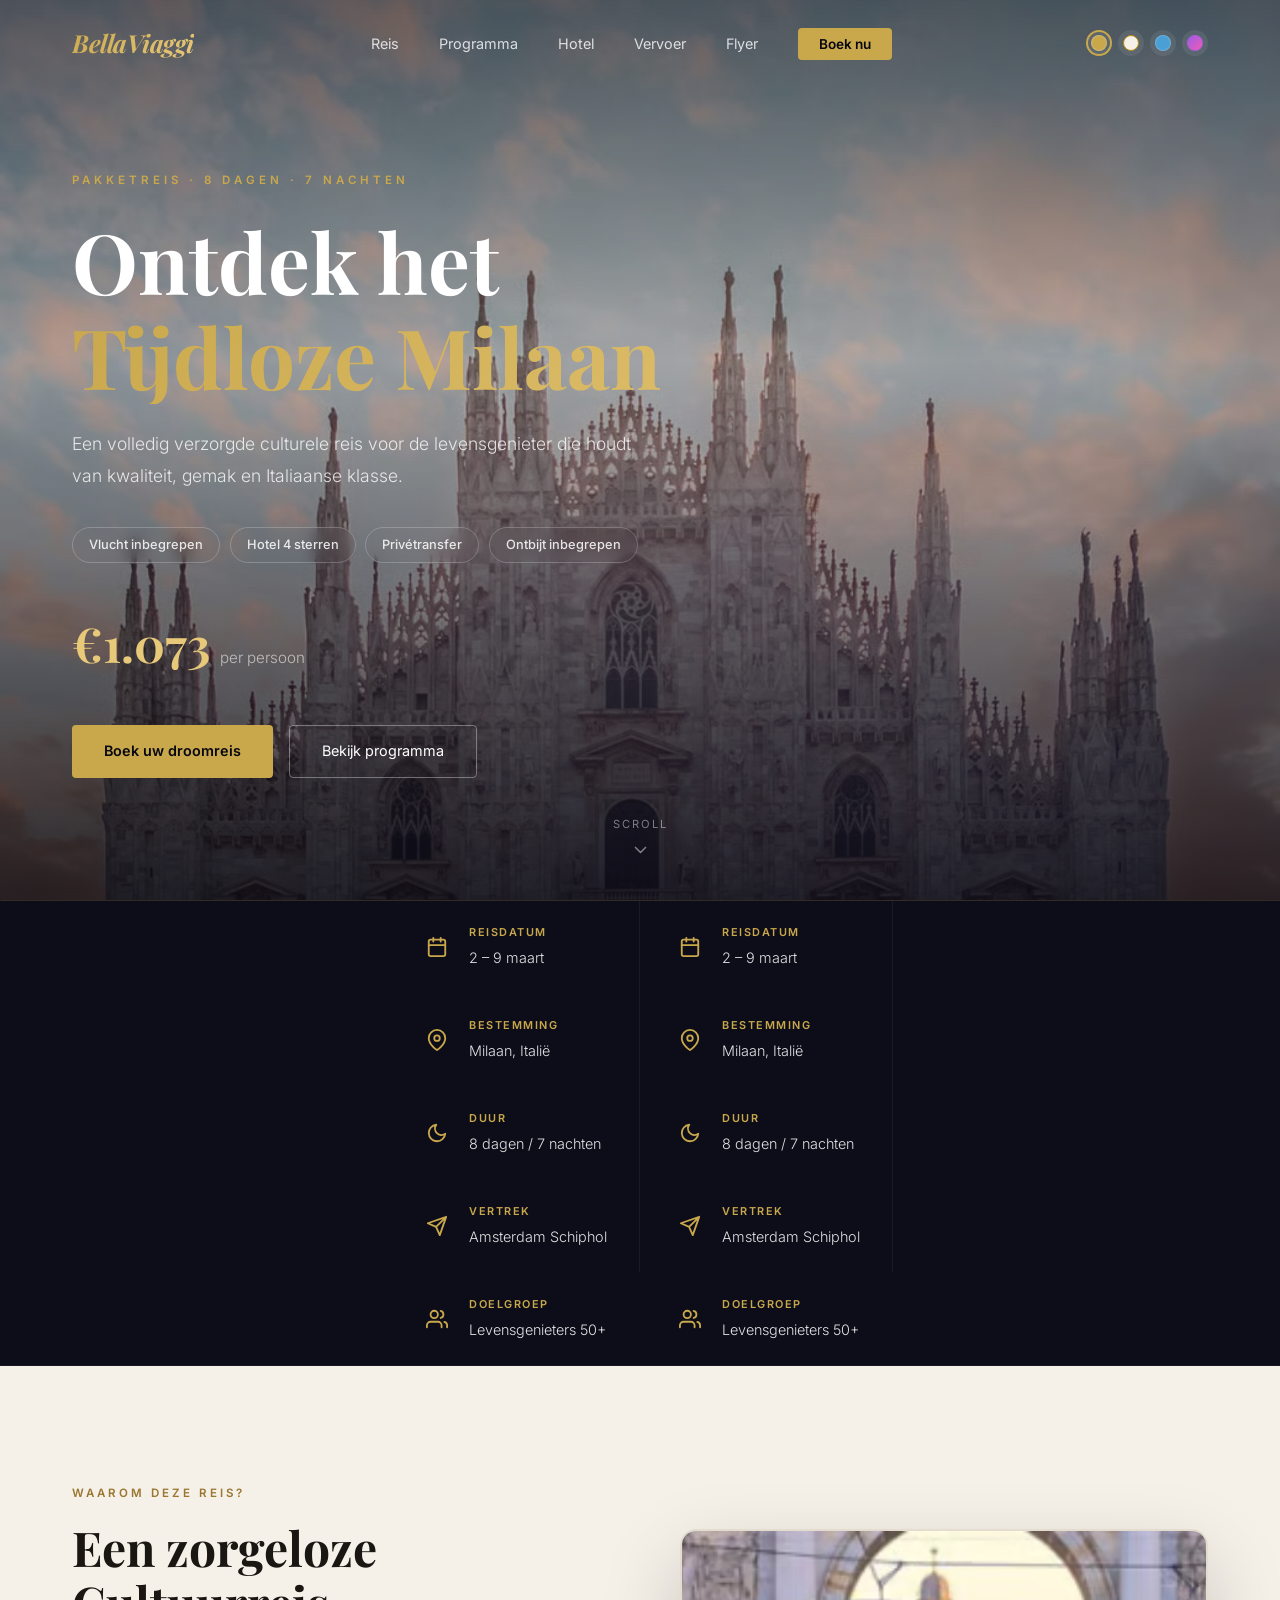
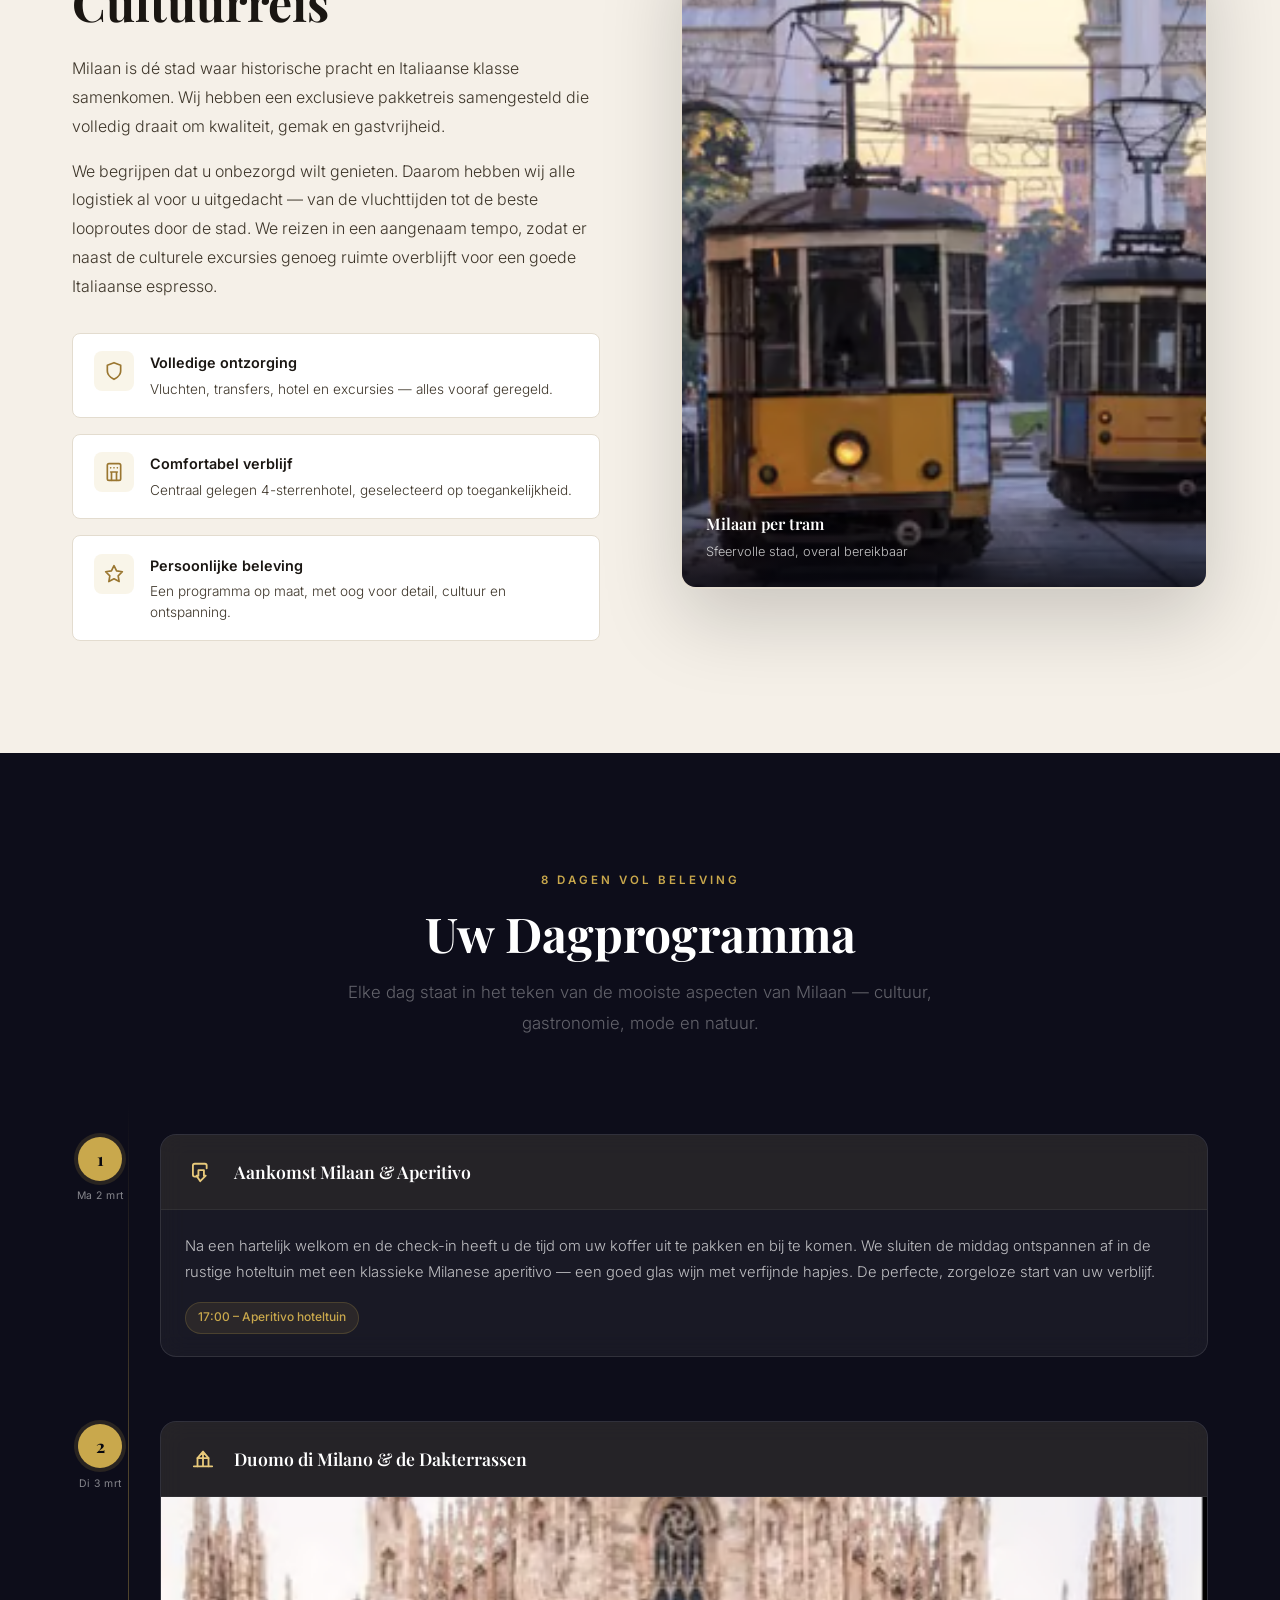
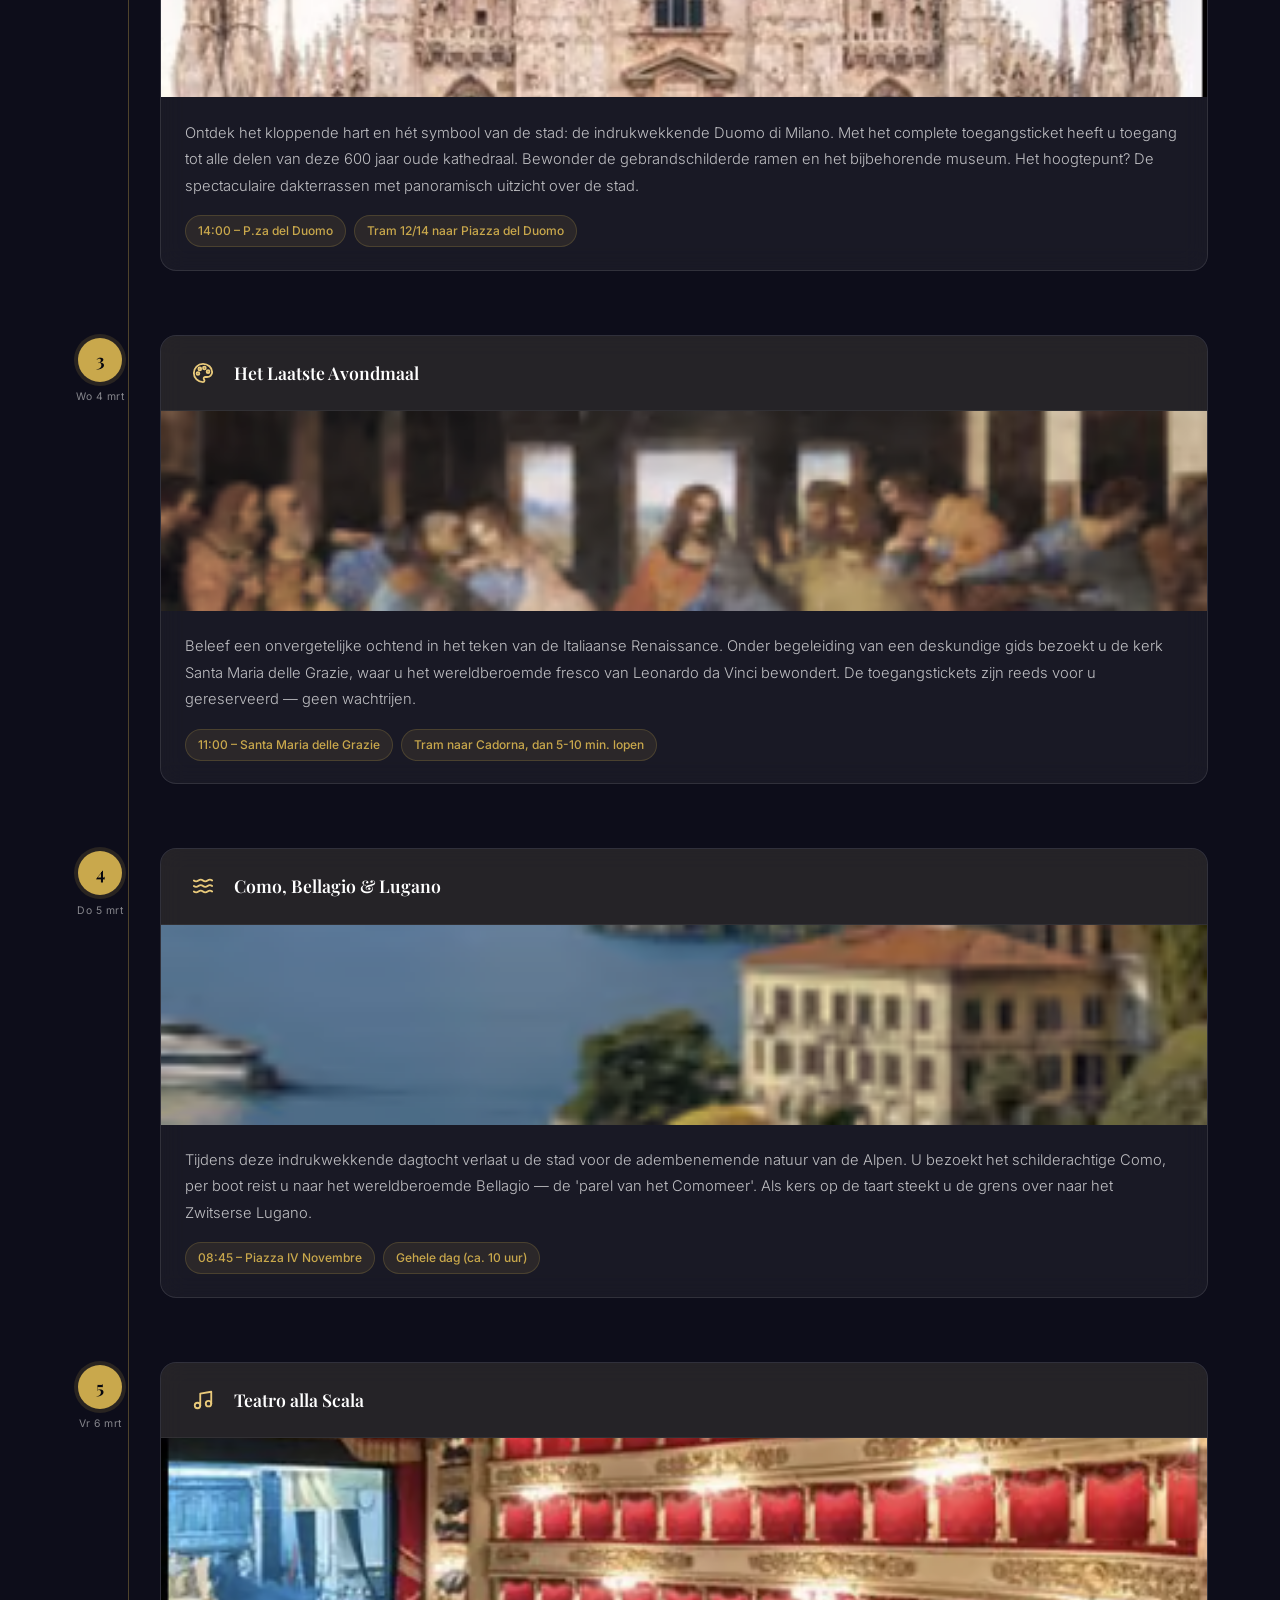
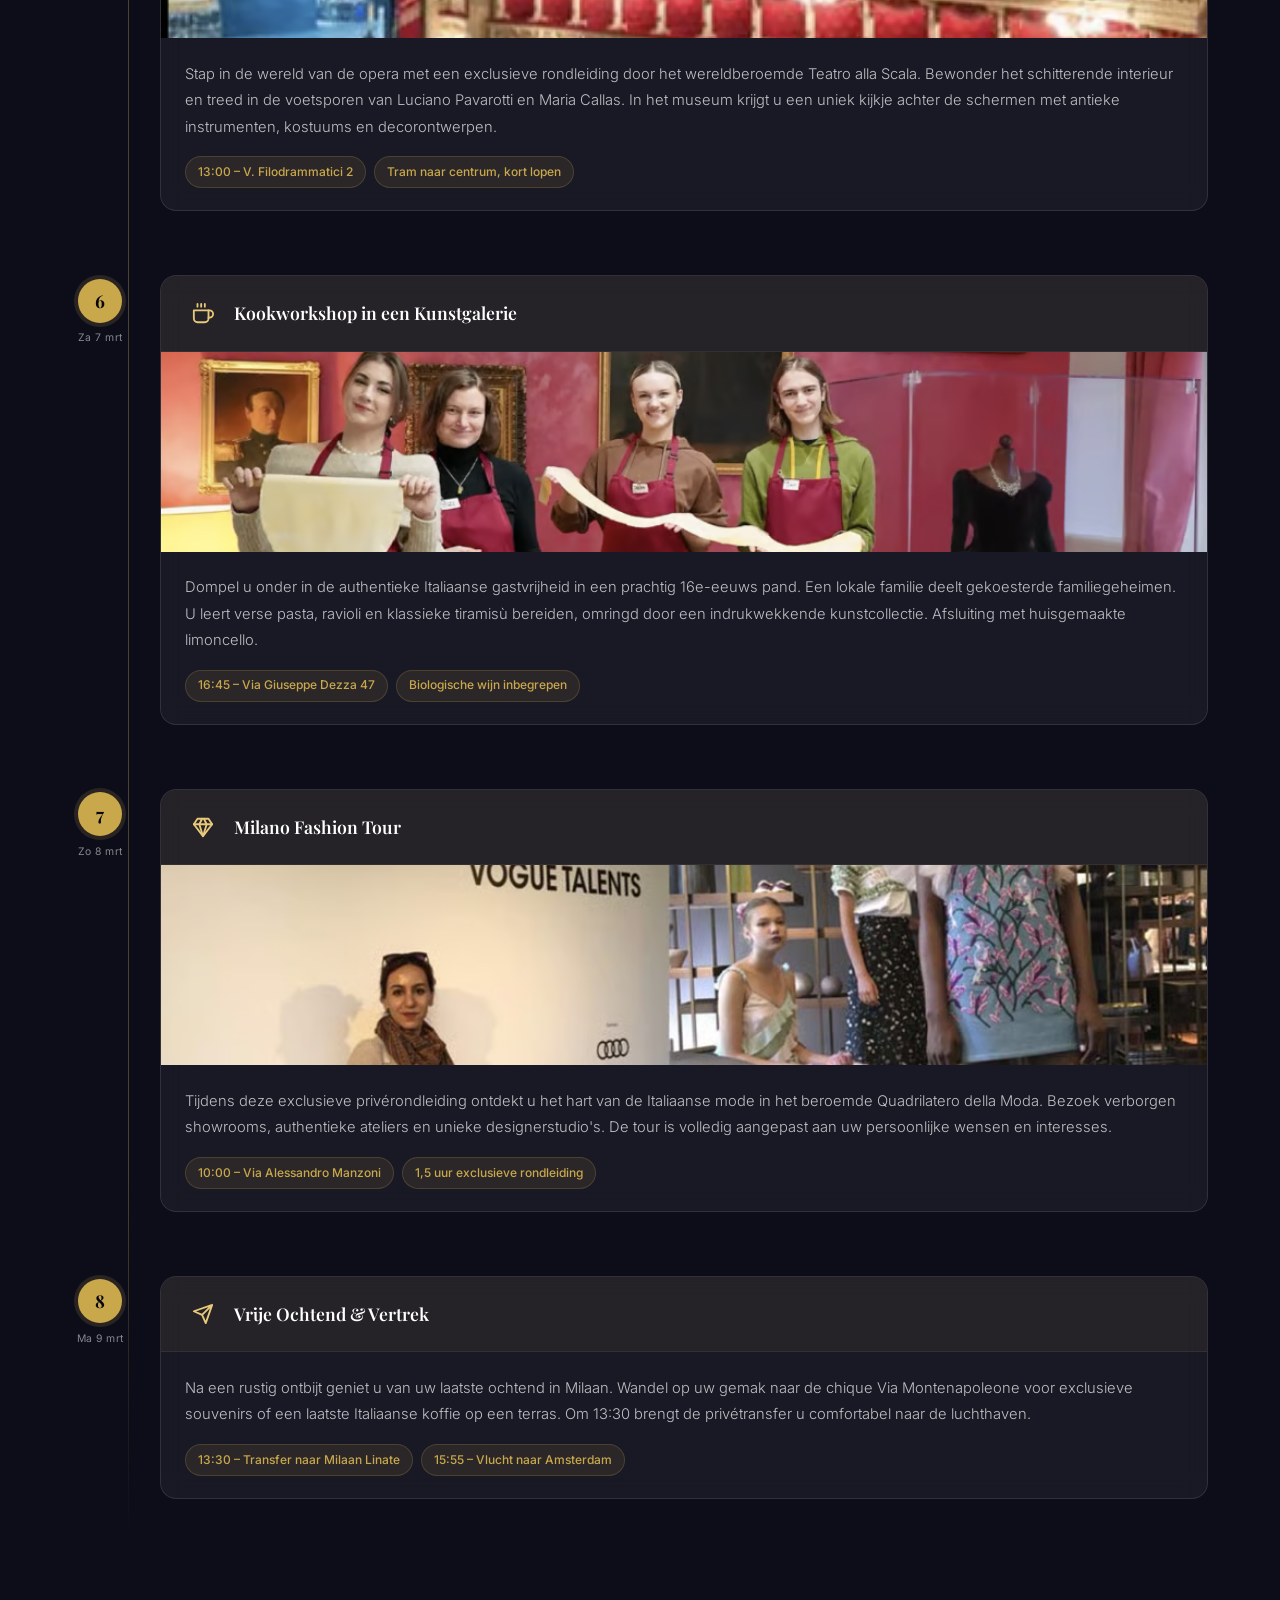
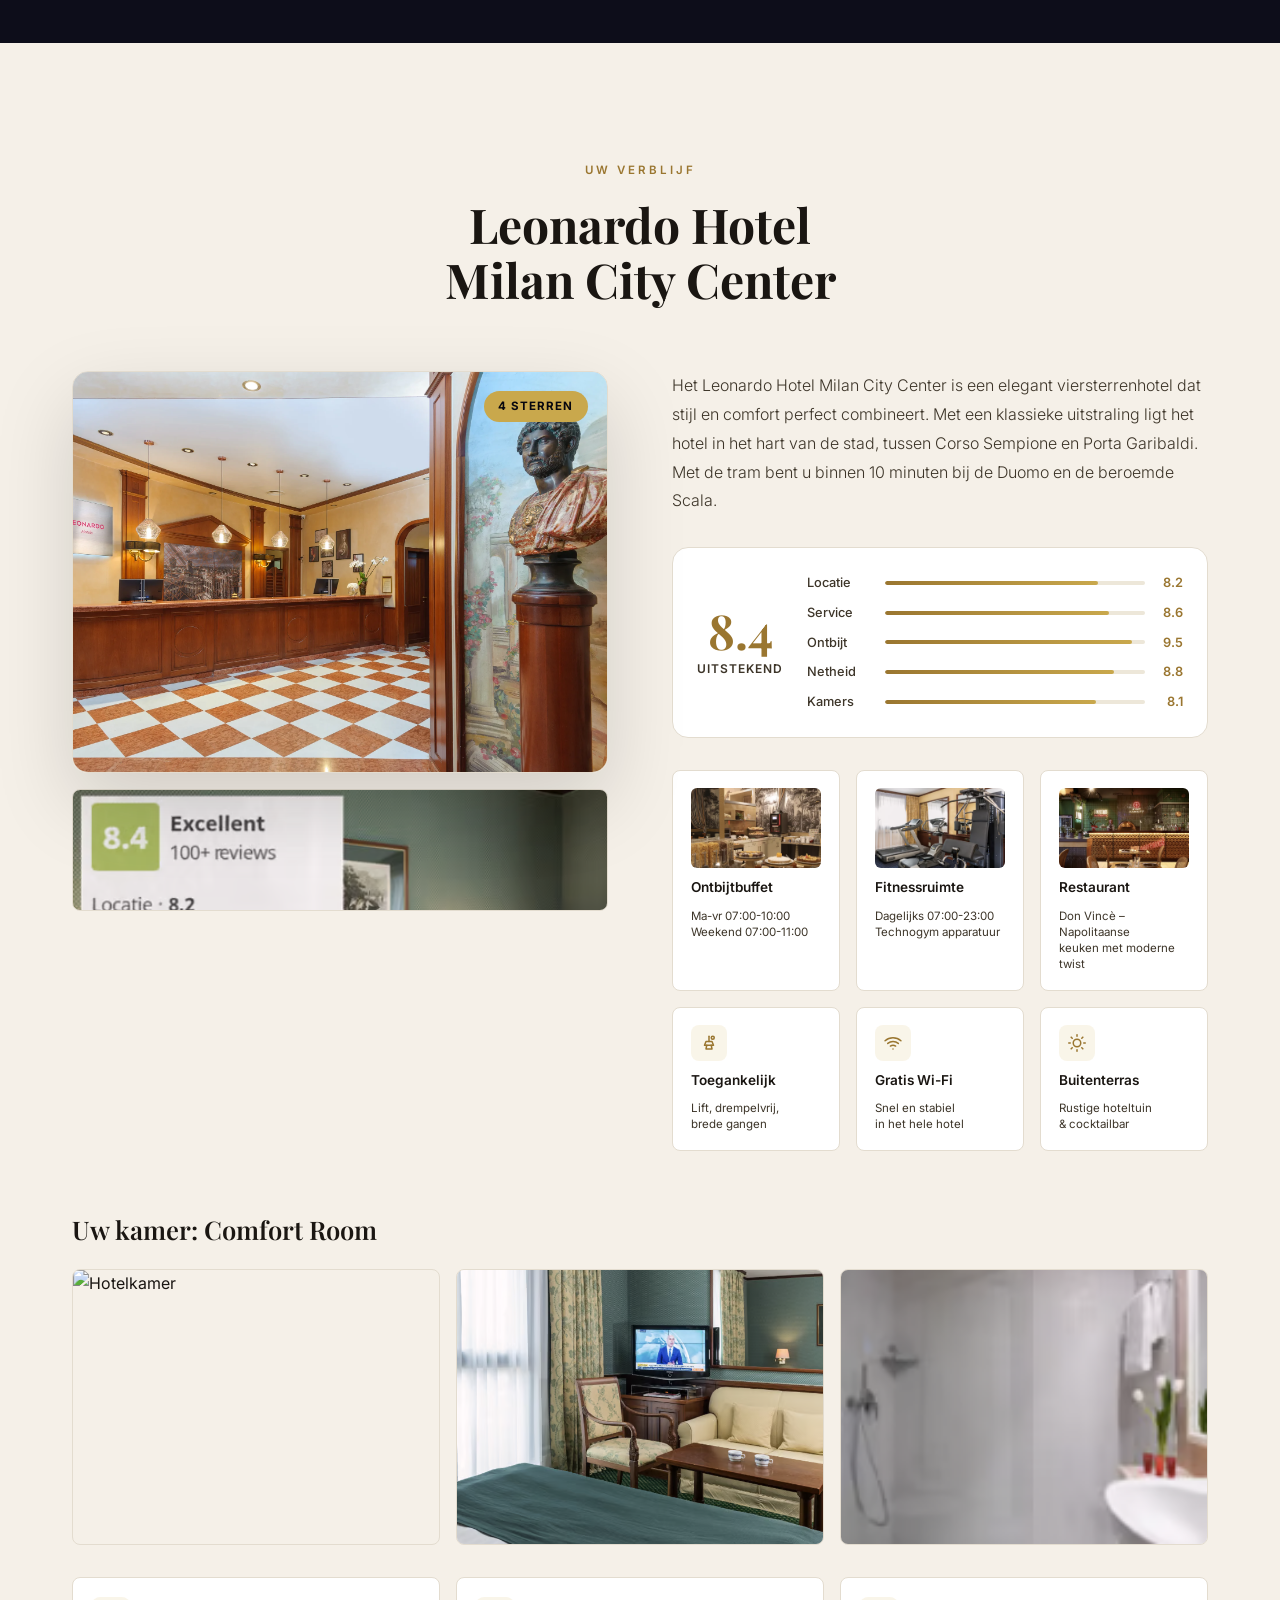
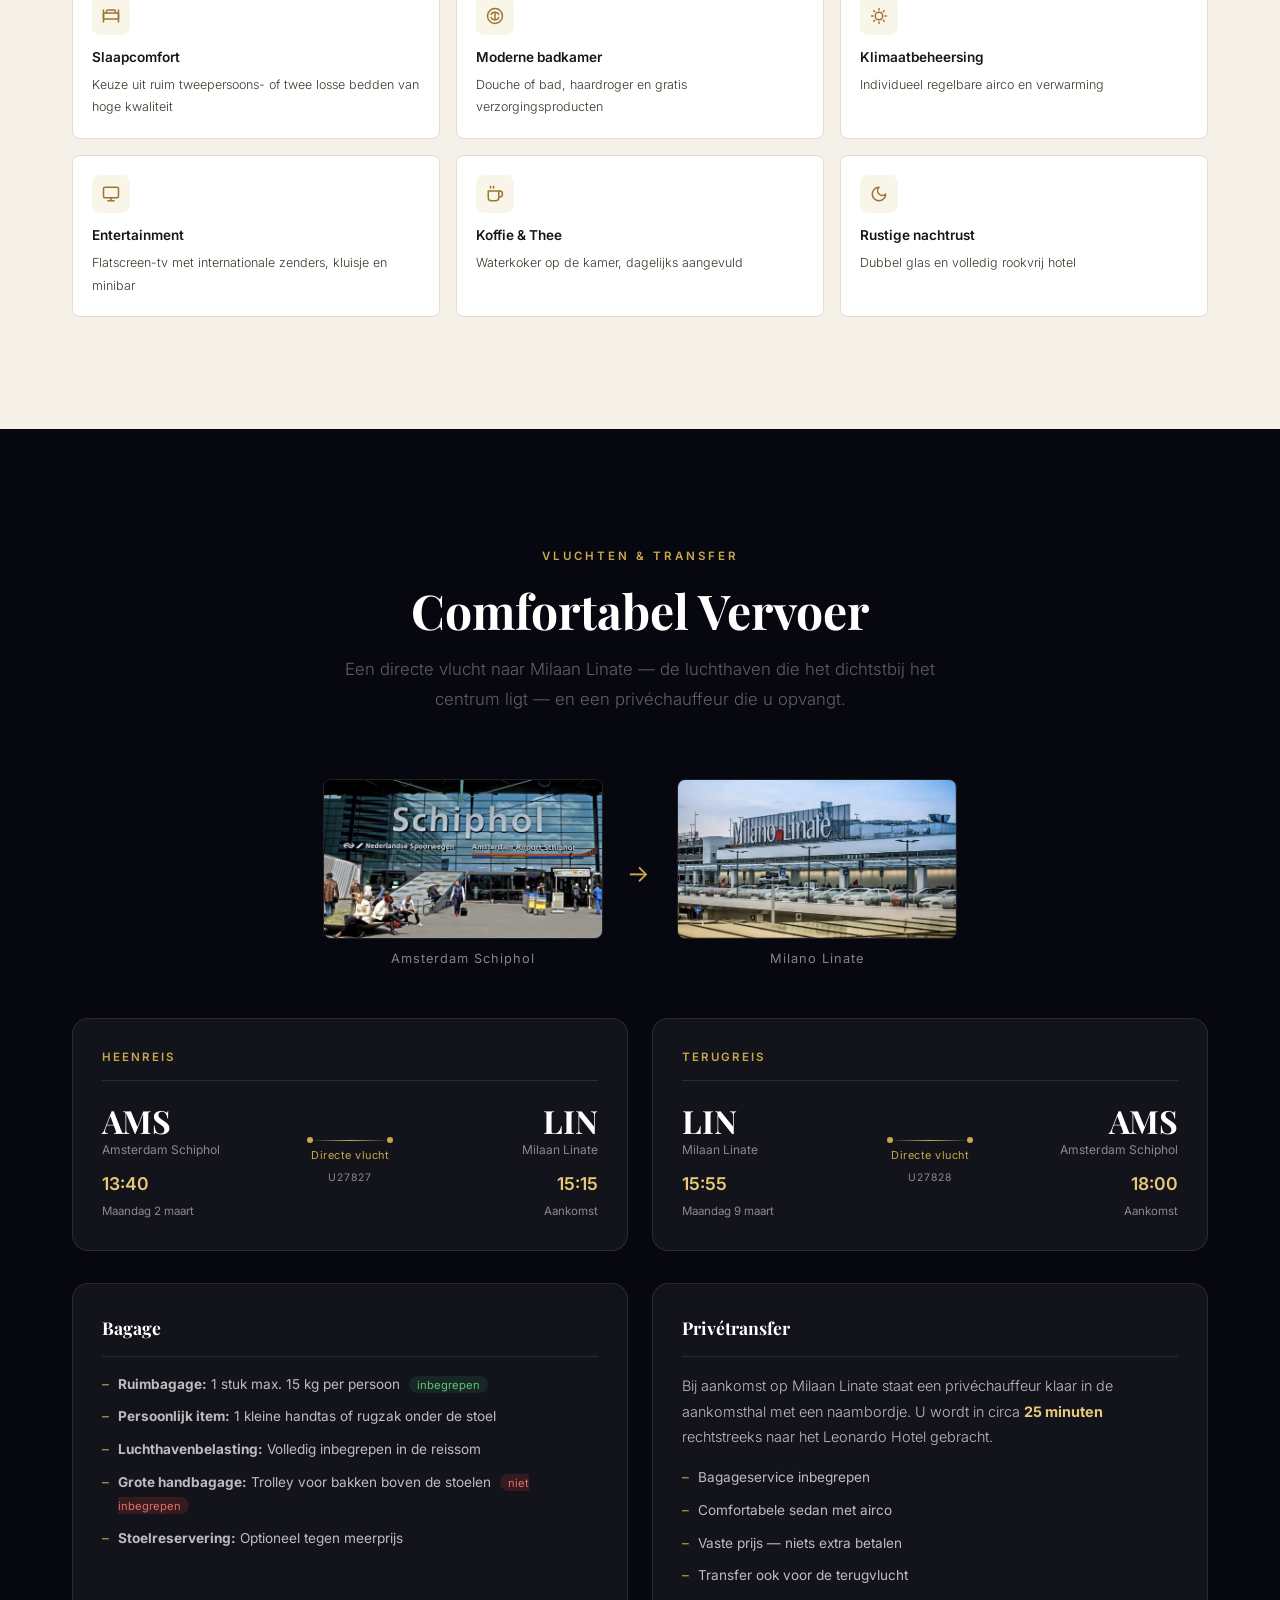
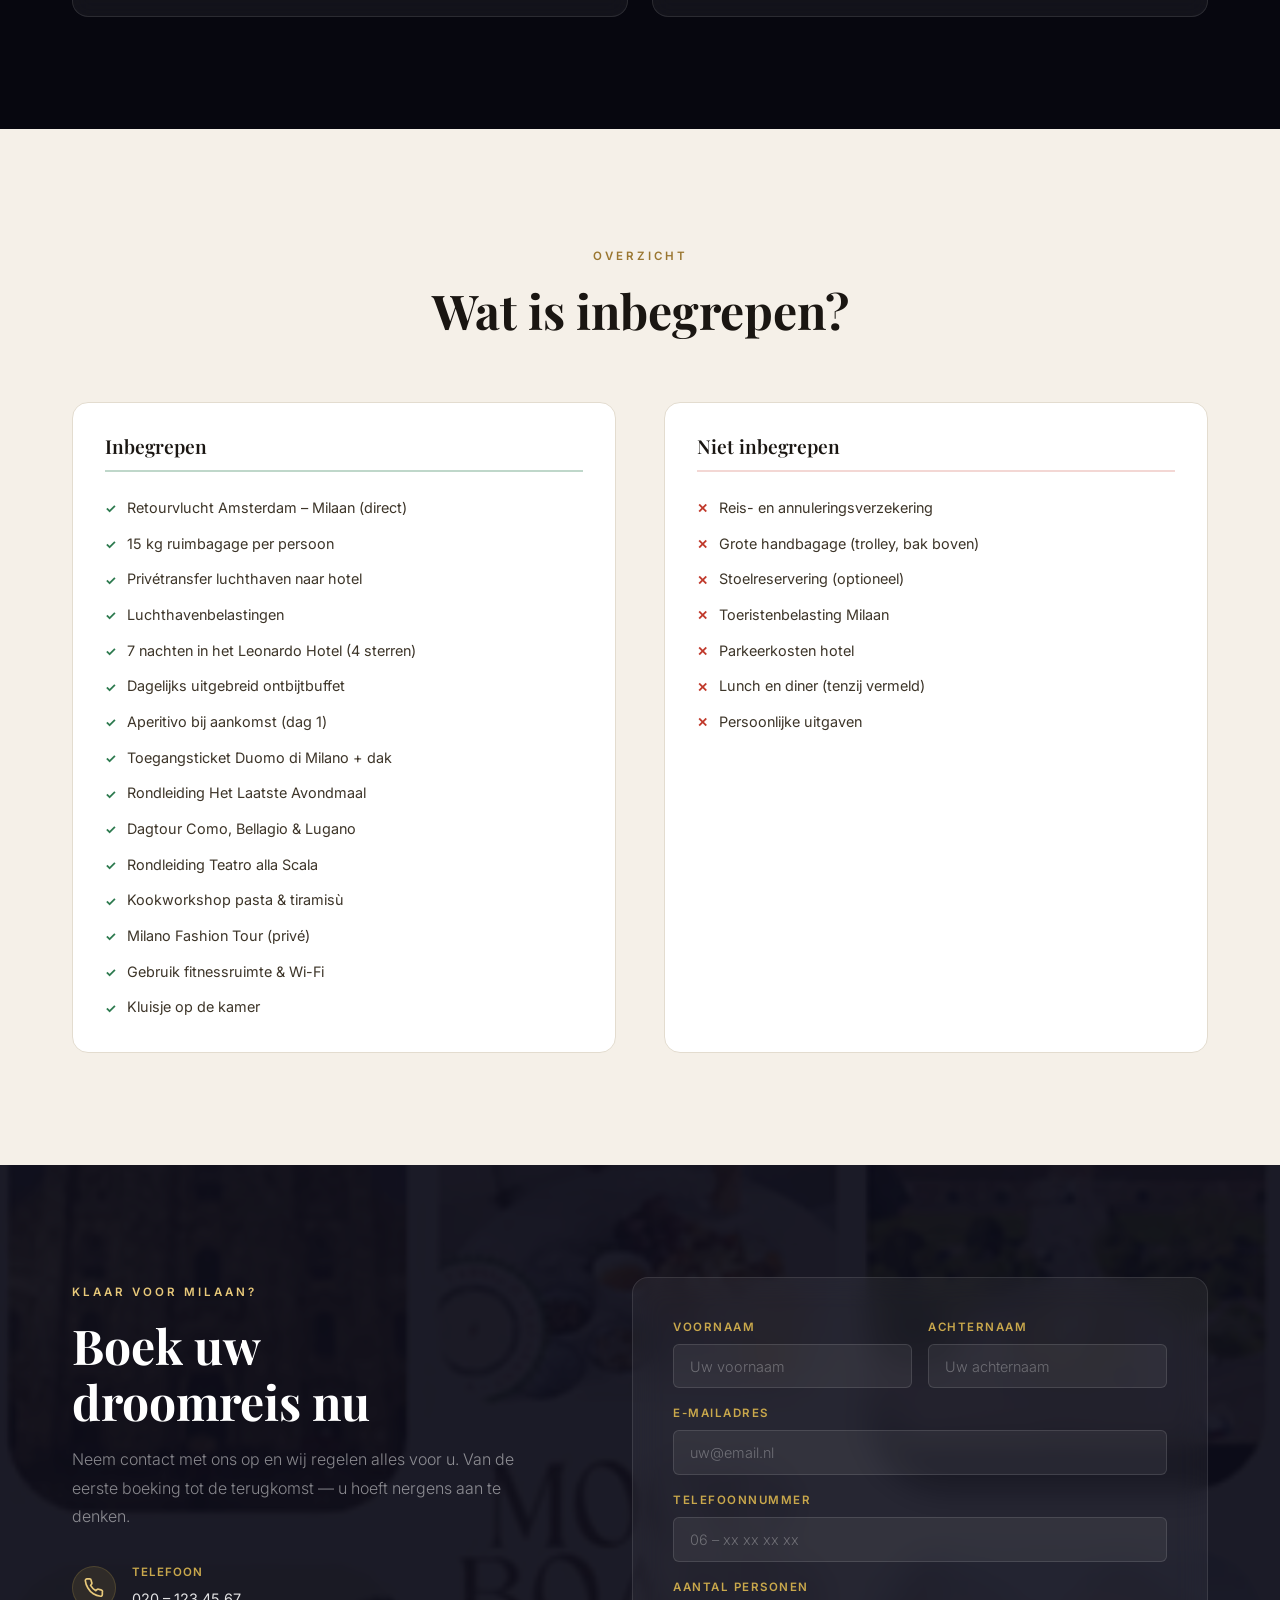
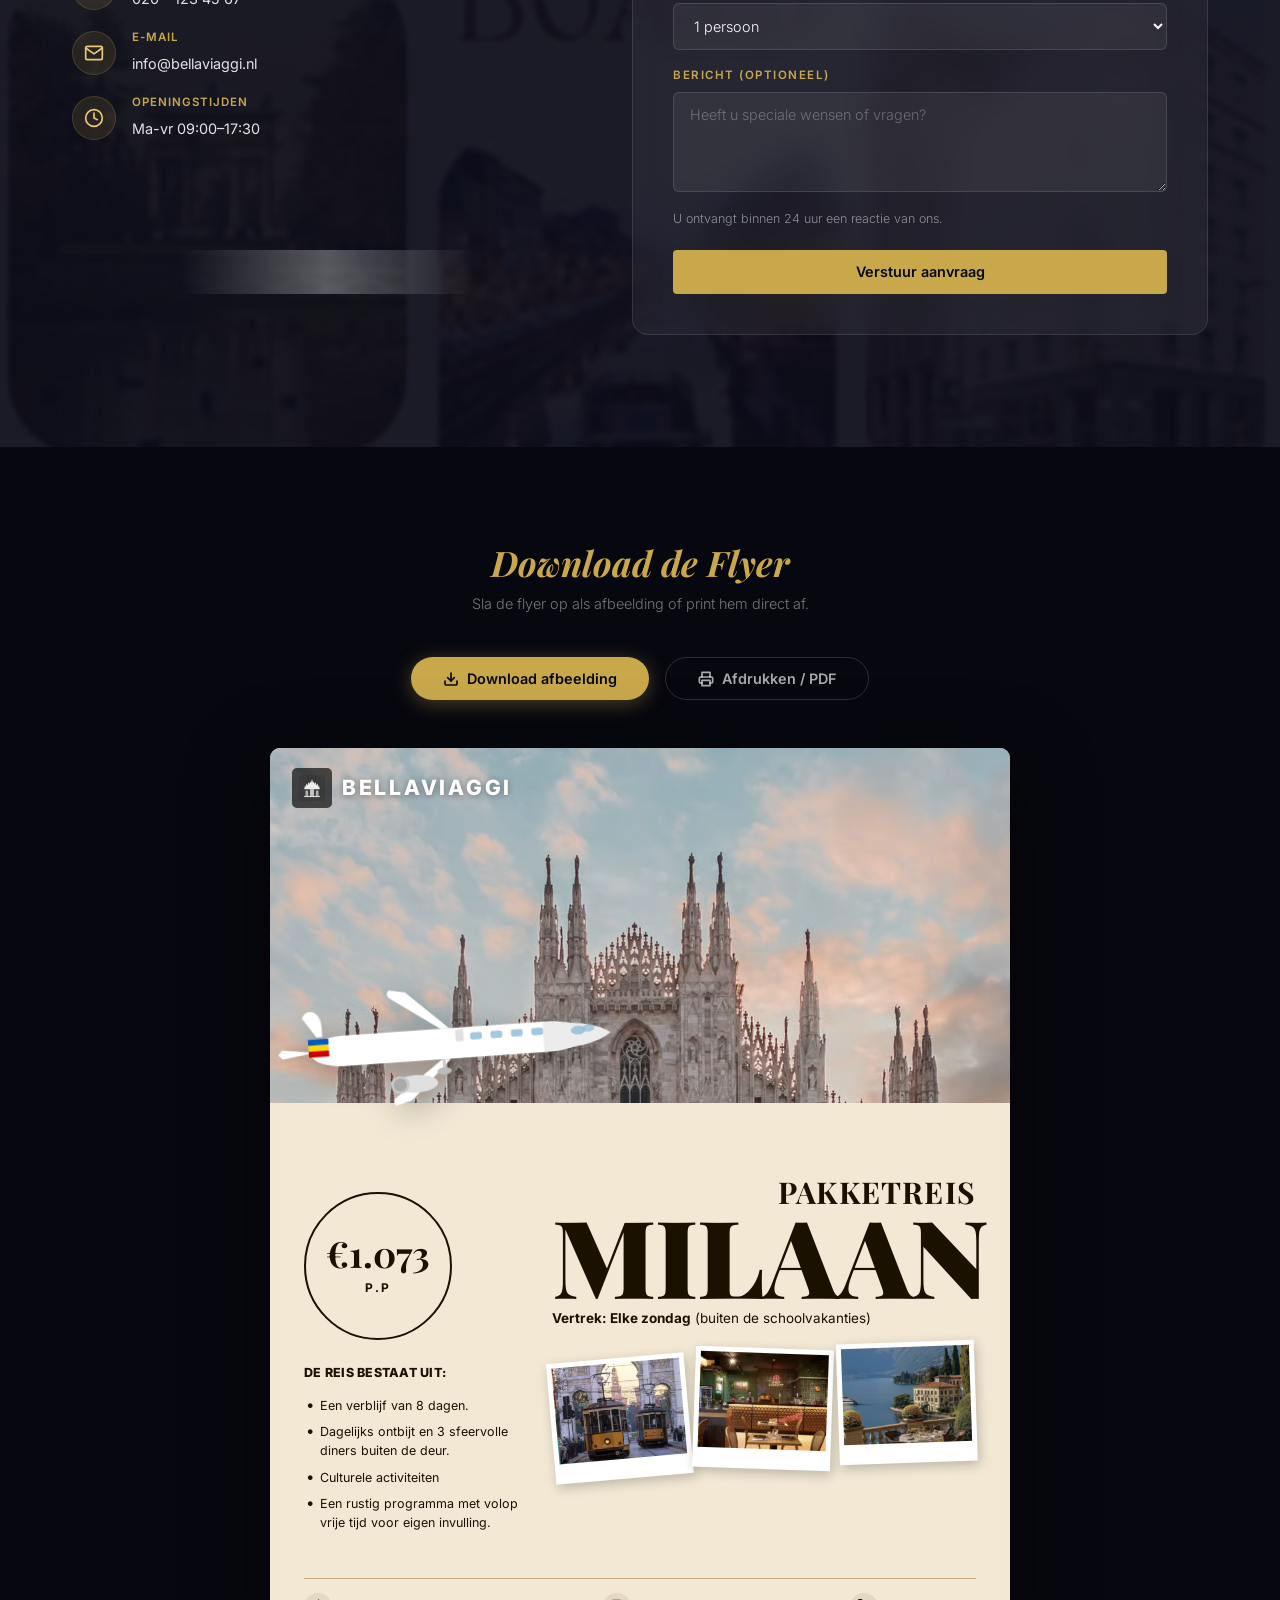
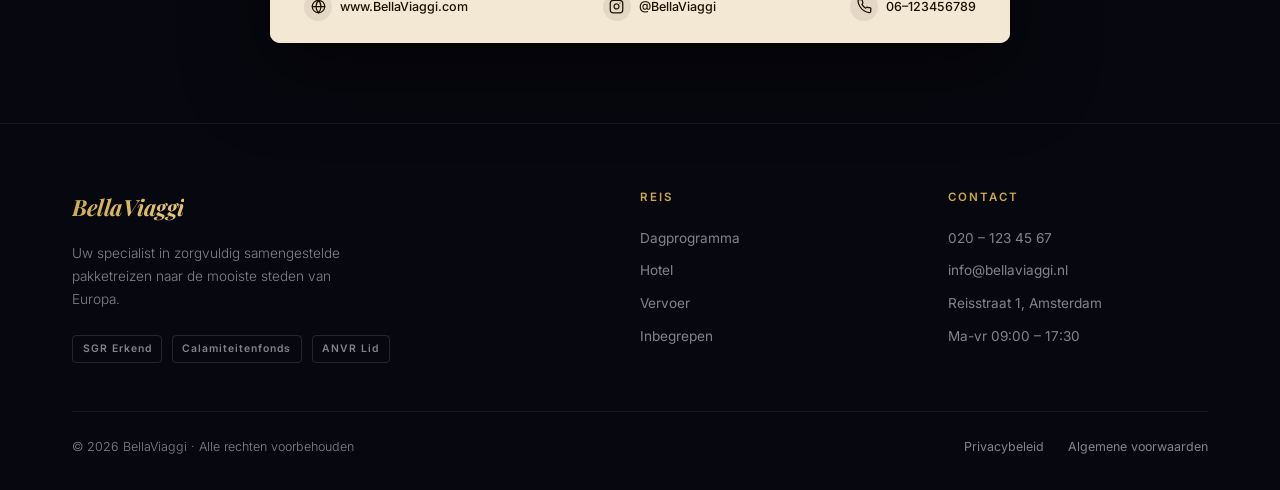
==== commit 5b63c3df: "Fix: Flyer link toevoegen in navigatiebalk https://claude.ai/code/session_01F9ZBRvoTwaFZhikwbwjSc6" ====
--- a/index.html
+++ b/index.html
@@ -29,6 +29,7 @@
         <li><a href="#programma">Programma</a></li>
         <li><a href="#hotel">Hotel</a></li>
         <li><a href="#vervoer">Vervoer</a></li>
+        <li><a href="#flyer-download">Flyer</a></li>
         <li><a href="#boeken" class="btn-nav">Boek nu</a></li>
       </ul>
       <div class="theme-switcher" aria-label="Kies stijlthema">
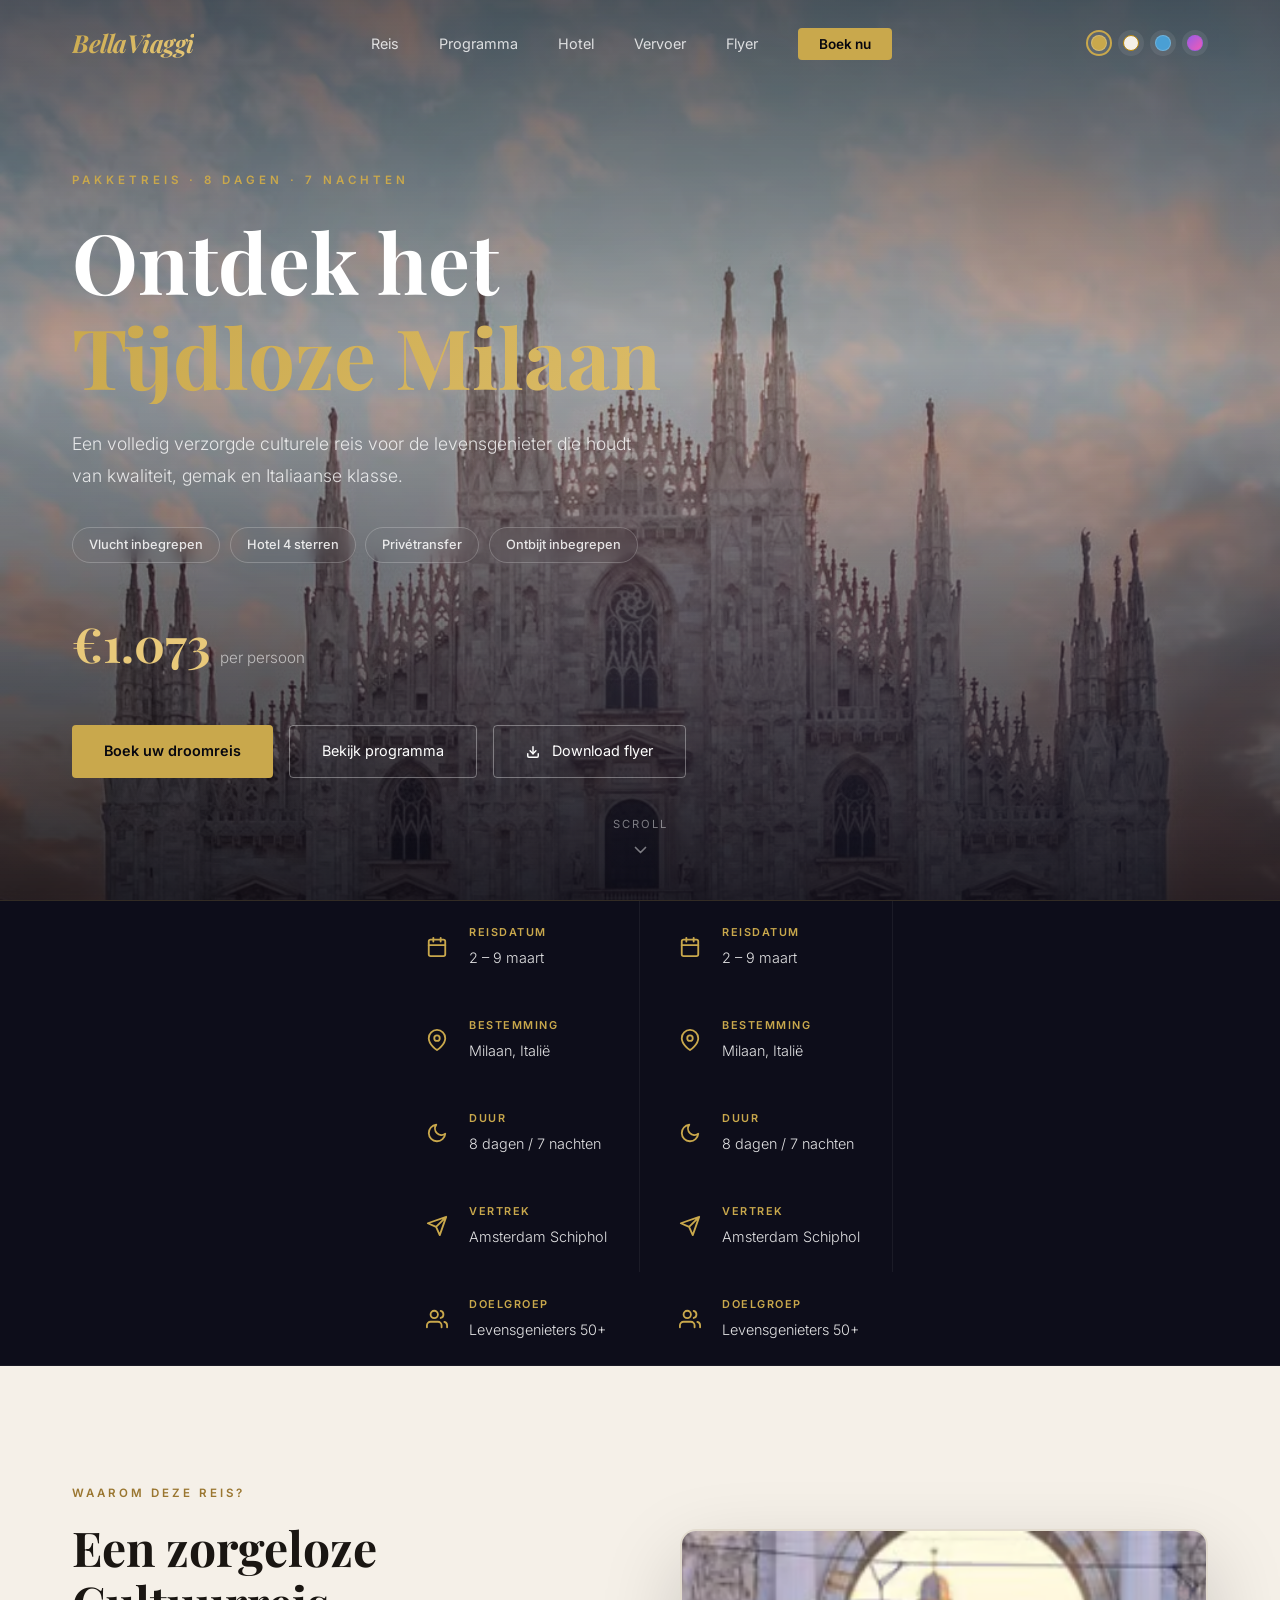
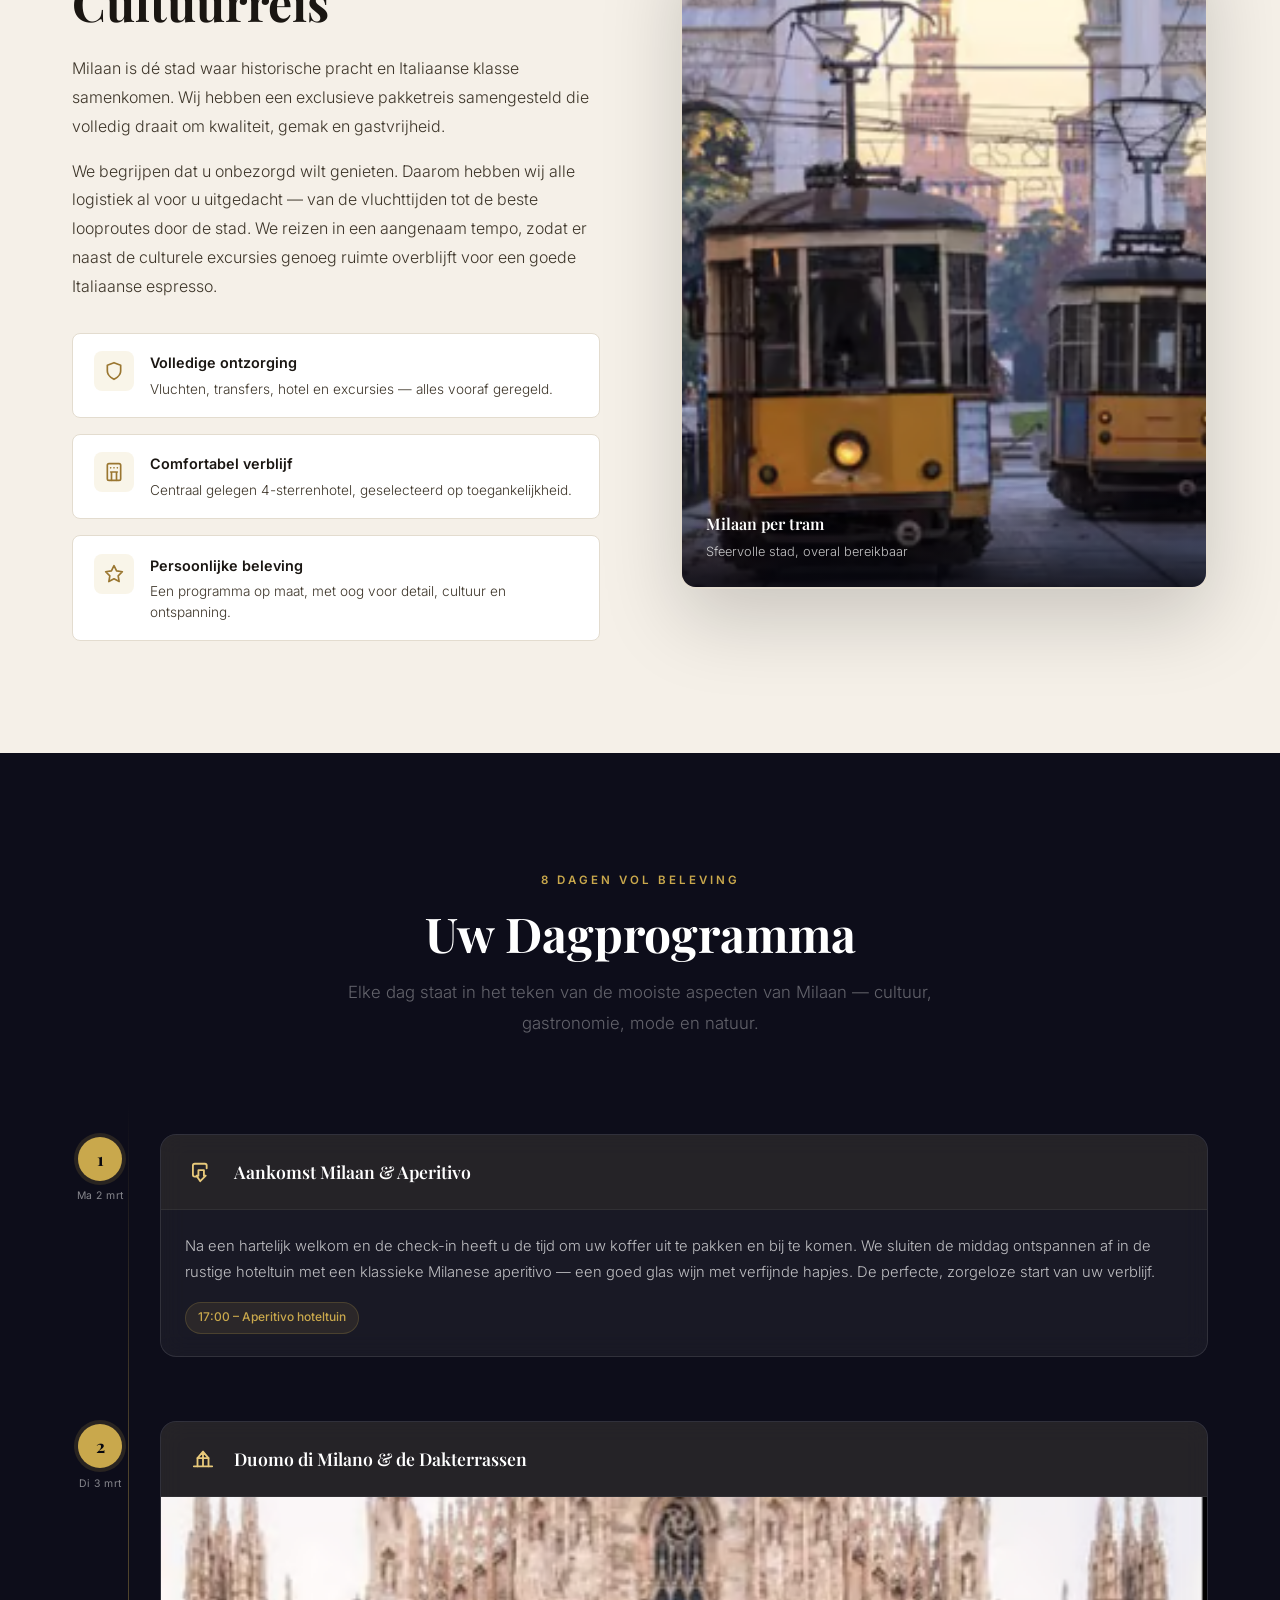
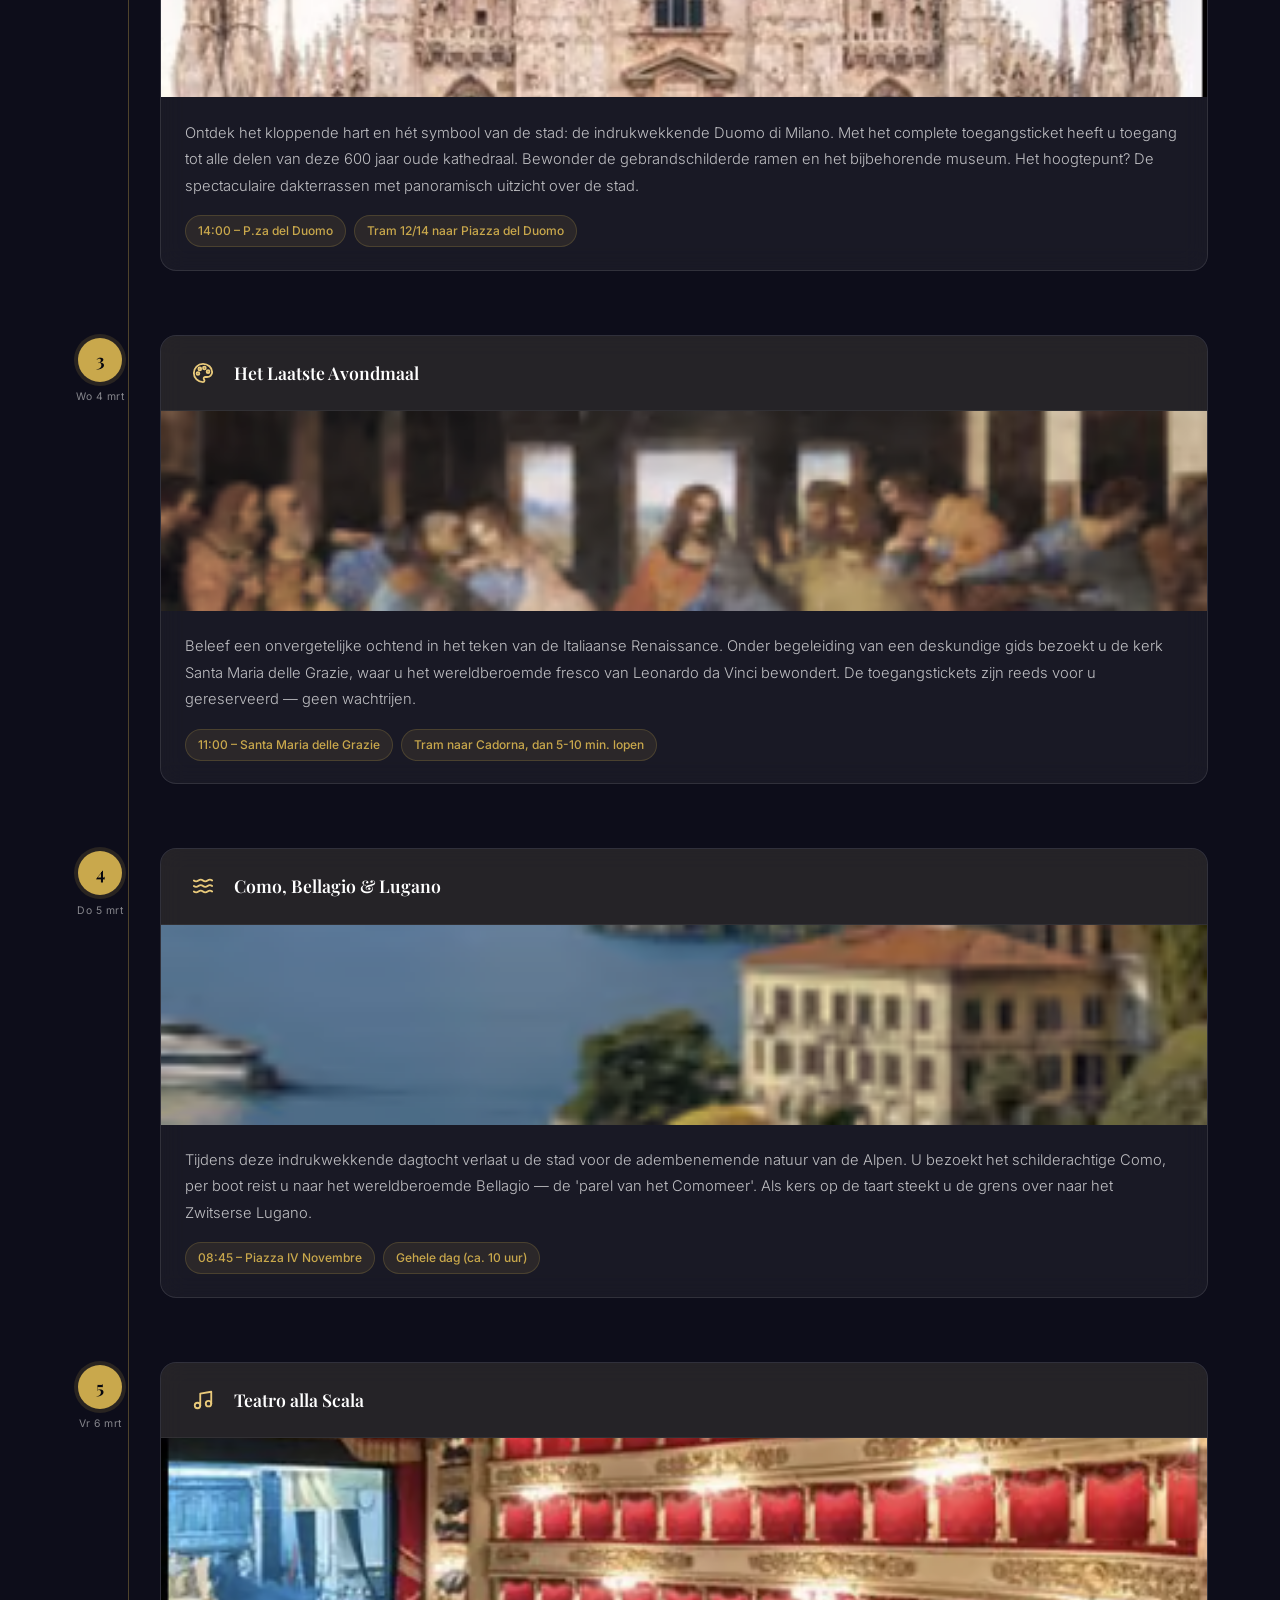
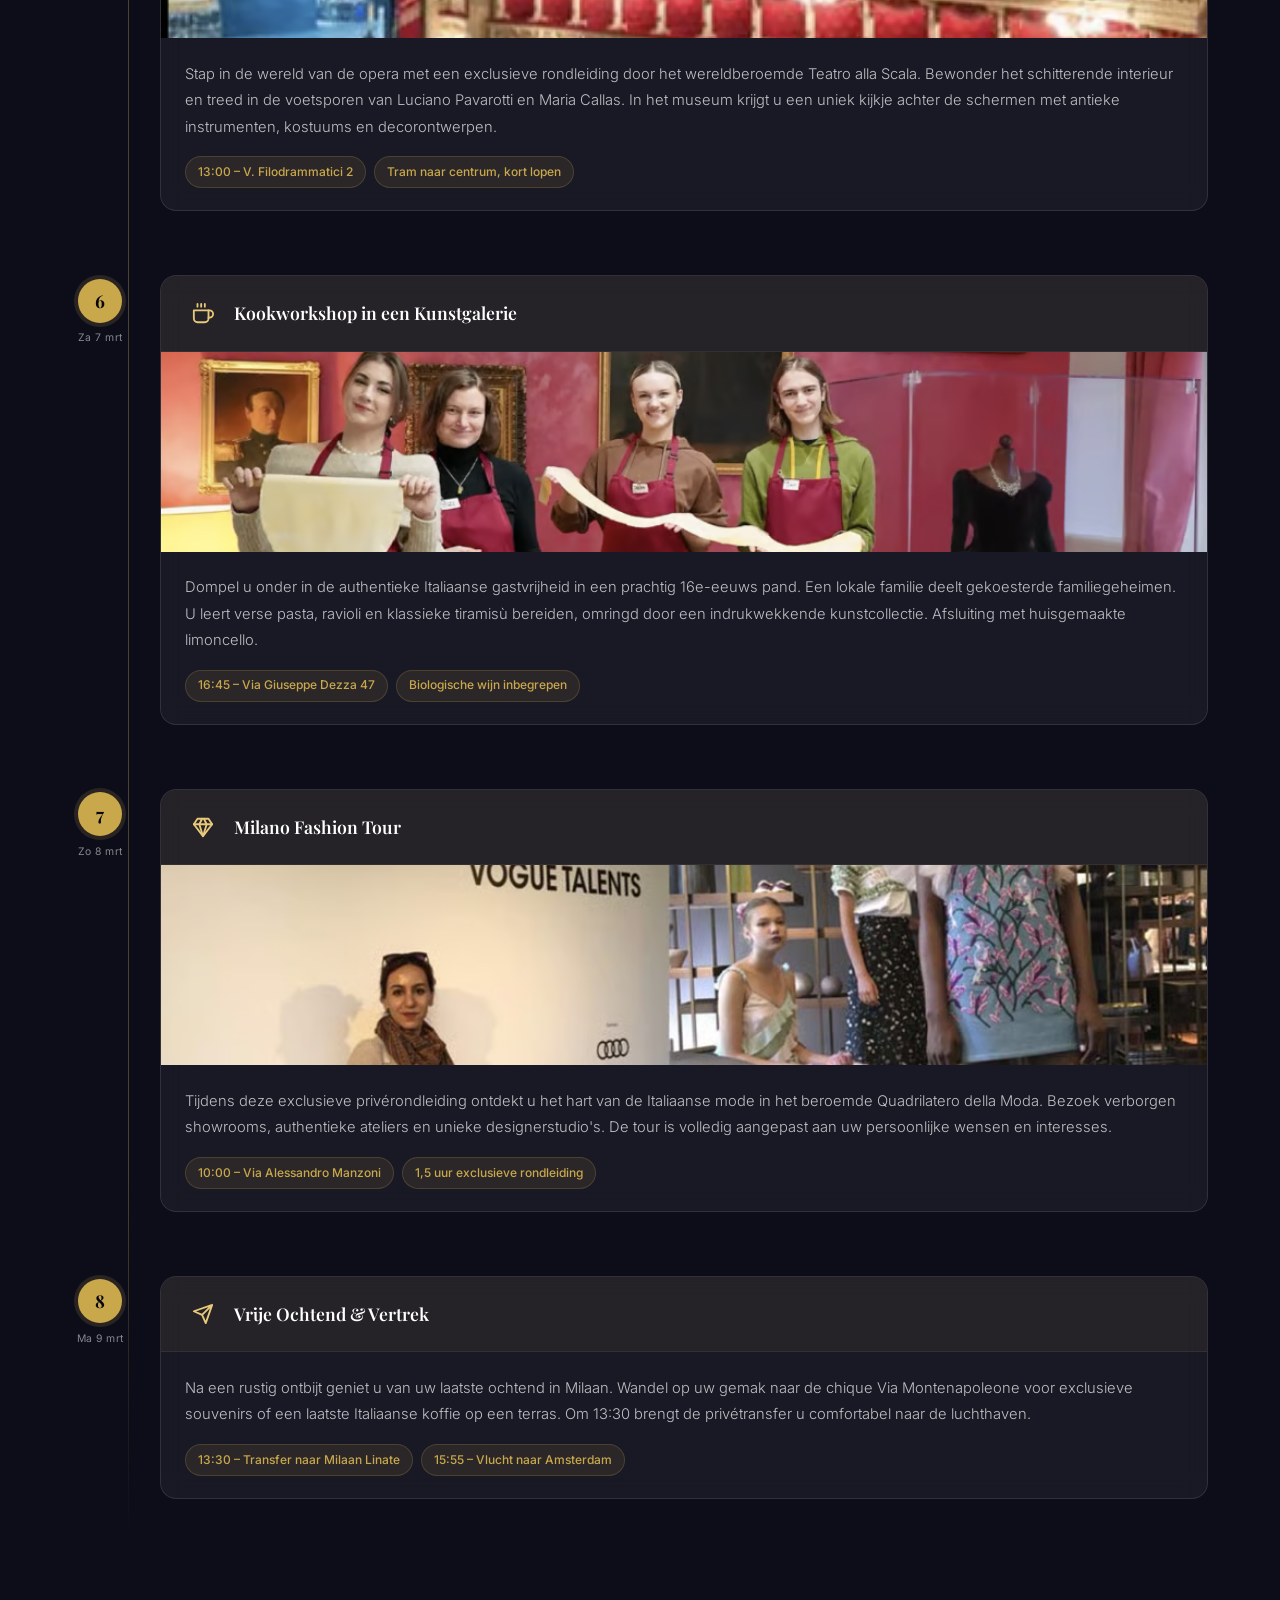
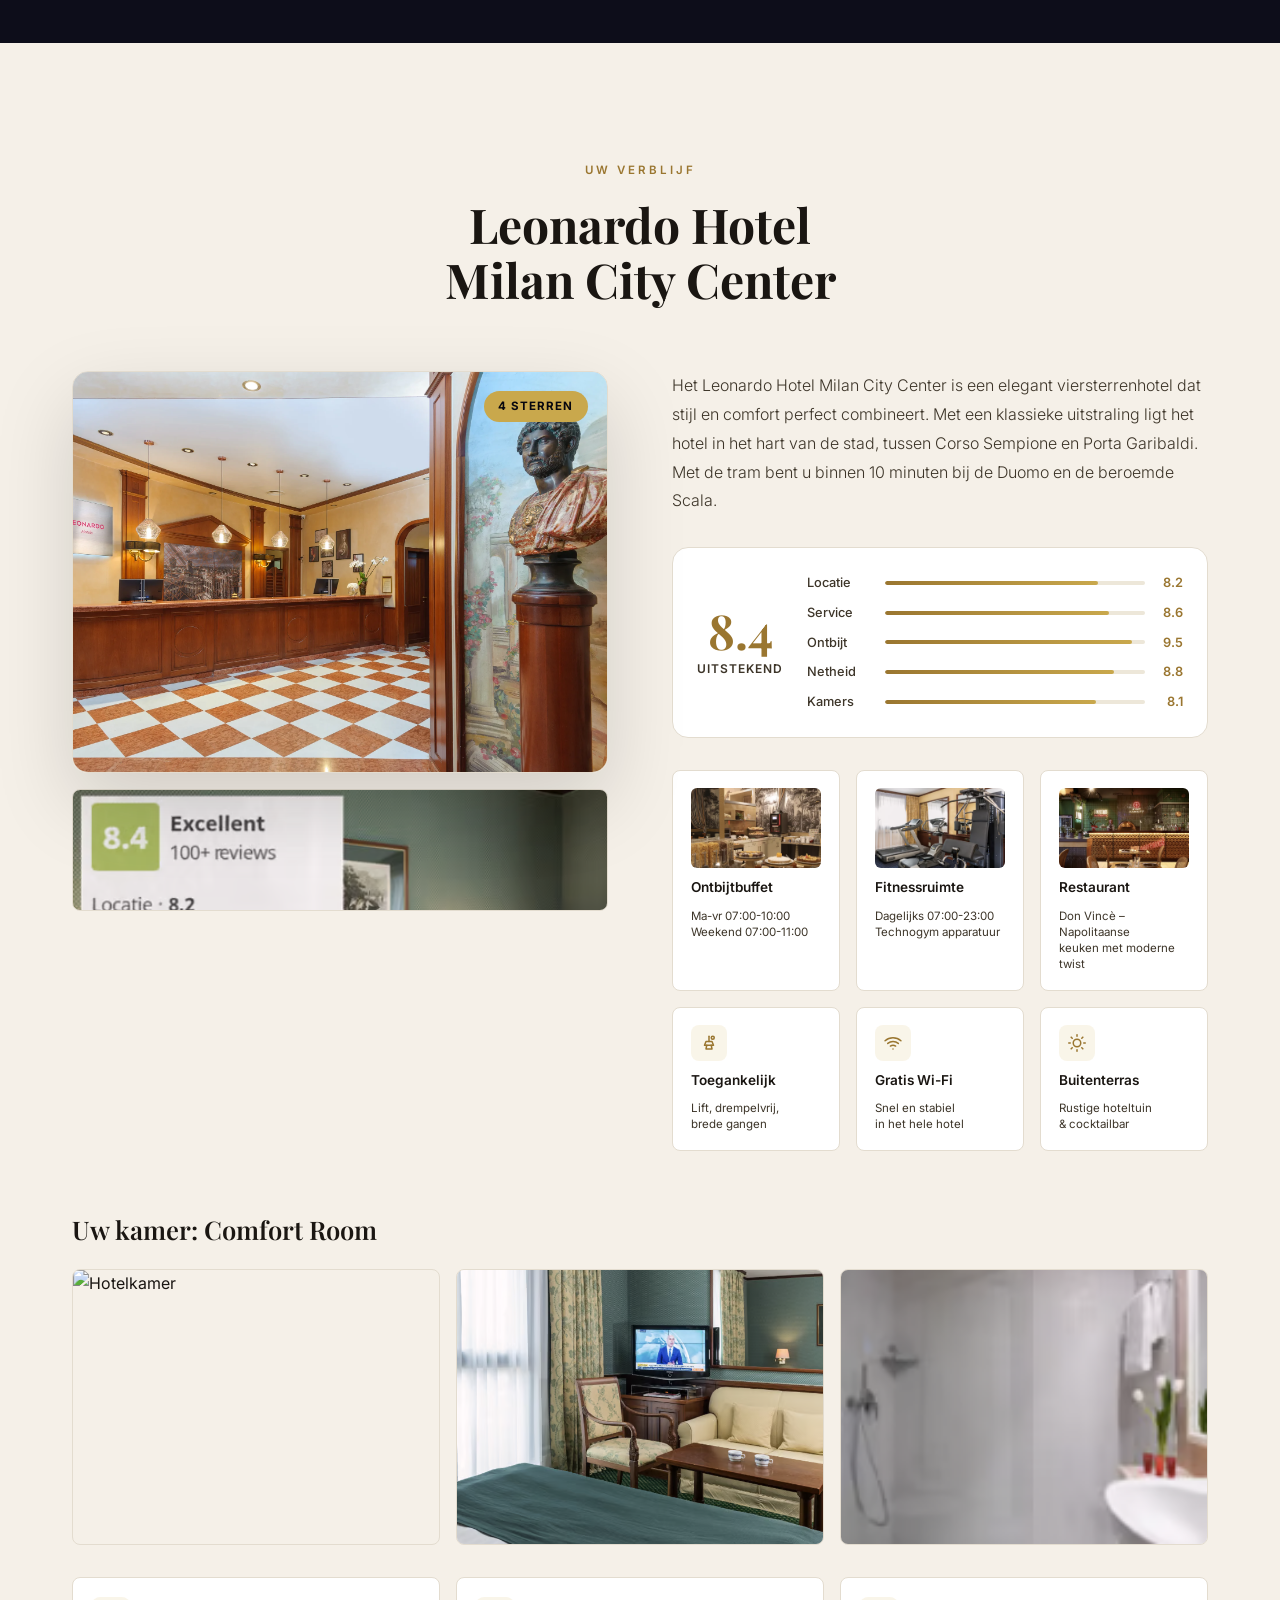
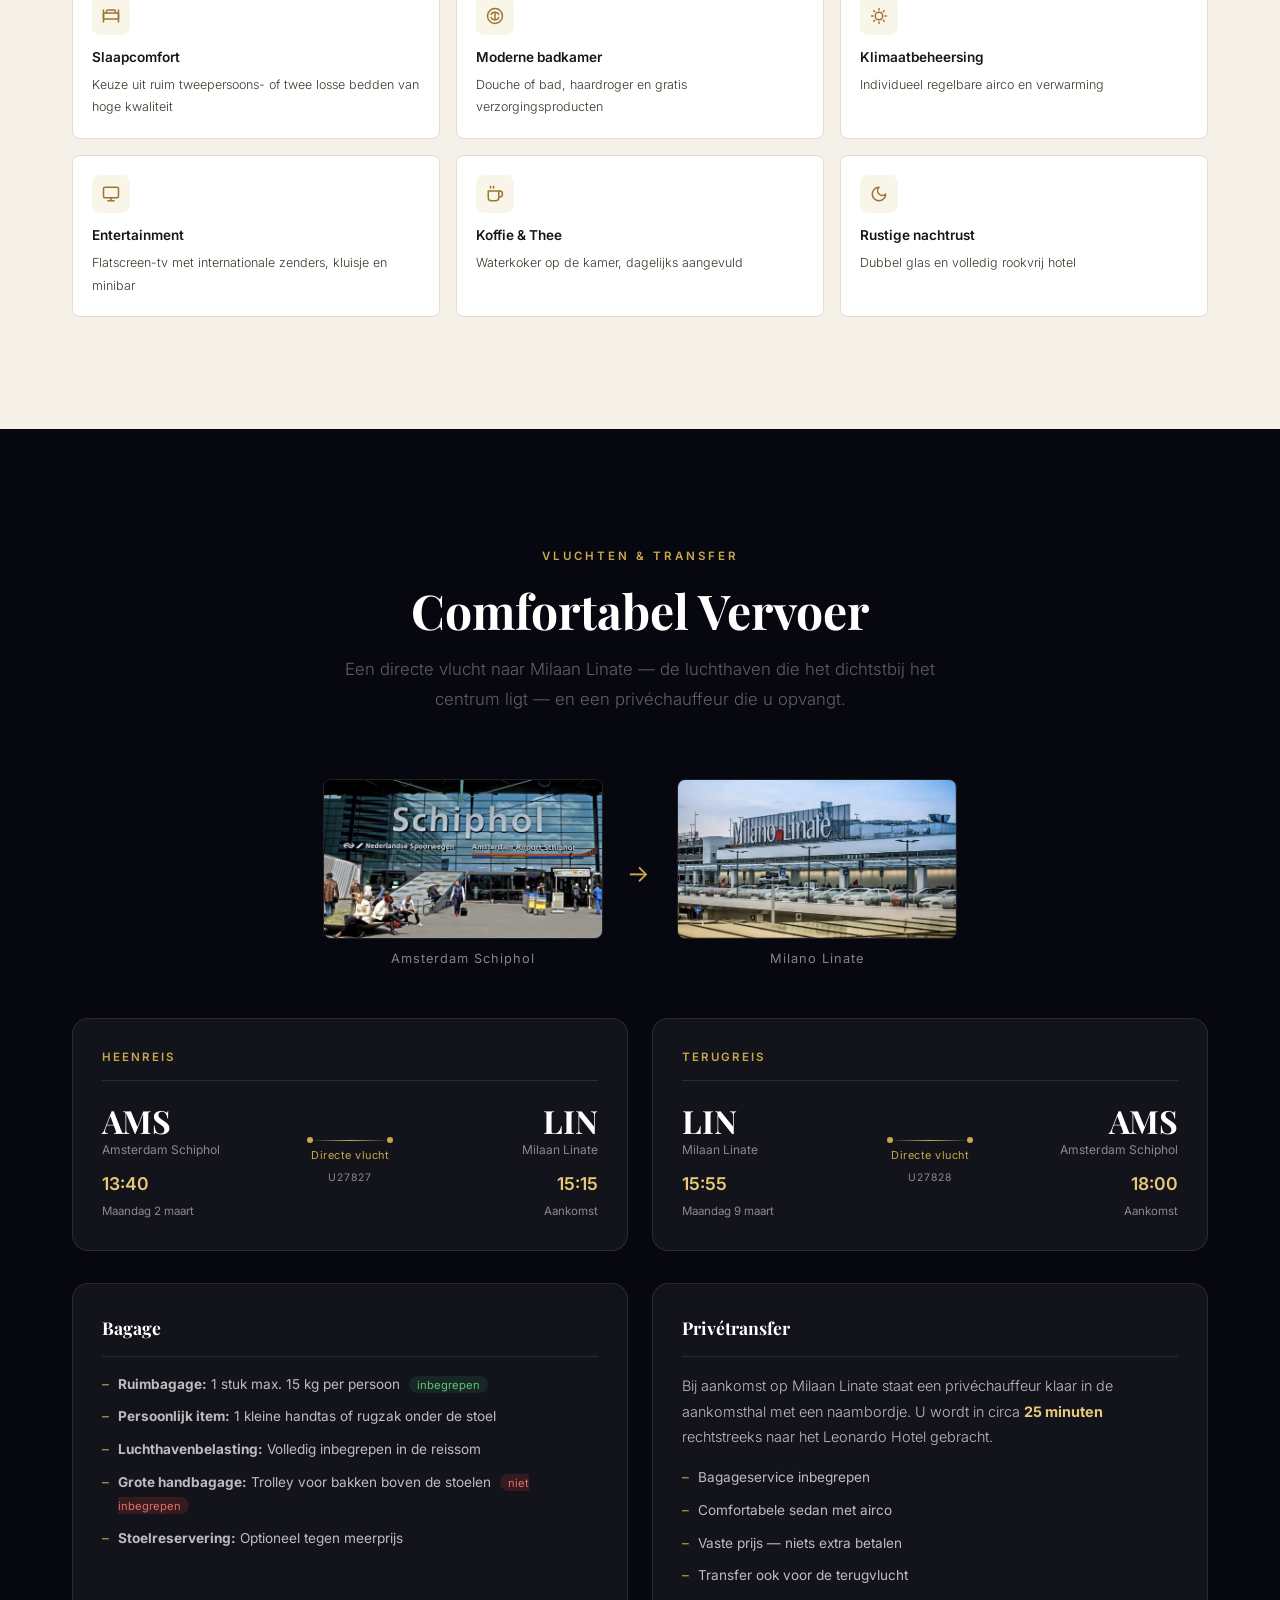
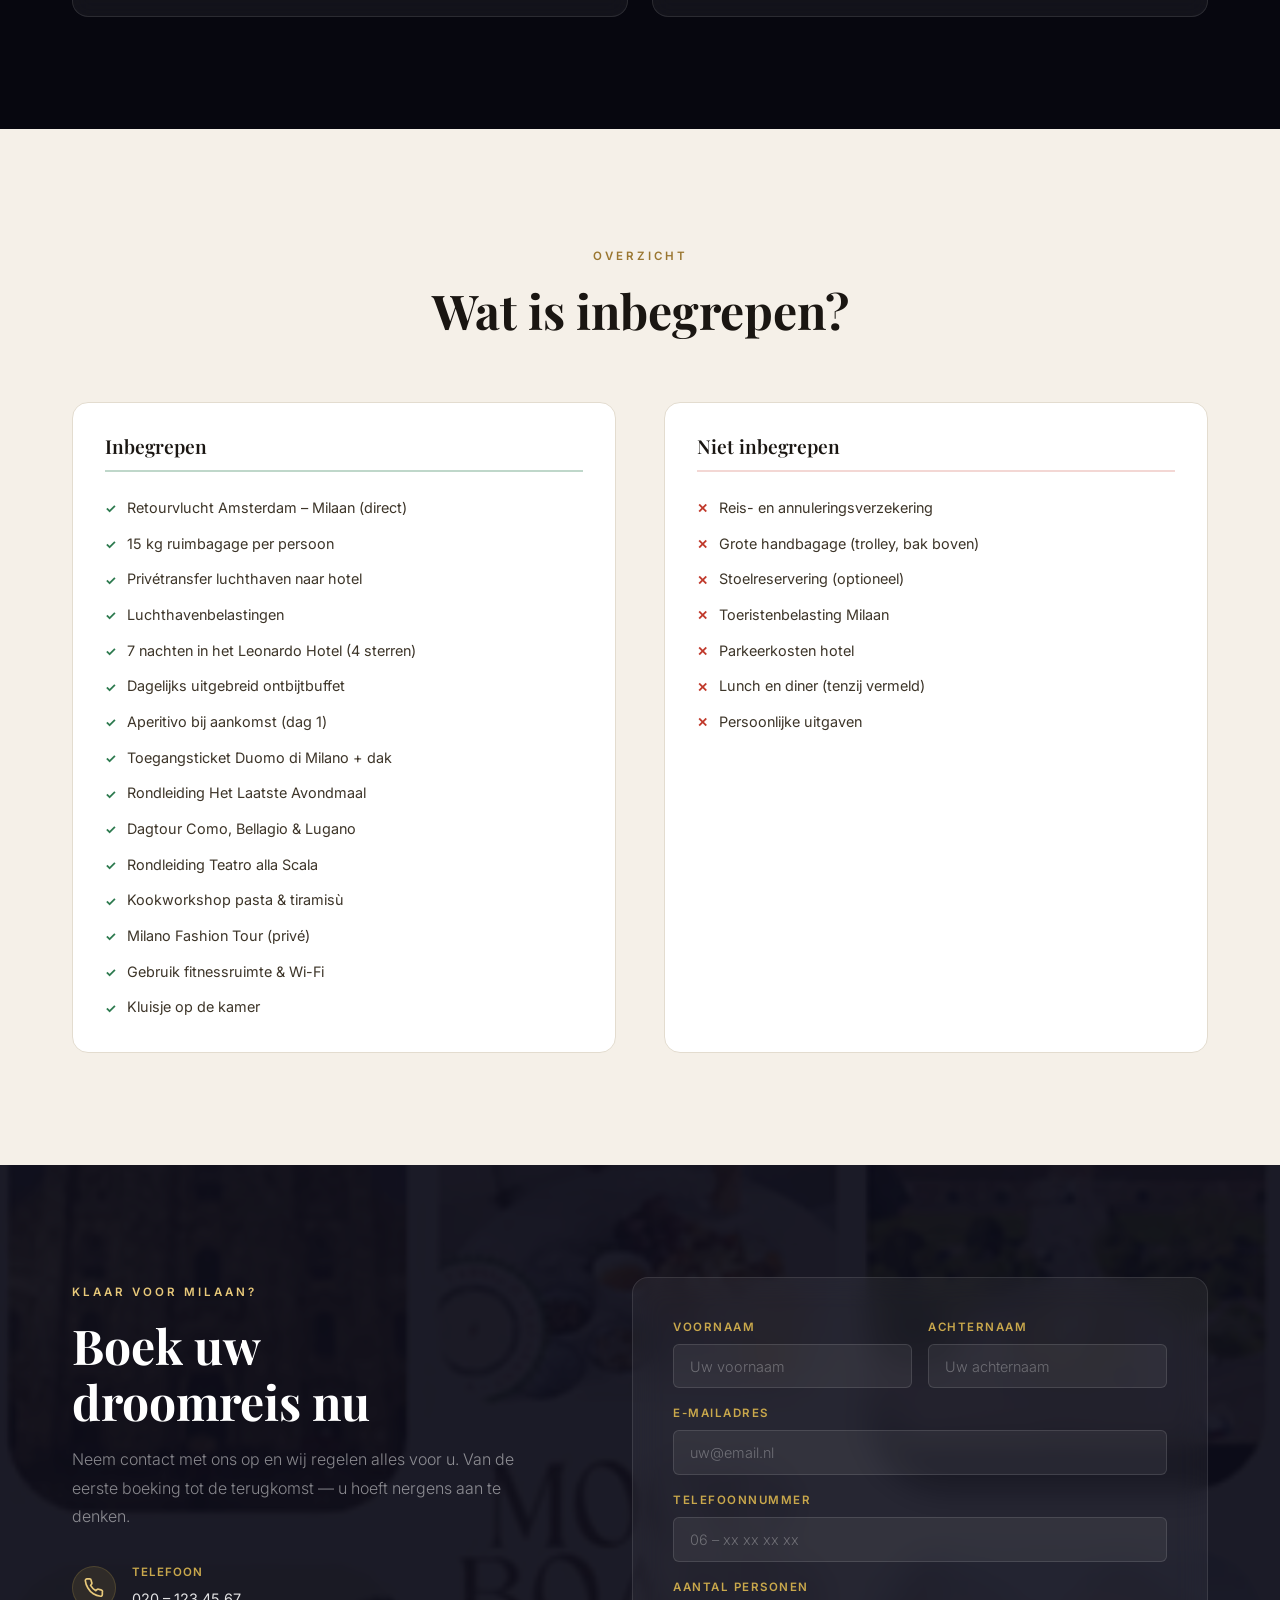
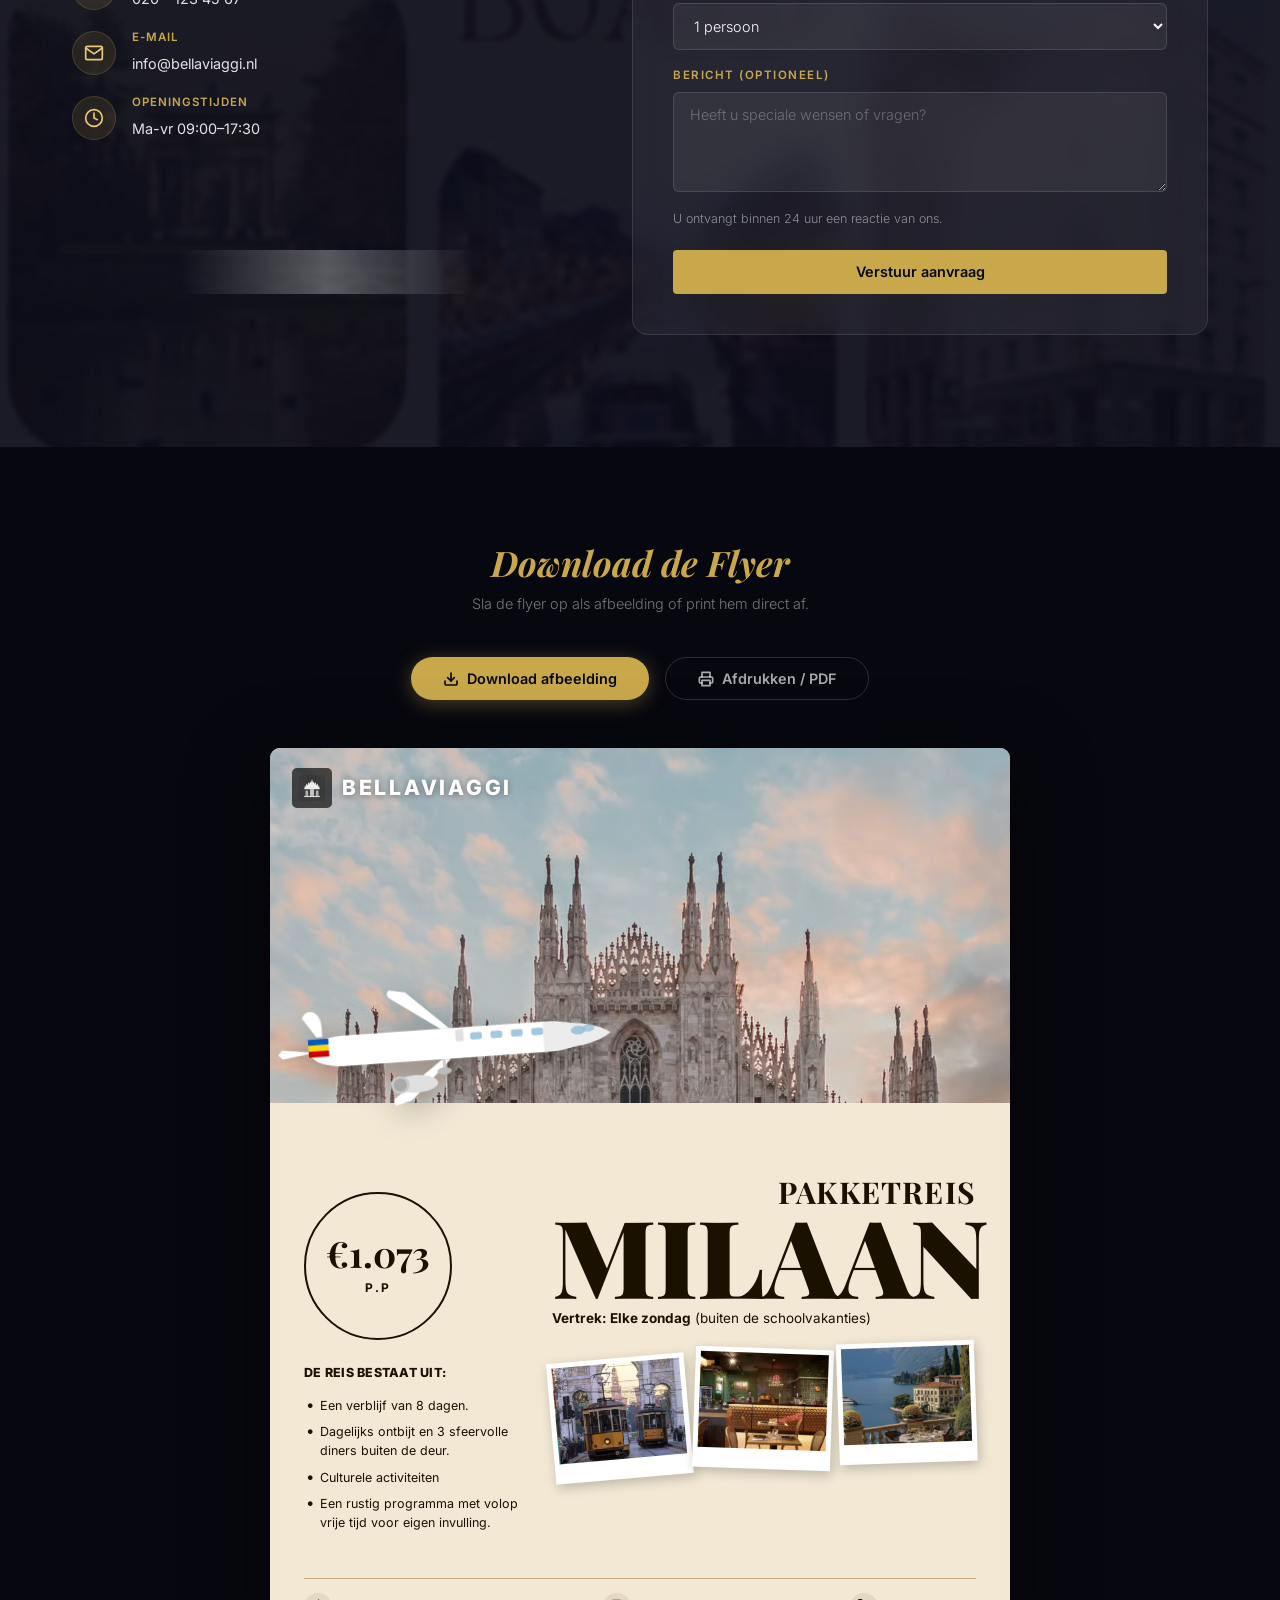
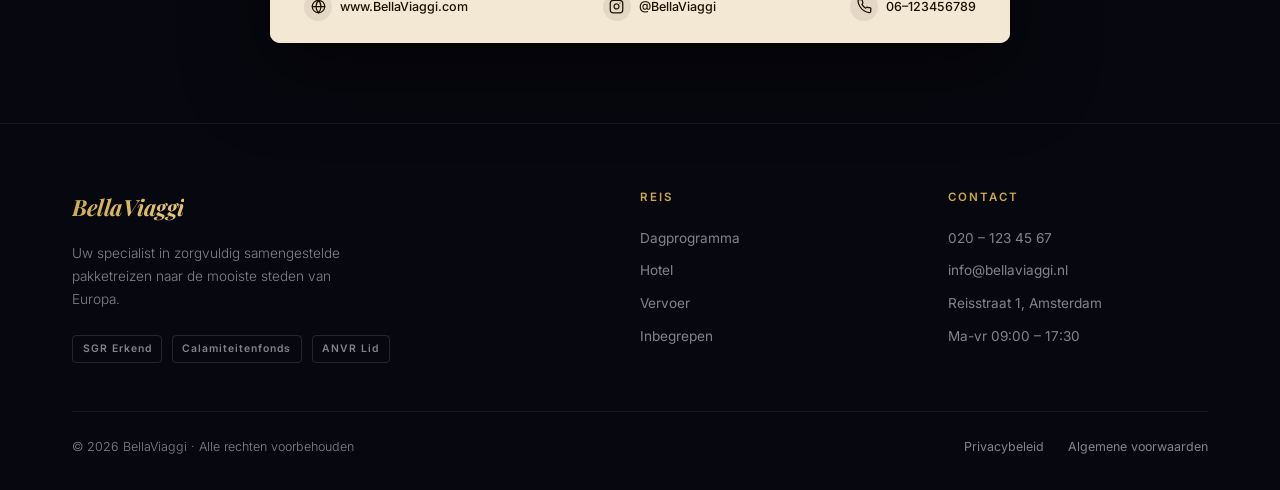
==== commit cc646d3e: "Fix: Download flyer knop toegevoegd in hero naast 'Bekijk programma' https://claude.ai/code/session_" ====
--- a/index.html
+++ b/index.html
@@ -74,6 +74,9 @@
       <div class="hero-cta">
         <a href="#boeken" class="btn-primary">Boek uw droomreis</a>
         <a href="#programma" class="btn-secondary">Bekijk programma</a>
+        <a href="#flyer-download" class="btn-secondary">
+          <svg width="14" height="14" viewBox="0 0 24 24" fill="none" stroke="currentColor" stroke-width="2.5" stroke-linecap="round" stroke-linejoin="round" style="vertical-align:-2px;margin-right:4px"><path d="M21 15v4a2 2 0 0 1-2 2H5a2 2 0 0 1-2-2v-4"/><polyline points="7 10 12 15 17 10"/><line x1="12" y1="15" x2="12" y2="3"/></svg>Download flyer
+        </a>
       </div>
     </div>
     <div class="hero-scroll">
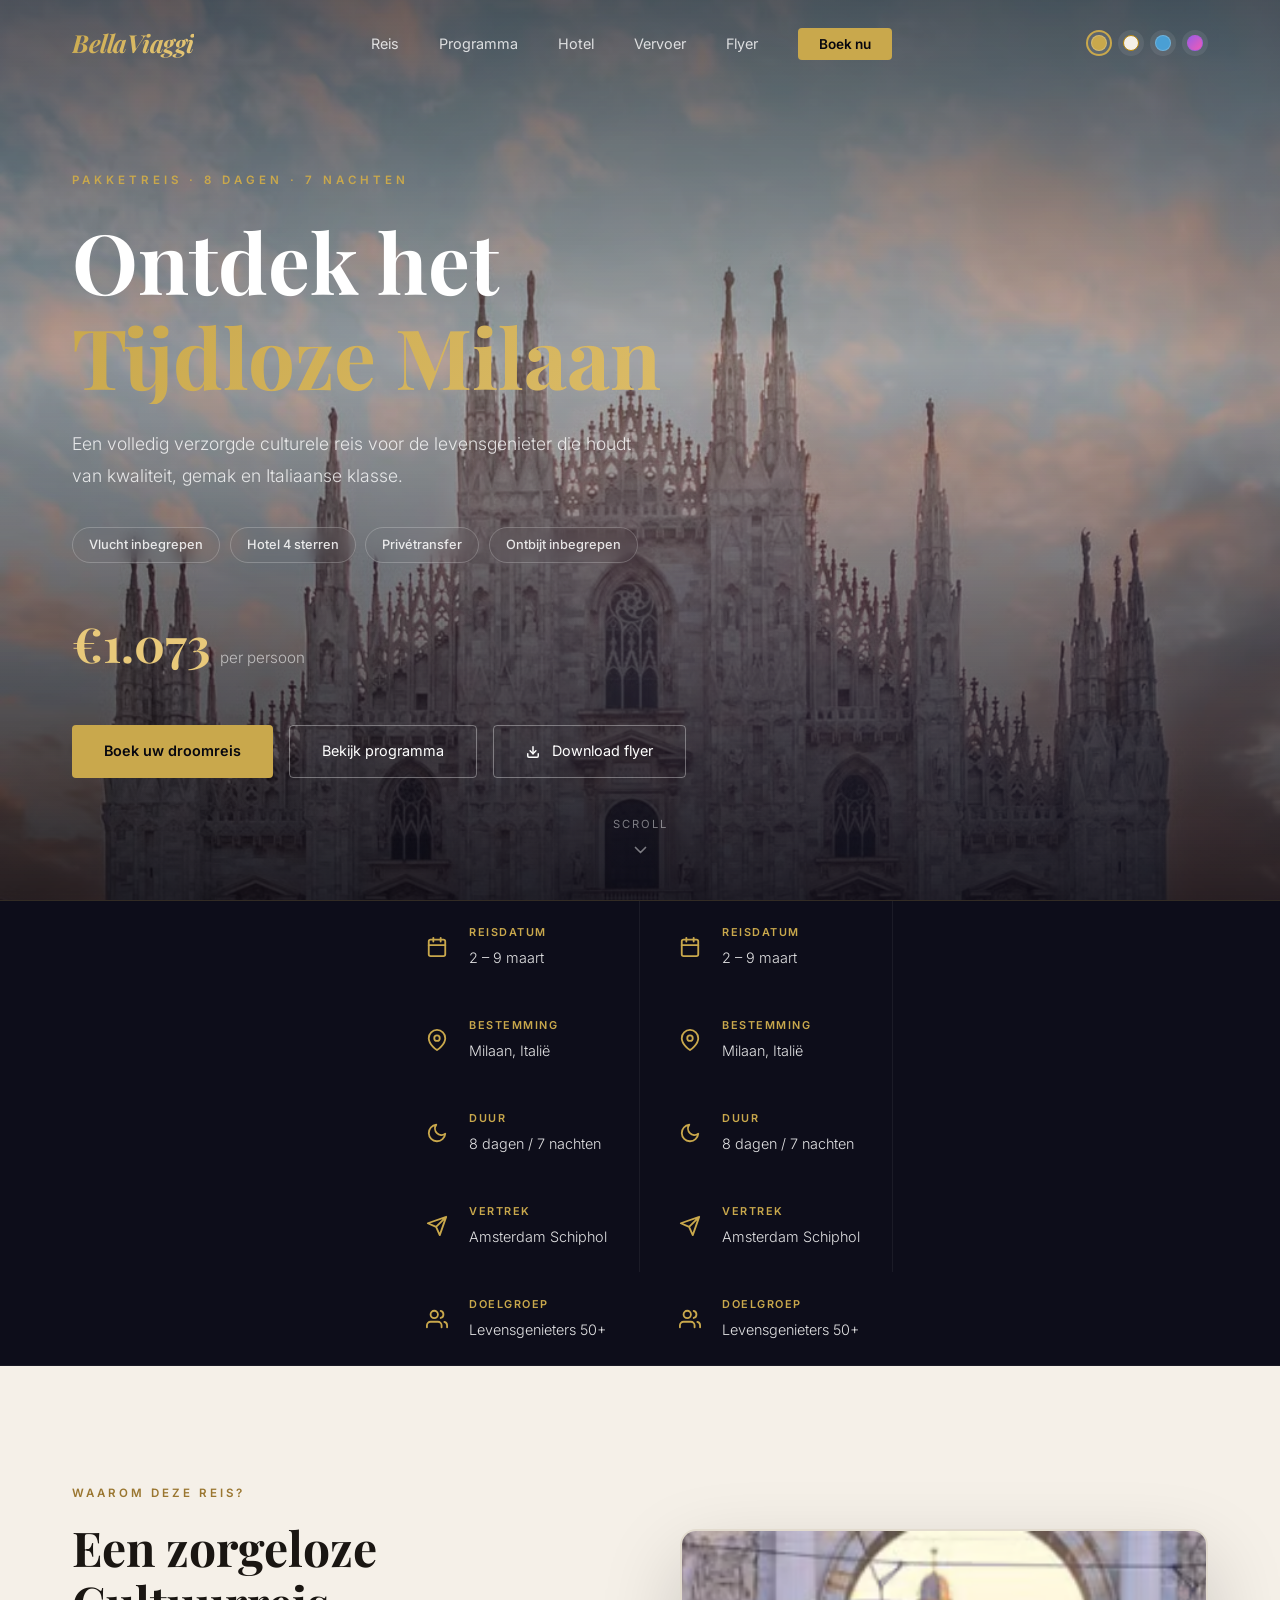
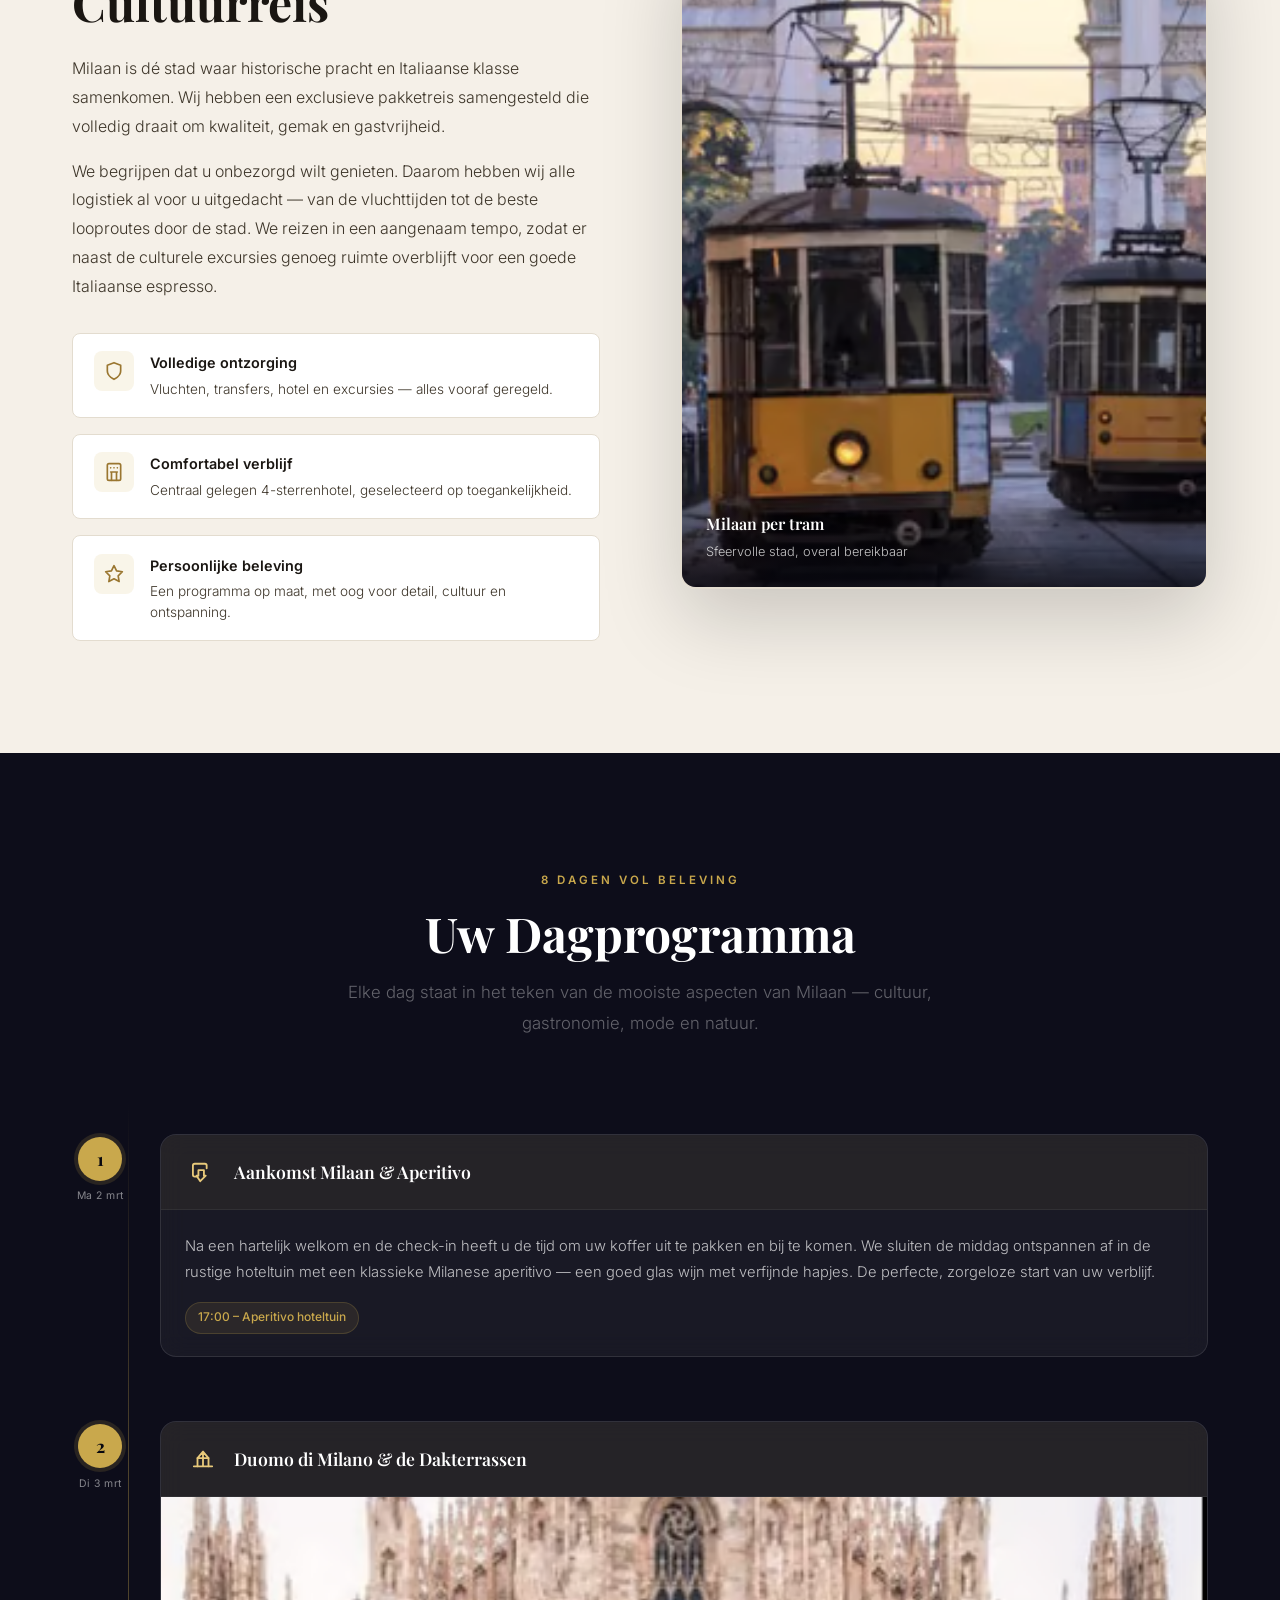
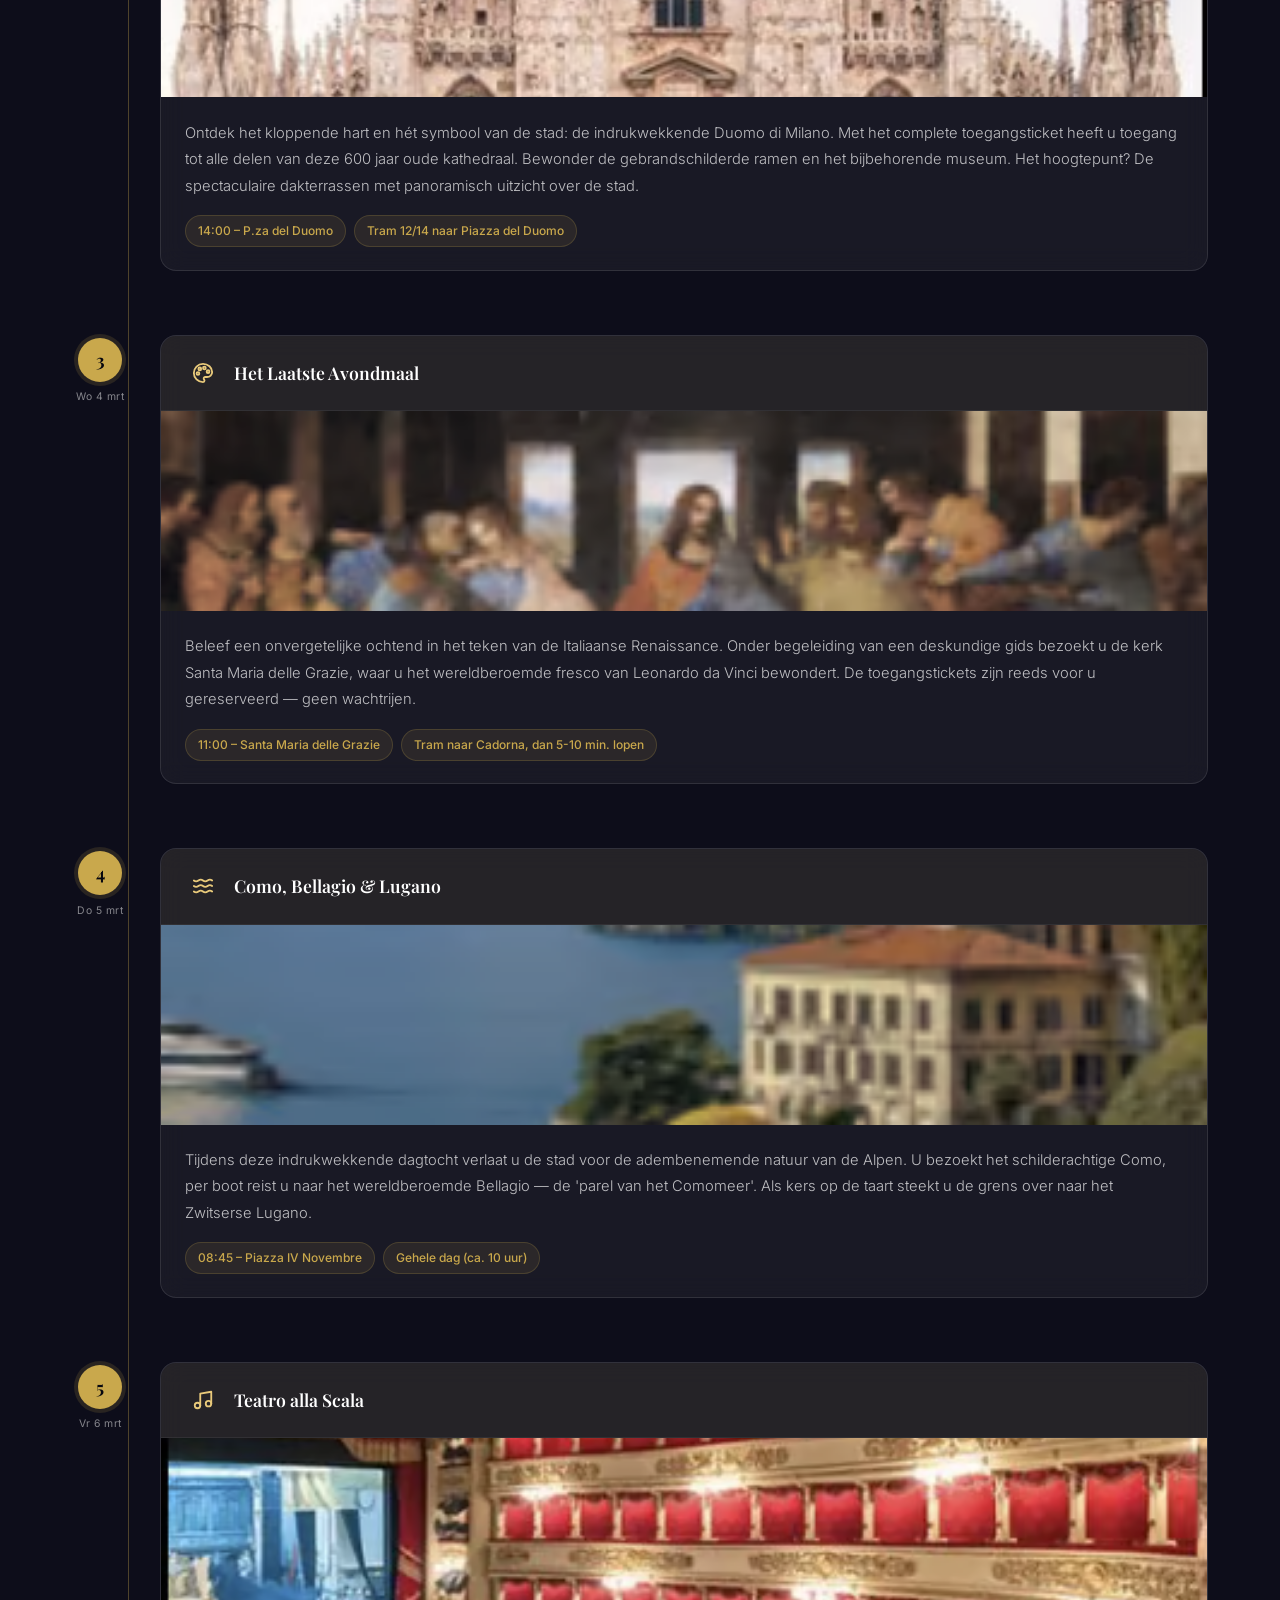
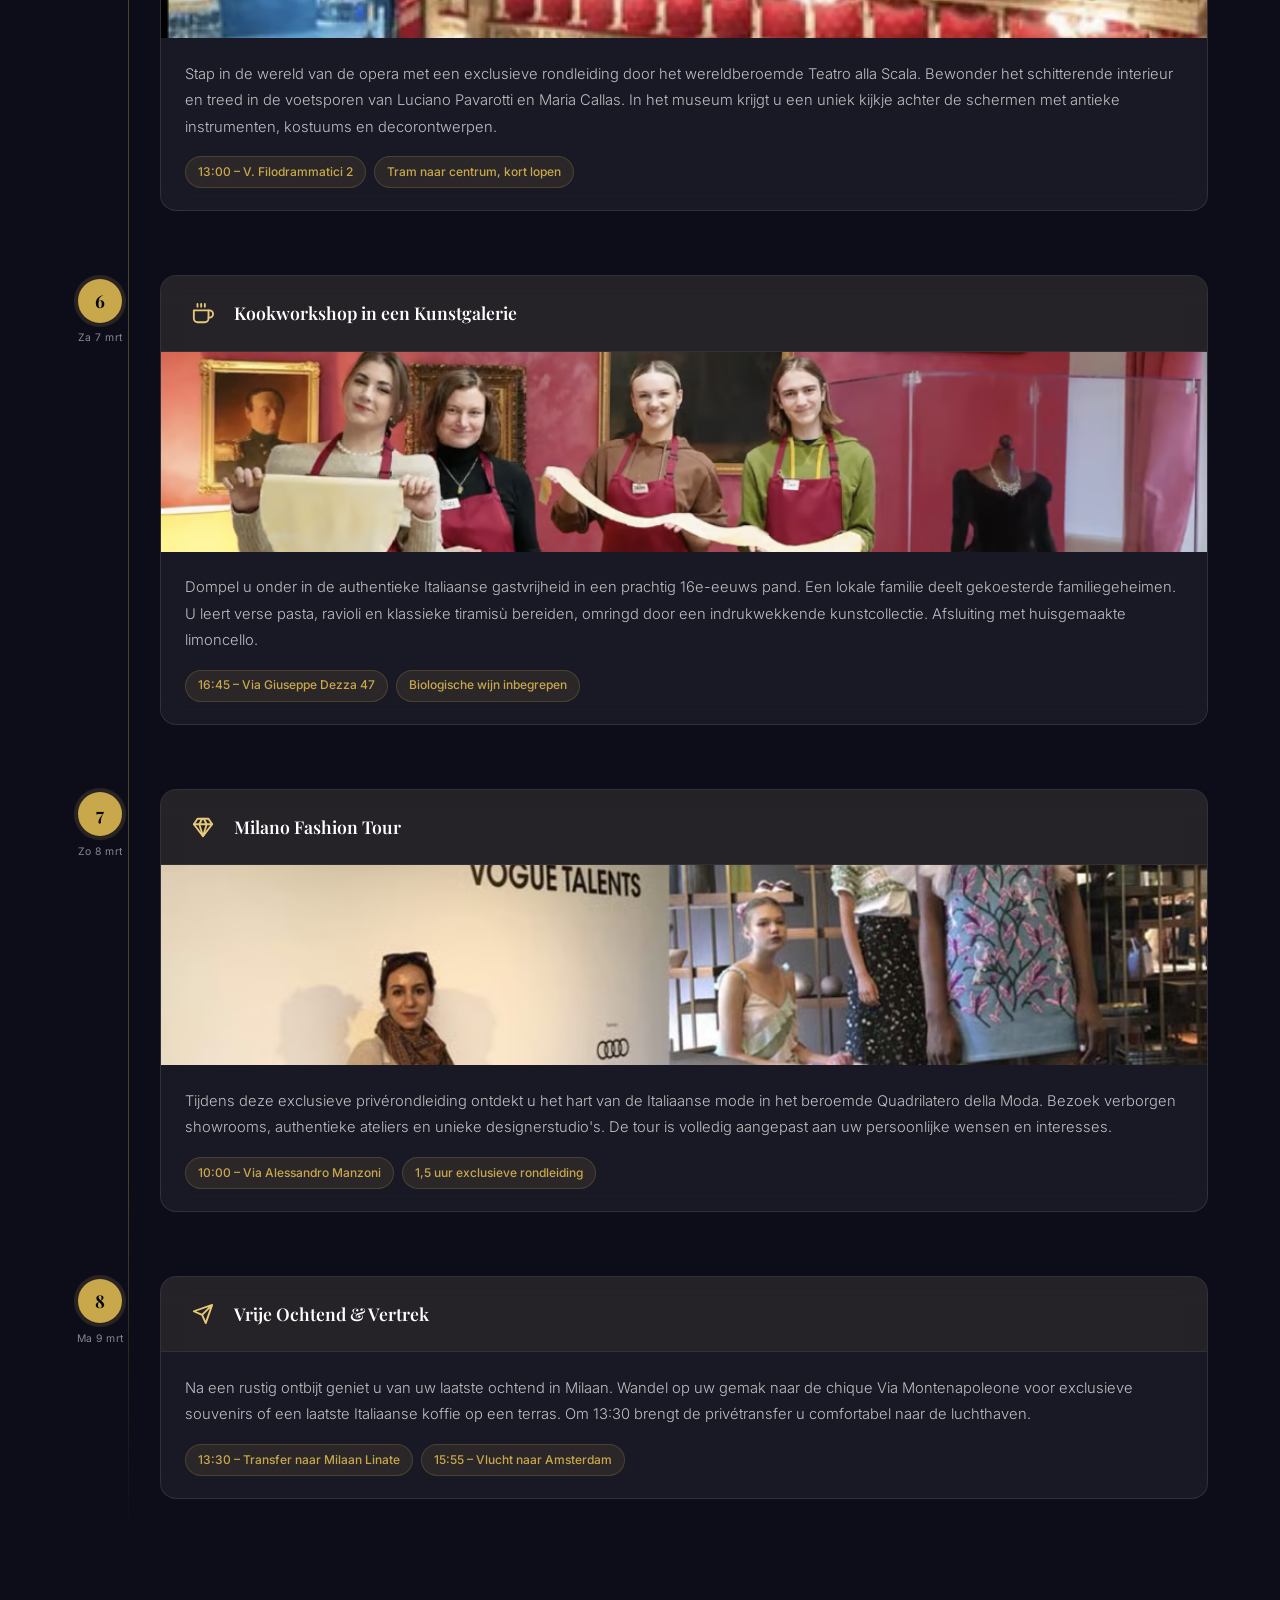
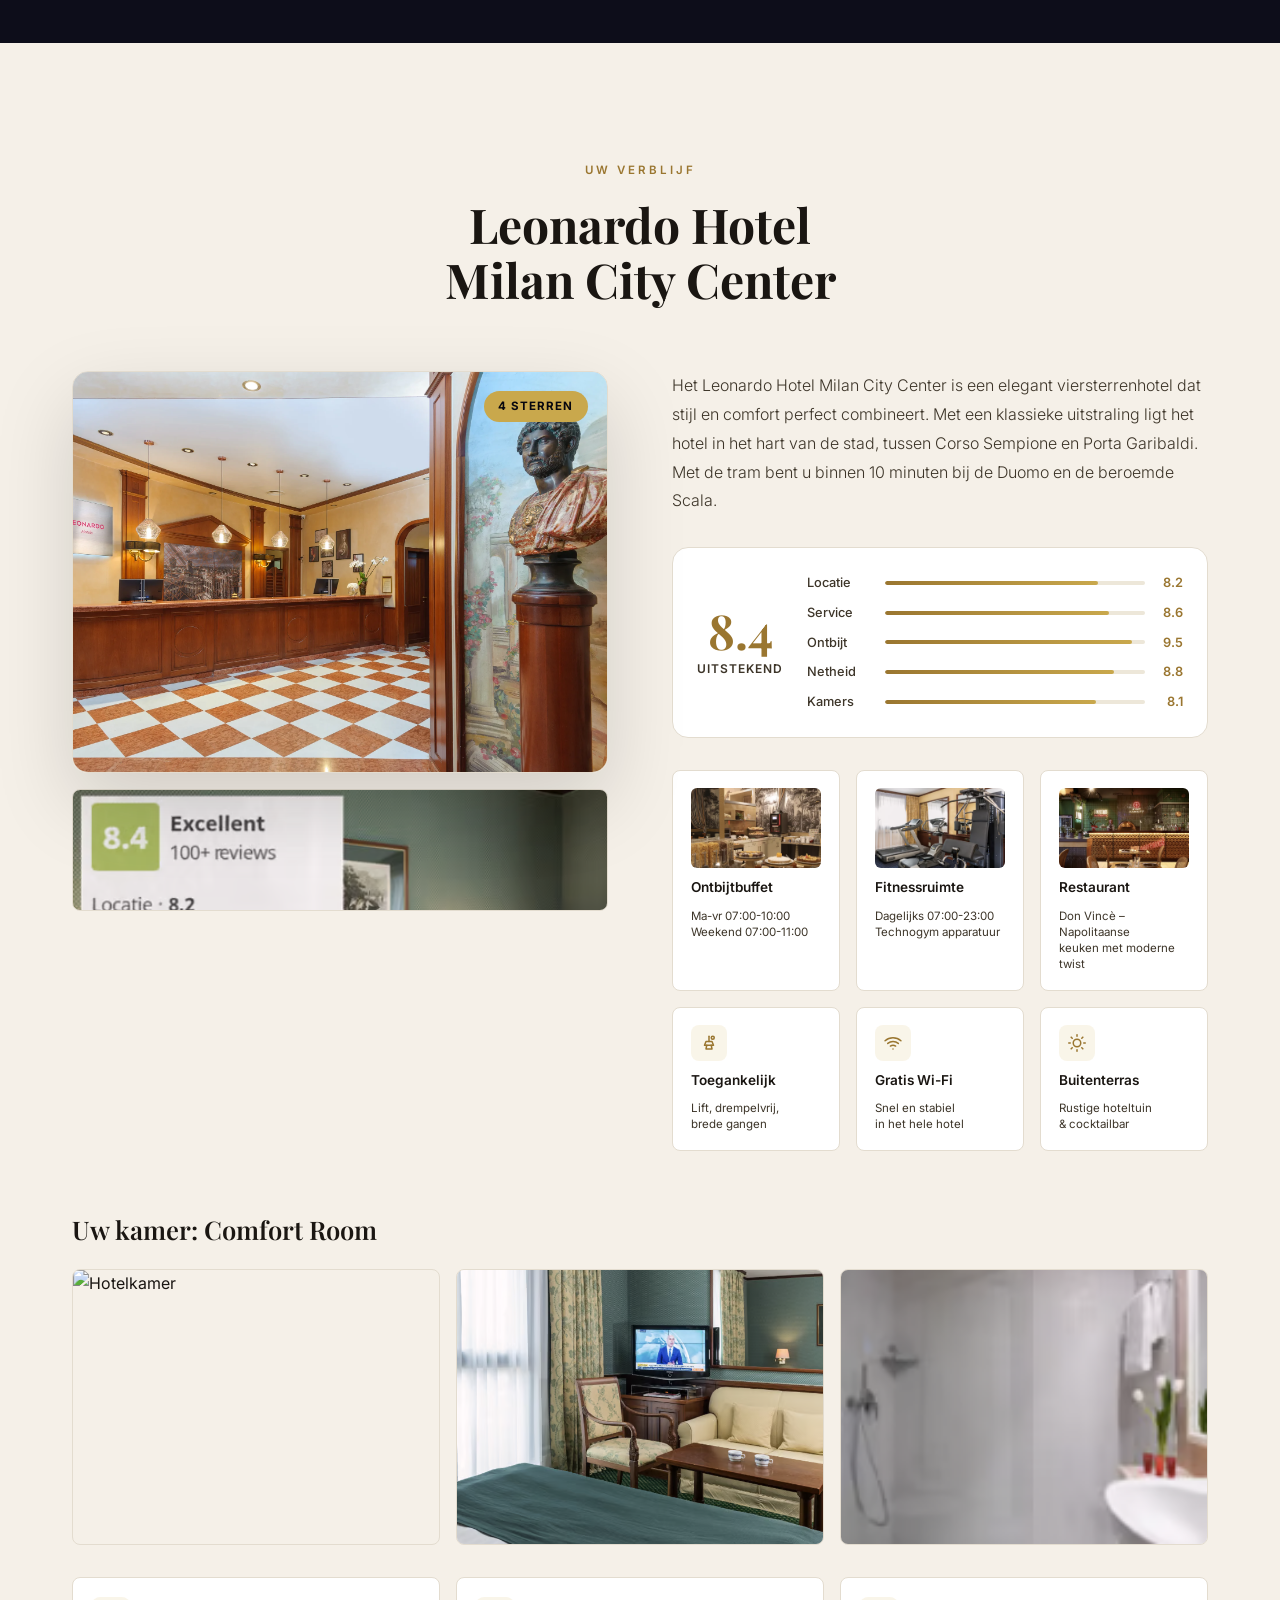
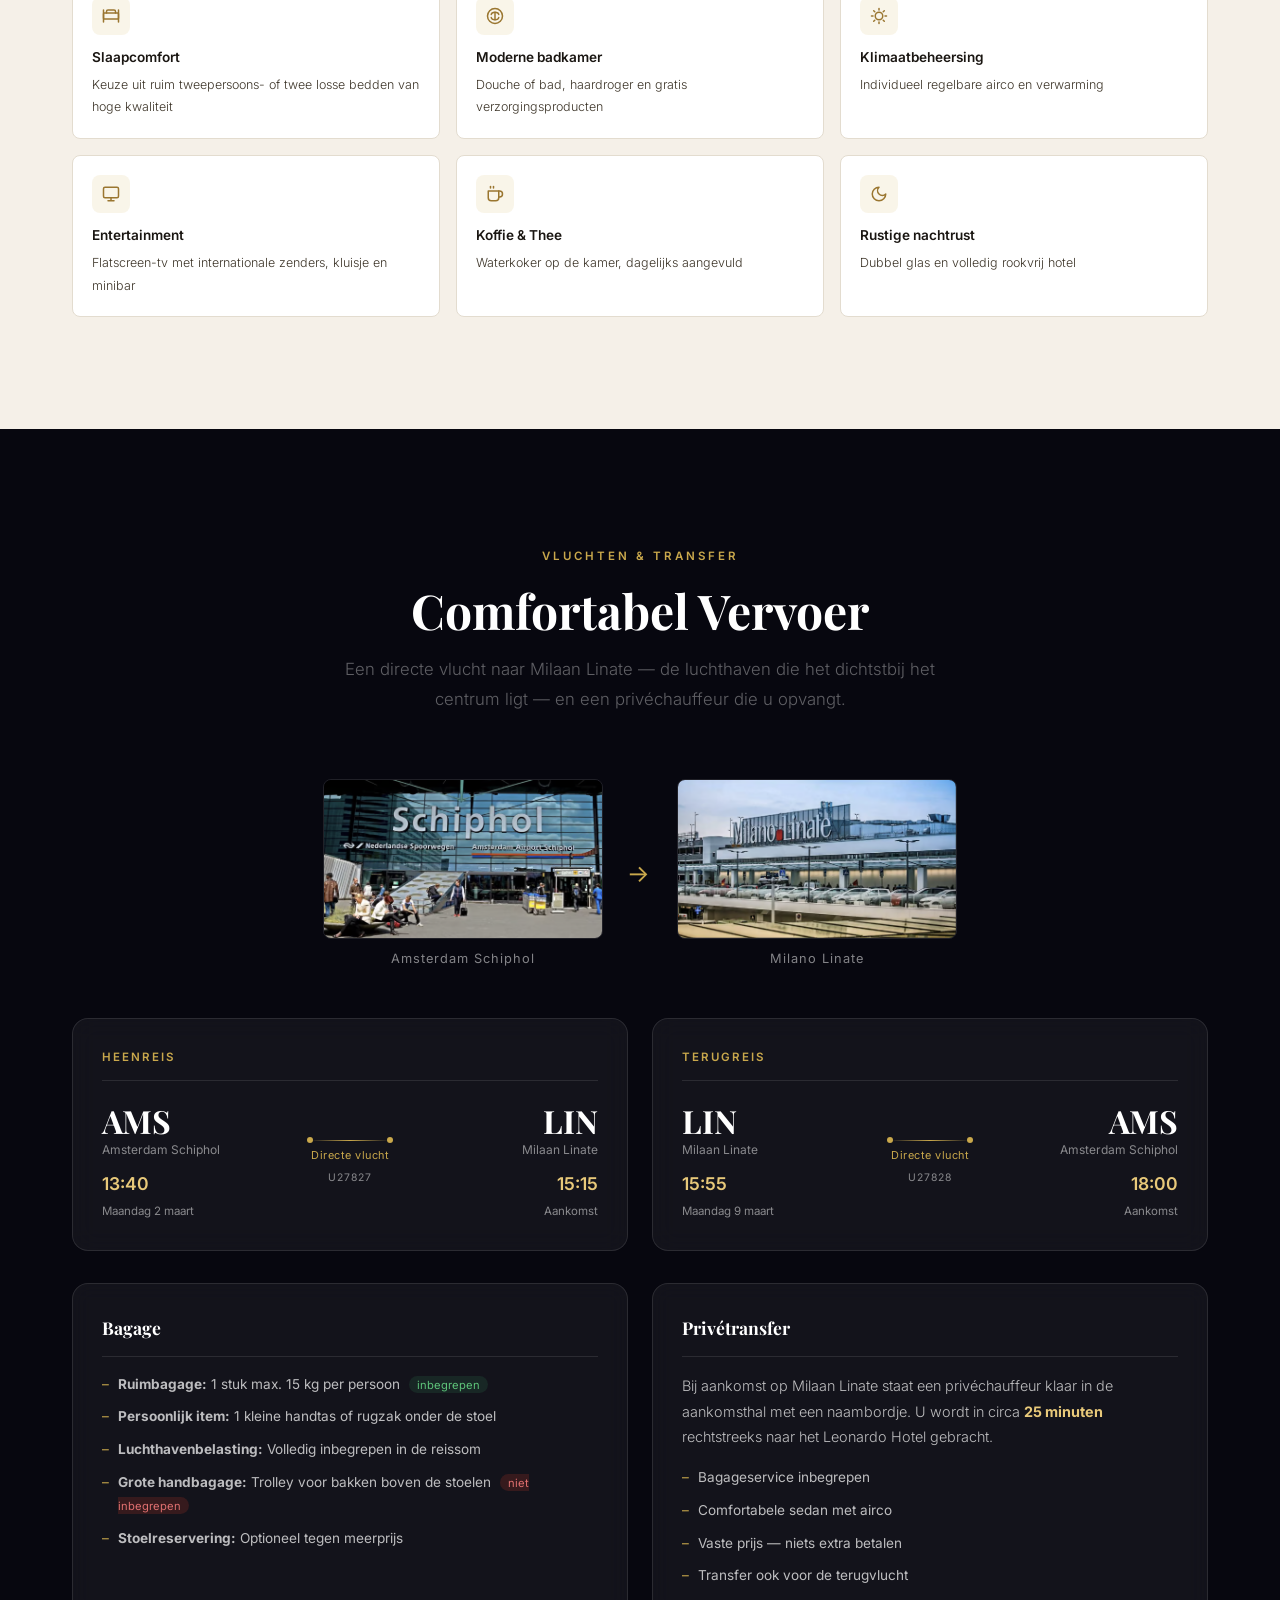
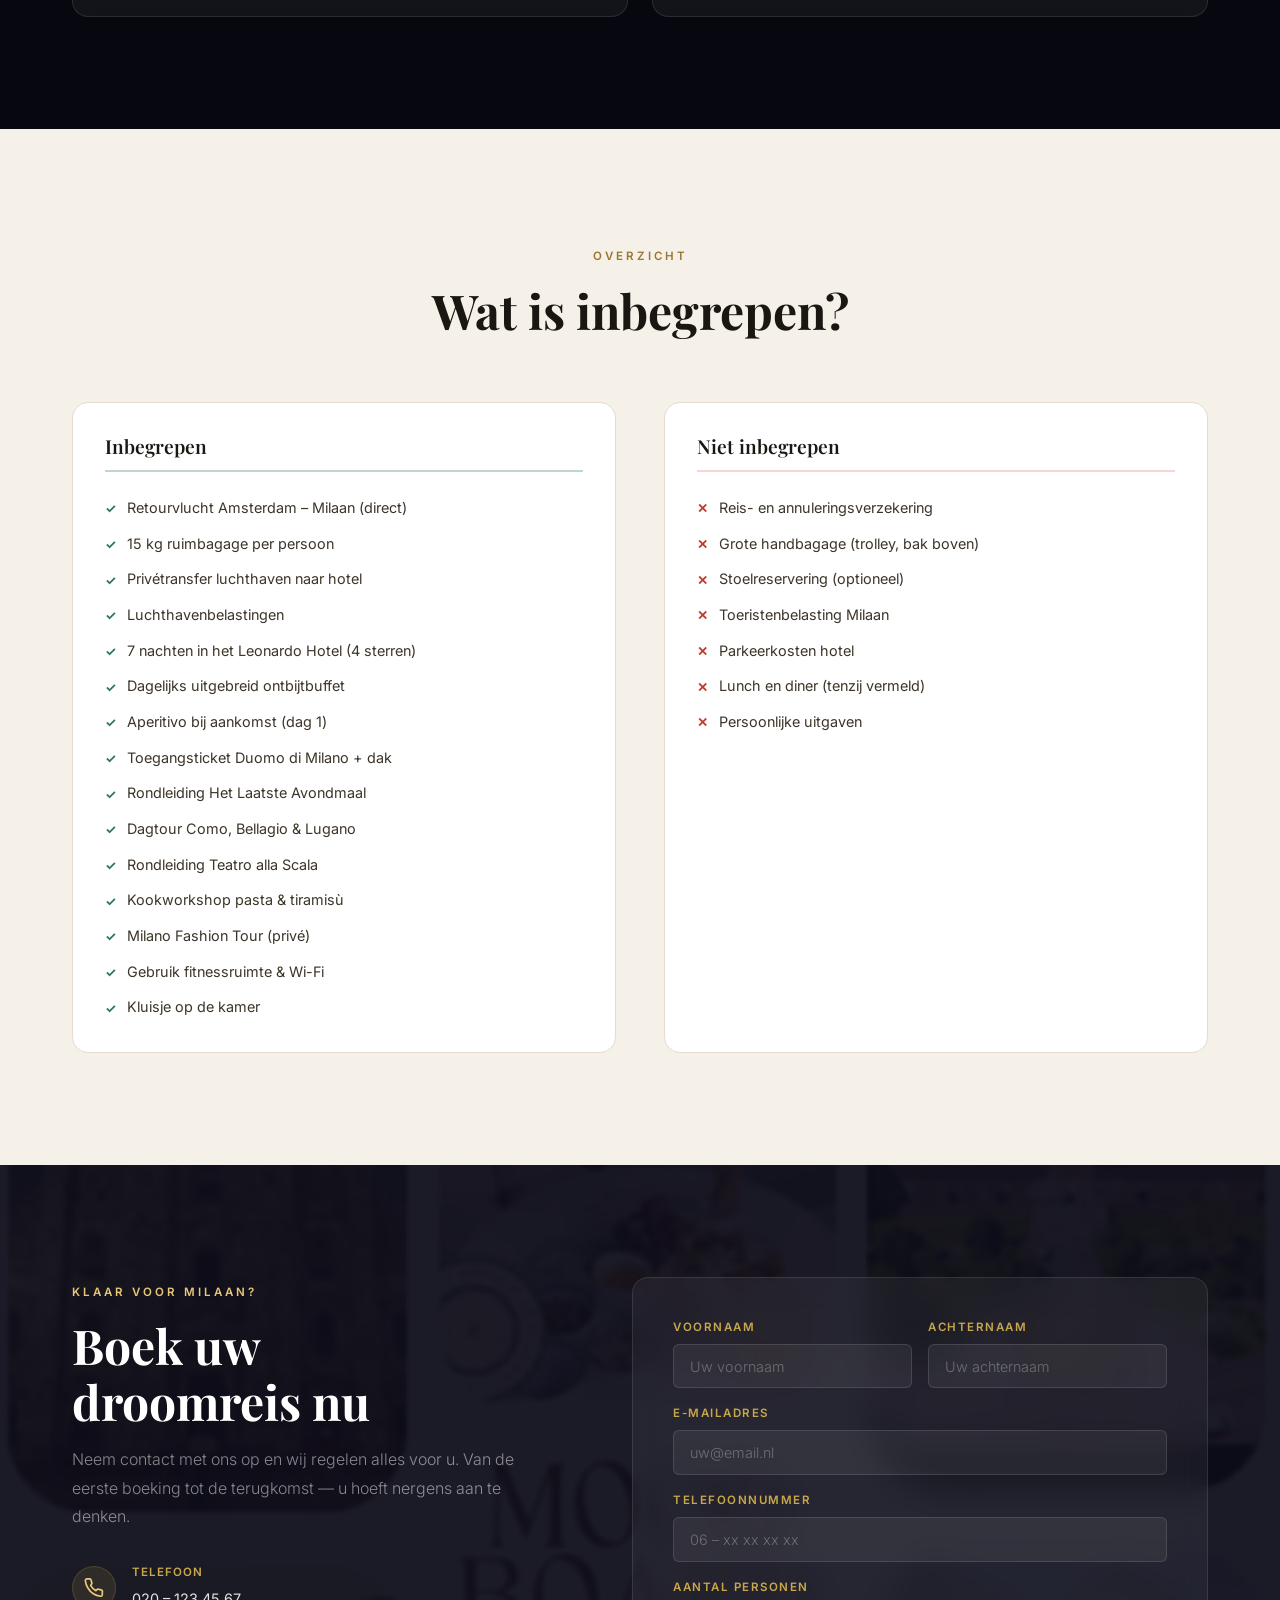
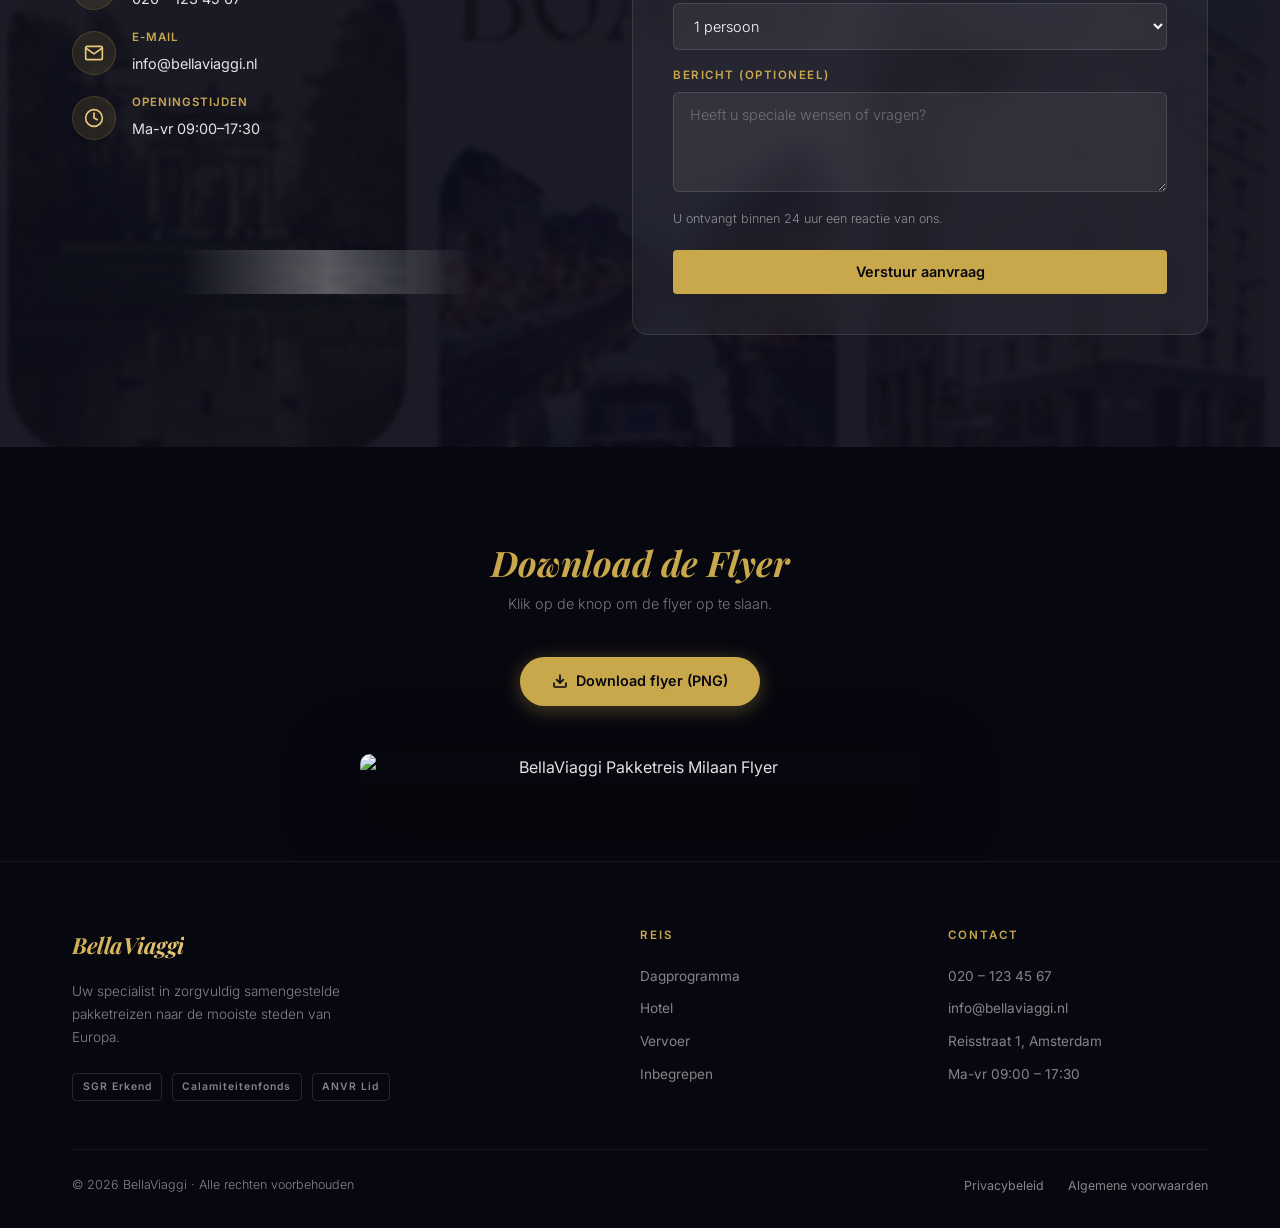
==== commit 0da67583: "Herstructureer: flyer sectie toont echte afbeelding + directe download - HTML-namaak van de flyer ve" ====
--- a/index.html
+++ b/index.html
@@ -8,15 +8,6 @@
   <link rel="preconnect" href="https://fonts.gstatic.com" crossorigin>
   <link href="https://fonts.googleapis.com/css2?family=Playfair+Display:ital,wght@0,400;0,600;0,700;0,900;1,400&family=Inter:wght@300;400;500;600&display=swap" rel="stylesheet">
   <link rel="stylesheet" href="style.css" />
-  <style>
-    @media print {
-      body > *:not(.flyer-section-wrapper) { display: none !important; }
-      .flyer-section-wrapper { padding: 0 !important; background: white !important; }
-      .flyer-section-header, .flyer-dl-btn-wrap { display: none !important; }
-      #flyer { width: 100% !important; box-shadow: none !important; border-radius: 0 !important; }
-      @page { size: A4 portrait; margin: 0; }
-    }
-  </style>
 </head>
 <body>
 
@@ -489,162 +480,17 @@
   <section class="flyer-section-wrapper" id="flyer-download">
     <div class="flyer-section-header">
       <h2>Download de Flyer</h2>
-      <p>Sla de flyer op als afbeelding of print hem direct af.</p>
-    </div>
-
+      <p>Klik op de knop om de flyer op te slaan.</p>
+    </div>
     <div class="flyer-dl-btn-wrap">
-      <button class="flyer-dl-btn flyer-dl-btn-primary" onclick="downloadFlyer()">
+      <a class="flyer-dl-btn flyer-dl-btn-primary" href="images/flyer-milaan.png" download="BellaViaggi-Milaan-Flyer.png">
         <svg width="16" height="16" viewBox="0 0 24 24" fill="none" stroke="currentColor" stroke-width="2.5" stroke-linecap="round" stroke-linejoin="round"><path d="M21 15v4a2 2 0 0 1-2 2H5a2 2 0 0 1-2-2v-4"/><polyline points="7 10 12 15 17 10"/><line x1="12" y1="15" x2="12" y2="3"/></svg>
-        <span class="flyer-dl-label">Download afbeelding</span>
-        <span class="flyer-dl-spinner"></span>
-      </button>
-      <button class="flyer-dl-btn flyer-dl-btn-secondary" onclick="printFlyer()">
-        <svg width="16" height="16" viewBox="0 0 24 24" fill="none" stroke="currentColor" stroke-width="2.5" stroke-linecap="round" stroke-linejoin="round"><polyline points="6 9 6 2 18 2 18 9"/><path d="M6 18H4a2 2 0 0 1-2-2v-5a2 2 0 0 1 2-2h16a2 2 0 0 1 2 2v5a2 2 0 0 1-2 2h-2"/><rect x="6" y="14" width="12" height="8"/></svg>
-        Afdrukken / PDF
-      </button>
-    </div>
-
-    <!-- THE FLYER -->
-    <div id="flyer">
-
-      <!-- TOP PHOTO -->
-      <div class="flyer-photo">
-        <img class="flyer-photo-img" src="images/odt_image1.png" alt="Duomo di Milano" />
-        <div class="flyer-logo-bar">
-          <div class="flyer-logo-icon">
-            <!-- Duomo icon -->
-            <svg viewBox="0 0 40 40" fill="none" xmlns="http://www.w3.org/2000/svg">
-              <rect width="40" height="40" rx="4" fill="rgba(0,0,0,0.1)"/>
-              <!-- Cathedral silhouette -->
-              <path d="M20 6 L21.5 12 L23 10 L24 14 L25.5 11 L27 16 L28.5 13 L30 18 L31 17 L32 22 H8 L9 17 L10 18 L11.5 13 L13 16 L14.5 11 L16 14 L17 10 L18.5 12 Z" fill="white" opacity="0.9"/>
-              <rect x="17" y="22" width="6" height="10" fill="white" opacity="0.7"/>
-              <rect x="10" y="24" width="4" height="8" fill="white" opacity="0.6"/>
-              <rect x="26" y="24" width="4" height="8" fill="white" opacity="0.6"/>
-              <rect x="8" y="32" width="24" height="2" fill="white" opacity="0.8"/>
-            </svg>
-          </div>
-          <span class="flyer-logo-text">BELLAVIAGGI</span>
-        </div>
-      </div>
-
-      <!-- TORN EDGE + AIRPLANE -->
-      <div class="flyer-torn-wrap">
-        <svg class="flyer-torn-svg" viewBox="0 0 740 68" preserveAspectRatio="none" xmlns="http://www.w3.org/2000/svg">
-          <path d="M0,0 L0,52 Q12,38 25,50 Q38,62 52,44 Q66,28 80,48 Q94,64 108,42 Q122,22 136,46 Q150,64 164,38 Q178,16 192,44 Q206,62 220,36 Q234,14 248,44 Q262,62 276,38 Q290,16 304,46 Q318,64 332,40 Q346,20 360,48 Q374,64 388,36 Q402,14 416,44 Q430,62 444,36 Q458,14 472,46 Q486,64 500,38 Q514,16 528,48 Q542,66 556,40 Q570,18 584,48 Q598,66 612,38 Q626,14 640,46 Q654,64 668,38 Q682,16 696,46 Q710,66 724,42 Q734,28 740,50 L740,68 L0,68 Z" fill="#F2E8D4"/>
-        </svg>
-        <!-- AIRPLANE SVG -->
-        <div class="flyer-plane">
-          <svg viewBox="0 0 520 168" xmlns="http://www.w3.org/2000/svg">
-            <!-- Fuselage -->
-            <path d="M78,78 C84,64 102,58 124,57 L400,57 C432,57 455,64 472,78 C455,92 432,99 400,99 L124,99 C102,98 84,92 78,78 Z" fill="white"/>
-            <!-- Nose cone -->
-            <path d="M400,57 L452,63 Q480,68 492,78 Q480,88 452,93 L400,99 Z" fill="#ececec"/>
-            <!-- Cockpit windows -->
-            <ellipse cx="448" cy="72" rx="10" ry="6" fill="#8bbbd4" opacity="0.8"/>
-            <ellipse cx="462" cy="70" rx="8" ry="5" fill="#8bbbd4" opacity="0.7"/>
-            <!-- Vertical tail fin -->
-            <path d="M98,57 L90,57 L72,30 Q78,18 90,24 Q98,30 98,44 Z" fill="white"/>
-            <!-- Horizontal stabilizer left -->
-            <path d="M86,78 L42,72 L36,78 L42,84 L86,78 Z" fill="white"/>
-            <!-- Main wings (lower) -->
-            <path d="M272,99 L215,152 L193,158 Q188,154 192,148 L260,99 Z" fill="white"/>
-            <!-- Main wings (upper - slight view) -->
-            <path d="M272,57 L215,4 L193,0 Q188,4 192,10 L260,57 Z" fill="white"/>
-            <!-- Engine under lower wing -->
-            <ellipse cx="222" cy="130" rx="30" ry="12" fill="#e0e0e0"/>
-            <ellipse cx="200" cy="130" rx="13" ry="12" fill="#c8c8c8"/>
-            <!-- Intake circle engine -->
-            <circle cx="200" cy="130" r="9" fill="#aaa"/>
-            <!-- Passenger windows row -->
-            <rect x="300" y="65" width="16" height="10" rx="3" fill="#92bdd8" opacity="0.85"/>
-            <rect x="328" y="65" width="16" height="10" rx="3" fill="#92bdd8" opacity="0.85"/>
-            <rect x="356" y="65" width="16" height="10" rx="3" fill="#92bdd8" opacity="0.85"/>
-            <rect x="384" y="65" width="16" height="10" rx="3" fill="#92bdd8" opacity="0.85"/>
-            <!-- Front service door -->
-            <rect x="280" y="60" width="11" height="16" rx="1.5" fill="#e0e0e0"/>
-            <!-- Tail livery stripes (blue/yellow/red) -->
-            <rect x="78" y="60" width="28" height="8" rx="1" fill="#005bbf"/>
-            <rect x="78" y="68" width="28" height="8" rx="1" fill="#ffd700"/>
-            <rect x="78" y="76" width="28" height="8" rx="1" fill="#cc0000"/>
-            <!-- Landing gear (partially visible) -->
-            <rect x="260" y="99" width="4" height="14" fill="#ccc"/>
-            <ellipse cx="262" cy="115" rx="10" ry="5" fill="#bbb"/>
-          </svg>
-        </div>
-      </div>
-
-      <!-- CREAM BODY -->
-      <div class="flyer-body">
-        <div class="flyer-cols">
-
-          <!-- LEFT COLUMN -->
-          <div class="flyer-col-left">
-            <div class="flyer-price-circle">
-              <div class="flyer-price-amount">€1.073</div>
-              <div class="flyer-price-pp">P.P</div>
-            </div>
-            <div class="flyer-bullets">
-              <h4>DE REIS BESTAAT UIT:</h4>
-              <ul>
-                <li>Een verblijf van 8 dagen.</li>
-                <li>Dagelijks ontbijt en 3 sfeervolle diners buiten de deur.</li>
-                <li>Culturele activiteiten</li>
-                <li>Een rustig programma met volop vrije tijd voor eigen invulling.</li>
-              </ul>
-            </div>
-          </div>
-
-          <!-- RIGHT COLUMN -->
-          <div class="flyer-col-right">
-            <div class="flyer-title-block">
-              <div class="flyer-title-pre">PAKKETREIS</div>
-              <div class="flyer-title-main">MILAAN</div>
-            </div>
-            <div class="flyer-departure">
-              <strong>Vertrek: Elke zondag</strong> (buiten de schoolvakanties)
-            </div>
-            <div class="flyer-polaroids">
-              <div class="flyer-polaroid">
-                <img src="images/odt_image12.png" alt="Milaanse tram" />
-              </div>
-              <div class="flyer-polaroid">
-                <img src="images/odt_image4.png" alt="Restaurant" />
-              </div>
-              <div class="flyer-polaroid">
-                <img src="images/odt_image15.png" alt="Comomeer Bellagio" />
-              </div>
-            </div>
-          </div>
-
-        </div>
-      </div>
-
-      <!-- FOOTER BAR -->
-      <div class="flyer-footer-bar">
-        <div class="flyer-footer-divider"></div>
-        <div class="flyer-footer-items">
-          <div class="flyer-footer-item">
-            <div class="flyer-footer-icon">
-              <svg viewBox="0 0 24 24" fill="none" stroke="#1a1100" stroke-width="2" stroke-linecap="round" stroke-linejoin="round"><circle cx="12" cy="12" r="10"/><line x1="2" y1="12" x2="22" y2="12"/><path d="M12 2a15.3 15.3 0 0 1 4 10 15.3 15.3 0 0 1-4 10 15.3 15.3 0 0 1-4-10 15.3 15.3 0 0 1 4-10z"/></svg>
-            </div>
-            <span>www.BellaViaggi.com</span>
-          </div>
-          <div class="flyer-footer-item">
-            <div class="flyer-footer-icon">
-              <svg viewBox="0 0 24 24" fill="none" stroke="#1a1100" stroke-width="2" stroke-linecap="round" stroke-linejoin="round"><rect x="2" y="2" width="20" height="20" rx="5" ry="5"/><path d="M16 11.37A4 4 0 1 1 12.63 8 4 4 0 0 1 16 11.37z"/><line x1="17.5" y1="6.5" x2="17.51" y2="6.5"/></svg>
-            </div>
-            <span>@BellaViaggi</span>
-          </div>
-          <div class="flyer-footer-item">
-            <div class="flyer-footer-icon">
-              <svg viewBox="0 0 24 24" fill="none" stroke="#1a1100" stroke-width="2" stroke-linecap="round" stroke-linejoin="round"><path d="M22 16.92v3a2 2 0 0 1-2.18 2 19.79 19.79 0 0 1-8.63-3.07A19.5 19.5 0 0 1 4.69 12a19.79 19.79 0 0 1-3.07-8.67A2 2 0 0 1 3.6 1.11h3a2 2 0 0 1 2 1.72c.127.96.361 1.903.7 2.81a2 2 0 0 1-.45 2.11L7.91 8.69a16 16 0 0 0 6 6l.95-.95a2 2 0 0 1 2.11-.45c.907.339 1.85.573 2.81.7A2 2 0 0 1 22 16.92z"/></svg>
-            </div>
-            <span>06–123456789</span>
-          </div>
-        </div>
-      </div>
-
-    </div><!-- /#flyer -->
+        Download flyer (PNG)
+      </a>
+    </div>
+    <div class="flyer-preview-wrap">
+      <img src="images/flyer-milaan.png" alt="BellaViaggi Pakketreis Milaan Flyer" class="flyer-preview-img" />
+    </div>
   </section>
 
   <!-- FOOTER -->
@@ -687,45 +533,6 @@
   </footer>
 
   <script src="script.js"></script>
-  <!-- html2canvas for flyer download -->
-  <script src="https://cdnjs.cloudflare.com/ajax/libs/html2canvas/1.4.1/html2canvas.min.js"></script>
-  <script>
-  function downloadFlyer() {
-    var btn = document.querySelector('.flyer-dl-btn-primary');
-    var label = btn.querySelector('.flyer-dl-label');
-    var spinner = btn.querySelector('.flyer-dl-spinner');
-    btn.disabled = true;
-    label.textContent = 'Bezig…';
-    spinner.style.display = 'inline-block';
-
-    var flyer = document.getElementById('flyer');
-    html2canvas(flyer, {
-      scale: 2,
-      useCORS: true,
-      allowTaint: true,
-      backgroundColor: '#F2E8D4',
-      logging: false,
-      imageTimeout: 0
-    }).then(function(canvas) {
-      var link = document.createElement('a');
-      link.download = 'BellaViaggi-Milaan-Flyer.png';
-      link.href = canvas.toDataURL('image/png');
-      link.click();
-    }).catch(function(err) {
-      alert('Download mislukt. Gebruik "Afdrukken / PDF" als alternatief.');
-      console.error(err);
-    }).finally(function() {
-      btn.disabled = false;
-      label.textContent = 'Download afbeelding';
-      spinner.style.display = 'none';
-    });
-  }
-
-  function printFlyer() {
-    window.print();
-  }
-  </script>
-
   <script>
   (function() {
     try {
--- a/style.css
+++ b/style.css
@@ -2335,3 +2335,17 @@
   .flyer-price-amount { font-size: 28px; }
   .flyer-photo { height: 260px; }
 }
+
+/* ── Flyer preview image ──────────────────────── */
+.flyer-preview-wrap {
+  max-width: 560px;
+  margin: 0 auto;
+  border-radius: 10px;
+  overflow: hidden;
+  box-shadow: 0 24px 80px rgba(0,0,0,0.55);
+}
+.flyer-preview-img {
+  width: 100%;
+  height: auto;
+  display: block;
+}
